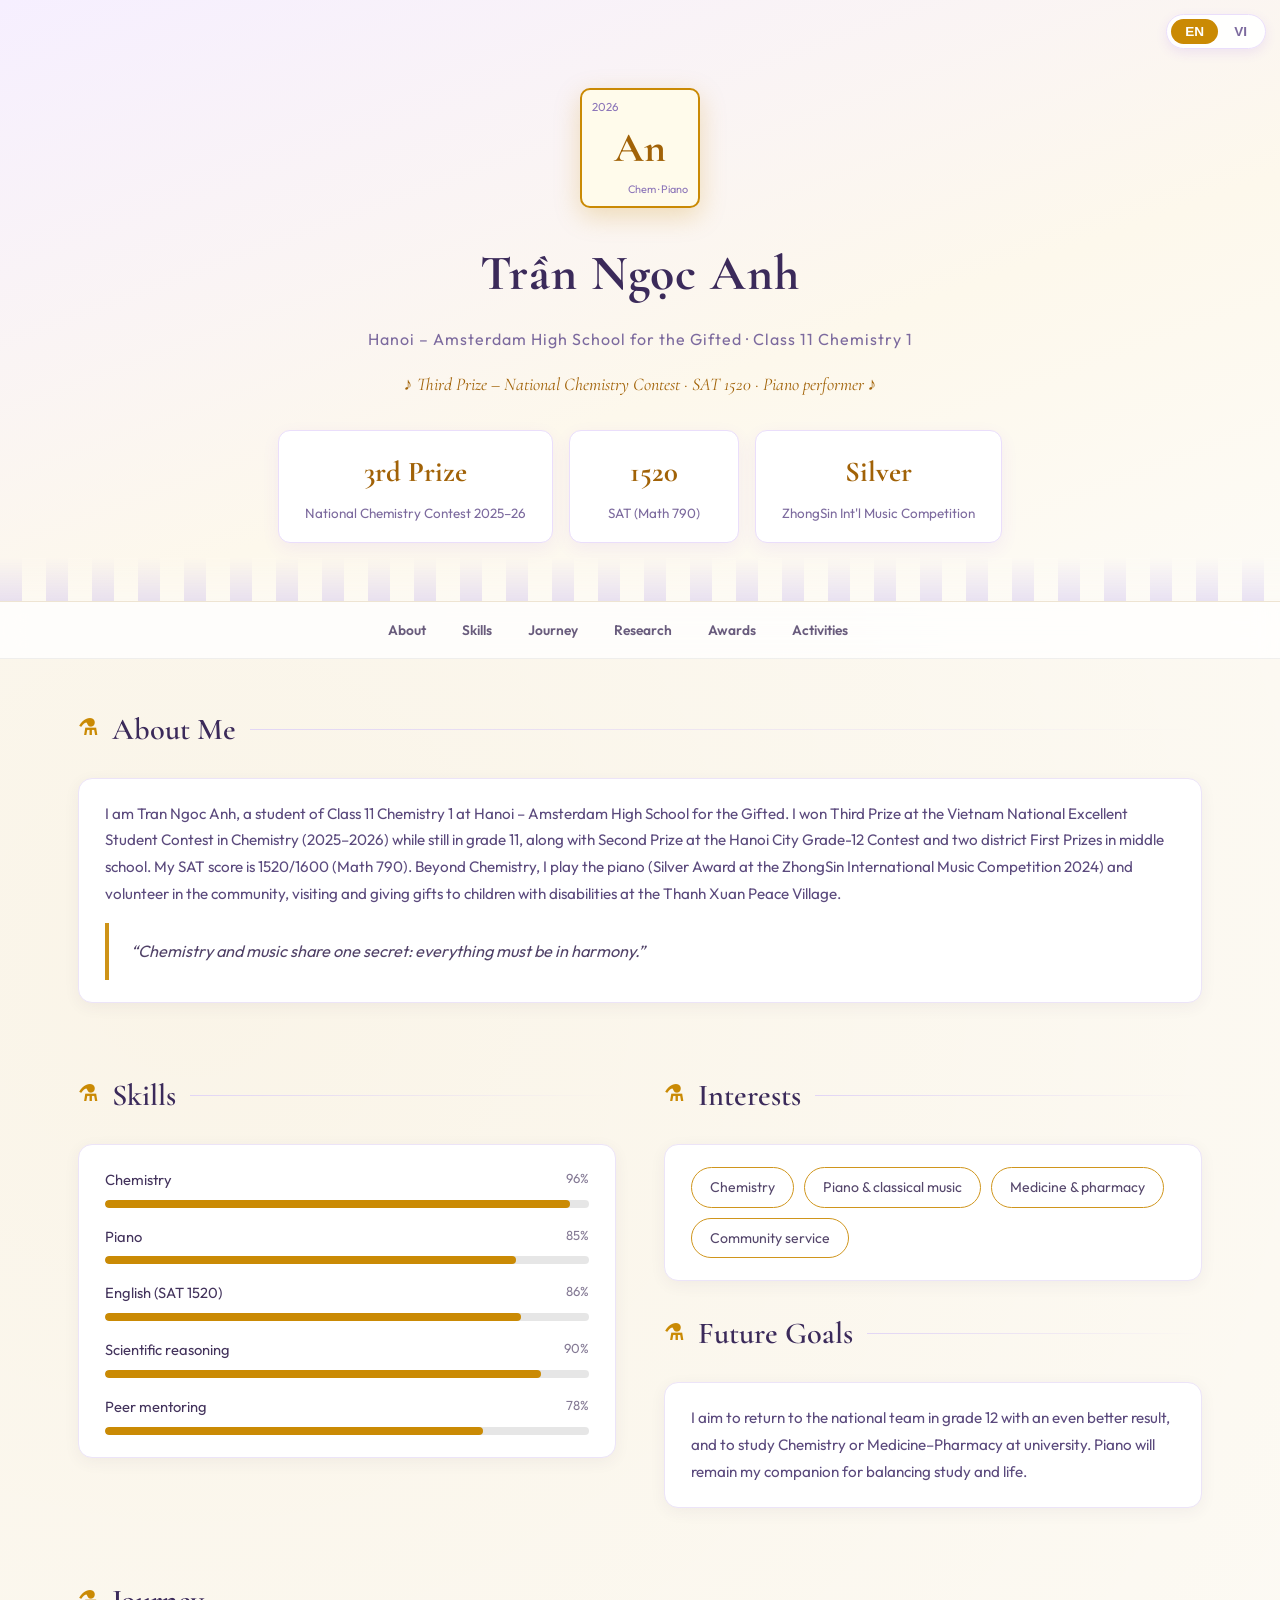
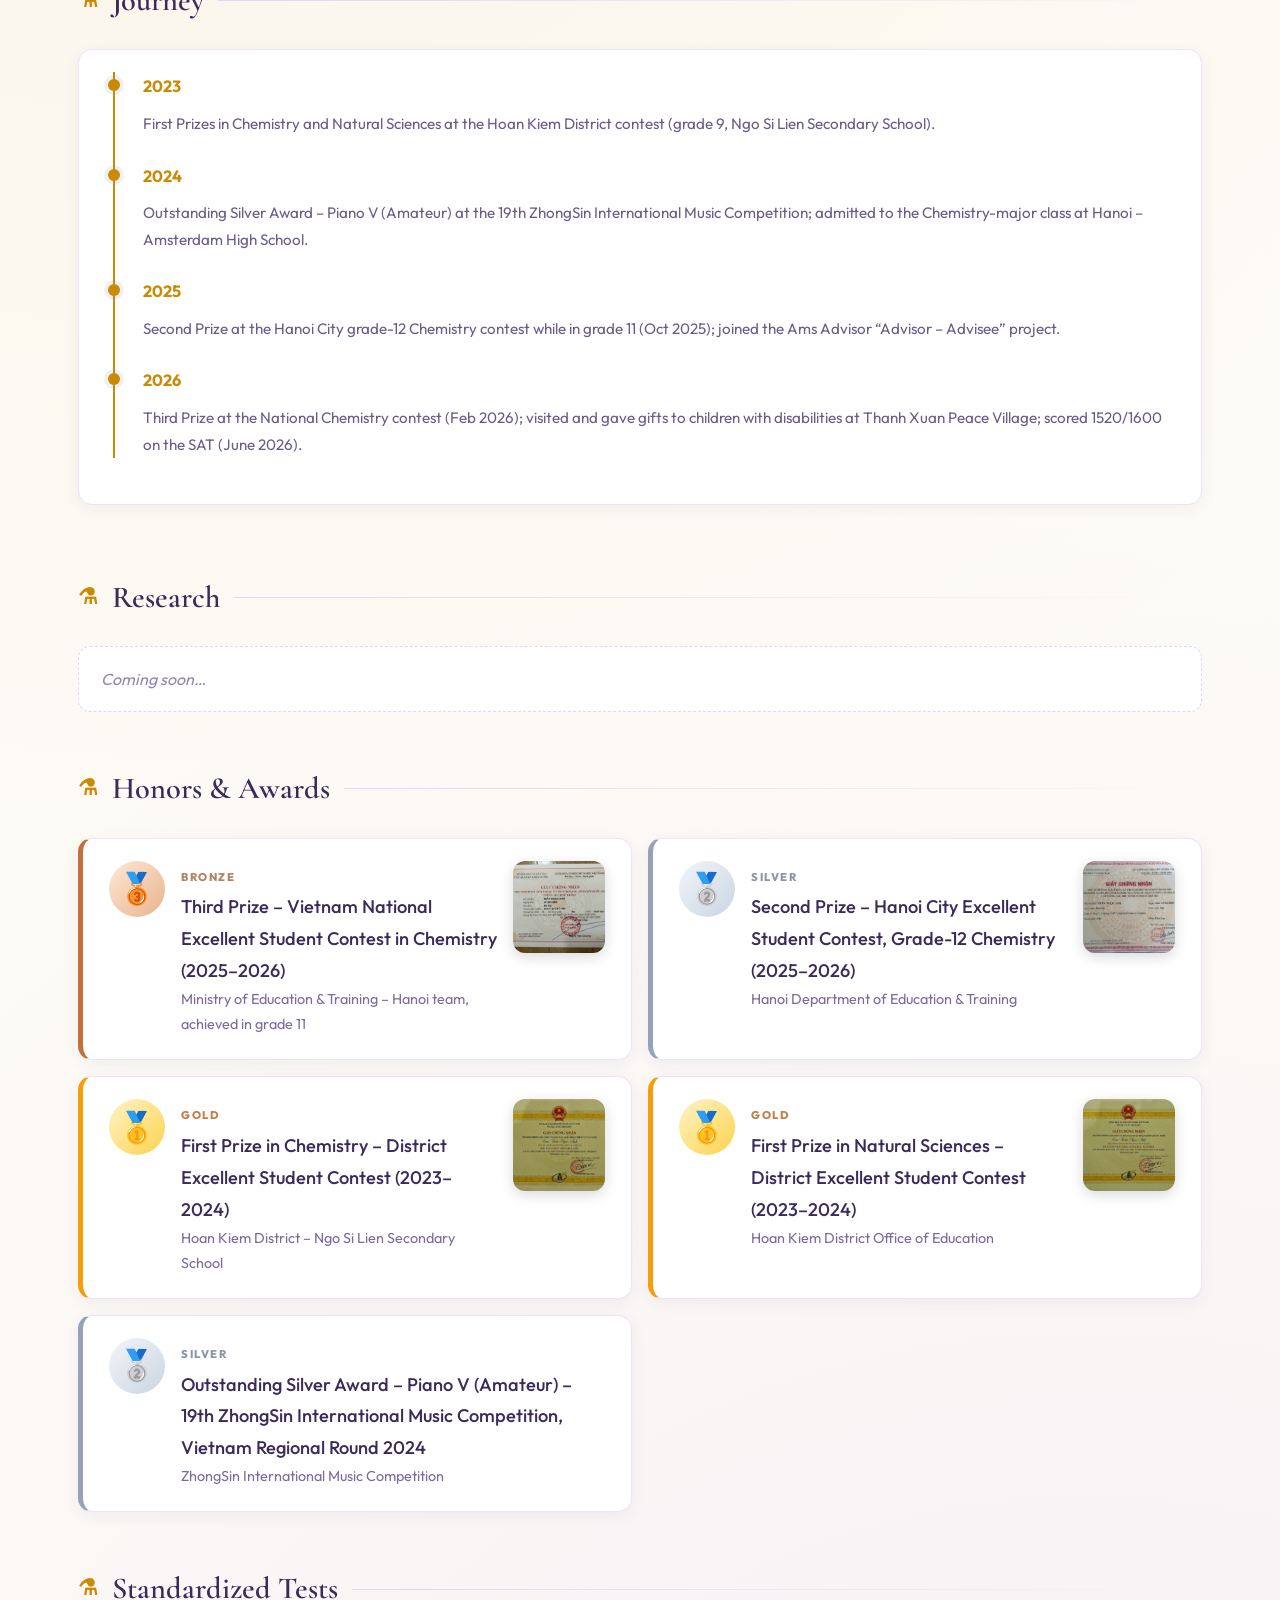
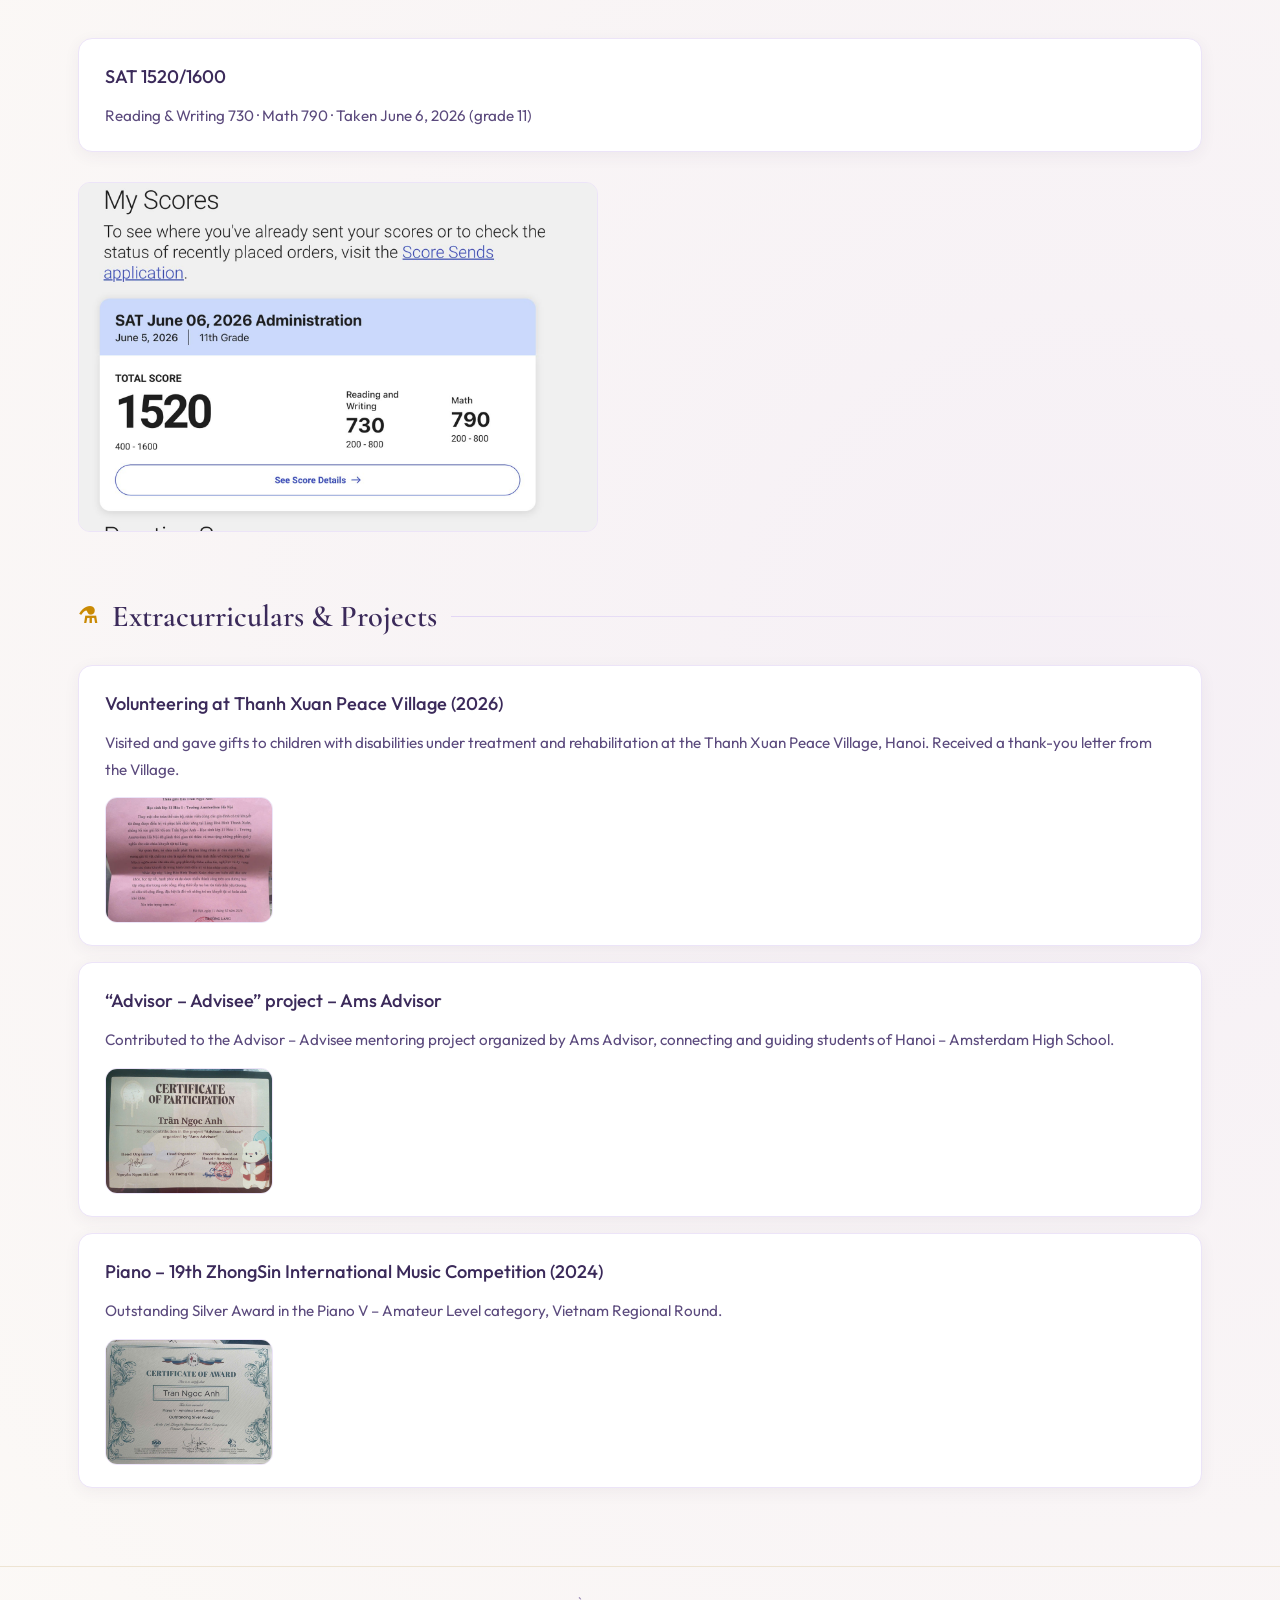
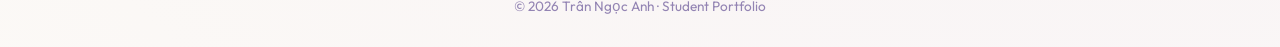
==== index.html @ 9a99e53e "Client feedback round: light themes, prominent award cards with medals & thumbnails, sticky nav, lig" ====
<!DOCTYPE html><html lang='en'><head><meta charset='utf-8'><meta name='viewport' content='width=device-width,initial-scale=1'><title>Trần Ngọc Anh – Portfolio</title><link rel='preconnect' href='https://fonts.googleapis.com'><link rel='preconnect' href='https://fonts.gstatic.com' crossorigin><link href='https://fonts.googleapis.com/css2?family=Cormorant+Garamond:ital,wght@0,500;0,600;0,700;1,500&family=Outfit:wght@300;400;500&display=swap' rel='stylesheet'><style>:root{--acc:#ca8a04}
*{margin:0;padding:0;box-sizing:border-box}
img{max-width:100%}
.container{max-width:1180px;margin:0 auto;padding:0 28px}
.skillgrid{display:grid;grid-template-columns:repeat(auto-fit,minmax(320px,1fr));gap:16px 40px}
.skill span{font-size:.92rem;display:flex;justify-content:space-between}
.skill em{font-style:normal;opacity:.65;font-size:.82rem}
.bar{height:8px;border-radius:99px;background:rgba(128,128,128,.2);margin-top:7px;overflow:hidden}
.bar i{display:block;height:100%;border-radius:99px;background:var(--acc);animation:grow 1.2s ease}
@keyframes grow{from{width:0}}
.chips{display:flex;flex-wrap:wrap;gap:10px}
.chips span{padding:7px 18px;border-radius:999px;border:1px solid var(--acc);font-size:.88rem;opacity:.9}
.tl{position:relative;margin-left:8px;padding-left:28px;border-left:2px solid var(--acc)}
.tl-item{position:relative;margin-bottom:24px}
.tl-item::before{content:"";position:absolute;left:-35px;top:7px;width:12px;height:12px;border-radius:50%;background:var(--acc);box-shadow:0 0 0 4px rgba(128,128,128,.12)}
.tl-year{font-weight:700;color:var(--acc);font-size:1.02rem}
.tl-item p{margin-top:4px;font-size:.95rem;opacity:.9}
.quote{margin-top:16px;padding:14px 22px;border-left:4px solid var(--acc);font-style:italic;opacity:.92;font-size:1.02rem}
.twocol{display:grid;grid-template-columns:1fr 1fr;gap:0 48px}
@media(max-width:860px){.twocol{grid-template-columns:1fr}}
.topnav{position:sticky;top:0;z-index:60;display:flex;gap:6px;justify-content:center;flex-wrap:wrap;
 padding:10px 60px 10px 16px;background:rgba(255,255,255,.78);backdrop-filter:blur(12px);border-bottom:1px solid rgba(0,0,0,.06)}
.topnav a{padding:6px 15px;border-radius:999px;font-size:.86rem;font-weight:600;color:inherit;text-decoration:none;opacity:.8}
.topnav a:hover{background:var(--acc);color:#fff;opacity:1}
.awgrid{display:grid;grid-template-columns:repeat(auto-fit,minmax(430px,1fr));gap:16px}
@media(max-width:520px){.awgrid{grid-template-columns:1fr}}
.award{display:flex;gap:16px;align-items:flex-start;border-left:5px solid var(--acc) !important;margin-bottom:0 !important}
.medal{font-size:1.9rem;width:56px;height:56px;flex:0 0 56px;display:flex;align-items:center;justify-content:center;border-radius:50%;background:rgba(128,128,128,.1)}
.rk-gold{border-left-color:#f59e0b !important}.rk-gold .medal{background:linear-gradient(135deg,#fef3c7,#fcd34d)}
.rk-silver{border-left-color:#94a3b8 !important}.rk-silver .medal{background:linear-gradient(135deg,#f1f5f9,#cbd5e1)}
.rk-bronze{border-left-color:#c2703d !important}.rk-bronze .medal{background:linear-gradient(135deg,#fde8d7,#e8b48c)}
.rk-merit{border-left-color:#818cf8 !important}.rk-merit .medal{background:linear-gradient(135deg,#e0e7ff,#c7d2fe)}
.rklab{display:inline-block;font-size:.7rem;font-weight:800;letter-spacing:1.5px;text-transform:uppercase;opacity:.75;margin-bottom:4px}
.rk-gold .rklab{color:#b45309}.rk-silver .rklab{color:#64748b}.rk-bronze .rklab{color:#9a5b2d}.rk-merit .rklab{color:#6366f1}
.awbody{flex:1}
.awthumb{flex:0 0 92px;width:92px;height:92px;border-radius:12px;overflow:hidden;box-shadow:0 4px 14px rgba(0,0,0,.15);display:block}
.awthumb img{width:100%;height:100%;object-fit:cover;transition:transform .3s}
.awthumb:hover img{transform:scale(1.12)}
.reveal{opacity:0;transform:translateY(26px);transition:opacity .6s ease,transform .6s ease}
.reveal.in{opacity:1;transform:none}
.subtitle{opacity:.65;font-size:.95rem;margin:-14px 0 20px}
.lb{position:fixed;inset:0;background:rgba(8,8,12,.88);display:none;align-items:center;justify-content:center;z-index:300;cursor:zoom-out}
.lb.open{display:flex}
.lb img{max-width:93vw;max-height:92vh;border-radius:8px;box-shadow:0 20px 80px rgba(0,0,0,.6)}
section{padding:44px 0 6px}
.stats{display:flex;gap:16px;justify-content:center;flex-wrap:wrap;margin-top:30px}
.doclinks{margin-top:12px;display:flex;flex-wrap:wrap;gap:8px}
.gallery{display:grid;grid-template-columns:repeat(auto-fill,minmax(160px,1fr));gap:12px;margin-top:14px}
.gallery a{display:block;aspect-ratio:4/3;overflow:hidden}
.gallery img{width:100%;height:100%;object-fit:cover;transition:transform .3s}
.gallery a:hover img{transform:scale(1.07)}
.certgrid{display:grid;grid-template-columns:repeat(auto-fit,minmax(280px,1fr));gap:16px}
.certimg{max-width:520px;width:100%;margin-top:14px}
.avatar{width:132px;height:132px;border-radius:50%;object-fit:cover}
.monogram{width:132px;height:132px;display:inline-flex;align-items:center;justify-content:center;font-size:44px;font-weight:700}
.lang-switch{position:fixed;top:14px;right:14px;z-index:99;display:flex;gap:2px;border-radius:999px;padding:4px}
.lbtn{border:0;background:transparent;padding:5px 14px;border-radius:999px;cursor:pointer;font-size:.85rem;font-weight:700}
.pane-en{display:none}
body.lang-en .pane-en{display:block}
body.lang-en .pane-vi{display:none}
footer{margin-top:56px;padding:28px 0;text-align:center;font-size:.85rem}

body{font-family:'Outfit',sans-serif;background:#fdfbf6;color:#43335c;line-height:1.75;
 background-image:radial-gradient(circle at 15% 20%,rgba(202,138,4,.06),transparent 40%),
   radial-gradient(circle at 85% 80%,rgba(124,58,237,.06),transparent 45%)}
h1,h2,.stat b{font-family:'Cormorant Garamond',serif}
header{padding:88px 0 58px;text-align:center;border-bottom:1px solid #eee4d2;position:relative;overflow:hidden;
 background:linear-gradient(160deg,#f6efff 0%,#fdf8ec 60%,#fdfbf6 100%)}
header::before{content:"";position:absolute;inset:auto 0 0 0;height:44px;opacity:.55;
 background:repeating-linear-gradient(90deg,#d8cdf0 0 22px,#fdfbf6 22px 24px,#fdfbf6 24px 46px);
 -webkit-mask:linear-gradient(transparent,#000)}
.element{width:120px;height:120px;margin:0 auto 22px;border:2px solid #ca8a04;border-radius:10px;position:relative;
 display:flex;align-items:center;justify-content:center;background:#fffbeb;box-shadow:0 8px 26px rgba(202,138,4,.25)}
.element b{font-family:'Cormorant Garamond',serif;font-size:2.6rem;color:#a16207;font-weight:700}
.element i{position:absolute;top:7px;left:10px;font-style:normal;font-size:.72rem;color:#8b74b8}
.element u{position:absolute;bottom:7px;right:10px;text-decoration:none;font-size:.68rem;color:#8b74b8}
.avatar{border:2px solid #ca8a04;box-shadow:0 8px 26px rgba(202,138,4,.3);margin-bottom:22px}
h1{font-size:3.1rem;font-weight:700;color:#3b2a5a;letter-spacing:1px}
.school{color:#7c6a9e;margin-top:8px;font-weight:400;letter-spacing:1px}
.tagline{margin-top:16px;display:inline-block;font-family:'Cormorant Garamond',serif;font-style:italic;font-size:1.12rem;color:#a16207}
.tagline::before{content:"♪ "}.tagline::after{content:" ♪"}
.stat{background:#fff;border:1px solid #eadefb;border-radius:12px;padding:16px 26px;min-width:170px;box-shadow:0 6px 18px rgba(124,58,237,.07)}
.stat b{display:block;font-size:1.8rem;color:#a16207;font-weight:700}
.stat span{color:#7c6a9e;font-size:.84rem}
h2{font-size:1.9rem;margin-bottom:22px;color:#3b2a5a;font-weight:600;display:flex;align-items:center;gap:14px}
h2::before{content:"⚗";font-size:1.35rem;color:#ca8a04}
h2::after{content:"";flex:1;height:1px;background:linear-gradient(90deg,#e2d6f5,transparent)}
.card{background:#fff;border:1px solid #ece4f8;border-radius:14px;padding:22px 26px;margin-bottom:16px;box-shadow:0 4px 16px rgba(67,51,92,.06);transition:border-color .2s,box-shadow .2s}
.card:hover{border-color:#ca8a04;box-shadow:0 8px 26px rgba(202,138,4,.14)}
.card h3{font-size:1.14rem;color:#3b2a5a;font-weight:500}
.card .org{color:#7c6a9e;font-size:.9rem}
.card p{margin-top:10px;color:#5b4a7d;font-size:.95rem}
.badge{display:inline-block;background:#fef9c3;color:#854d0e;border:1px solid #fde68a;padding:2px 14px;border-radius:999px;font-size:.78rem;margin-bottom:8px}
a{color:#a16207;text-decoration:none}
.doclinks a{background:#faf7ff;border:1px solid #e2d6f5;padding:6px 15px;border-radius:999px;font-size:.85rem}
.doclinks a:hover{border-color:#ca8a04}
.gallery a{border-radius:12px;border:1px solid #ece4f8}
.research{border-left:4px solid #7c3aed}
.doi{font-family:Consolas,monospace;font-size:.85rem;color:#7c6a9e}
.empty{color:#9384b3;font-style:italic;background:#fff;border:1px dashed #e2d6f5;border-radius:12px;padding:18px 22px}
footer{border-top:1px solid #eee4d2;color:#9384b3}
.lang-switch{background:rgba(255,255,255,.92);border:1px solid #eadefb;box-shadow:0 4px 12px rgba(124,58,237,.1)}
.lbtn{color:#7c6a9e}.lbtn.active{background:#ca8a04;color:#fff}
.certimg{border-radius:12px;border:1px solid #ece4f8}
</style></head><body><div class='lang-switch'><button class='lbtn' data-l='en'>EN</button><button class='lbtn' data-l='vi'>VI</button></div><div class='pane-vi' lang='vi'><header><div class='container'><div class='element'><i>2026</i><b>An</b><u>Chem · Piano</u></div><h1>Trần Ngọc Anh</h1><div class='school'>THPT chuyên Hà Nội – Amsterdam · Lớp 11 Hóa 1</div><div class='tagline'>Giải Ba HSG Quốc gia Hóa học · SAT 1520 · Piano performer</div><div class='stats'><div class='stat'><b>Giải Ba</b><span>HSG Quốc gia Hóa học 2025–26</span></div><div class='stat'><b>1520</b><span>SAT (Math 790)</span></div><div class='stat'><b>Bạc</b><span>ZhongSin Int&#x27;l Music Competition</span></div></div></div></header><nav class='topnav'><a href='#about-vi'>Giới thiệu</a><a href='#skills-vi'>Kỹ năng</a><a href='#journey-vi'>Hành trình</a><a href='#research-vi'>Nghiên cứu</a><a href='#awards-vi'>Thành tích</a><a href='#activities-vi'>Hoạt động</a></nav><main class='container'><section id='about-vi'><h2>Giới thiệu</h2><div class='card'><p style='margin-top:0'>Mình là Trần Ngọc Anh, học sinh lớp 11 Hóa 1, trường THPT chuyên Hà Nội – Amsterdam. Mình đạt Giải Ba kỳ thi chọn Học sinh giỏi Quốc gia môn Hóa học năm học 2025–2026 khi đang học lớp 11, cùng Giải Nhì HSG Thành phố lớp 12 và hai Giải Nhất cấp quận thời THCS. Mình đạt SAT 1520/1600 (Math 790). Ngoài Hóa học, mình chơi piano (giải Bạc cuộc thi âm nhạc quốc tế ZhongSin 2024) và tích cực tham gia hoạt động cộng đồng như thăm và tặng quà trẻ khuyết tật tại Làng Hòa Bình Thanh Xuân.</p><blockquote class='quote'>“Hóa học và âm nhạc giống nhau ở một điểm: mọi thứ đều phải hài hòa.”</blockquote></div></section><div class='twocol'><section id='skills-vi'><h2>Kỹ năng</h2><div class='card reveal'><div class='skillgrid' style='grid-template-columns:1fr'><div class='skill'><span>Hóa học<em>96%</em></span><div class='bar'><i style='width:96%'></i></div></div><div class='skill'><span>Piano<em>85%</em></span><div class='bar'><i style='width:85%'></i></div></div><div class='skill'><span>Tiếng Anh (SAT 1520)<em>86%</em></span><div class='bar'><i style='width:86%'></i></div></div><div class='skill'><span>Tư duy khoa học tự nhiên<em>90%</em></span><div class='bar'><i style='width:90%'></i></div></div><div class='skill'><span>Cố vấn đồng trang lứa<em>78%</em></span><div class='bar'><i style='width:78%'></i></div></div></div></div></section><section><h2>Sở thích & Quan tâm</h2><div class='card'><div class='chips'><span>Hóa học</span><span>Piano &amp; âm nhạc cổ điển</span><span>Y – dược</span><span>Hoạt động cộng đồng</span></div></div><h2 style='margin-top:26px'>Định hướng tương lai</h2><div class='card'><p style='margin-top:0'>Mình đặt mục tiêu vào đội tuyển thi HSG Quốc gia năm lớp 12 với thành tích cao hơn, và theo đuổi ngành Hóa học hoặc Y – Dược ở bậc đại học. Piano vẫn sẽ là người bạn đồng hành giúp mình cân bằng giữa học tập và cuộc sống.</p></div></section></div><section id='journey-vi'><h2>Hành trình</h2><div class='card reveal'><div class='tl'><div class='tl-item'><span class='tl-year'>2023</span><p>Giải Nhất môn Hóa học và giải Nhất môn Khoa học Tự nhiên kỳ thi HSG Quận Hoàn Kiếm (lớp 9, THCS Ngô Sĩ Liên).</p></div><div class='tl-item'><span class='tl-year'>2024</span><p>Outstanding Silver Award – Piano V (Amateur) tại 19th ZhongSin International Music Competition; trúng tuyển lớp chuyên Hóa, THPT chuyên Hà Nội – Amsterdam.</p></div><div class='tl-item'><span class='tl-year'>2025</span><p>Giải Nhì kỳ thi HSG Thành phố lớp 12 môn Hóa học khi đang học lớp 11 (10/2025); tham gia dự án Advisor – Advisee của Ams Advisor.</p></div><div class='tl-item'><span class='tl-year'>2026</span><p>Giải Ba kỳ thi chọn HSG Quốc gia môn Hóa học (02/2026); thăm và tặng quà trẻ khuyết tật tại Làng Hòa Bình Thanh Xuân; SAT 1520/1600 (06/2026).</p></div></div></div></section><section id='research-vi'><h2>Nghiên cứu khoa học</h2><div class='empty'>Đang cập nhật…</div></section><section id='awards-vi'><h2>Thành tích & Giải thưởng</h2><div class='awgrid'><div class='card award reveal rk-bronze'><div class='medal'>🥉</div><div class='awbody'><span class='rklab'>Đồng · Bronze</span><h3>Giải Ba kỳ thi chọn Học sinh giỏi Quốc gia THPT môn Hóa học (2025–2026)</h3><div class='org'>Bộ GD&amp;ĐT – đội tuyển TP Hà Nội, khi đang học lớp 11</div></div><a class='awthumb' href='assets/img/award-giai-ba-ky-thi-chon-hoc-sinh-gioi-quoc-gia-thpt-mo.jpg'><img src='assets/img/award-giai-ba-ky-thi-chon-hoc-sinh-gioi-quoc-gia-thpt-mo.jpg' alt='Giải Ba kỳ thi chọn Học sinh giỏi Quốc gia THPT môn Hóa học (2025–2026)' loading='lazy'></a></div><div class='card award reveal rk-silver'><div class='medal'>🥈</div><div class='awbody'><span class='rklab'>Bạc · Silver</span><h3>Giải Nhì kỳ thi chọn HSG Thành phố các môn văn hóa lớp 12 – môn Hóa học (2025–2026)</h3><div class='org'>Sở GD&amp;ĐT Hà Nội</div></div><a class='awthumb' href='assets/img/award-giai-nhi-ky-thi-chon-hsg-thanh-pho-cac-mon-van-hoa.jpg'><img src='assets/img/award-giai-nhi-ky-thi-chon-hsg-thanh-pho-cac-mon-van-hoa.jpg' alt='Giải Nhì kỳ thi chọn HSG Thành phố các môn văn hóa lớp 12 – môn Hóa học (2025–2026)' loading='lazy'></a></div><div class='card award reveal rk-gold'><div class='medal'>🥇</div><div class='awbody'><span class='rklab'>Vàng · Gold</span><h3>Giải Nhất môn Hóa học – kỳ thi HSG cấp quận (2023–2024)</h3><div class='org'>Phòng GD&amp;ĐT Quận Hoàn Kiếm – THCS Ngô Sĩ Liên</div></div><a class='awthumb' href='assets/img/award-giai-nhat-mon-hoa-hoc-ky-thi-hsg-cap-quan-2023-202.jpg'><img src='assets/img/award-giai-nhat-mon-hoa-hoc-ky-thi-hsg-cap-quan-2023-202.jpg' alt='Giải Nhất môn Hóa học – kỳ thi HSG cấp quận (2023–2024)' loading='lazy'></a></div><div class='card award reveal rk-gold'><div class='medal'>🥇</div><div class='awbody'><span class='rklab'>Vàng · Gold</span><h3>Giải Nhất môn Khoa học Tự nhiên – kỳ thi HSG cấp quận (2023–2024)</h3><div class='org'>Phòng GD&amp;ĐT Quận Hoàn Kiếm</div></div><a class='awthumb' href='assets/img/award-giai-nhat-mon-khoa-hoc-tu-nhien-ky-thi-hsg-cap-qua.jpg'><img src='assets/img/award-giai-nhat-mon-khoa-hoc-tu-nhien-ky-thi-hsg-cap-qua.jpg' alt='Giải Nhất môn Khoa học Tự nhiên – kỳ thi HSG cấp quận (2023–2024)' loading='lazy'></a></div><div class='card award reveal rk-silver'><div class='medal'>🥈</div><div class='awbody'><span class='rklab'>Bạc · Silver</span><h3>Outstanding Silver Award – Piano V (Amateur) – 19th ZhongSin International Music Competition, Vietnam Regional Round 2024</h3><div class='org'>ZhongSin International Music Competition</div></div></div></div></section><section><h2>Chứng chỉ chuẩn hóa</h2><div class='certgrid'><div class='card'><h3>SAT 1520/1600</h3><p>Reading &amp; Writing 730 · Math 790 · Kỳ thi 06/06/2026 (lớp 11)</p></div></div><img class='certimg' src='assets/img/sat-score.jpg' alt='SAT score'></section><section id='activities-vi'><h2>Hoạt động ngoại khóa & Dự án</h2><div class='card reveal'><h3>Thiện nguyện tại Làng Hòa Bình Thanh Xuân (2026)</h3><p>Thăm hỏi và trao quà cho trẻ khuyết tật đang điều trị, phục hồi chức năng tại Làng Hòa Bình Thanh Xuân, Hà Nội. Được Làng gửi Thư cảm ơn ghi nhận tấm lòng nhân ái.</p><div class='gallery'><a href='assets/img/act0-0.jpg'><img src='assets/img/act0-0.jpg' alt='Thiện nguyện tại Làng Hòa Bình Thanh Xuân (2026)' loading='lazy'></a></div></div><div class='card reveal'><h3>Dự án “Advisor – Advisee” – Ams Advisor</h3><p>Tham gia đóng góp cho dự án Advisor – Advisee do Ams Advisor tổ chức, hỗ trợ kết nối và định hướng cho học sinh trường THPT chuyên Hà Nội – Amsterdam.</p><div class='gallery'><a href='assets/img/act1-0.jpg'><img src='assets/img/act1-0.jpg' alt='Dự án “Advisor – Advisee” – Ams Advisor' loading='lazy'></a></div></div><div class='card reveal'><h3>Piano – 19th ZhongSin International Music Competition (2024)</h3><p>Outstanding Silver Award hạng mục Piano V – Amateur Level, vòng khu vực Việt Nam.</p><div class='gallery'><a href='assets/img/act2-0.jpg'><img src='assets/img/act2-0.jpg' alt='Piano – 19th ZhongSin International Music Competition (2024)' loading='lazy'></a></div></div></section></main><footer>© 2026 Trần Ngọc Anh · Portfolio học sinh</footer></div><div class='pane-en' lang='en'><header><div class='container'><div class='element'><i>2026</i><b>An</b><u>Chem · Piano</u></div><h1>Trần Ngọc Anh</h1><div class='school'>Hanoi – Amsterdam High School for the Gifted · Class 11 Chemistry 1</div><div class='tagline'>Third Prize – National Chemistry Contest · SAT 1520 · Piano performer</div><div class='stats'><div class='stat'><b>3rd Prize</b><span>National Chemistry Contest 2025–26</span></div><div class='stat'><b>1520</b><span>SAT (Math 790)</span></div><div class='stat'><b>Silver</b><span>ZhongSin Int&#x27;l Music Competition</span></div></div></div></header><nav class='topnav'><a href='#about-en'>About</a><a href='#skills-en'>Skills</a><a href='#journey-en'>Journey</a><a href='#research-en'>Research</a><a href='#awards-en'>Awards</a><a href='#activities-en'>Activities</a></nav><main class='container'><section id='about-en'><h2>About Me</h2><div class='card'><p style='margin-top:0'>I am Tran Ngoc Anh, a student of Class 11 Chemistry 1 at Hanoi – Amsterdam High School for the Gifted. I won Third Prize at the Vietnam National Excellent Student Contest in Chemistry (2025–2026) while still in grade 11, along with Second Prize at the Hanoi City Grade-12 Contest and two district First Prizes in middle school. My SAT score is 1520/1600 (Math 790). Beyond Chemistry, I play the piano (Silver Award at the ZhongSin International Music Competition 2024) and volunteer in the community, visiting and giving gifts to children with disabilities at the Thanh Xuan Peace Village.</p><blockquote class='quote'>“Chemistry and music share one secret: everything must be in harmony.”</blockquote></div></section><div class='twocol'><section id='skills-en'><h2>Skills</h2><div class='card reveal'><div class='skillgrid' style='grid-template-columns:1fr'><div class='skill'><span>Chemistry<em>96%</em></span><div class='bar'><i style='width:96%'></i></div></div><div class='skill'><span>Piano<em>85%</em></span><div class='bar'><i style='width:85%'></i></div></div><div class='skill'><span>English (SAT 1520)<em>86%</em></span><div class='bar'><i style='width:86%'></i></div></div><div class='skill'><span>Scientific reasoning<em>90%</em></span><div class='bar'><i style='width:90%'></i></div></div><div class='skill'><span>Peer mentoring<em>78%</em></span><div class='bar'><i style='width:78%'></i></div></div></div></div></section><section><h2>Interests</h2><div class='card'><div class='chips'><span>Chemistry</span><span>Piano &amp; classical music</span><span>Medicine &amp; pharmacy</span><span>Community service</span></div></div><h2 style='margin-top:26px'>Future Goals</h2><div class='card'><p style='margin-top:0'>I aim to return to the national team in grade 12 with an even better result, and to study Chemistry or Medicine–Pharmacy at university. Piano will remain my companion for balancing study and life.</p></div></section></div><section id='journey-en'><h2>Journey</h2><div class='card reveal'><div class='tl'><div class='tl-item'><span class='tl-year'>2023</span><p>First Prizes in Chemistry and Natural Sciences at the Hoan Kiem District contest (grade 9, Ngo Si Lien Secondary School).</p></div><div class='tl-item'><span class='tl-year'>2024</span><p>Outstanding Silver Award – Piano V (Amateur) at the 19th ZhongSin International Music Competition; admitted to the Chemistry-major class at Hanoi – Amsterdam High School.</p></div><div class='tl-item'><span class='tl-year'>2025</span><p>Second Prize at the Hanoi City grade-12 Chemistry contest while in grade 11 (Oct 2025); joined the Ams Advisor “Advisor – Advisee” project.</p></div><div class='tl-item'><span class='tl-year'>2026</span><p>Third Prize at the National Chemistry contest (Feb 2026); visited and gave gifts to children with disabilities at Thanh Xuan Peace Village; scored 1520/1600 on the SAT (June 2026).</p></div></div></div></section><section id='research-en'><h2>Research</h2><div class='empty'>Coming soon…</div></section><section id='awards-en'><h2>Honors & Awards</h2><div class='awgrid'><div class='card award reveal rk-bronze'><div class='medal'>🥉</div><div class='awbody'><span class='rklab'>Bronze</span><h3>Third Prize – Vietnam National Excellent Student Contest in Chemistry (2025–2026)</h3><div class='org'>Ministry of Education &amp; Training – Hanoi team, achieved in grade 11</div></div><a class='awthumb' href='assets/img/award-giai-ba-ky-thi-chon-hoc-sinh-gioi-quoc-gia-thpt-mo.jpg'><img src='assets/img/award-giai-ba-ky-thi-chon-hoc-sinh-gioi-quoc-gia-thpt-mo.jpg' alt='Third Prize – Vietnam National Excellent Student Contest in Chemistry (2025–2026)' loading='lazy'></a></div><div class='card award reveal rk-silver'><div class='medal'>🥈</div><div class='awbody'><span class='rklab'>Silver</span><h3>Second Prize – Hanoi City Excellent Student Contest, Grade-12 Chemistry (2025–2026)</h3><div class='org'>Hanoi Department of Education &amp; Training</div></div><a class='awthumb' href='assets/img/award-giai-nhi-ky-thi-chon-hsg-thanh-pho-cac-mon-van-hoa.jpg'><img src='assets/img/award-giai-nhi-ky-thi-chon-hsg-thanh-pho-cac-mon-van-hoa.jpg' alt='Second Prize – Hanoi City Excellent Student Contest, Grade-12 Chemistry (2025–2026)' loading='lazy'></a></div><div class='card award reveal rk-gold'><div class='medal'>🥇</div><div class='awbody'><span class='rklab'>Gold</span><h3>First Prize in Chemistry – District Excellent Student Contest (2023–2024)</h3><div class='org'>Hoan Kiem District – Ngo Si Lien Secondary School</div></div><a class='awthumb' href='assets/img/award-giai-nhat-mon-hoa-hoc-ky-thi-hsg-cap-quan-2023-202.jpg'><img src='assets/img/award-giai-nhat-mon-hoa-hoc-ky-thi-hsg-cap-quan-2023-202.jpg' alt='First Prize in Chemistry – District Excellent Student Contest (2023–2024)' loading='lazy'></a></div><div class='card award reveal rk-gold'><div class='medal'>🥇</div><div class='awbody'><span class='rklab'>Gold</span><h3>First Prize in Natural Sciences – District Excellent Student Contest (2023–2024)</h3><div class='org'>Hoan Kiem District Office of Education</div></div><a class='awthumb' href='assets/img/award-giai-nhat-mon-khoa-hoc-tu-nhien-ky-thi-hsg-cap-qua.jpg'><img src='assets/img/award-giai-nhat-mon-khoa-hoc-tu-nhien-ky-thi-hsg-cap-qua.jpg' alt='First Prize in Natural Sciences – District Excellent Student Contest (2023–2024)' loading='lazy'></a></div><div class='card award reveal rk-silver'><div class='medal'>🥈</div><div class='awbody'><span class='rklab'>Silver</span><h3>Outstanding Silver Award – Piano V (Amateur) – 19th ZhongSin International Music Competition, Vietnam Regional Round 2024</h3><div class='org'>ZhongSin International Music Competition</div></div></div></div></section><section><h2>Standardized Tests</h2><div class='certgrid'><div class='card'><h3>SAT 1520/1600</h3><p>Reading &amp; Writing 730 · Math 790 · Taken June 6, 2026 (grade 11)</p></div></div><img class='certimg' src='assets/img/sat-score.jpg' alt='SAT score'></section><section id='activities-en'><h2>Extracurriculars & Projects</h2><div class='card reveal'><h3>Volunteering at Thanh Xuan Peace Village (2026)</h3><p>Visited and gave gifts to children with disabilities under treatment and rehabilitation at the Thanh Xuan Peace Village, Hanoi. Received a thank-you letter from the Village.</p><div class='gallery'><a href='assets/img/act0-0.jpg'><img src='assets/img/act0-0.jpg' alt='Volunteering at Thanh Xuan Peace Village (2026)' loading='lazy'></a></div></div><div class='card reveal'><h3>“Advisor – Advisee” project – Ams Advisor</h3><p>Contributed to the Advisor – Advisee mentoring project organized by Ams Advisor, connecting and guiding students of Hanoi – Amsterdam High School.</p><div class='gallery'><a href='assets/img/act1-0.jpg'><img src='assets/img/act1-0.jpg' alt='“Advisor – Advisee” project – Ams Advisor' loading='lazy'></a></div></div><div class='card reveal'><h3>Piano – 19th ZhongSin International Music Competition (2024)</h3><p>Outstanding Silver Award in the Piano V – Amateur Level category, Vietnam Regional Round.</p><div class='gallery'><a href='assets/img/act2-0.jpg'><img src='assets/img/act2-0.jpg' alt='Piano – 19th ZhongSin International Music Competition (2024)' loading='lazy'></a></div></div></section></main><footer>© 2026 Trần Ngọc Anh · Student Portfolio</footer></div><script>function setLang(l,save){document.body.classList.toggle('lang-en',l==='en');document.documentElement.lang=l;if(save){try{localStorage.setItem('plang',l)}catch(e){}}document.querySelectorAll('.lbtn').forEach(function(b){b.classList.toggle('active',b.dataset.l===l)});}document.querySelectorAll('.lbtn').forEach(function(b){b.addEventListener('click',function(){setLang(b.dataset.l,true)})});var saved='en';try{saved=localStorage.getItem('plang')||'en'}catch(e){}setLang(saved,false);var io=new IntersectionObserver(function(es){es.forEach(function(x){if(x.isIntersecting){x.target.classList.add('in');io.unobserve(x.target)}})},{threshold:.08});document.querySelectorAll('.reveal').forEach(function(el){io.observe(el)});var lb=document.createElement('div');lb.className='lb';lb.innerHTML='<img>';document.body.appendChild(lb);lb.addEventListener('click',function(){lb.classList.remove('open')});document.querySelectorAll('.gallery a,.awthumb').forEach(function(a){a.addEventListener('click',function(ev){ev.preventDefault();lb.querySelector('img').src=a.getAttribute('href');lb.classList.add('open')})});</script></body></html>
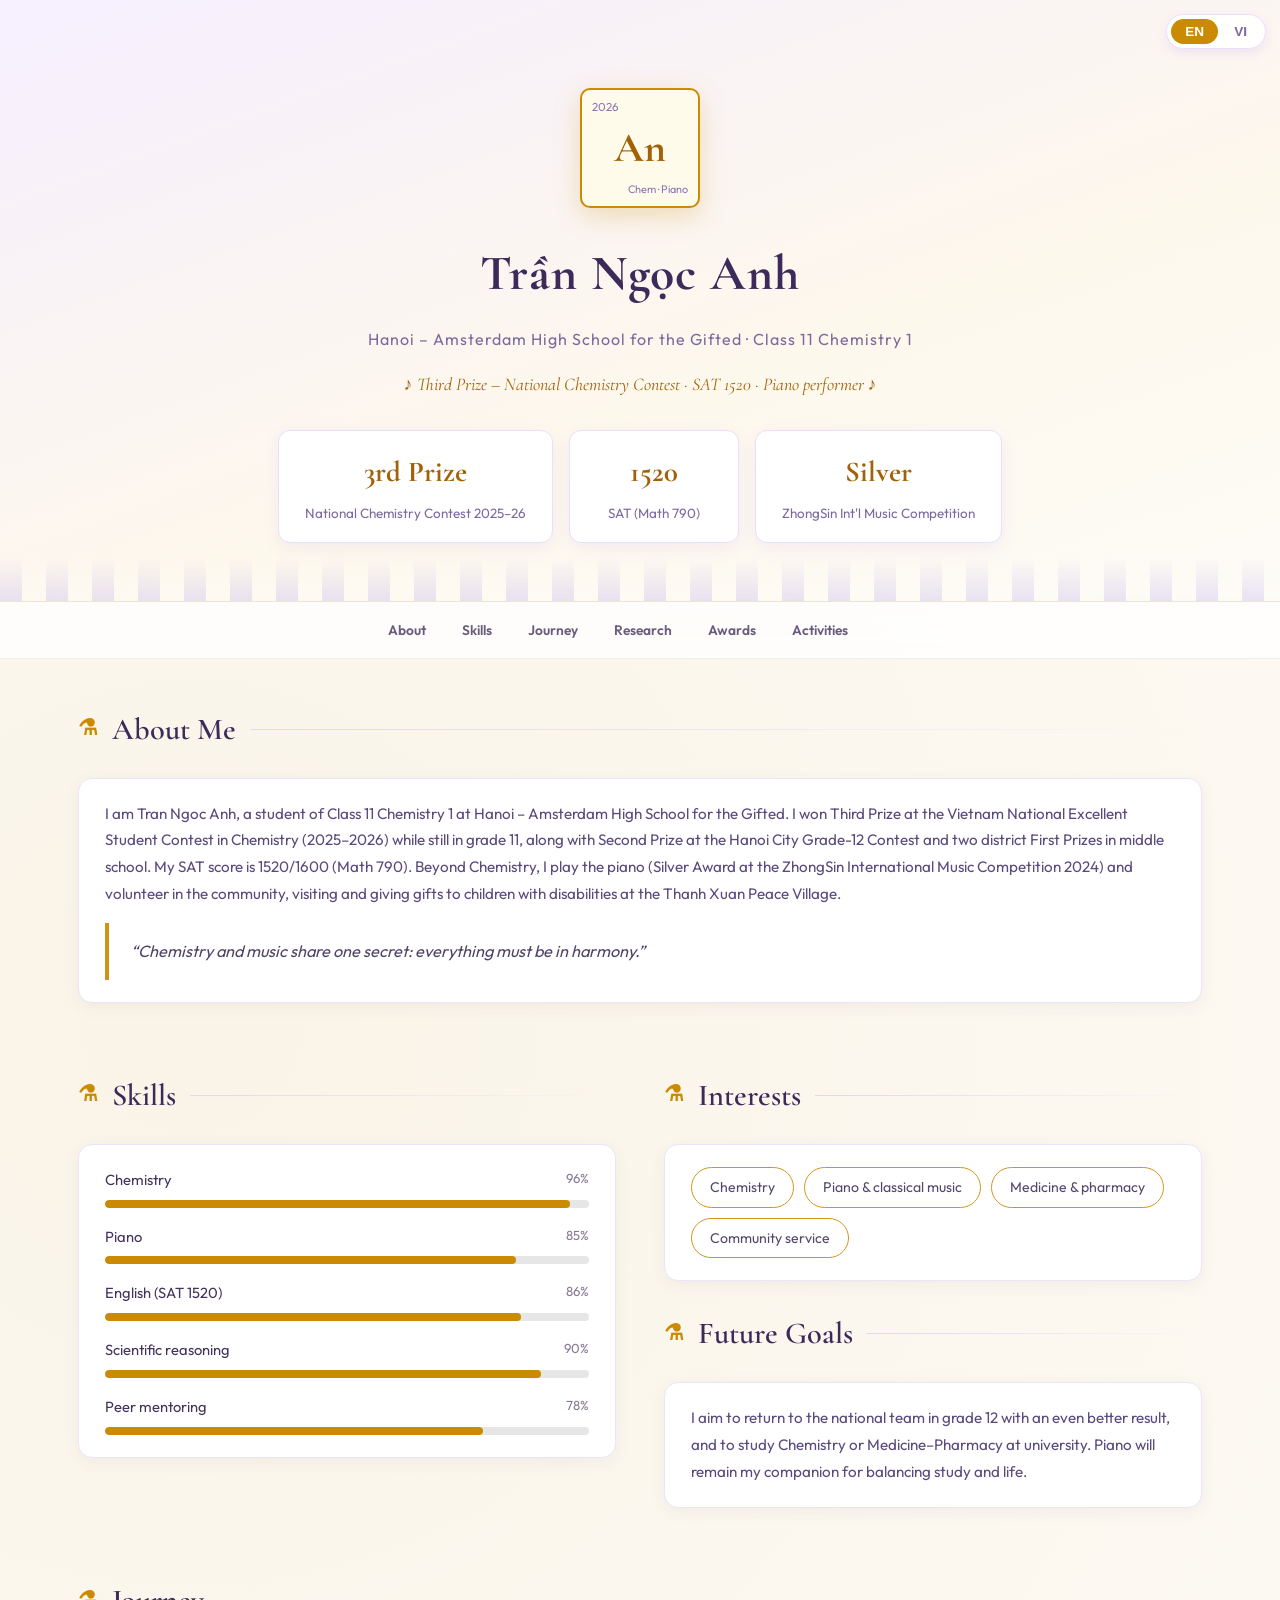
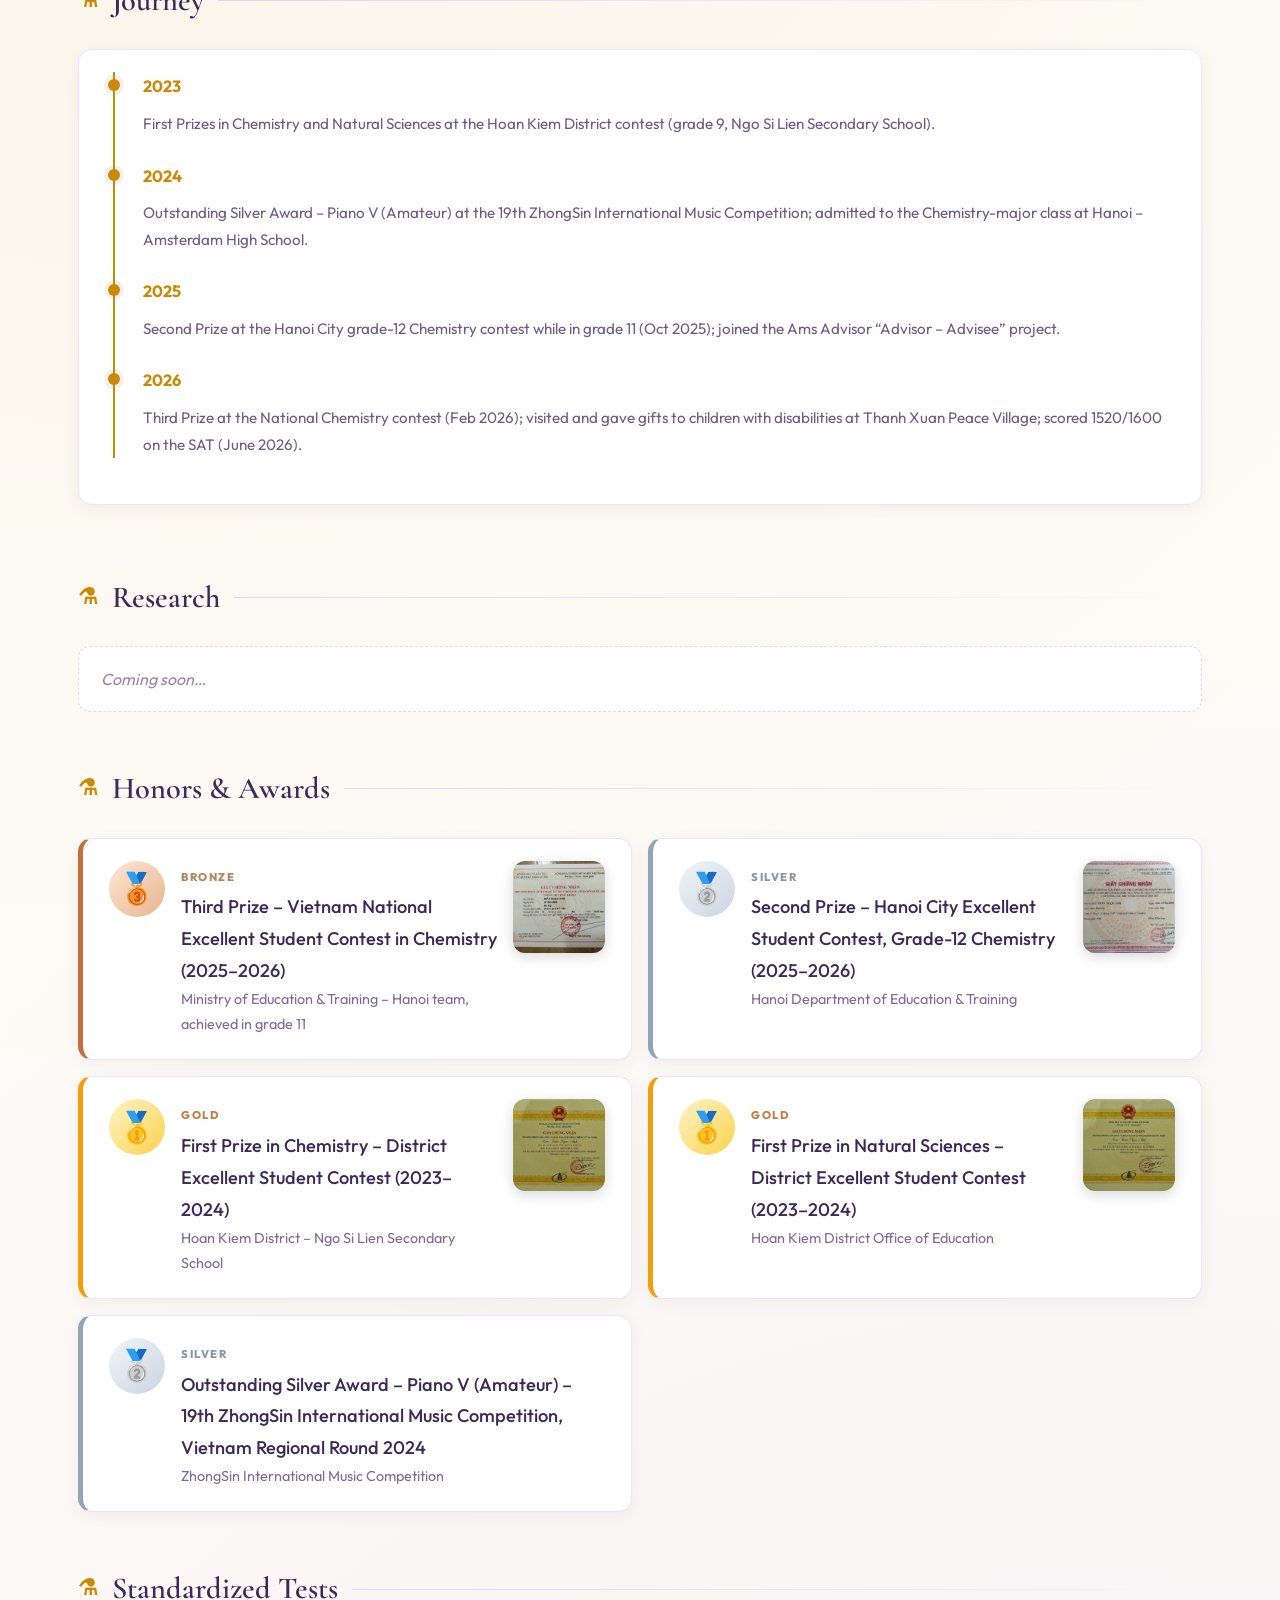
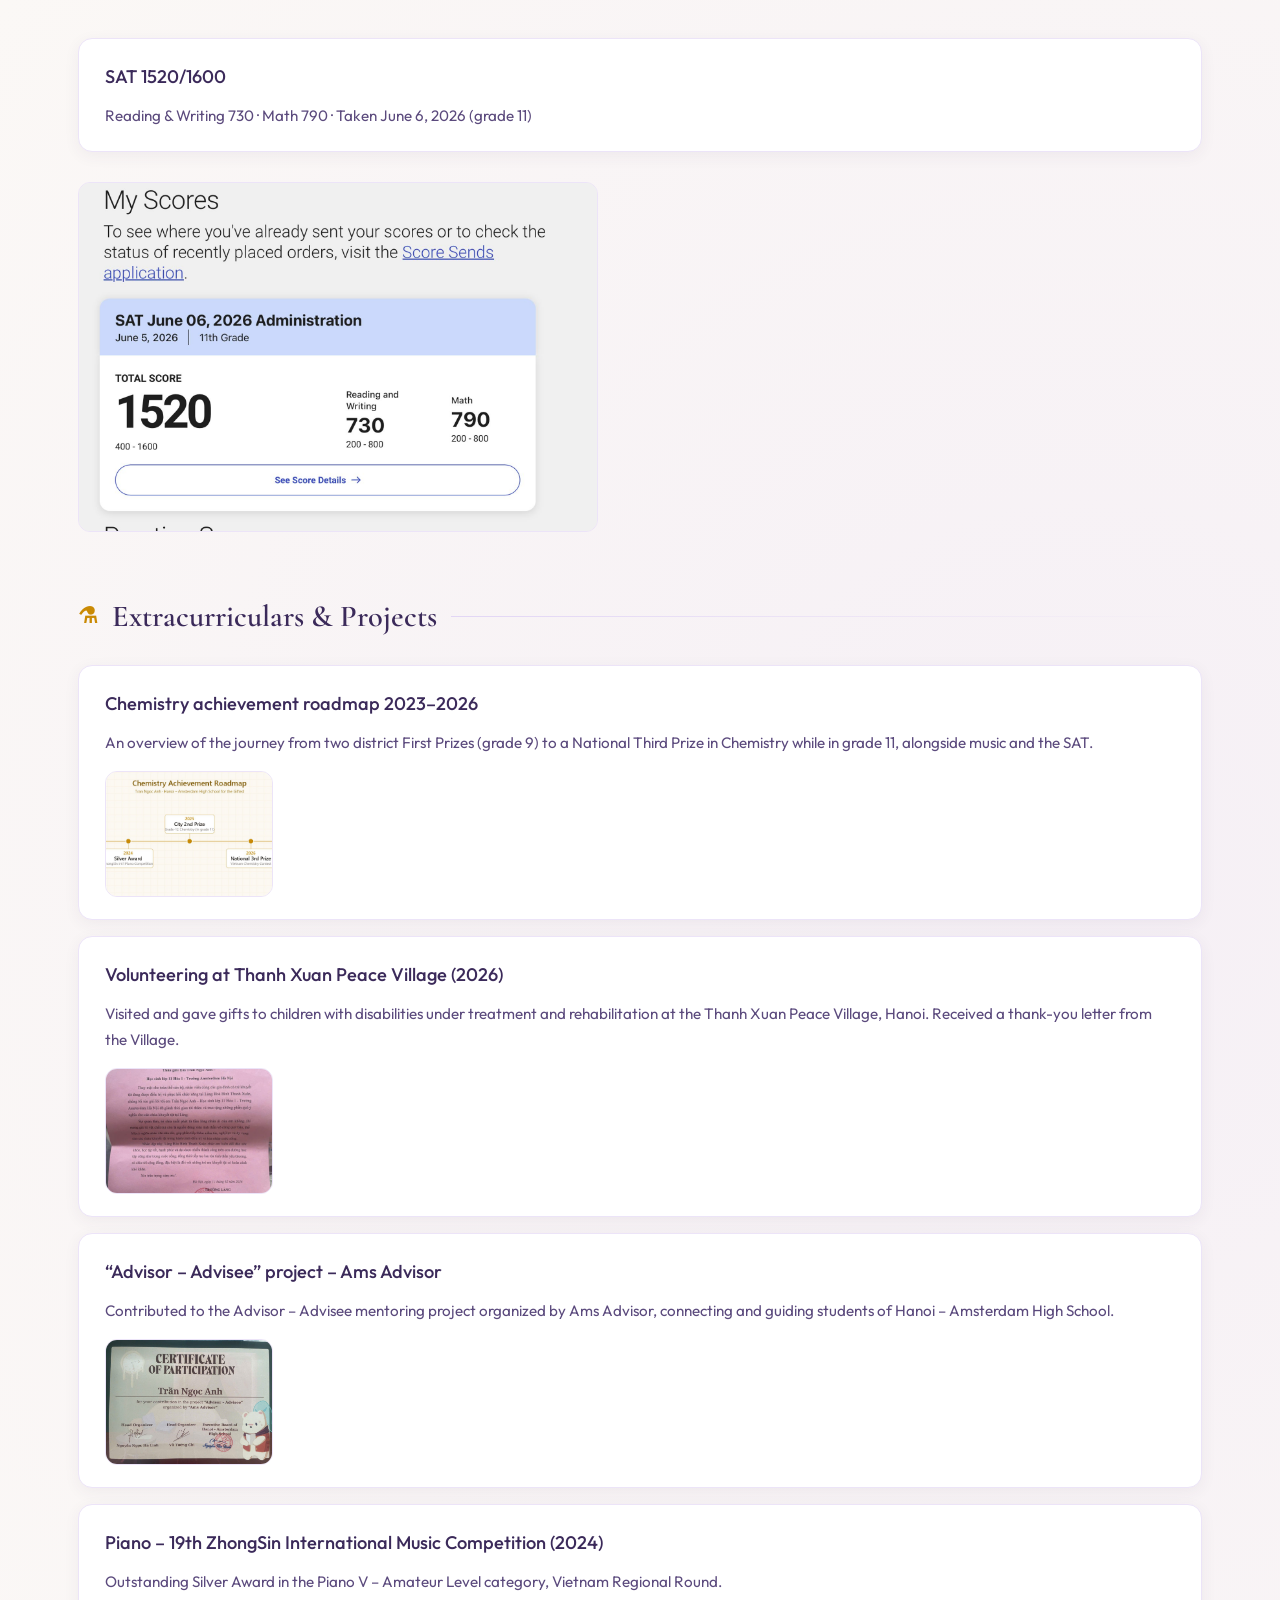
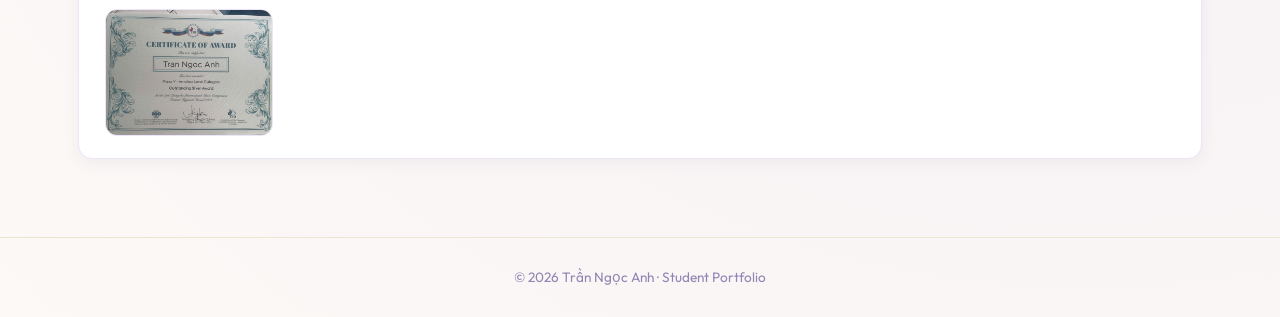
==== commit a6a75736: "Add paper figures and generated infographics Co-Authored-By: Claude Fable 5 <noreply@anthropic.com>" ====
--- a/index.html
+++ b/index.html
@@ -42,6 +42,9 @@
 .lb{position:fixed;inset:0;background:rgba(8,8,12,.88);display:none;align-items:center;justify-content:center;z-index:300;cursor:zoom-out}
 .lb.open{display:flex}
 .lb img{max-width:93vw;max-height:92vh;border-radius:8px;box-shadow:0 20px 80px rgba(0,0,0,.6)}
+.pts{margin:12px 0 2px 20px;font-size:.93rem}
+.pts li{margin-bottom:7px;opacity:.92}
+.pts li::marker{color:var(--acc)}
 section{padding:44px 0 6px}
 .stats{display:flex;gap:16px;justify-content:center;flex-wrap:wrap;margin-top:30px}
 .doclinks{margin-top:12px;display:flex;flex-wrap:wrap;gap:8px}
@@ -102,4 +105,4 @@
 .lang-switch{background:rgba(255,255,255,.92);border:1px solid #eadefb;box-shadow:0 4px 12px rgba(124,58,237,.1)}
 .lbtn{color:#7c6a9e}.lbtn.active{background:#ca8a04;color:#fff}
 .certimg{border-radius:12px;border:1px solid #ece4f8}
-</style></head><body><div class='lang-switch'><button class='lbtn' data-l='en'>EN</button><button class='lbtn' data-l='vi'>VI</button></div><div class='pane-vi' lang='vi'><header><div class='container'><div class='element'><i>2026</i><b>An</b><u>Chem · Piano</u></div><h1>Trần Ngọc Anh</h1><div class='school'>THPT chuyên Hà Nội – Amsterdam · Lớp 11 Hóa 1</div><div class='tagline'>Giải Ba HSG Quốc gia Hóa học · SAT 1520 · Piano performer</div><div class='stats'><div class='stat'><b>Giải Ba</b><span>HSG Quốc gia Hóa học 2025–26</span></div><div class='stat'><b>1520</b><span>SAT (Math 790)</span></div><div class='stat'><b>Bạc</b><span>ZhongSin Int&#x27;l Music Competition</span></div></div></div></header><nav class='topnav'><a href='#about-vi'>Giới thiệu</a><a href='#skills-vi'>Kỹ năng</a><a href='#journey-vi'>Hành trình</a><a href='#research-vi'>Nghiên cứu</a><a href='#awards-vi'>Thành tích</a><a href='#activities-vi'>Hoạt động</a></nav><main class='container'><section id='about-vi'><h2>Giới thiệu</h2><div class='card'><p style='margin-top:0'>Mình là Trần Ngọc Anh, học sinh lớp 11 Hóa 1, trường THPT chuyên Hà Nội – Amsterdam. Mình đạt Giải Ba kỳ thi chọn Học sinh giỏi Quốc gia môn Hóa học năm học 2025–2026 khi đang học lớp 11, cùng Giải Nhì HSG Thành phố lớp 12 và hai Giải Nhất cấp quận thời THCS. Mình đạt SAT 1520/1600 (Math 790). Ngoài Hóa học, mình chơi piano (giải Bạc cuộc thi âm nhạc quốc tế ZhongSin 2024) và tích cực tham gia hoạt động cộng đồng như thăm và tặng quà trẻ khuyết tật tại Làng Hòa Bình Thanh Xuân.</p><blockquote class='quote'>“Hóa học và âm nhạc giống nhau ở một điểm: mọi thứ đều phải hài hòa.”</blockquote></div></section><div class='twocol'><section id='skills-vi'><h2>Kỹ năng</h2><div class='card reveal'><div class='skillgrid' style='grid-template-columns:1fr'><div class='skill'><span>Hóa học<em>96%</em></span><div class='bar'><i style='width:96%'></i></div></div><div class='skill'><span>Piano<em>85%</em></span><div class='bar'><i style='width:85%'></i></div></div><div class='skill'><span>Tiếng Anh (SAT 1520)<em>86%</em></span><div class='bar'><i style='width:86%'></i></div></div><div class='skill'><span>Tư duy khoa học tự nhiên<em>90%</em></span><div class='bar'><i style='width:90%'></i></div></div><div class='skill'><span>Cố vấn đồng trang lứa<em>78%</em></span><div class='bar'><i style='width:78%'></i></div></div></div></div></section><section><h2>Sở thích & Quan tâm</h2><div class='card'><div class='chips'><span>Hóa học</span><span>Piano &amp; âm nhạc cổ điển</span><span>Y – dược</span><span>Hoạt động cộng đồng</span></div></div><h2 style='margin-top:26px'>Định hướng tương lai</h2><div class='card'><p style='margin-top:0'>Mình đặt mục tiêu vào đội tuyển thi HSG Quốc gia năm lớp 12 với thành tích cao hơn, và theo đuổi ngành Hóa học hoặc Y – Dược ở bậc đại học. Piano vẫn sẽ là người bạn đồng hành giúp mình cân bằng giữa học tập và cuộc sống.</p></div></section></div><section id='journey-vi'><h2>Hành trình</h2><div class='card reveal'><div class='tl'><div class='tl-item'><span class='tl-year'>2023</span><p>Giải Nhất môn Hóa học và giải Nhất môn Khoa học Tự nhiên kỳ thi HSG Quận Hoàn Kiếm (lớp 9, THCS Ngô Sĩ Liên).</p></div><div class='tl-item'><span class='tl-year'>2024</span><p>Outstanding Silver Award – Piano V (Amateur) tại 19th ZhongSin International Music Competition; trúng tuyển lớp chuyên Hóa, THPT chuyên Hà Nội – Amsterdam.</p></div><div class='tl-item'><span class='tl-year'>2025</span><p>Giải Nhì kỳ thi HSG Thành phố lớp 12 môn Hóa học khi đang học lớp 11 (10/2025); tham gia dự án Advisor – Advisee của Ams Advisor.</p></div><div class='tl-item'><span class='tl-year'>2026</span><p>Giải Ba kỳ thi chọn HSG Quốc gia môn Hóa học (02/2026); thăm và tặng quà trẻ khuyết tật tại Làng Hòa Bình Thanh Xuân; SAT 1520/1600 (06/2026).</p></div></div></div></section><section id='research-vi'><h2>Nghiên cứu khoa học</h2><div class='empty'>Đang cập nhật…</div></section><section id='awards-vi'><h2>Thành tích & Giải thưởng</h2><div class='awgrid'><div class='card award reveal rk-bronze'><div class='medal'>🥉</div><div class='awbody'><span class='rklab'>Đồng · Bronze</span><h3>Giải Ba kỳ thi chọn Học sinh giỏi Quốc gia THPT môn Hóa học (2025–2026)</h3><div class='org'>Bộ GD&amp;ĐT – đội tuyển TP Hà Nội, khi đang học lớp 11</div></div><a class='awthumb' href='assets/img/award-giai-ba-ky-thi-chon-hoc-sinh-gioi-quoc-gia-thpt-mo.jpg'><img src='assets/img/award-giai-ba-ky-thi-chon-hoc-sinh-gioi-quoc-gia-thpt-mo.jpg' alt='Giải Ba kỳ thi chọn Học sinh giỏi Quốc gia THPT môn Hóa học (2025–2026)' loading='lazy'></a></div><div class='card award reveal rk-silver'><div class='medal'>🥈</div><div class='awbody'><span class='rklab'>Bạc · Silver</span><h3>Giải Nhì kỳ thi chọn HSG Thành phố các môn văn hóa lớp 12 – môn Hóa học (2025–2026)</h3><div class='org'>Sở GD&amp;ĐT Hà Nội</div></div><a class='awthumb' href='assets/img/award-giai-nhi-ky-thi-chon-hsg-thanh-pho-cac-mon-van-hoa.jpg'><img src='assets/img/award-giai-nhi-ky-thi-chon-hsg-thanh-pho-cac-mon-van-hoa.jpg' alt='Giải Nhì kỳ thi chọn HSG Thành phố các môn văn hóa lớp 12 – môn Hóa học (2025–2026)' loading='lazy'></a></div><div class='card award reveal rk-gold'><div class='medal'>🥇</div><div class='awbody'><span class='rklab'>Vàng · Gold</span><h3>Giải Nhất môn Hóa học – kỳ thi HSG cấp quận (2023–2024)</h3><div class='org'>Phòng GD&amp;ĐT Quận Hoàn Kiếm – THCS Ngô Sĩ Liên</div></div><a class='awthumb' href='assets/img/award-giai-nhat-mon-hoa-hoc-ky-thi-hsg-cap-quan-2023-202.jpg'><img src='assets/img/award-giai-nhat-mon-hoa-hoc-ky-thi-hsg-cap-quan-2023-202.jpg' alt='Giải Nhất môn Hóa học – kỳ thi HSG cấp quận (2023–2024)' loading='lazy'></a></div><div class='card award reveal rk-gold'><div class='medal'>🥇</div><div class='awbody'><span class='rklab'>Vàng · Gold</span><h3>Giải Nhất môn Khoa học Tự nhiên – kỳ thi HSG cấp quận (2023–2024)</h3><div class='org'>Phòng GD&amp;ĐT Quận Hoàn Kiếm</div></div><a class='awthumb' href='assets/img/award-giai-nhat-mon-khoa-hoc-tu-nhien-ky-thi-hsg-cap-qua.jpg'><img src='assets/img/award-giai-nhat-mon-khoa-hoc-tu-nhien-ky-thi-hsg-cap-qua.jpg' alt='Giải Nhất môn Khoa học Tự nhiên – kỳ thi HSG cấp quận (2023–2024)' loading='lazy'></a></div><div class='card award reveal rk-silver'><div class='medal'>🥈</div><div class='awbody'><span class='rklab'>Bạc · Silver</span><h3>Outstanding Silver Award – Piano V (Amateur) – 19th ZhongSin International Music Competition, Vietnam Regional Round 2024</h3><div class='org'>ZhongSin International Music Competition</div></div></div></div></section><section><h2>Chứng chỉ chuẩn hóa</h2><div class='certgrid'><div class='card'><h3>SAT 1520/1600</h3><p>Reading &amp; Writing 730 · Math 790 · Kỳ thi 06/06/2026 (lớp 11)</p></div></div><img class='certimg' src='assets/img/sat-score.jpg' alt='SAT score'></section><section id='activities-vi'><h2>Hoạt động ngoại khóa & Dự án</h2><div class='card reveal'><h3>Thiện nguyện tại Làng Hòa Bình Thanh Xuân (2026)</h3><p>Thăm hỏi và trao quà cho trẻ khuyết tật đang điều trị, phục hồi chức năng tại Làng Hòa Bình Thanh Xuân, Hà Nội. Được Làng gửi Thư cảm ơn ghi nhận tấm lòng nhân ái.</p><div class='gallery'><a href='assets/img/act0-0.jpg'><img src='assets/img/act0-0.jpg' alt='Thiện nguyện tại Làng Hòa Bình Thanh Xuân (2026)' loading='lazy'></a></div></div><div class='card reveal'><h3>Dự án “Advisor – Advisee” – Ams Advisor</h3><p>Tham gia đóng góp cho dự án Advisor – Advisee do Ams Advisor tổ chức, hỗ trợ kết nối và định hướng cho học sinh trường THPT chuyên Hà Nội – Amsterdam.</p><div class='gallery'><a href='assets/img/act1-0.jpg'><img src='assets/img/act1-0.jpg' alt='Dự án “Advisor – Advisee” – Ams Advisor' loading='lazy'></a></div></div><div class='card reveal'><h3>Piano – 19th ZhongSin International Music Competition (2024)</h3><p>Outstanding Silver Award hạng mục Piano V – Amateur Level, vòng khu vực Việt Nam.</p><div class='gallery'><a href='assets/img/act2-0.jpg'><img src='assets/img/act2-0.jpg' alt='Piano – 19th ZhongSin International Music Competition (2024)' loading='lazy'></a></div></div></section></main><footer>© 2026 Trần Ngọc Anh · Portfolio học sinh</footer></div><div class='pane-en' lang='en'><header><div class='container'><div class='element'><i>2026</i><b>An</b><u>Chem · Piano</u></div><h1>Trần Ngọc Anh</h1><div class='school'>Hanoi – Amsterdam High School for the Gifted · Class 11 Chemistry 1</div><div class='tagline'>Third Prize – National Chemistry Contest · SAT 1520 · Piano performer</div><div class='stats'><div class='stat'><b>3rd Prize</b><span>National Chemistry Contest 2025–26</span></div><div class='stat'><b>1520</b><span>SAT (Math 790)</span></div><div class='stat'><b>Silver</b><span>ZhongSin Int&#x27;l Music Competition</span></div></div></div></header><nav class='topnav'><a href='#about-en'>About</a><a href='#skills-en'>Skills</a><a href='#journey-en'>Journey</a><a href='#research-en'>Research</a><a href='#awards-en'>Awards</a><a href='#activities-en'>Activities</a></nav><main class='container'><section id='about-en'><h2>About Me</h2><div class='card'><p style='margin-top:0'>I am Tran Ngoc Anh, a student of Class 11 Chemistry 1 at Hanoi – Amsterdam High School for the Gifted. I won Third Prize at the Vietnam National Excellent Student Contest in Chemistry (2025–2026) while still in grade 11, along with Second Prize at the Hanoi City Grade-12 Contest and two district First Prizes in middle school. My SAT score is 1520/1600 (Math 790). Beyond Chemistry, I play the piano (Silver Award at the ZhongSin International Music Competition 2024) and volunteer in the community, visiting and giving gifts to children with disabilities at the Thanh Xuan Peace Village.</p><blockquote class='quote'>“Chemistry and music share one secret: everything must be in harmony.”</blockquote></div></section><div class='twocol'><section id='skills-en'><h2>Skills</h2><div class='card reveal'><div class='skillgrid' style='grid-template-columns:1fr'><div class='skill'><span>Chemistry<em>96%</em></span><div class='bar'><i style='width:96%'></i></div></div><div class='skill'><span>Piano<em>85%</em></span><div class='bar'><i style='width:85%'></i></div></div><div class='skill'><span>English (SAT 1520)<em>86%</em></span><div class='bar'><i style='width:86%'></i></div></div><div class='skill'><span>Scientific reasoning<em>90%</em></span><div class='bar'><i style='width:90%'></i></div></div><div class='skill'><span>Peer mentoring<em>78%</em></span><div class='bar'><i style='width:78%'></i></div></div></div></div></section><section><h2>Interests</h2><div class='card'><div class='chips'><span>Chemistry</span><span>Piano &amp; classical music</span><span>Medicine &amp; pharmacy</span><span>Community service</span></div></div><h2 style='margin-top:26px'>Future Goals</h2><div class='card'><p style='margin-top:0'>I aim to return to the national team in grade 12 with an even better result, and to study Chemistry or Medicine–Pharmacy at university. Piano will remain my companion for balancing study and life.</p></div></section></div><section id='journey-en'><h2>Journey</h2><div class='card reveal'><div class='tl'><div class='tl-item'><span class='tl-year'>2023</span><p>First Prizes in Chemistry and Natural Sciences at the Hoan Kiem District contest (grade 9, Ngo Si Lien Secondary School).</p></div><div class='tl-item'><span class='tl-year'>2024</span><p>Outstanding Silver Award – Piano V (Amateur) at the 19th ZhongSin International Music Competition; admitted to the Chemistry-major class at Hanoi – Amsterdam High School.</p></div><div class='tl-item'><span class='tl-year'>2025</span><p>Second Prize at the Hanoi City grade-12 Chemistry contest while in grade 11 (Oct 2025); joined the Ams Advisor “Advisor – Advisee” project.</p></div><div class='tl-item'><span class='tl-year'>2026</span><p>Third Prize at the National Chemistry contest (Feb 2026); visited and gave gifts to children with disabilities at Thanh Xuan Peace Village; scored 1520/1600 on the SAT (June 2026).</p></div></div></div></section><section id='research-en'><h2>Research</h2><div class='empty'>Coming soon…</div></section><section id='awards-en'><h2>Honors & Awards</h2><div class='awgrid'><div class='card award reveal rk-bronze'><div class='medal'>🥉</div><div class='awbody'><span class='rklab'>Bronze</span><h3>Third Prize – Vietnam National Excellent Student Contest in Chemistry (2025–2026)</h3><div class='org'>Ministry of Education &amp; Training – Hanoi team, achieved in grade 11</div></div><a class='awthumb' href='assets/img/award-giai-ba-ky-thi-chon-hoc-sinh-gioi-quoc-gia-thpt-mo.jpg'><img src='assets/img/award-giai-ba-ky-thi-chon-hoc-sinh-gioi-quoc-gia-thpt-mo.jpg' alt='Third Prize – Vietnam National Excellent Student Contest in Chemistry (2025–2026)' loading='lazy'></a></div><div class='card award reveal rk-silver'><div class='medal'>🥈</div><div class='awbody'><span class='rklab'>Silver</span><h3>Second Prize – Hanoi City Excellent Student Contest, Grade-12 Chemistry (2025–2026)</h3><div class='org'>Hanoi Department of Education &amp; Training</div></div><a class='awthumb' href='assets/img/award-giai-nhi-ky-thi-chon-hsg-thanh-pho-cac-mon-van-hoa.jpg'><img src='assets/img/award-giai-nhi-ky-thi-chon-hsg-thanh-pho-cac-mon-van-hoa.jpg' alt='Second Prize – Hanoi City Excellent Student Contest, Grade-12 Chemistry (2025–2026)' loading='lazy'></a></div><div class='card award reveal rk-gold'><div class='medal'>🥇</div><div class='awbody'><span class='rklab'>Gold</span><h3>First Prize in Chemistry – District Excellent Student Contest (2023–2024)</h3><div class='org'>Hoan Kiem District – Ngo Si Lien Secondary School</div></div><a class='awthumb' href='assets/img/award-giai-nhat-mon-hoa-hoc-ky-thi-hsg-cap-quan-2023-202.jpg'><img src='assets/img/award-giai-nhat-mon-hoa-hoc-ky-thi-hsg-cap-quan-2023-202.jpg' alt='First Prize in Chemistry – District Excellent Student Contest (2023–2024)' loading='lazy'></a></div><div class='card award reveal rk-gold'><div class='medal'>🥇</div><div class='awbody'><span class='rklab'>Gold</span><h3>First Prize in Natural Sciences – District Excellent Student Contest (2023–2024)</h3><div class='org'>Hoan Kiem District Office of Education</div></div><a class='awthumb' href='assets/img/award-giai-nhat-mon-khoa-hoc-tu-nhien-ky-thi-hsg-cap-qua.jpg'><img src='assets/img/award-giai-nhat-mon-khoa-hoc-tu-nhien-ky-thi-hsg-cap-qua.jpg' alt='First Prize in Natural Sciences – District Excellent Student Contest (2023–2024)' loading='lazy'></a></div><div class='card award reveal rk-silver'><div class='medal'>🥈</div><div class='awbody'><span class='rklab'>Silver</span><h3>Outstanding Silver Award – Piano V (Amateur) – 19th ZhongSin International Music Competition, Vietnam Regional Round 2024</h3><div class='org'>ZhongSin International Music Competition</div></div></div></div></section><section><h2>Standardized Tests</h2><div class='certgrid'><div class='card'><h3>SAT 1520/1600</h3><p>Reading &amp; Writing 730 · Math 790 · Taken June 6, 2026 (grade 11)</p></div></div><img class='certimg' src='assets/img/sat-score.jpg' alt='SAT score'></section><section id='activities-en'><h2>Extracurriculars & Projects</h2><div class='card reveal'><h3>Volunteering at Thanh Xuan Peace Village (2026)</h3><p>Visited and gave gifts to children with disabilities under treatment and rehabilitation at the Thanh Xuan Peace Village, Hanoi. Received a thank-you letter from the Village.</p><div class='gallery'><a href='assets/img/act0-0.jpg'><img src='assets/img/act0-0.jpg' alt='Volunteering at Thanh Xuan Peace Village (2026)' loading='lazy'></a></div></div><div class='card reveal'><h3>“Advisor – Advisee” project – Ams Advisor</h3><p>Contributed to the Advisor – Advisee mentoring project organized by Ams Advisor, connecting and guiding students of Hanoi – Amsterdam High School.</p><div class='gallery'><a href='assets/img/act1-0.jpg'><img src='assets/img/act1-0.jpg' alt='“Advisor – Advisee” project – Ams Advisor' loading='lazy'></a></div></div><div class='card reveal'><h3>Piano – 19th ZhongSin International Music Competition (2024)</h3><p>Outstanding Silver Award in the Piano V – Amateur Level category, Vietnam Regional Round.</p><div class='gallery'><a href='assets/img/act2-0.jpg'><img src='assets/img/act2-0.jpg' alt='Piano – 19th ZhongSin International Music Competition (2024)' loading='lazy'></a></div></div></section></main><footer>© 2026 Trần Ngọc Anh · Student Portfolio</footer></div><script>function setLang(l,save){document.body.classList.toggle('lang-en',l==='en');document.documentElement.lang=l;if(save){try{localStorage.setItem('plang',l)}catch(e){}}document.querySelectorAll('.lbtn').forEach(function(b){b.classList.toggle('active',b.dataset.l===l)});}document.querySelectorAll('.lbtn').forEach(function(b){b.addEventListener('click',function(){setLang(b.dataset.l,true)})});var saved='en';try{saved=localStorage.getItem('plang')||'en'}catch(e){}setLang(saved,false);var io=new IntersectionObserver(function(es){es.forEach(function(x){if(x.isIntersecting){x.target.classList.add('in');io.unobserve(x.target)}})},{threshold:.08});document.querySelectorAll('.reveal').forEach(function(el){io.observe(el)});var lb=document.createElement('div');lb.className='lb';lb.innerHTML='<img>';document.body.appendChild(lb);lb.addEventListener('click',function(){lb.classList.remove('open')});document.querySelectorAll('.gallery a,.awthumb').forEach(function(a){a.addEventListener('click',function(ev){ev.preventDefault();lb.querySelector('img').src=a.getAttribute('href');lb.classList.add('open')})});</script></body></html>+</style></head><body><div class='lang-switch'><button class='lbtn' data-l='en'>EN</button><button class='lbtn' data-l='vi'>VI</button></div><div class='pane-vi' lang='vi'><header><div class='container'><div class='element'><i>2026</i><b>An</b><u>Chem · Piano</u></div><h1>Trần Ngọc Anh</h1><div class='school'>THPT chuyên Hà Nội – Amsterdam · Lớp 11 Hóa 1</div><div class='tagline'>Giải Ba HSG Quốc gia Hóa học · SAT 1520 · Piano performer</div><div class='stats'><div class='stat'><b>Giải Ba</b><span>HSG Quốc gia Hóa học 2025–26</span></div><div class='stat'><b>1520</b><span>SAT (Math 790)</span></div><div class='stat'><b>Bạc</b><span>ZhongSin Int&#x27;l Music Competition</span></div></div></div></header><nav class='topnav'><a href='#about-vi'>Giới thiệu</a><a href='#skills-vi'>Kỹ năng</a><a href='#journey-vi'>Hành trình</a><a href='#research-vi'>Nghiên cứu</a><a href='#awards-vi'>Thành tích</a><a href='#activities-vi'>Hoạt động</a></nav><main class='container'><section id='about-vi'><h2>Giới thiệu</h2><div class='card'><p style='margin-top:0'>Mình là Trần Ngọc Anh, học sinh lớp 11 Hóa 1, trường THPT chuyên Hà Nội – Amsterdam. Mình đạt Giải Ba kỳ thi chọn Học sinh giỏi Quốc gia môn Hóa học năm học 2025–2026 khi đang học lớp 11, cùng Giải Nhì HSG Thành phố lớp 12 và hai Giải Nhất cấp quận thời THCS. Mình đạt SAT 1520/1600 (Math 790). Ngoài Hóa học, mình chơi piano (giải Bạc cuộc thi âm nhạc quốc tế ZhongSin 2024) và tích cực tham gia hoạt động cộng đồng như thăm và tặng quà trẻ khuyết tật tại Làng Hòa Bình Thanh Xuân.</p><blockquote class='quote'>“Hóa học và âm nhạc giống nhau ở một điểm: mọi thứ đều phải hài hòa.”</blockquote></div></section><div class='twocol'><section id='skills-vi'><h2>Kỹ năng</h2><div class='card reveal'><div class='skillgrid' style='grid-template-columns:1fr'><div class='skill'><span>Hóa học<em>96%</em></span><div class='bar'><i style='width:96%'></i></div></div><div class='skill'><span>Piano<em>85%</em></span><div class='bar'><i style='width:85%'></i></div></div><div class='skill'><span>Tiếng Anh (SAT 1520)<em>86%</em></span><div class='bar'><i style='width:86%'></i></div></div><div class='skill'><span>Tư duy khoa học tự nhiên<em>90%</em></span><div class='bar'><i style='width:90%'></i></div></div><div class='skill'><span>Cố vấn đồng trang lứa<em>78%</em></span><div class='bar'><i style='width:78%'></i></div></div></div></div></section><section><h2>Sở thích & Quan tâm</h2><div class='card'><div class='chips'><span>Hóa học</span><span>Piano &amp; âm nhạc cổ điển</span><span>Y – dược</span><span>Hoạt động cộng đồng</span></div></div><h2 style='margin-top:26px'>Định hướng tương lai</h2><div class='card'><p style='margin-top:0'>Mình đặt mục tiêu vào đội tuyển thi HSG Quốc gia năm lớp 12 với thành tích cao hơn, và theo đuổi ngành Hóa học hoặc Y – Dược ở bậc đại học. Piano vẫn sẽ là người bạn đồng hành giúp mình cân bằng giữa học tập và cuộc sống.</p></div></section></div><section id='journey-vi'><h2>Hành trình</h2><div class='card reveal'><div class='tl'><div class='tl-item'><span class='tl-year'>2023</span><p>Giải Nhất môn Hóa học và giải Nhất môn Khoa học Tự nhiên kỳ thi HSG Quận Hoàn Kiếm (lớp 9, THCS Ngô Sĩ Liên).</p></div><div class='tl-item'><span class='tl-year'>2024</span><p>Outstanding Silver Award – Piano V (Amateur) tại 19th ZhongSin International Music Competition; trúng tuyển lớp chuyên Hóa, THPT chuyên Hà Nội – Amsterdam.</p></div><div class='tl-item'><span class='tl-year'>2025</span><p>Giải Nhì kỳ thi HSG Thành phố lớp 12 môn Hóa học khi đang học lớp 11 (10/2025); tham gia dự án Advisor – Advisee của Ams Advisor.</p></div><div class='tl-item'><span class='tl-year'>2026</span><p>Giải Ba kỳ thi chọn HSG Quốc gia môn Hóa học (02/2026); thăm và tặng quà trẻ khuyết tật tại Làng Hòa Bình Thanh Xuân; SAT 1520/1600 (06/2026).</p></div></div></div></section><section id='research-vi'><h2>Nghiên cứu khoa học</h2><div class='empty'>Đang cập nhật…</div></section><section id='awards-vi'><h2>Thành tích & Giải thưởng</h2><div class='awgrid'><div class='card award reveal rk-bronze'><div class='medal'>🥉</div><div class='awbody'><span class='rklab'>Đồng · Bronze</span><h3>Giải Ba kỳ thi chọn Học sinh giỏi Quốc gia THPT môn Hóa học (2025–2026)</h3><div class='org'>Bộ GD&amp;ĐT – đội tuyển TP Hà Nội, khi đang học lớp 11</div></div><a class='awthumb' href='assets/img/award-giai-ba-ky-thi-chon-hoc-sinh-gioi-quoc-gia-thpt-mo.jpg'><img src='assets/img/award-giai-ba-ky-thi-chon-hoc-sinh-gioi-quoc-gia-thpt-mo.jpg' alt='Giải Ba kỳ thi chọn Học sinh giỏi Quốc gia THPT môn Hóa học (2025–2026)' loading='lazy'></a></div><div class='card award reveal rk-silver'><div class='medal'>🥈</div><div class='awbody'><span class='rklab'>Bạc · Silver</span><h3>Giải Nhì kỳ thi chọn HSG Thành phố các môn văn hóa lớp 12 – môn Hóa học (2025–2026)</h3><div class='org'>Sở GD&amp;ĐT Hà Nội</div></div><a class='awthumb' href='assets/img/award-giai-nhi-ky-thi-chon-hsg-thanh-pho-cac-mon-van-hoa.jpg'><img src='assets/img/award-giai-nhi-ky-thi-chon-hsg-thanh-pho-cac-mon-van-hoa.jpg' alt='Giải Nhì kỳ thi chọn HSG Thành phố các môn văn hóa lớp 12 – môn Hóa học (2025–2026)' loading='lazy'></a></div><div class='card award reveal rk-gold'><div class='medal'>🥇</div><div class='awbody'><span class='rklab'>Vàng · Gold</span><h3>Giải Nhất môn Hóa học – kỳ thi HSG cấp quận (2023–2024)</h3><div class='org'>Phòng GD&amp;ĐT Quận Hoàn Kiếm – THCS Ngô Sĩ Liên</div></div><a class='awthumb' href='assets/img/award-giai-nhat-mon-hoa-hoc-ky-thi-hsg-cap-quan-2023-202.jpg'><img src='assets/img/award-giai-nhat-mon-hoa-hoc-ky-thi-hsg-cap-quan-2023-202.jpg' alt='Giải Nhất môn Hóa học – kỳ thi HSG cấp quận (2023–2024)' loading='lazy'></a></div><div class='card award reveal rk-gold'><div class='medal'>🥇</div><div class='awbody'><span class='rklab'>Vàng · Gold</span><h3>Giải Nhất môn Khoa học Tự nhiên – kỳ thi HSG cấp quận (2023–2024)</h3><div class='org'>Phòng GD&amp;ĐT Quận Hoàn Kiếm</div></div><a class='awthumb' href='assets/img/award-giai-nhat-mon-khoa-hoc-tu-nhien-ky-thi-hsg-cap-qua.jpg'><img src='assets/img/award-giai-nhat-mon-khoa-hoc-tu-nhien-ky-thi-hsg-cap-qua.jpg' alt='Giải Nhất môn Khoa học Tự nhiên – kỳ thi HSG cấp quận (2023–2024)' loading='lazy'></a></div><div class='card award reveal rk-silver'><div class='medal'>🥈</div><div class='awbody'><span class='rklab'>Bạc · Silver</span><h3>Outstanding Silver Award – Piano V (Amateur) – 19th ZhongSin International Music Competition, Vietnam Regional Round 2024</h3><div class='org'>ZhongSin International Music Competition</div></div></div></div></section><section><h2>Chứng chỉ chuẩn hóa</h2><div class='certgrid'><div class='card'><h3>SAT 1520/1600</h3><p>Reading &amp; Writing 730 · Math 790 · Kỳ thi 06/06/2026 (lớp 11)</p></div></div><img class='certimg' src='assets/img/sat-score.jpg' alt='SAT score'></section><section id='activities-vi'><h2>Hoạt động ngoại khóa & Dự án</h2><div class='card reveal'><h3>Lộ trình thành tích Hóa học 2023–2026</h3><p>Tổng quan chặng đường từ hai giải Nhất cấp quận (lớp 9) tới Giải Ba Học sinh giỏi Quốc gia môn Hóa học khi đang học lớp 11, song song với âm nhạc và SAT.</p><div class='gallery'><a href='assets/img/act0-0.jpg'><img src='assets/img/act0-0.jpg' alt='Lộ trình thành tích Hóa học 2023–2026' loading='lazy'></a></div></div><div class='card reveal'><h3>Thiện nguyện tại Làng Hòa Bình Thanh Xuân (2026)</h3><p>Thăm hỏi và trao quà cho trẻ khuyết tật đang điều trị, phục hồi chức năng tại Làng Hòa Bình Thanh Xuân, Hà Nội. Được Làng gửi Thư cảm ơn ghi nhận tấm lòng nhân ái.</p><div class='gallery'><a href='assets/img/act1-0.jpg'><img src='assets/img/act1-0.jpg' alt='Thiện nguyện tại Làng Hòa Bình Thanh Xuân (2026)' loading='lazy'></a></div></div><div class='card reveal'><h3>Dự án “Advisor – Advisee” – Ams Advisor</h3><p>Tham gia đóng góp cho dự án Advisor – Advisee do Ams Advisor tổ chức, hỗ trợ kết nối và định hướng cho học sinh trường THPT chuyên Hà Nội – Amsterdam.</p><div class='gallery'><a href='assets/img/act2-0.jpg'><img src='assets/img/act2-0.jpg' alt='Dự án “Advisor – Advisee” – Ams Advisor' loading='lazy'></a></div></div><div class='card reveal'><h3>Piano – 19th ZhongSin International Music Competition (2024)</h3><p>Outstanding Silver Award hạng mục Piano V – Amateur Level, vòng khu vực Việt Nam.</p><div class='gallery'><a href='assets/img/act3-0.jpg'><img src='assets/img/act3-0.jpg' alt='Piano – 19th ZhongSin International Music Competition (2024)' loading='lazy'></a></div></div></section></main><footer>© 2026 Trần Ngọc Anh · Portfolio học sinh</footer></div><div class='pane-en' lang='en'><header><div class='container'><div class='element'><i>2026</i><b>An</b><u>Chem · Piano</u></div><h1>Trần Ngọc Anh</h1><div class='school'>Hanoi – Amsterdam High School for the Gifted · Class 11 Chemistry 1</div><div class='tagline'>Third Prize – National Chemistry Contest · SAT 1520 · Piano performer</div><div class='stats'><div class='stat'><b>3rd Prize</b><span>National Chemistry Contest 2025–26</span></div><div class='stat'><b>1520</b><span>SAT (Math 790)</span></div><div class='stat'><b>Silver</b><span>ZhongSin Int&#x27;l Music Competition</span></div></div></div></header><nav class='topnav'><a href='#about-en'>About</a><a href='#skills-en'>Skills</a><a href='#journey-en'>Journey</a><a href='#research-en'>Research</a><a href='#awards-en'>Awards</a><a href='#activities-en'>Activities</a></nav><main class='container'><section id='about-en'><h2>About Me</h2><div class='card'><p style='margin-top:0'>I am Tran Ngoc Anh, a student of Class 11 Chemistry 1 at Hanoi – Amsterdam High School for the Gifted. I won Third Prize at the Vietnam National Excellent Student Contest in Chemistry (2025–2026) while still in grade 11, along with Second Prize at the Hanoi City Grade-12 Contest and two district First Prizes in middle school. My SAT score is 1520/1600 (Math 790). Beyond Chemistry, I play the piano (Silver Award at the ZhongSin International Music Competition 2024) and volunteer in the community, visiting and giving gifts to children with disabilities at the Thanh Xuan Peace Village.</p><blockquote class='quote'>“Chemistry and music share one secret: everything must be in harmony.”</blockquote></div></section><div class='twocol'><section id='skills-en'><h2>Skills</h2><div class='card reveal'><div class='skillgrid' style='grid-template-columns:1fr'><div class='skill'><span>Chemistry<em>96%</em></span><div class='bar'><i style='width:96%'></i></div></div><div class='skill'><span>Piano<em>85%</em></span><div class='bar'><i style='width:85%'></i></div></div><div class='skill'><span>English (SAT 1520)<em>86%</em></span><div class='bar'><i style='width:86%'></i></div></div><div class='skill'><span>Scientific reasoning<em>90%</em></span><div class='bar'><i style='width:90%'></i></div></div><div class='skill'><span>Peer mentoring<em>78%</em></span><div class='bar'><i style='width:78%'></i></div></div></div></div></section><section><h2>Interests</h2><div class='card'><div class='chips'><span>Chemistry</span><span>Piano &amp; classical music</span><span>Medicine &amp; pharmacy</span><span>Community service</span></div></div><h2 style='margin-top:26px'>Future Goals</h2><div class='card'><p style='margin-top:0'>I aim to return to the national team in grade 12 with an even better result, and to study Chemistry or Medicine–Pharmacy at university. Piano will remain my companion for balancing study and life.</p></div></section></div><section id='journey-en'><h2>Journey</h2><div class='card reveal'><div class='tl'><div class='tl-item'><span class='tl-year'>2023</span><p>First Prizes in Chemistry and Natural Sciences at the Hoan Kiem District contest (grade 9, Ngo Si Lien Secondary School).</p></div><div class='tl-item'><span class='tl-year'>2024</span><p>Outstanding Silver Award – Piano V (Amateur) at the 19th ZhongSin International Music Competition; admitted to the Chemistry-major class at Hanoi – Amsterdam High School.</p></div><div class='tl-item'><span class='tl-year'>2025</span><p>Second Prize at the Hanoi City grade-12 Chemistry contest while in grade 11 (Oct 2025); joined the Ams Advisor “Advisor – Advisee” project.</p></div><div class='tl-item'><span class='tl-year'>2026</span><p>Third Prize at the National Chemistry contest (Feb 2026); visited and gave gifts to children with disabilities at Thanh Xuan Peace Village; scored 1520/1600 on the SAT (June 2026).</p></div></div></div></section><section id='research-en'><h2>Research</h2><div class='empty'>Coming soon…</div></section><section id='awards-en'><h2>Honors & Awards</h2><div class='awgrid'><div class='card award reveal rk-bronze'><div class='medal'>🥉</div><div class='awbody'><span class='rklab'>Bronze</span><h3>Third Prize – Vietnam National Excellent Student Contest in Chemistry (2025–2026)</h3><div class='org'>Ministry of Education &amp; Training – Hanoi team, achieved in grade 11</div></div><a class='awthumb' href='assets/img/award-giai-ba-ky-thi-chon-hoc-sinh-gioi-quoc-gia-thpt-mo.jpg'><img src='assets/img/award-giai-ba-ky-thi-chon-hoc-sinh-gioi-quoc-gia-thpt-mo.jpg' alt='Third Prize – Vietnam National Excellent Student Contest in Chemistry (2025–2026)' loading='lazy'></a></div><div class='card award reveal rk-silver'><div class='medal'>🥈</div><div class='awbody'><span class='rklab'>Silver</span><h3>Second Prize – Hanoi City Excellent Student Contest, Grade-12 Chemistry (2025–2026)</h3><div class='org'>Hanoi Department of Education &amp; Training</div></div><a class='awthumb' href='assets/img/award-giai-nhi-ky-thi-chon-hsg-thanh-pho-cac-mon-van-hoa.jpg'><img src='assets/img/award-giai-nhi-ky-thi-chon-hsg-thanh-pho-cac-mon-van-hoa.jpg' alt='Second Prize – Hanoi City Excellent Student Contest, Grade-12 Chemistry (2025–2026)' loading='lazy'></a></div><div class='card award reveal rk-gold'><div class='medal'>🥇</div><div class='awbody'><span class='rklab'>Gold</span><h3>First Prize in Chemistry – District Excellent Student Contest (2023–2024)</h3><div class='org'>Hoan Kiem District – Ngo Si Lien Secondary School</div></div><a class='awthumb' href='assets/img/award-giai-nhat-mon-hoa-hoc-ky-thi-hsg-cap-quan-2023-202.jpg'><img src='assets/img/award-giai-nhat-mon-hoa-hoc-ky-thi-hsg-cap-quan-2023-202.jpg' alt='First Prize in Chemistry – District Excellent Student Contest (2023–2024)' loading='lazy'></a></div><div class='card award reveal rk-gold'><div class='medal'>🥇</div><div class='awbody'><span class='rklab'>Gold</span><h3>First Prize in Natural Sciences – District Excellent Student Contest (2023–2024)</h3><div class='org'>Hoan Kiem District Office of Education</div></div><a class='awthumb' href='assets/img/award-giai-nhat-mon-khoa-hoc-tu-nhien-ky-thi-hsg-cap-qua.jpg'><img src='assets/img/award-giai-nhat-mon-khoa-hoc-tu-nhien-ky-thi-hsg-cap-qua.jpg' alt='First Prize in Natural Sciences – District Excellent Student Contest (2023–2024)' loading='lazy'></a></div><div class='card award reveal rk-silver'><div class='medal'>🥈</div><div class='awbody'><span class='rklab'>Silver</span><h3>Outstanding Silver Award – Piano V (Amateur) – 19th ZhongSin International Music Competition, Vietnam Regional Round 2024</h3><div class='org'>ZhongSin International Music Competition</div></div></div></div></section><section><h2>Standardized Tests</h2><div class='certgrid'><div class='card'><h3>SAT 1520/1600</h3><p>Reading &amp; Writing 730 · Math 790 · Taken June 6, 2026 (grade 11)</p></div></div><img class='certimg' src='assets/img/sat-score.jpg' alt='SAT score'></section><section id='activities-en'><h2>Extracurriculars & Projects</h2><div class='card reveal'><h3>Chemistry achievement roadmap 2023–2026</h3><p>An overview of the journey from two district First Prizes (grade 9) to a National Third Prize in Chemistry while in grade 11, alongside music and the SAT.</p><div class='gallery'><a href='assets/img/act0-0.jpg'><img src='assets/img/act0-0.jpg' alt='Chemistry achievement roadmap 2023–2026' loading='lazy'></a></div></div><div class='card reveal'><h3>Volunteering at Thanh Xuan Peace Village (2026)</h3><p>Visited and gave gifts to children with disabilities under treatment and rehabilitation at the Thanh Xuan Peace Village, Hanoi. Received a thank-you letter from the Village.</p><div class='gallery'><a href='assets/img/act1-0.jpg'><img src='assets/img/act1-0.jpg' alt='Volunteering at Thanh Xuan Peace Village (2026)' loading='lazy'></a></div></div><div class='card reveal'><h3>“Advisor – Advisee” project – Ams Advisor</h3><p>Contributed to the Advisor – Advisee mentoring project organized by Ams Advisor, connecting and guiding students of Hanoi – Amsterdam High School.</p><div class='gallery'><a href='assets/img/act2-0.jpg'><img src='assets/img/act2-0.jpg' alt='“Advisor – Advisee” project – Ams Advisor' loading='lazy'></a></div></div><div class='card reveal'><h3>Piano – 19th ZhongSin International Music Competition (2024)</h3><p>Outstanding Silver Award in the Piano V – Amateur Level category, Vietnam Regional Round.</p><div class='gallery'><a href='assets/img/act3-0.jpg'><img src='assets/img/act3-0.jpg' alt='Piano – 19th ZhongSin International Music Competition (2024)' loading='lazy'></a></div></div></section></main><footer>© 2026 Trần Ngọc Anh · Student Portfolio</footer></div><script>function setLang(l,save){document.body.classList.toggle('lang-en',l==='en');document.documentElement.lang=l;if(save){try{localStorage.setItem('plang',l)}catch(e){}}document.querySelectorAll('.lbtn').forEach(function(b){b.classList.toggle('active',b.dataset.l===l)});}document.querySelectorAll('.lbtn').forEach(function(b){b.addEventListener('click',function(){setLang(b.dataset.l,true)})});var saved='en';try{saved=localStorage.getItem('plang')||'en'}catch(e){}setLang(saved,false);var io=new IntersectionObserver(function(es){es.forEach(function(x){if(x.isIntersecting){x.target.classList.add('in');io.unobserve(x.target)}})},{threshold:.08});document.querySelectorAll('.reveal').forEach(function(el){io.observe(el)});var lb=document.createElement('div');lb.className='lb';lb.innerHTML='<img>';document.body.appendChild(lb);lb.addEventListener('click',function(){lb.classList.remove('open')});document.querySelectorAll('.gallery a,.awthumb').forEach(function(a){a.addEventListener('click',function(ev){ev.preventDefault();lb.querySelector('img').src=a.getAttribute('href');lb.classList.add('open')})});</script></body></html>
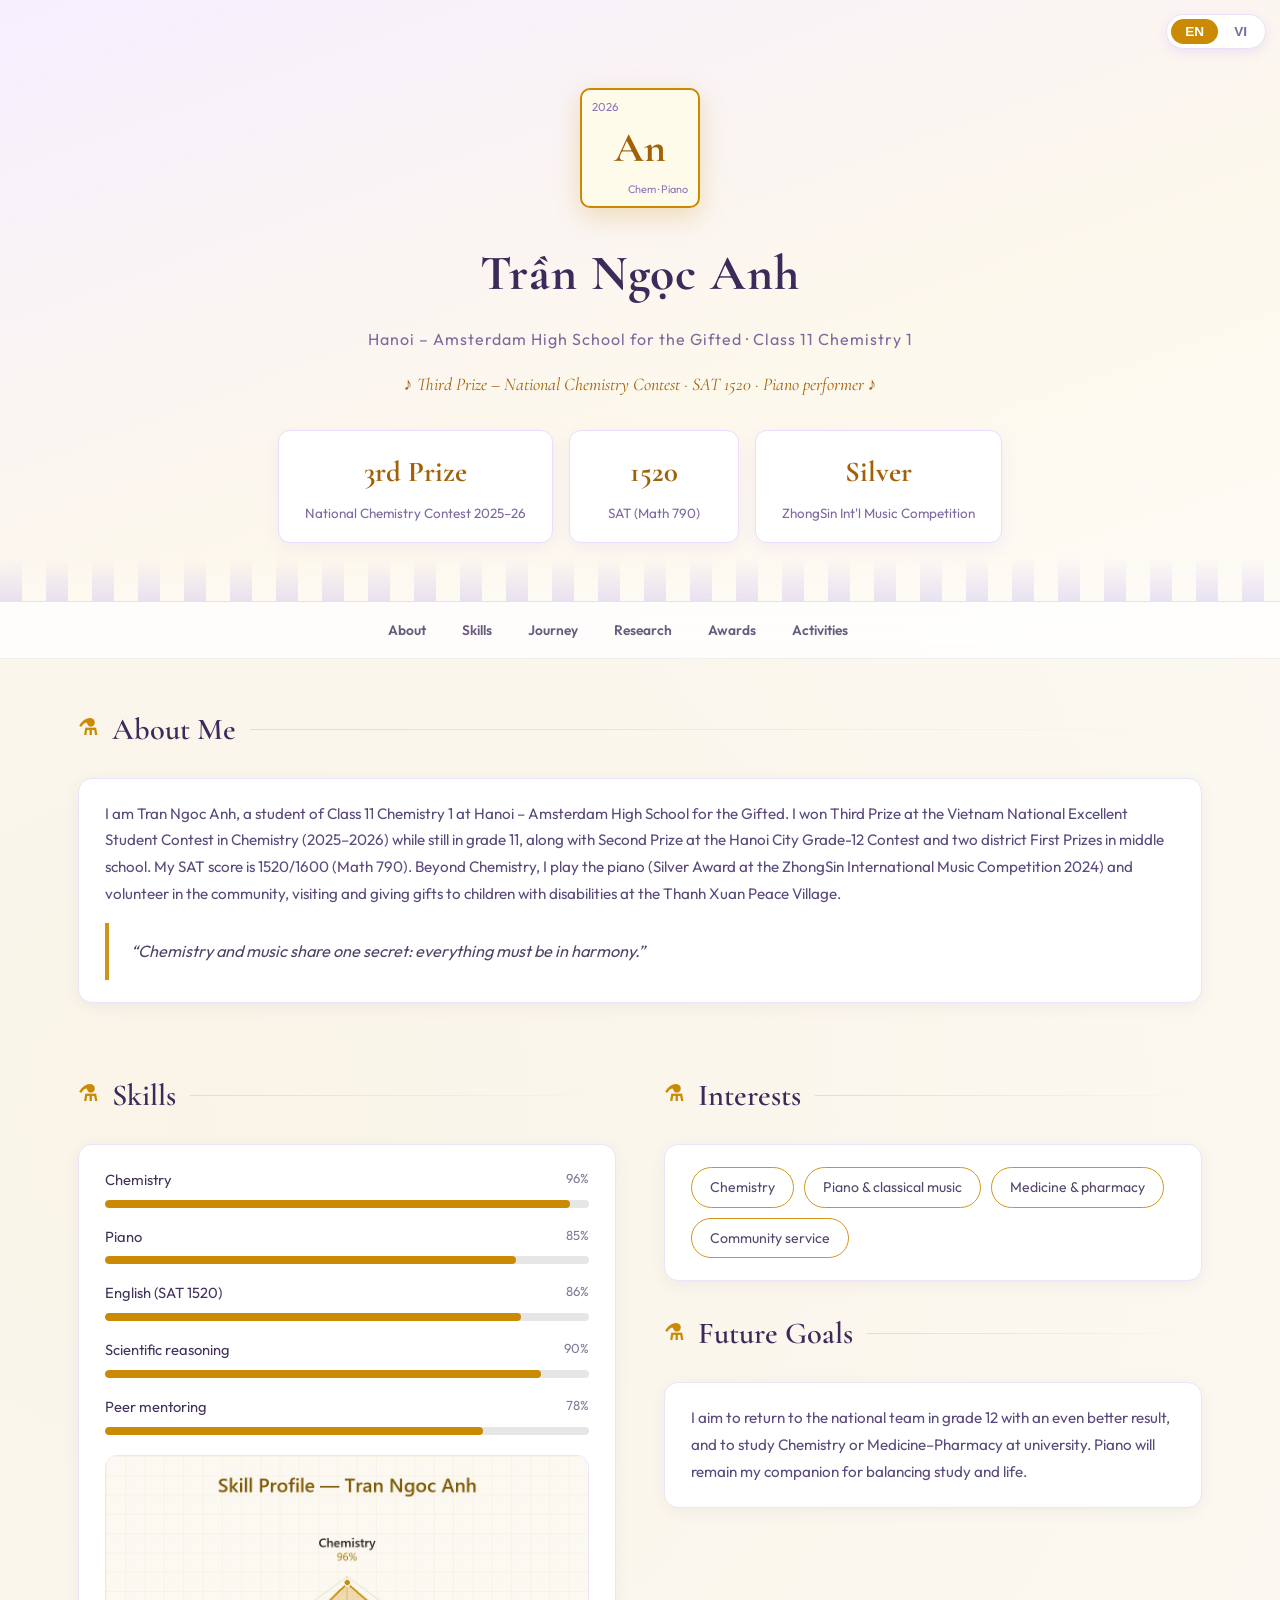
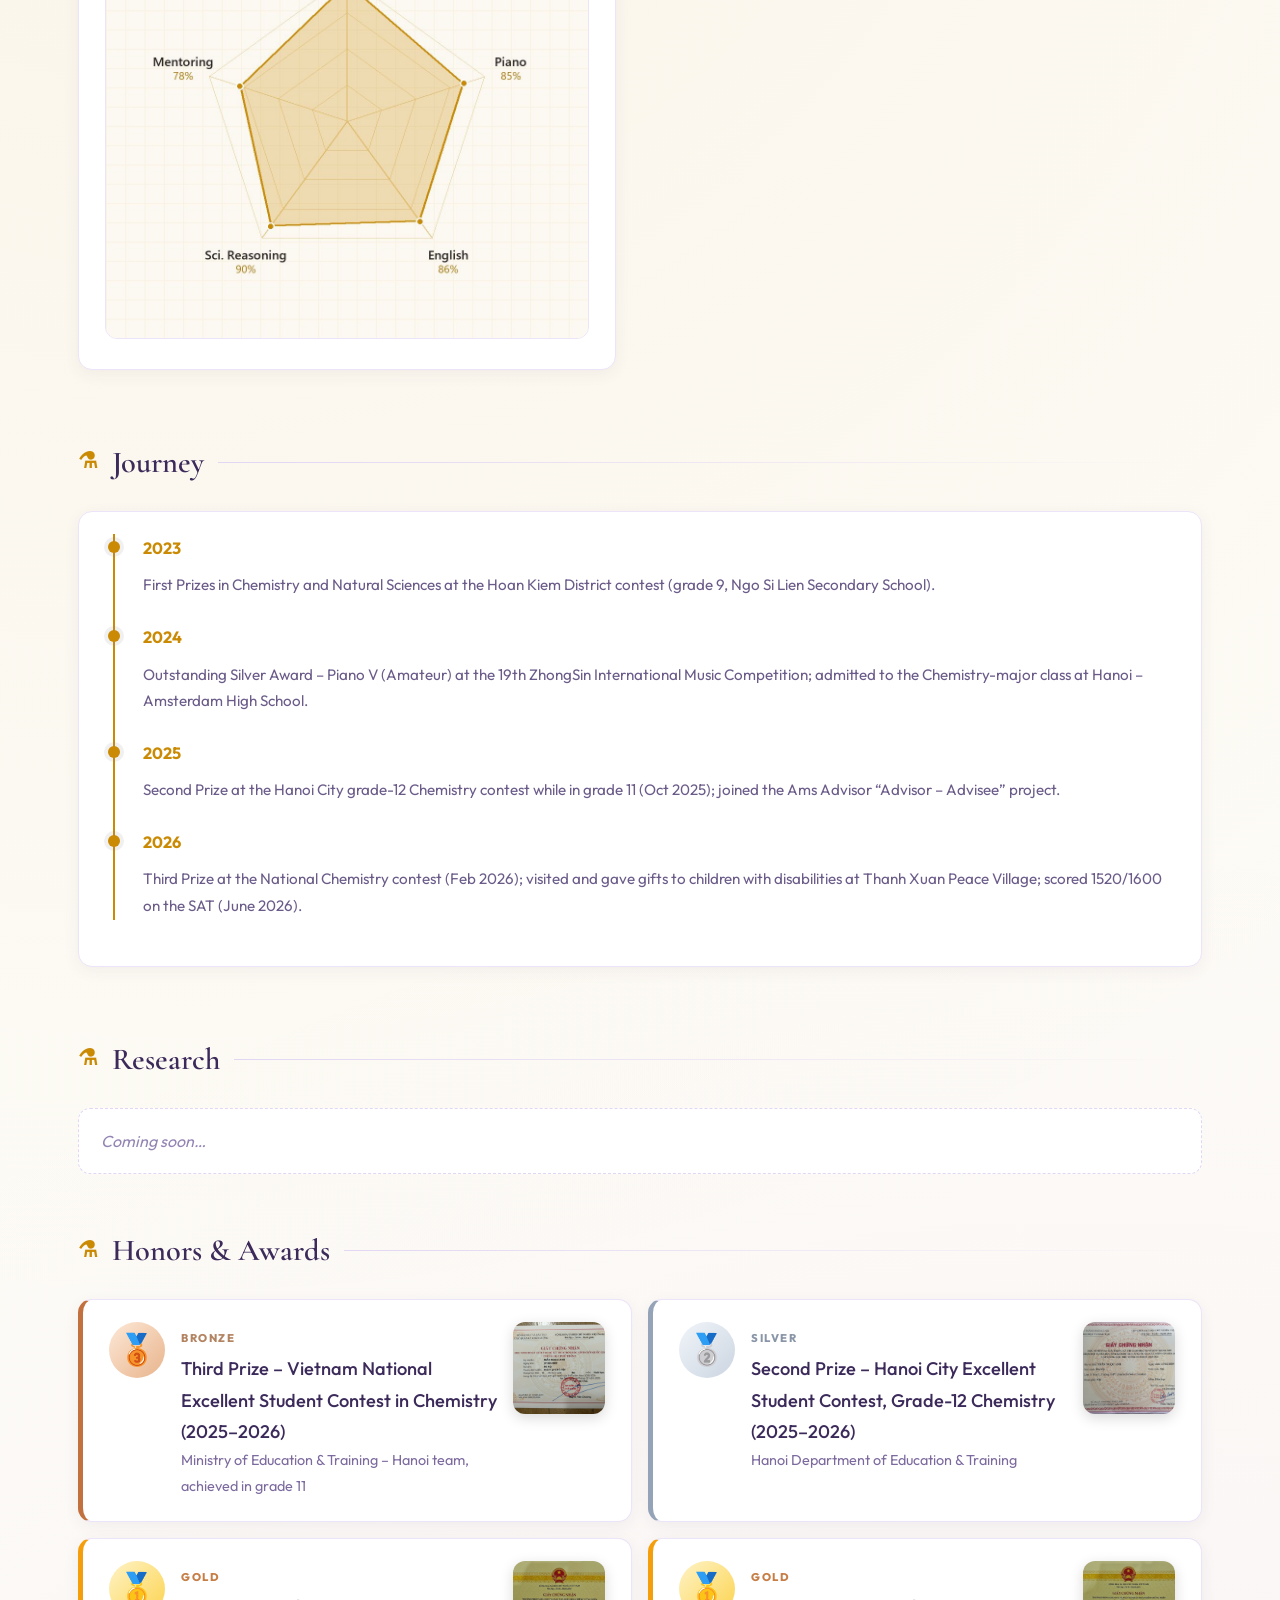
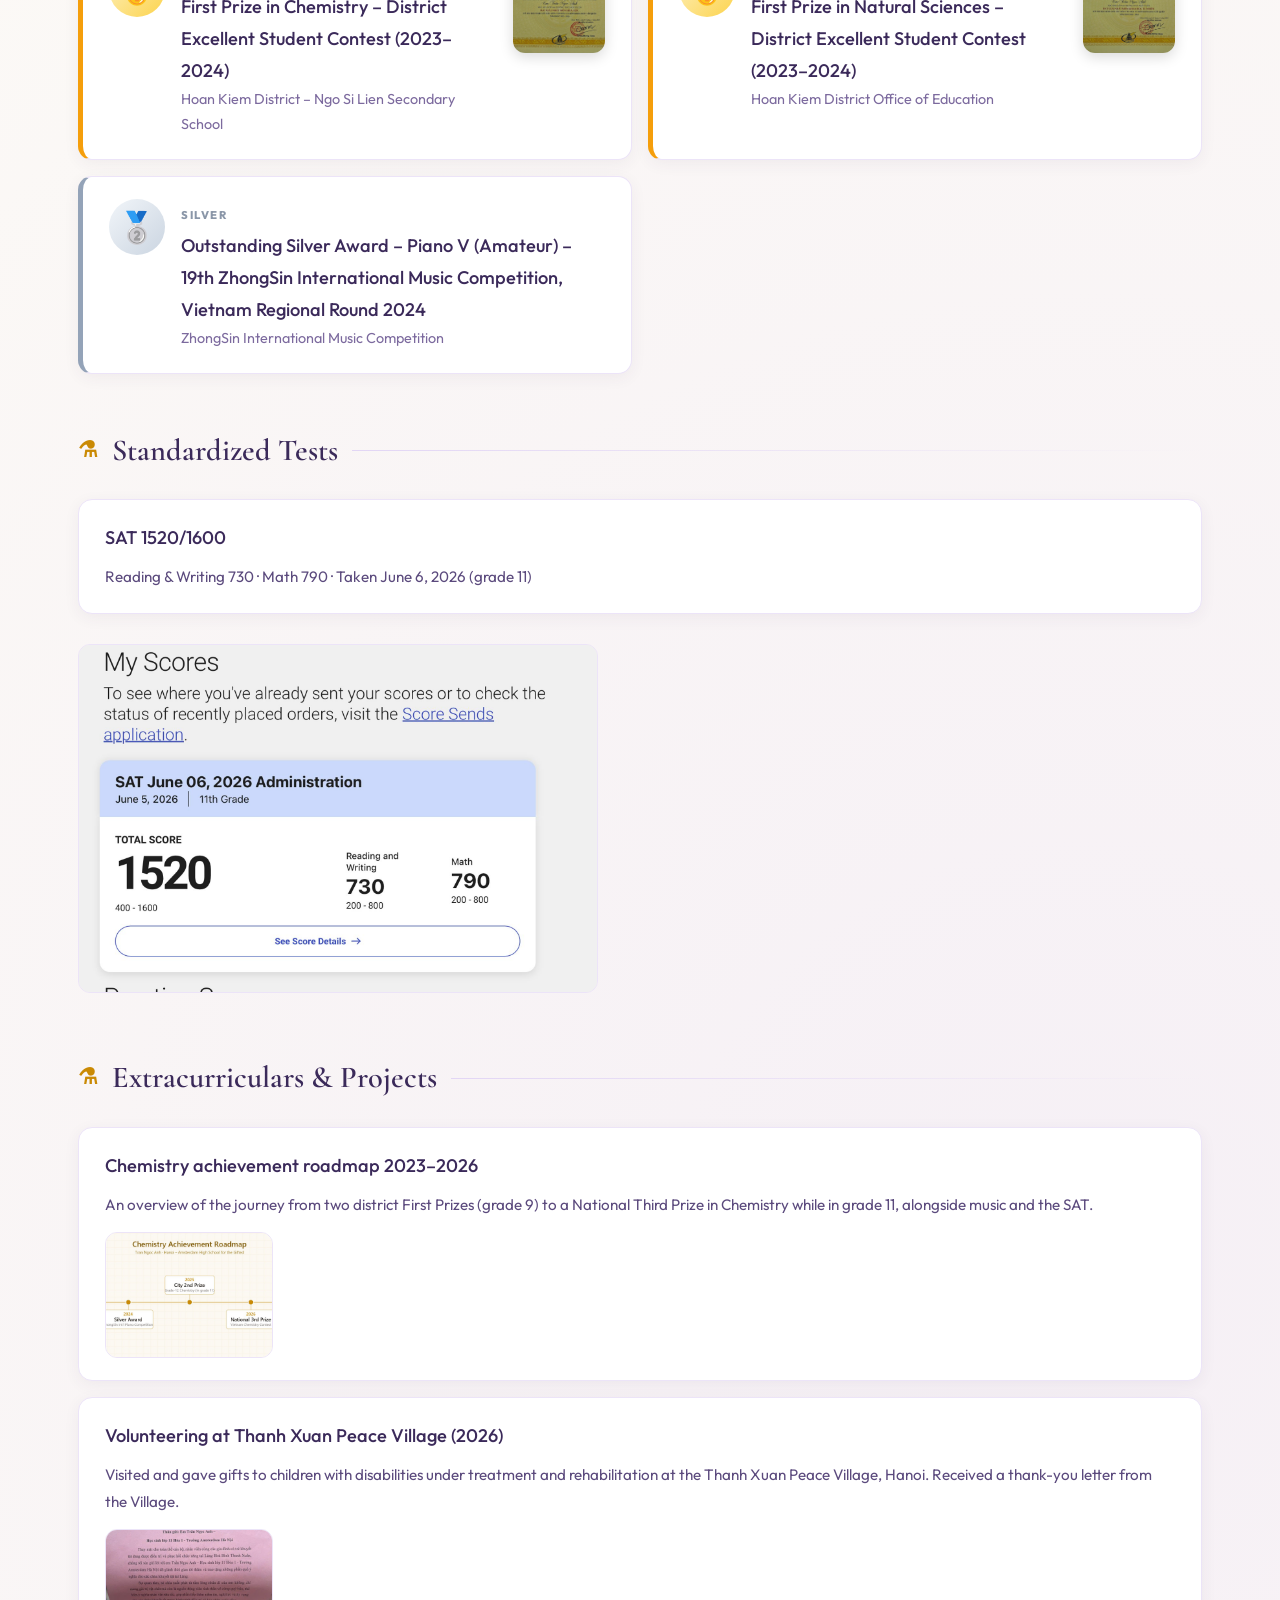
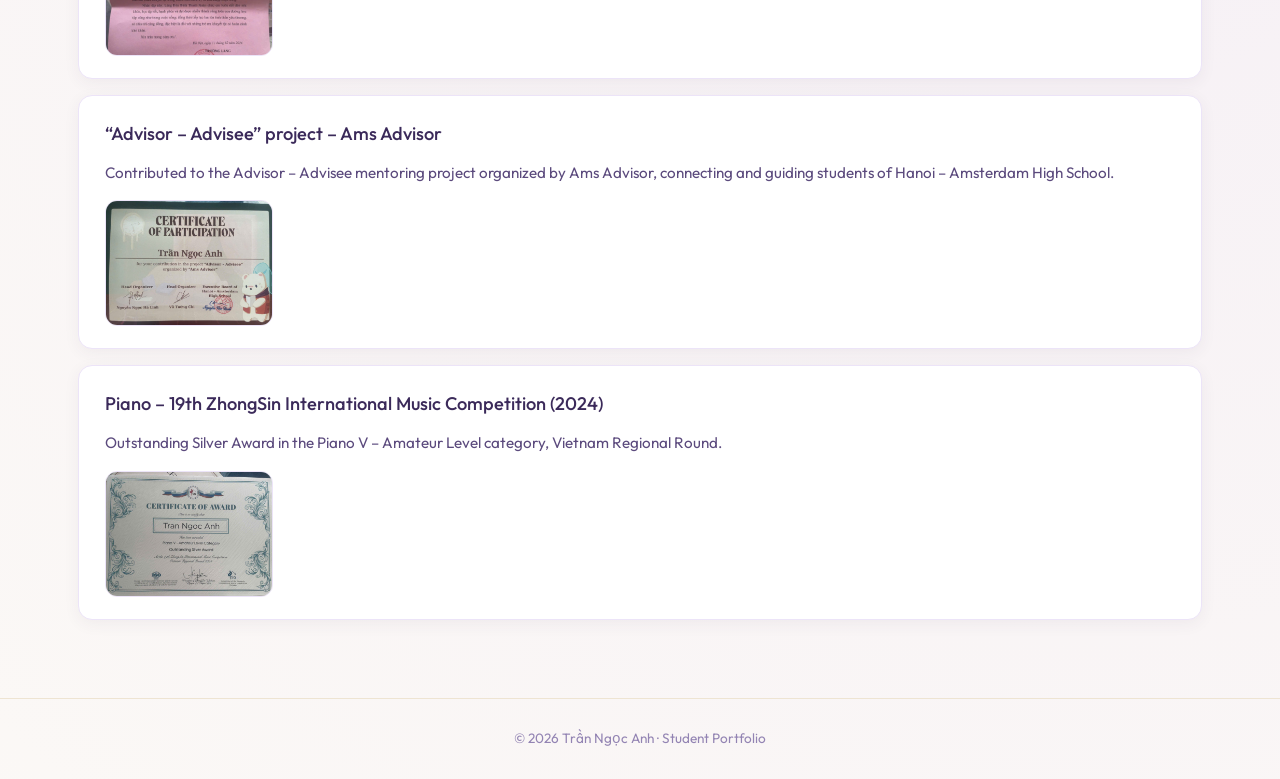
==== commit 4b7aed8b: "Add skill radar charts, journey roadmaps and extra photo galleries Co-Authored-By: Claude Fable 5 <n" ====
--- a/index.html
+++ b/index.html
@@ -105,4 +105,4 @@
 .lang-switch{background:rgba(255,255,255,.92);border:1px solid #eadefb;box-shadow:0 4px 12px rgba(124,58,237,.1)}
 .lbtn{color:#7c6a9e}.lbtn.active{background:#ca8a04;color:#fff}
 .certimg{border-radius:12px;border:1px solid #ece4f8}
-</style></head><body><div class='lang-switch'><button class='lbtn' data-l='en'>EN</button><button class='lbtn' data-l='vi'>VI</button></div><div class='pane-vi' lang='vi'><header><div class='container'><div class='element'><i>2026</i><b>An</b><u>Chem · Piano</u></div><h1>Trần Ngọc Anh</h1><div class='school'>THPT chuyên Hà Nội – Amsterdam · Lớp 11 Hóa 1</div><div class='tagline'>Giải Ba HSG Quốc gia Hóa học · SAT 1520 · Piano performer</div><div class='stats'><div class='stat'><b>Giải Ba</b><span>HSG Quốc gia Hóa học 2025–26</span></div><div class='stat'><b>1520</b><span>SAT (Math 790)</span></div><div class='stat'><b>Bạc</b><span>ZhongSin Int&#x27;l Music Competition</span></div></div></div></header><nav class='topnav'><a href='#about-vi'>Giới thiệu</a><a href='#skills-vi'>Kỹ năng</a><a href='#journey-vi'>Hành trình</a><a href='#research-vi'>Nghiên cứu</a><a href='#awards-vi'>Thành tích</a><a href='#activities-vi'>Hoạt động</a></nav><main class='container'><section id='about-vi'><h2>Giới thiệu</h2><div class='card'><p style='margin-top:0'>Mình là Trần Ngọc Anh, học sinh lớp 11 Hóa 1, trường THPT chuyên Hà Nội – Amsterdam. Mình đạt Giải Ba kỳ thi chọn Học sinh giỏi Quốc gia môn Hóa học năm học 2025–2026 khi đang học lớp 11, cùng Giải Nhì HSG Thành phố lớp 12 và hai Giải Nhất cấp quận thời THCS. Mình đạt SAT 1520/1600 (Math 790). Ngoài Hóa học, mình chơi piano (giải Bạc cuộc thi âm nhạc quốc tế ZhongSin 2024) và tích cực tham gia hoạt động cộng đồng như thăm và tặng quà trẻ khuyết tật tại Làng Hòa Bình Thanh Xuân.</p><blockquote class='quote'>“Hóa học và âm nhạc giống nhau ở một điểm: mọi thứ đều phải hài hòa.”</blockquote></div></section><div class='twocol'><section id='skills-vi'><h2>Kỹ năng</h2><div class='card reveal'><div class='skillgrid' style='grid-template-columns:1fr'><div class='skill'><span>Hóa học<em>96%</em></span><div class='bar'><i style='width:96%'></i></div></div><div class='skill'><span>Piano<em>85%</em></span><div class='bar'><i style='width:85%'></i></div></div><div class='skill'><span>Tiếng Anh (SAT 1520)<em>86%</em></span><div class='bar'><i style='width:86%'></i></div></div><div class='skill'><span>Tư duy khoa học tự nhiên<em>90%</em></span><div class='bar'><i style='width:90%'></i></div></div><div class='skill'><span>Cố vấn đồng trang lứa<em>78%</em></span><div class='bar'><i style='width:78%'></i></div></div></div></div></section><section><h2>Sở thích & Quan tâm</h2><div class='card'><div class='chips'><span>Hóa học</span><span>Piano &amp; âm nhạc cổ điển</span><span>Y – dược</span><span>Hoạt động cộng đồng</span></div></div><h2 style='margin-top:26px'>Định hướng tương lai</h2><div class='card'><p style='margin-top:0'>Mình đặt mục tiêu vào đội tuyển thi HSG Quốc gia năm lớp 12 với thành tích cao hơn, và theo đuổi ngành Hóa học hoặc Y – Dược ở bậc đại học. Piano vẫn sẽ là người bạn đồng hành giúp mình cân bằng giữa học tập và cuộc sống.</p></div></section></div><section id='journey-vi'><h2>Hành trình</h2><div class='card reveal'><div class='tl'><div class='tl-item'><span class='tl-year'>2023</span><p>Giải Nhất môn Hóa học và giải Nhất môn Khoa học Tự nhiên kỳ thi HSG Quận Hoàn Kiếm (lớp 9, THCS Ngô Sĩ Liên).</p></div><div class='tl-item'><span class='tl-year'>2024</span><p>Outstanding Silver Award – Piano V (Amateur) tại 19th ZhongSin International Music Competition; trúng tuyển lớp chuyên Hóa, THPT chuyên Hà Nội – Amsterdam.</p></div><div class='tl-item'><span class='tl-year'>2025</span><p>Giải Nhì kỳ thi HSG Thành phố lớp 12 môn Hóa học khi đang học lớp 11 (10/2025); tham gia dự án Advisor – Advisee của Ams Advisor.</p></div><div class='tl-item'><span class='tl-year'>2026</span><p>Giải Ba kỳ thi chọn HSG Quốc gia môn Hóa học (02/2026); thăm và tặng quà trẻ khuyết tật tại Làng Hòa Bình Thanh Xuân; SAT 1520/1600 (06/2026).</p></div></div></div></section><section id='research-vi'><h2>Nghiên cứu khoa học</h2><div class='empty'>Đang cập nhật…</div></section><section id='awards-vi'><h2>Thành tích & Giải thưởng</h2><div class='awgrid'><div class='card award reveal rk-bronze'><div class='medal'>🥉</div><div class='awbody'><span class='rklab'>Đồng · Bronze</span><h3>Giải Ba kỳ thi chọn Học sinh giỏi Quốc gia THPT môn Hóa học (2025–2026)</h3><div class='org'>Bộ GD&amp;ĐT – đội tuyển TP Hà Nội, khi đang học lớp 11</div></div><a class='awthumb' href='assets/img/award-giai-ba-ky-thi-chon-hoc-sinh-gioi-quoc-gia-thpt-mo.jpg'><img src='assets/img/award-giai-ba-ky-thi-chon-hoc-sinh-gioi-quoc-gia-thpt-mo.jpg' alt='Giải Ba kỳ thi chọn Học sinh giỏi Quốc gia THPT môn Hóa học (2025–2026)' loading='lazy'></a></div><div class='card award reveal rk-silver'><div class='medal'>🥈</div><div class='awbody'><span class='rklab'>Bạc · Silver</span><h3>Giải Nhì kỳ thi chọn HSG Thành phố các môn văn hóa lớp 12 – môn Hóa học (2025–2026)</h3><div class='org'>Sở GD&amp;ĐT Hà Nội</div></div><a class='awthumb' href='assets/img/award-giai-nhi-ky-thi-chon-hsg-thanh-pho-cac-mon-van-hoa.jpg'><img src='assets/img/award-giai-nhi-ky-thi-chon-hsg-thanh-pho-cac-mon-van-hoa.jpg' alt='Giải Nhì kỳ thi chọn HSG Thành phố các môn văn hóa lớp 12 – môn Hóa học (2025–2026)' loading='lazy'></a></div><div class='card award reveal rk-gold'><div class='medal'>🥇</div><div class='awbody'><span class='rklab'>Vàng · Gold</span><h3>Giải Nhất môn Hóa học – kỳ thi HSG cấp quận (2023–2024)</h3><div class='org'>Phòng GD&amp;ĐT Quận Hoàn Kiếm – THCS Ngô Sĩ Liên</div></div><a class='awthumb' href='assets/img/award-giai-nhat-mon-hoa-hoc-ky-thi-hsg-cap-quan-2023-202.jpg'><img src='assets/img/award-giai-nhat-mon-hoa-hoc-ky-thi-hsg-cap-quan-2023-202.jpg' alt='Giải Nhất môn Hóa học – kỳ thi HSG cấp quận (2023–2024)' loading='lazy'></a></div><div class='card award reveal rk-gold'><div class='medal'>🥇</div><div class='awbody'><span class='rklab'>Vàng · Gold</span><h3>Giải Nhất môn Khoa học Tự nhiên – kỳ thi HSG cấp quận (2023–2024)</h3><div class='org'>Phòng GD&amp;ĐT Quận Hoàn Kiếm</div></div><a class='awthumb' href='assets/img/award-giai-nhat-mon-khoa-hoc-tu-nhien-ky-thi-hsg-cap-qua.jpg'><img src='assets/img/award-giai-nhat-mon-khoa-hoc-tu-nhien-ky-thi-hsg-cap-qua.jpg' alt='Giải Nhất môn Khoa học Tự nhiên – kỳ thi HSG cấp quận (2023–2024)' loading='lazy'></a></div><div class='card award reveal rk-silver'><div class='medal'>🥈</div><div class='awbody'><span class='rklab'>Bạc · Silver</span><h3>Outstanding Silver Award – Piano V (Amateur) – 19th ZhongSin International Music Competition, Vietnam Regional Round 2024</h3><div class='org'>ZhongSin International Music Competition</div></div></div></div></section><section><h2>Chứng chỉ chuẩn hóa</h2><div class='certgrid'><div class='card'><h3>SAT 1520/1600</h3><p>Reading &amp; Writing 730 · Math 790 · Kỳ thi 06/06/2026 (lớp 11)</p></div></div><img class='certimg' src='assets/img/sat-score.jpg' alt='SAT score'></section><section id='activities-vi'><h2>Hoạt động ngoại khóa & Dự án</h2><div class='card reveal'><h3>Lộ trình thành tích Hóa học 2023–2026</h3><p>Tổng quan chặng đường từ hai giải Nhất cấp quận (lớp 9) tới Giải Ba Học sinh giỏi Quốc gia môn Hóa học khi đang học lớp 11, song song với âm nhạc và SAT.</p><div class='gallery'><a href='assets/img/act0-0.jpg'><img src='assets/img/act0-0.jpg' alt='Lộ trình thành tích Hóa học 2023–2026' loading='lazy'></a></div></div><div class='card reveal'><h3>Thiện nguyện tại Làng Hòa Bình Thanh Xuân (2026)</h3><p>Thăm hỏi và trao quà cho trẻ khuyết tật đang điều trị, phục hồi chức năng tại Làng Hòa Bình Thanh Xuân, Hà Nội. Được Làng gửi Thư cảm ơn ghi nhận tấm lòng nhân ái.</p><div class='gallery'><a href='assets/img/act1-0.jpg'><img src='assets/img/act1-0.jpg' alt='Thiện nguyện tại Làng Hòa Bình Thanh Xuân (2026)' loading='lazy'></a></div></div><div class='card reveal'><h3>Dự án “Advisor – Advisee” – Ams Advisor</h3><p>Tham gia đóng góp cho dự án Advisor – Advisee do Ams Advisor tổ chức, hỗ trợ kết nối và định hướng cho học sinh trường THPT chuyên Hà Nội – Amsterdam.</p><div class='gallery'><a href='assets/img/act2-0.jpg'><img src='assets/img/act2-0.jpg' alt='Dự án “Advisor – Advisee” – Ams Advisor' loading='lazy'></a></div></div><div class='card reveal'><h3>Piano – 19th ZhongSin International Music Competition (2024)</h3><p>Outstanding Silver Award hạng mục Piano V – Amateur Level, vòng khu vực Việt Nam.</p><div class='gallery'><a href='assets/img/act3-0.jpg'><img src='assets/img/act3-0.jpg' alt='Piano – 19th ZhongSin International Music Competition (2024)' loading='lazy'></a></div></div></section></main><footer>© 2026 Trần Ngọc Anh · Portfolio học sinh</footer></div><div class='pane-en' lang='en'><header><div class='container'><div class='element'><i>2026</i><b>An</b><u>Chem · Piano</u></div><h1>Trần Ngọc Anh</h1><div class='school'>Hanoi – Amsterdam High School for the Gifted · Class 11 Chemistry 1</div><div class='tagline'>Third Prize – National Chemistry Contest · SAT 1520 · Piano performer</div><div class='stats'><div class='stat'><b>3rd Prize</b><span>National Chemistry Contest 2025–26</span></div><div class='stat'><b>1520</b><span>SAT (Math 790)</span></div><div class='stat'><b>Silver</b><span>ZhongSin Int&#x27;l Music Competition</span></div></div></div></header><nav class='topnav'><a href='#about-en'>About</a><a href='#skills-en'>Skills</a><a href='#journey-en'>Journey</a><a href='#research-en'>Research</a><a href='#awards-en'>Awards</a><a href='#activities-en'>Activities</a></nav><main class='container'><section id='about-en'><h2>About Me</h2><div class='card'><p style='margin-top:0'>I am Tran Ngoc Anh, a student of Class 11 Chemistry 1 at Hanoi – Amsterdam High School for the Gifted. I won Third Prize at the Vietnam National Excellent Student Contest in Chemistry (2025–2026) while still in grade 11, along with Second Prize at the Hanoi City Grade-12 Contest and two district First Prizes in middle school. My SAT score is 1520/1600 (Math 790). Beyond Chemistry, I play the piano (Silver Award at the ZhongSin International Music Competition 2024) and volunteer in the community, visiting and giving gifts to children with disabilities at the Thanh Xuan Peace Village.</p><blockquote class='quote'>“Chemistry and music share one secret: everything must be in harmony.”</blockquote></div></section><div class='twocol'><section id='skills-en'><h2>Skills</h2><div class='card reveal'><div class='skillgrid' style='grid-template-columns:1fr'><div class='skill'><span>Chemistry<em>96%</em></span><div class='bar'><i style='width:96%'></i></div></div><div class='skill'><span>Piano<em>85%</em></span><div class='bar'><i style='width:85%'></i></div></div><div class='skill'><span>English (SAT 1520)<em>86%</em></span><div class='bar'><i style='width:86%'></i></div></div><div class='skill'><span>Scientific reasoning<em>90%</em></span><div class='bar'><i style='width:90%'></i></div></div><div class='skill'><span>Peer mentoring<em>78%</em></span><div class='bar'><i style='width:78%'></i></div></div></div></div></section><section><h2>Interests</h2><div class='card'><div class='chips'><span>Chemistry</span><span>Piano &amp; classical music</span><span>Medicine &amp; pharmacy</span><span>Community service</span></div></div><h2 style='margin-top:26px'>Future Goals</h2><div class='card'><p style='margin-top:0'>I aim to return to the national team in grade 12 with an even better result, and to study Chemistry or Medicine–Pharmacy at university. Piano will remain my companion for balancing study and life.</p></div></section></div><section id='journey-en'><h2>Journey</h2><div class='card reveal'><div class='tl'><div class='tl-item'><span class='tl-year'>2023</span><p>First Prizes in Chemistry and Natural Sciences at the Hoan Kiem District contest (grade 9, Ngo Si Lien Secondary School).</p></div><div class='tl-item'><span class='tl-year'>2024</span><p>Outstanding Silver Award – Piano V (Amateur) at the 19th ZhongSin International Music Competition; admitted to the Chemistry-major class at Hanoi – Amsterdam High School.</p></div><div class='tl-item'><span class='tl-year'>2025</span><p>Second Prize at the Hanoi City grade-12 Chemistry contest while in grade 11 (Oct 2025); joined the Ams Advisor “Advisor – Advisee” project.</p></div><div class='tl-item'><span class='tl-year'>2026</span><p>Third Prize at the National Chemistry contest (Feb 2026); visited and gave gifts to children with disabilities at Thanh Xuan Peace Village; scored 1520/1600 on the SAT (June 2026).</p></div></div></div></section><section id='research-en'><h2>Research</h2><div class='empty'>Coming soon…</div></section><section id='awards-en'><h2>Honors & Awards</h2><div class='awgrid'><div class='card award reveal rk-bronze'><div class='medal'>🥉</div><div class='awbody'><span class='rklab'>Bronze</span><h3>Third Prize – Vietnam National Excellent Student Contest in Chemistry (2025–2026)</h3><div class='org'>Ministry of Education &amp; Training – Hanoi team, achieved in grade 11</div></div><a class='awthumb' href='assets/img/award-giai-ba-ky-thi-chon-hoc-sinh-gioi-quoc-gia-thpt-mo.jpg'><img src='assets/img/award-giai-ba-ky-thi-chon-hoc-sinh-gioi-quoc-gia-thpt-mo.jpg' alt='Third Prize – Vietnam National Excellent Student Contest in Chemistry (2025–2026)' loading='lazy'></a></div><div class='card award reveal rk-silver'><div class='medal'>🥈</div><div class='awbody'><span class='rklab'>Silver</span><h3>Second Prize – Hanoi City Excellent Student Contest, Grade-12 Chemistry (2025–2026)</h3><div class='org'>Hanoi Department of Education &amp; Training</div></div><a class='awthumb' href='assets/img/award-giai-nhi-ky-thi-chon-hsg-thanh-pho-cac-mon-van-hoa.jpg'><img src='assets/img/award-giai-nhi-ky-thi-chon-hsg-thanh-pho-cac-mon-van-hoa.jpg' alt='Second Prize – Hanoi City Excellent Student Contest, Grade-12 Chemistry (2025–2026)' loading='lazy'></a></div><div class='card award reveal rk-gold'><div class='medal'>🥇</div><div class='awbody'><span class='rklab'>Gold</span><h3>First Prize in Chemistry – District Excellent Student Contest (2023–2024)</h3><div class='org'>Hoan Kiem District – Ngo Si Lien Secondary School</div></div><a class='awthumb' href='assets/img/award-giai-nhat-mon-hoa-hoc-ky-thi-hsg-cap-quan-2023-202.jpg'><img src='assets/img/award-giai-nhat-mon-hoa-hoc-ky-thi-hsg-cap-quan-2023-202.jpg' alt='First Prize in Chemistry – District Excellent Student Contest (2023–2024)' loading='lazy'></a></div><div class='card award reveal rk-gold'><div class='medal'>🥇</div><div class='awbody'><span class='rklab'>Gold</span><h3>First Prize in Natural Sciences – District Excellent Student Contest (2023–2024)</h3><div class='org'>Hoan Kiem District Office of Education</div></div><a class='awthumb' href='assets/img/award-giai-nhat-mon-khoa-hoc-tu-nhien-ky-thi-hsg-cap-qua.jpg'><img src='assets/img/award-giai-nhat-mon-khoa-hoc-tu-nhien-ky-thi-hsg-cap-qua.jpg' alt='First Prize in Natural Sciences – District Excellent Student Contest (2023–2024)' loading='lazy'></a></div><div class='card award reveal rk-silver'><div class='medal'>🥈</div><div class='awbody'><span class='rklab'>Silver</span><h3>Outstanding Silver Award – Piano V (Amateur) – 19th ZhongSin International Music Competition, Vietnam Regional Round 2024</h3><div class='org'>ZhongSin International Music Competition</div></div></div></div></section><section><h2>Standardized Tests</h2><div class='certgrid'><div class='card'><h3>SAT 1520/1600</h3><p>Reading &amp; Writing 730 · Math 790 · Taken June 6, 2026 (grade 11)</p></div></div><img class='certimg' src='assets/img/sat-score.jpg' alt='SAT score'></section><section id='activities-en'><h2>Extracurriculars & Projects</h2><div class='card reveal'><h3>Chemistry achievement roadmap 2023–2026</h3><p>An overview of the journey from two district First Prizes (grade 9) to a National Third Prize in Chemistry while in grade 11, alongside music and the SAT.</p><div class='gallery'><a href='assets/img/act0-0.jpg'><img src='assets/img/act0-0.jpg' alt='Chemistry achievement roadmap 2023–2026' loading='lazy'></a></div></div><div class='card reveal'><h3>Volunteering at Thanh Xuan Peace Village (2026)</h3><p>Visited and gave gifts to children with disabilities under treatment and rehabilitation at the Thanh Xuan Peace Village, Hanoi. Received a thank-you letter from the Village.</p><div class='gallery'><a href='assets/img/act1-0.jpg'><img src='assets/img/act1-0.jpg' alt='Volunteering at Thanh Xuan Peace Village (2026)' loading='lazy'></a></div></div><div class='card reveal'><h3>“Advisor – Advisee” project – Ams Advisor</h3><p>Contributed to the Advisor – Advisee mentoring project organized by Ams Advisor, connecting and guiding students of Hanoi – Amsterdam High School.</p><div class='gallery'><a href='assets/img/act2-0.jpg'><img src='assets/img/act2-0.jpg' alt='“Advisor – Advisee” project – Ams Advisor' loading='lazy'></a></div></div><div class='card reveal'><h3>Piano – 19th ZhongSin International Music Competition (2024)</h3><p>Outstanding Silver Award in the Piano V – Amateur Level category, Vietnam Regional Round.</p><div class='gallery'><a href='assets/img/act3-0.jpg'><img src='assets/img/act3-0.jpg' alt='Piano – 19th ZhongSin International Music Competition (2024)' loading='lazy'></a></div></div></section></main><footer>© 2026 Trần Ngọc Anh · Student Portfolio</footer></div><script>function setLang(l,save){document.body.classList.toggle('lang-en',l==='en');document.documentElement.lang=l;if(save){try{localStorage.setItem('plang',l)}catch(e){}}document.querySelectorAll('.lbtn').forEach(function(b){b.classList.toggle('active',b.dataset.l===l)});}document.querySelectorAll('.lbtn').forEach(function(b){b.addEventListener('click',function(){setLang(b.dataset.l,true)})});var saved='en';try{saved=localStorage.getItem('plang')||'en'}catch(e){}setLang(saved,false);var io=new IntersectionObserver(function(es){es.forEach(function(x){if(x.isIntersecting){x.target.classList.add('in');io.unobserve(x.target)}})},{threshold:.08});document.querySelectorAll('.reveal').forEach(function(el){io.observe(el)});var lb=document.createElement('div');lb.className='lb';lb.innerHTML='<img>';document.body.appendChild(lb);lb.addEventListener('click',function(){lb.classList.remove('open')});document.querySelectorAll('.gallery a,.awthumb').forEach(function(a){a.addEventListener('click',function(ev){ev.preventDefault();lb.querySelector('img').src=a.getAttribute('href');lb.classList.add('open')})});</script></body></html>+</style></head><body><div class='lang-switch'><button class='lbtn' data-l='en'>EN</button><button class='lbtn' data-l='vi'>VI</button></div><div class='pane-vi' lang='vi'><header><div class='container'><div class='element'><i>2026</i><b>An</b><u>Chem · Piano</u></div><h1>Trần Ngọc Anh</h1><div class='school'>THPT chuyên Hà Nội – Amsterdam · Lớp 11 Hóa 1</div><div class='tagline'>Giải Ba HSG Quốc gia Hóa học · SAT 1520 · Piano performer</div><div class='stats'><div class='stat'><b>Giải Ba</b><span>HSG Quốc gia Hóa học 2025–26</span></div><div class='stat'><b>1520</b><span>SAT (Math 790)</span></div><div class='stat'><b>Bạc</b><span>ZhongSin Int&#x27;l Music Competition</span></div></div></div></header><nav class='topnav'><a href='#about-vi'>Giới thiệu</a><a href='#skills-vi'>Kỹ năng</a><a href='#journey-vi'>Hành trình</a><a href='#research-vi'>Nghiên cứu</a><a href='#awards-vi'>Thành tích</a><a href='#activities-vi'>Hoạt động</a></nav><main class='container'><section id='about-vi'><h2>Giới thiệu</h2><div class='card'><p style='margin-top:0'>Mình là Trần Ngọc Anh, học sinh lớp 11 Hóa 1, trường THPT chuyên Hà Nội – Amsterdam. Mình đạt Giải Ba kỳ thi chọn Học sinh giỏi Quốc gia môn Hóa học năm học 2025–2026 khi đang học lớp 11, cùng Giải Nhì HSG Thành phố lớp 12 và hai Giải Nhất cấp quận thời THCS. Mình đạt SAT 1520/1600 (Math 790). Ngoài Hóa học, mình chơi piano (giải Bạc cuộc thi âm nhạc quốc tế ZhongSin 2024) và tích cực tham gia hoạt động cộng đồng như thăm và tặng quà trẻ khuyết tật tại Làng Hòa Bình Thanh Xuân.</p><blockquote class='quote'>“Hóa học và âm nhạc giống nhau ở một điểm: mọi thứ đều phải hài hòa.”</blockquote></div></section><div class='twocol'><section id='skills-vi'><h2>Kỹ năng</h2><div class='card reveal'><div class='skillgrid' style='grid-template-columns:1fr'><div class='skill'><span>Hóa học<em>96%</em></span><div class='bar'><i style='width:96%'></i></div></div><div class='skill'><span>Piano<em>85%</em></span><div class='bar'><i style='width:85%'></i></div></div><div class='skill'><span>Tiếng Anh (SAT 1520)<em>86%</em></span><div class='bar'><i style='width:86%'></i></div></div><div class='skill'><span>Tư duy khoa học tự nhiên<em>90%</em></span><div class='bar'><i style='width:90%'></i></div></div><div class='skill'><span>Cố vấn đồng trang lứa<em>78%</em></span><div class='bar'><i style='width:78%'></i></div></div></div><a href='assets/img/skill-radar.jpg'><img class='certimg' style='max-width:100%;margin-top:20px' src='assets/img/skill-radar.jpg' alt='skill radar' loading='lazy'></a></div></section><section><h2>Sở thích & Quan tâm</h2><div class='card'><div class='chips'><span>Hóa học</span><span>Piano &amp; âm nhạc cổ điển</span><span>Y – dược</span><span>Hoạt động cộng đồng</span></div></div><h2 style='margin-top:26px'>Định hướng tương lai</h2><div class='card'><p style='margin-top:0'>Mình đặt mục tiêu vào đội tuyển thi HSG Quốc gia năm lớp 12 với thành tích cao hơn, và theo đuổi ngành Hóa học hoặc Y – Dược ở bậc đại học. Piano vẫn sẽ là người bạn đồng hành giúp mình cân bằng giữa học tập và cuộc sống.</p></div></section></div><section id='journey-vi'><h2>Hành trình</h2><div class='card reveal'><div class='tl'><div class='tl-item'><span class='tl-year'>2023</span><p>Giải Nhất môn Hóa học và giải Nhất môn Khoa học Tự nhiên kỳ thi HSG Quận Hoàn Kiếm (lớp 9, THCS Ngô Sĩ Liên).</p></div><div class='tl-item'><span class='tl-year'>2024</span><p>Outstanding Silver Award – Piano V (Amateur) tại 19th ZhongSin International Music Competition; trúng tuyển lớp chuyên Hóa, THPT chuyên Hà Nội – Amsterdam.</p></div><div class='tl-item'><span class='tl-year'>2025</span><p>Giải Nhì kỳ thi HSG Thành phố lớp 12 môn Hóa học khi đang học lớp 11 (10/2025); tham gia dự án Advisor – Advisee của Ams Advisor.</p></div><div class='tl-item'><span class='tl-year'>2026</span><p>Giải Ba kỳ thi chọn HSG Quốc gia môn Hóa học (02/2026); thăm và tặng quà trẻ khuyết tật tại Làng Hòa Bình Thanh Xuân; SAT 1520/1600 (06/2026).</p></div></div></div></section><section id='research-vi'><h2>Nghiên cứu khoa học</h2><div class='empty'>Đang cập nhật…</div></section><section id='awards-vi'><h2>Thành tích & Giải thưởng</h2><div class='awgrid'><div class='card award reveal rk-bronze'><div class='medal'>🥉</div><div class='awbody'><span class='rklab'>Đồng · Bronze</span><h3>Giải Ba kỳ thi chọn Học sinh giỏi Quốc gia THPT môn Hóa học (2025–2026)</h3><div class='org'>Bộ GD&amp;ĐT – đội tuyển TP Hà Nội, khi đang học lớp 11</div></div><a class='awthumb' href='assets/img/award-giai-ba-ky-thi-chon-hoc-sinh-gioi-quoc-gia-thpt-mo.jpg'><img src='assets/img/award-giai-ba-ky-thi-chon-hoc-sinh-gioi-quoc-gia-thpt-mo.jpg' alt='Giải Ba kỳ thi chọn Học sinh giỏi Quốc gia THPT môn Hóa học (2025–2026)' loading='lazy'></a></div><div class='card award reveal rk-silver'><div class='medal'>🥈</div><div class='awbody'><span class='rklab'>Bạc · Silver</span><h3>Giải Nhì kỳ thi chọn HSG Thành phố các môn văn hóa lớp 12 – môn Hóa học (2025–2026)</h3><div class='org'>Sở GD&amp;ĐT Hà Nội</div></div><a class='awthumb' href='assets/img/award-giai-nhi-ky-thi-chon-hsg-thanh-pho-cac-mon-van-hoa.jpg'><img src='assets/img/award-giai-nhi-ky-thi-chon-hsg-thanh-pho-cac-mon-van-hoa.jpg' alt='Giải Nhì kỳ thi chọn HSG Thành phố các môn văn hóa lớp 12 – môn Hóa học (2025–2026)' loading='lazy'></a></div><div class='card award reveal rk-gold'><div class='medal'>🥇</div><div class='awbody'><span class='rklab'>Vàng · Gold</span><h3>Giải Nhất môn Hóa học – kỳ thi HSG cấp quận (2023–2024)</h3><div class='org'>Phòng GD&amp;ĐT Quận Hoàn Kiếm – THCS Ngô Sĩ Liên</div></div><a class='awthumb' href='assets/img/award-giai-nhat-mon-hoa-hoc-ky-thi-hsg-cap-quan-2023-202.jpg'><img src='assets/img/award-giai-nhat-mon-hoa-hoc-ky-thi-hsg-cap-quan-2023-202.jpg' alt='Giải Nhất môn Hóa học – kỳ thi HSG cấp quận (2023–2024)' loading='lazy'></a></div><div class='card award reveal rk-gold'><div class='medal'>🥇</div><div class='awbody'><span class='rklab'>Vàng · Gold</span><h3>Giải Nhất môn Khoa học Tự nhiên – kỳ thi HSG cấp quận (2023–2024)</h3><div class='org'>Phòng GD&amp;ĐT Quận Hoàn Kiếm</div></div><a class='awthumb' href='assets/img/award-giai-nhat-mon-khoa-hoc-tu-nhien-ky-thi-hsg-cap-qua.jpg'><img src='assets/img/award-giai-nhat-mon-khoa-hoc-tu-nhien-ky-thi-hsg-cap-qua.jpg' alt='Giải Nhất môn Khoa học Tự nhiên – kỳ thi HSG cấp quận (2023–2024)' loading='lazy'></a></div><div class='card award reveal rk-silver'><div class='medal'>🥈</div><div class='awbody'><span class='rklab'>Bạc · Silver</span><h3>Outstanding Silver Award – Piano V (Amateur) – 19th ZhongSin International Music Competition, Vietnam Regional Round 2024</h3><div class='org'>ZhongSin International Music Competition</div></div></div></div></section><section><h2>Chứng chỉ chuẩn hóa</h2><div class='certgrid'><div class='card'><h3>SAT 1520/1600</h3><p>Reading &amp; Writing 730 · Math 790 · Kỳ thi 06/06/2026 (lớp 11)</p></div></div><img class='certimg' src='assets/img/sat-score.jpg' alt='SAT score'></section><section id='activities-vi'><h2>Hoạt động ngoại khóa & Dự án</h2><div class='card reveal'><h3>Lộ trình thành tích Hóa học 2023–2026</h3><p>Tổng quan chặng đường từ hai giải Nhất cấp quận (lớp 9) tới Giải Ba Học sinh giỏi Quốc gia môn Hóa học khi đang học lớp 11, song song với âm nhạc và SAT.</p><div class='gallery'><a href='assets/img/act0-0.jpg'><img src='assets/img/act0-0.jpg' alt='Lộ trình thành tích Hóa học 2023–2026' loading='lazy'></a></div></div><div class='card reveal'><h3>Thiện nguyện tại Làng Hòa Bình Thanh Xuân (2026)</h3><p>Thăm hỏi và trao quà cho trẻ khuyết tật đang điều trị, phục hồi chức năng tại Làng Hòa Bình Thanh Xuân, Hà Nội. Được Làng gửi Thư cảm ơn ghi nhận tấm lòng nhân ái.</p><div class='gallery'><a href='assets/img/act1-0.jpg'><img src='assets/img/act1-0.jpg' alt='Thiện nguyện tại Làng Hòa Bình Thanh Xuân (2026)' loading='lazy'></a></div></div><div class='card reveal'><h3>Dự án “Advisor – Advisee” – Ams Advisor</h3><p>Tham gia đóng góp cho dự án Advisor – Advisee do Ams Advisor tổ chức, hỗ trợ kết nối và định hướng cho học sinh trường THPT chuyên Hà Nội – Amsterdam.</p><div class='gallery'><a href='assets/img/act2-0.jpg'><img src='assets/img/act2-0.jpg' alt='Dự án “Advisor – Advisee” – Ams Advisor' loading='lazy'></a></div></div><div class='card reveal'><h3>Piano – 19th ZhongSin International Music Competition (2024)</h3><p>Outstanding Silver Award hạng mục Piano V – Amateur Level, vòng khu vực Việt Nam.</p><div class='gallery'><a href='assets/img/act3-0.jpg'><img src='assets/img/act3-0.jpg' alt='Piano – 19th ZhongSin International Music Competition (2024)' loading='lazy'></a></div></div></section></main><footer>© 2026 Trần Ngọc Anh · Portfolio học sinh</footer></div><div class='pane-en' lang='en'><header><div class='container'><div class='element'><i>2026</i><b>An</b><u>Chem · Piano</u></div><h1>Trần Ngọc Anh</h1><div class='school'>Hanoi – Amsterdam High School for the Gifted · Class 11 Chemistry 1</div><div class='tagline'>Third Prize – National Chemistry Contest · SAT 1520 · Piano performer</div><div class='stats'><div class='stat'><b>3rd Prize</b><span>National Chemistry Contest 2025–26</span></div><div class='stat'><b>1520</b><span>SAT (Math 790)</span></div><div class='stat'><b>Silver</b><span>ZhongSin Int&#x27;l Music Competition</span></div></div></div></header><nav class='topnav'><a href='#about-en'>About</a><a href='#skills-en'>Skills</a><a href='#journey-en'>Journey</a><a href='#research-en'>Research</a><a href='#awards-en'>Awards</a><a href='#activities-en'>Activities</a></nav><main class='container'><section id='about-en'><h2>About Me</h2><div class='card'><p style='margin-top:0'>I am Tran Ngoc Anh, a student of Class 11 Chemistry 1 at Hanoi – Amsterdam High School for the Gifted. I won Third Prize at the Vietnam National Excellent Student Contest in Chemistry (2025–2026) while still in grade 11, along with Second Prize at the Hanoi City Grade-12 Contest and two district First Prizes in middle school. My SAT score is 1520/1600 (Math 790). Beyond Chemistry, I play the piano (Silver Award at the ZhongSin International Music Competition 2024) and volunteer in the community, visiting and giving gifts to children with disabilities at the Thanh Xuan Peace Village.</p><blockquote class='quote'>“Chemistry and music share one secret: everything must be in harmony.”</blockquote></div></section><div class='twocol'><section id='skills-en'><h2>Skills</h2><div class='card reveal'><div class='skillgrid' style='grid-template-columns:1fr'><div class='skill'><span>Chemistry<em>96%</em></span><div class='bar'><i style='width:96%'></i></div></div><div class='skill'><span>Piano<em>85%</em></span><div class='bar'><i style='width:85%'></i></div></div><div class='skill'><span>English (SAT 1520)<em>86%</em></span><div class='bar'><i style='width:86%'></i></div></div><div class='skill'><span>Scientific reasoning<em>90%</em></span><div class='bar'><i style='width:90%'></i></div></div><div class='skill'><span>Peer mentoring<em>78%</em></span><div class='bar'><i style='width:78%'></i></div></div></div><a href='assets/img/skill-radar.jpg'><img class='certimg' style='max-width:100%;margin-top:20px' src='assets/img/skill-radar.jpg' alt='skill radar' loading='lazy'></a></div></section><section><h2>Interests</h2><div class='card'><div class='chips'><span>Chemistry</span><span>Piano &amp; classical music</span><span>Medicine &amp; pharmacy</span><span>Community service</span></div></div><h2 style='margin-top:26px'>Future Goals</h2><div class='card'><p style='margin-top:0'>I aim to return to the national team in grade 12 with an even better result, and to study Chemistry or Medicine–Pharmacy at university. Piano will remain my companion for balancing study and life.</p></div></section></div><section id='journey-en'><h2>Journey</h2><div class='card reveal'><div class='tl'><div class='tl-item'><span class='tl-year'>2023</span><p>First Prizes in Chemistry and Natural Sciences at the Hoan Kiem District contest (grade 9, Ngo Si Lien Secondary School).</p></div><div class='tl-item'><span class='tl-year'>2024</span><p>Outstanding Silver Award – Piano V (Amateur) at the 19th ZhongSin International Music Competition; admitted to the Chemistry-major class at Hanoi – Amsterdam High School.</p></div><div class='tl-item'><span class='tl-year'>2025</span><p>Second Prize at the Hanoi City grade-12 Chemistry contest while in grade 11 (Oct 2025); joined the Ams Advisor “Advisor – Advisee” project.</p></div><div class='tl-item'><span class='tl-year'>2026</span><p>Third Prize at the National Chemistry contest (Feb 2026); visited and gave gifts to children with disabilities at Thanh Xuan Peace Village; scored 1520/1600 on the SAT (June 2026).</p></div></div></div></section><section id='research-en'><h2>Research</h2><div class='empty'>Coming soon…</div></section><section id='awards-en'><h2>Honors & Awards</h2><div class='awgrid'><div class='card award reveal rk-bronze'><div class='medal'>🥉</div><div class='awbody'><span class='rklab'>Bronze</span><h3>Third Prize – Vietnam National Excellent Student Contest in Chemistry (2025–2026)</h3><div class='org'>Ministry of Education &amp; Training – Hanoi team, achieved in grade 11</div></div><a class='awthumb' href='assets/img/award-giai-ba-ky-thi-chon-hoc-sinh-gioi-quoc-gia-thpt-mo.jpg'><img src='assets/img/award-giai-ba-ky-thi-chon-hoc-sinh-gioi-quoc-gia-thpt-mo.jpg' alt='Third Prize – Vietnam National Excellent Student Contest in Chemistry (2025–2026)' loading='lazy'></a></div><div class='card award reveal rk-silver'><div class='medal'>🥈</div><div class='awbody'><span class='rklab'>Silver</span><h3>Second Prize – Hanoi City Excellent Student Contest, Grade-12 Chemistry (2025–2026)</h3><div class='org'>Hanoi Department of Education &amp; Training</div></div><a class='awthumb' href='assets/img/award-giai-nhi-ky-thi-chon-hsg-thanh-pho-cac-mon-van-hoa.jpg'><img src='assets/img/award-giai-nhi-ky-thi-chon-hsg-thanh-pho-cac-mon-van-hoa.jpg' alt='Second Prize – Hanoi City Excellent Student Contest, Grade-12 Chemistry (2025–2026)' loading='lazy'></a></div><div class='card award reveal rk-gold'><div class='medal'>🥇</div><div class='awbody'><span class='rklab'>Gold</span><h3>First Prize in Chemistry – District Excellent Student Contest (2023–2024)</h3><div class='org'>Hoan Kiem District – Ngo Si Lien Secondary School</div></div><a class='awthumb' href='assets/img/award-giai-nhat-mon-hoa-hoc-ky-thi-hsg-cap-quan-2023-202.jpg'><img src='assets/img/award-giai-nhat-mon-hoa-hoc-ky-thi-hsg-cap-quan-2023-202.jpg' alt='First Prize in Chemistry – District Excellent Student Contest (2023–2024)' loading='lazy'></a></div><div class='card award reveal rk-gold'><div class='medal'>🥇</div><div class='awbody'><span class='rklab'>Gold</span><h3>First Prize in Natural Sciences – District Excellent Student Contest (2023–2024)</h3><div class='org'>Hoan Kiem District Office of Education</div></div><a class='awthumb' href='assets/img/award-giai-nhat-mon-khoa-hoc-tu-nhien-ky-thi-hsg-cap-qua.jpg'><img src='assets/img/award-giai-nhat-mon-khoa-hoc-tu-nhien-ky-thi-hsg-cap-qua.jpg' alt='First Prize in Natural Sciences – District Excellent Student Contest (2023–2024)' loading='lazy'></a></div><div class='card award reveal rk-silver'><div class='medal'>🥈</div><div class='awbody'><span class='rklab'>Silver</span><h3>Outstanding Silver Award – Piano V (Amateur) – 19th ZhongSin International Music Competition, Vietnam Regional Round 2024</h3><div class='org'>ZhongSin International Music Competition</div></div></div></div></section><section><h2>Standardized Tests</h2><div class='certgrid'><div class='card'><h3>SAT 1520/1600</h3><p>Reading &amp; Writing 730 · Math 790 · Taken June 6, 2026 (grade 11)</p></div></div><img class='certimg' src='assets/img/sat-score.jpg' alt='SAT score'></section><section id='activities-en'><h2>Extracurriculars & Projects</h2><div class='card reveal'><h3>Chemistry achievement roadmap 2023–2026</h3><p>An overview of the journey from two district First Prizes (grade 9) to a National Third Prize in Chemistry while in grade 11, alongside music and the SAT.</p><div class='gallery'><a href='assets/img/act0-0.jpg'><img src='assets/img/act0-0.jpg' alt='Chemistry achievement roadmap 2023–2026' loading='lazy'></a></div></div><div class='card reveal'><h3>Volunteering at Thanh Xuan Peace Village (2026)</h3><p>Visited and gave gifts to children with disabilities under treatment and rehabilitation at the Thanh Xuan Peace Village, Hanoi. Received a thank-you letter from the Village.</p><div class='gallery'><a href='assets/img/act1-0.jpg'><img src='assets/img/act1-0.jpg' alt='Volunteering at Thanh Xuan Peace Village (2026)' loading='lazy'></a></div></div><div class='card reveal'><h3>“Advisor – Advisee” project – Ams Advisor</h3><p>Contributed to the Advisor – Advisee mentoring project organized by Ams Advisor, connecting and guiding students of Hanoi – Amsterdam High School.</p><div class='gallery'><a href='assets/img/act2-0.jpg'><img src='assets/img/act2-0.jpg' alt='“Advisor – Advisee” project – Ams Advisor' loading='lazy'></a></div></div><div class='card reveal'><h3>Piano – 19th ZhongSin International Music Competition (2024)</h3><p>Outstanding Silver Award in the Piano V – Amateur Level category, Vietnam Regional Round.</p><div class='gallery'><a href='assets/img/act3-0.jpg'><img src='assets/img/act3-0.jpg' alt='Piano – 19th ZhongSin International Music Competition (2024)' loading='lazy'></a></div></div></section></main><footer>© 2026 Trần Ngọc Anh · Student Portfolio</footer></div><script>function setLang(l,save){document.body.classList.toggle('lang-en',l==='en');document.documentElement.lang=l;if(save){try{localStorage.setItem('plang',l)}catch(e){}}document.querySelectorAll('.lbtn').forEach(function(b){b.classList.toggle('active',b.dataset.l===l)});}document.querySelectorAll('.lbtn').forEach(function(b){b.addEventListener('click',function(){setLang(b.dataset.l,true)})});var saved='en';try{saved=localStorage.getItem('plang')||'en'}catch(e){}setLang(saved,false);var io=new IntersectionObserver(function(es){es.forEach(function(x){if(x.isIntersecting){x.target.classList.add('in');io.unobserve(x.target)}})},{threshold:.08});document.querySelectorAll('.reveal').forEach(function(el){io.observe(el)});var lb=document.createElement('div');lb.className='lb';lb.innerHTML='<img>';document.body.appendChild(lb);lb.addEventListener('click',function(){lb.classList.remove('open')});document.querySelectorAll('.gallery a,.awthumb').forEach(function(a){a.addEventListener('click',function(ev){ev.preventDefault();lb.querySelector('img').src=a.getAttribute('href');lb.classList.add('open')})});</script></body></html>
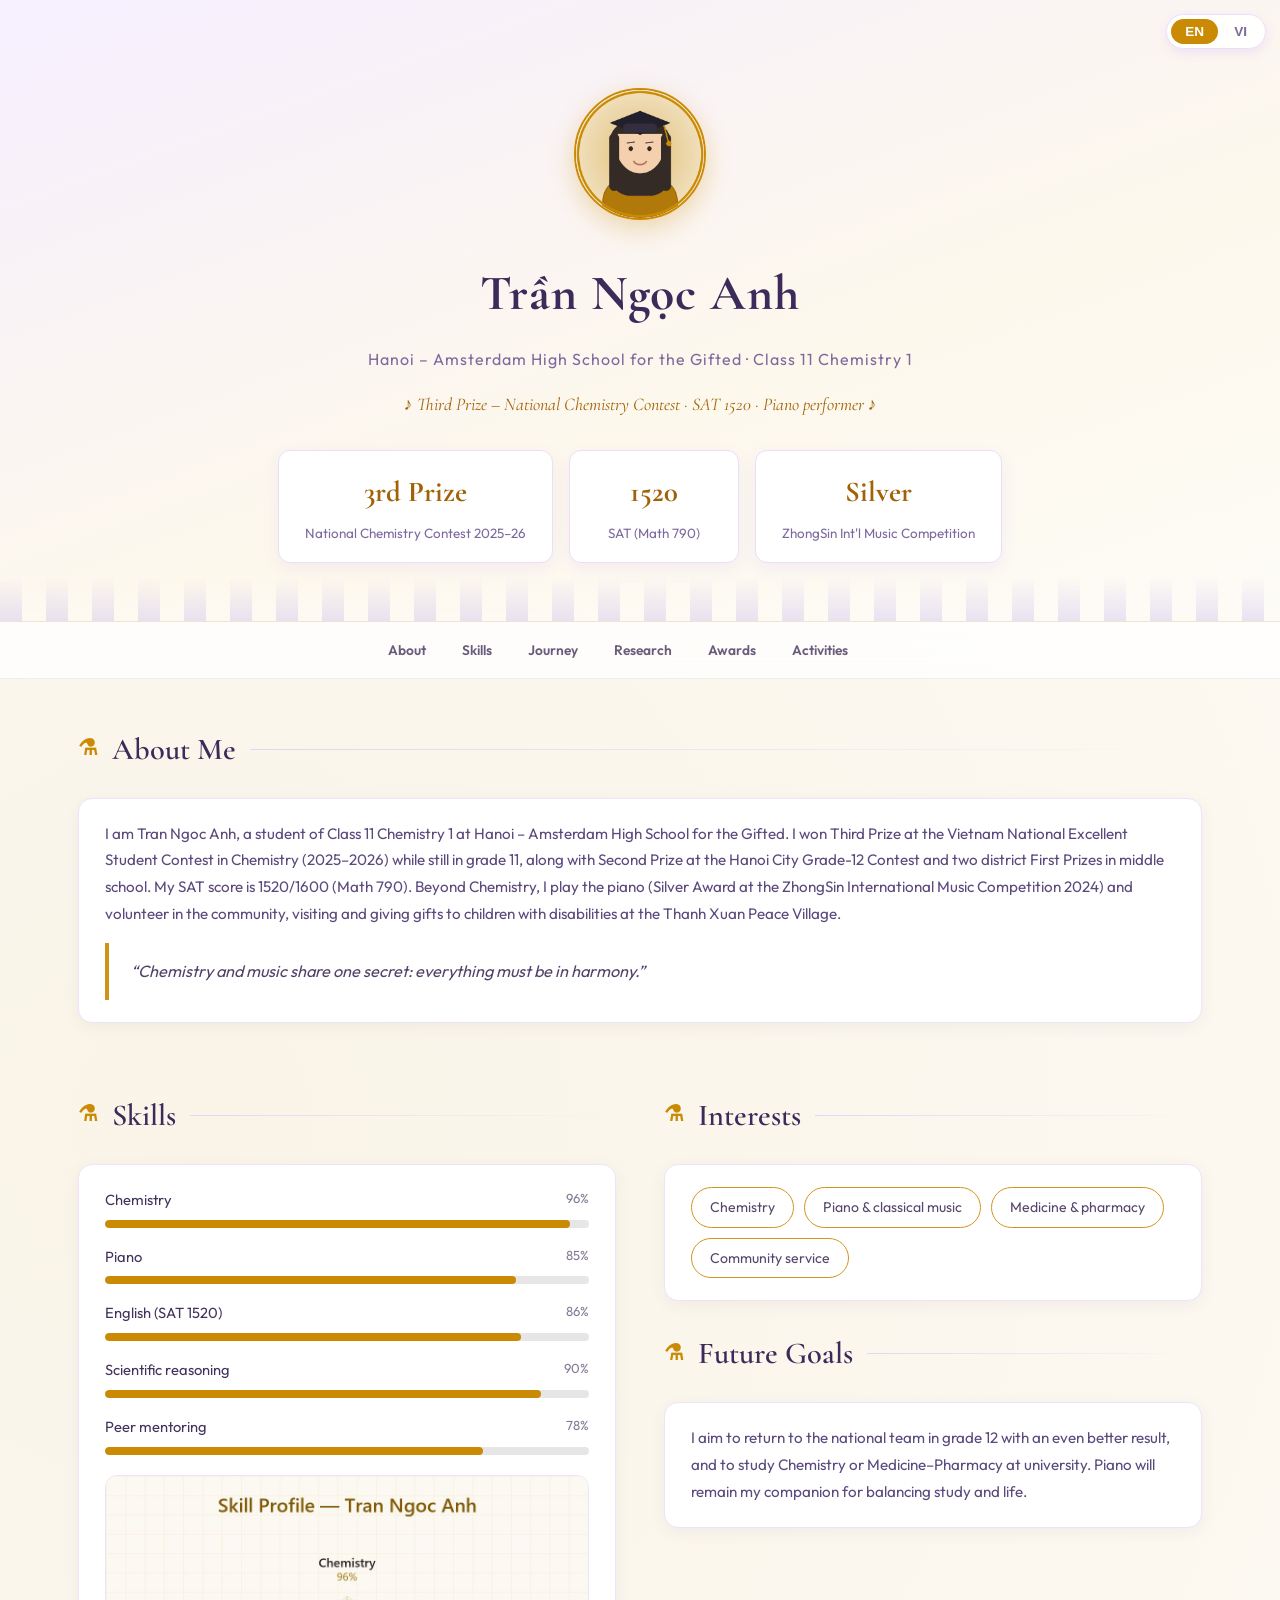
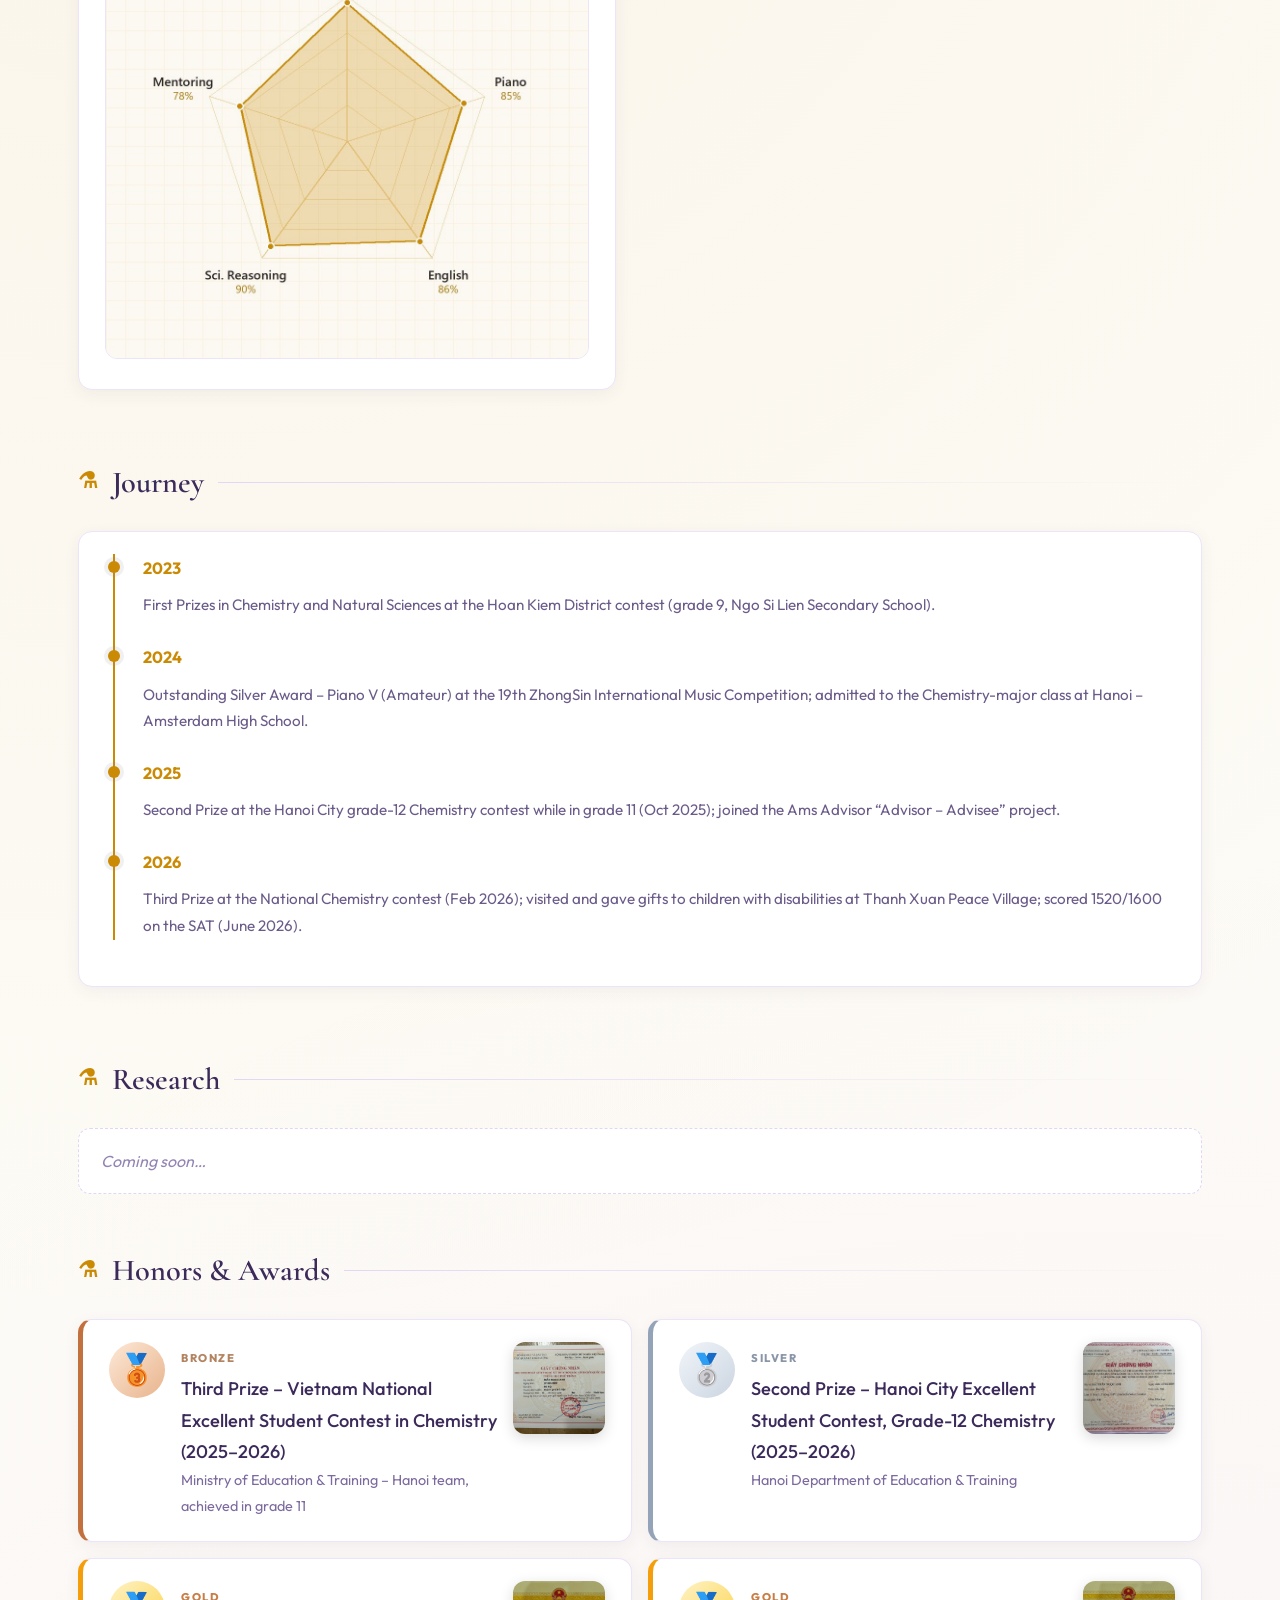
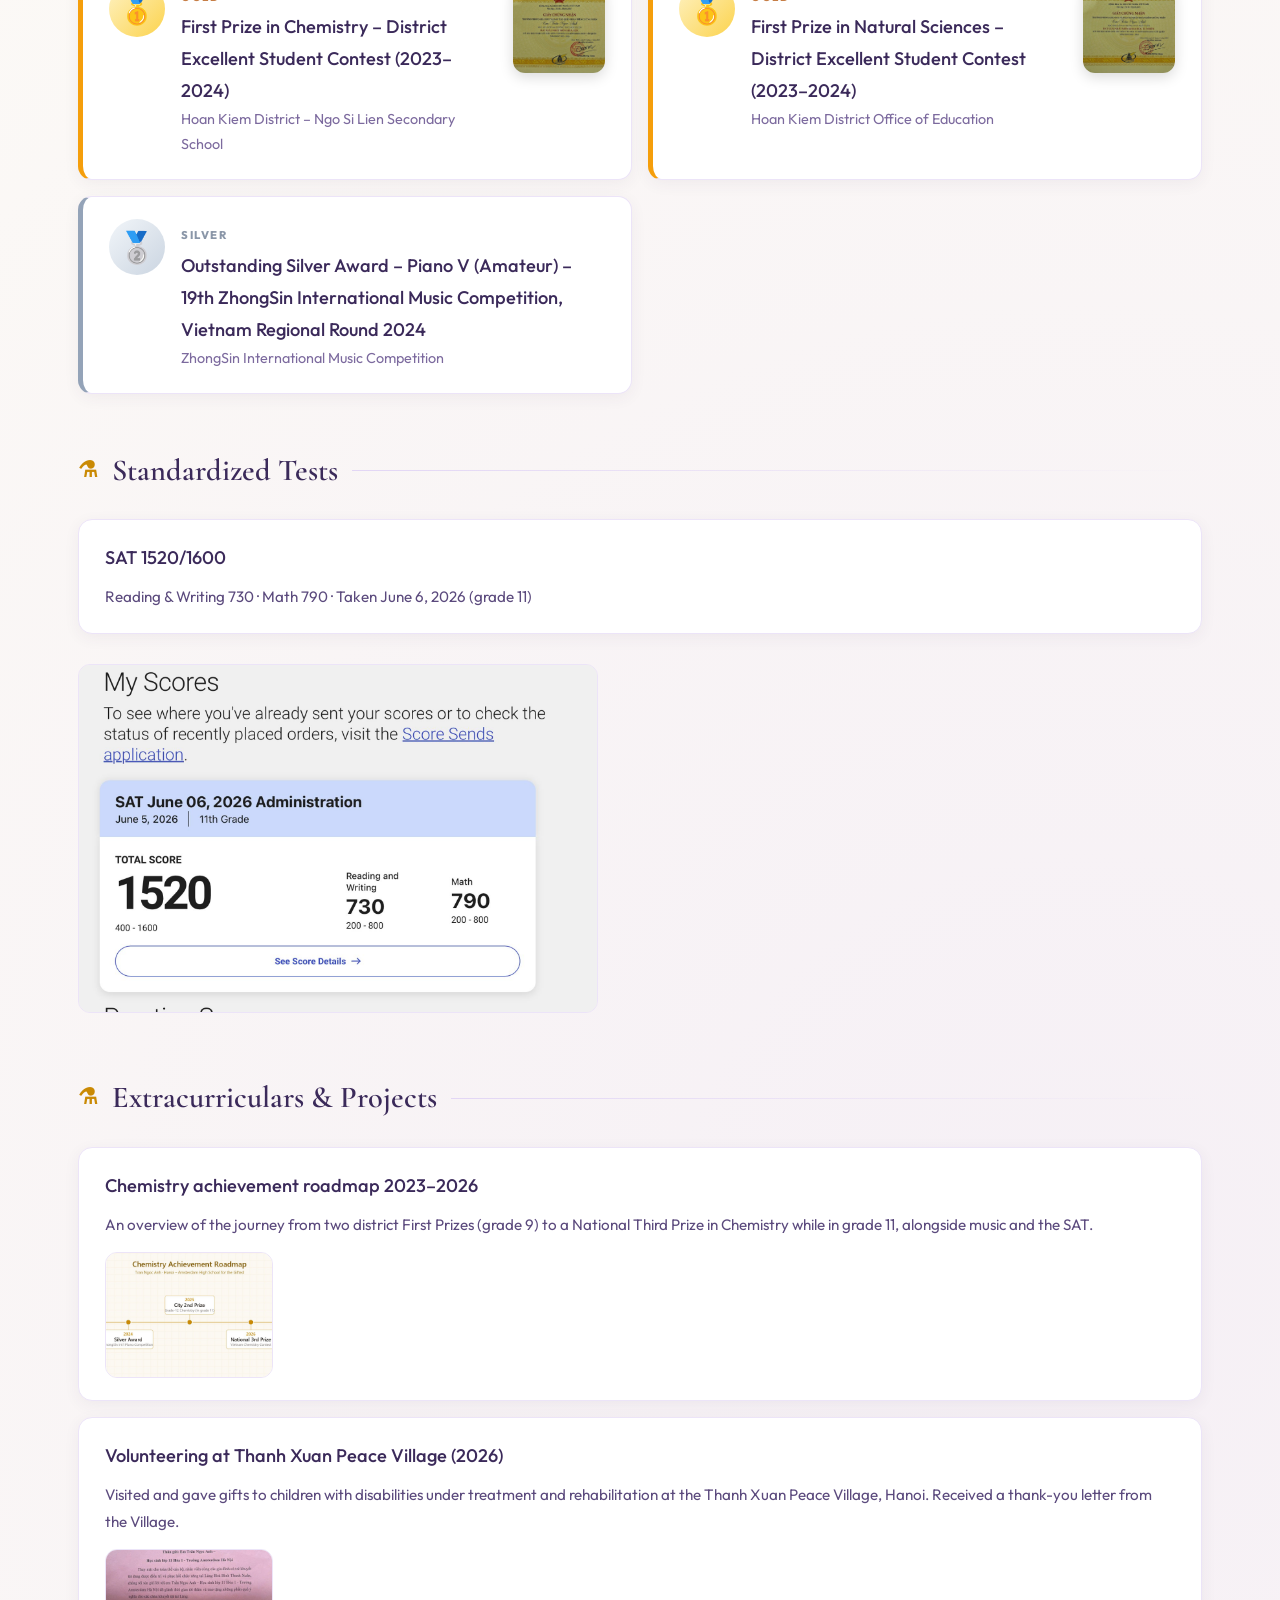
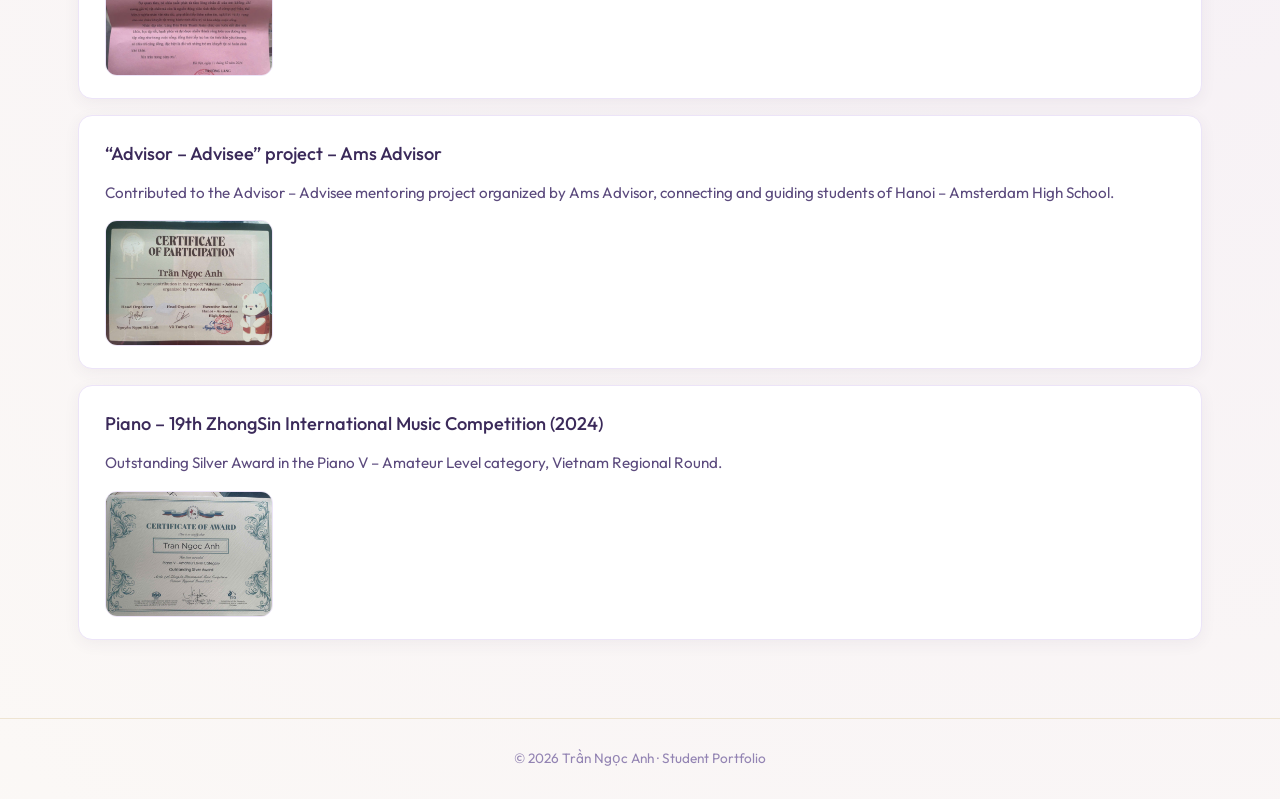
==== commit c51aafdb: "Use illustrated student avatars; move thank-you letters into activity galleries Co-Authored-By: Clau" ====
--- a/index.html
+++ b/index.html
@@ -105,4 +105,4 @@
 .lang-switch{background:rgba(255,255,255,.92);border:1px solid #eadefb;box-shadow:0 4px 12px rgba(124,58,237,.1)}
 .lbtn{color:#7c6a9e}.lbtn.active{background:#ca8a04;color:#fff}
 .certimg{border-radius:12px;border:1px solid #ece4f8}
-</style></head><body><div class='lang-switch'><button class='lbtn' data-l='en'>EN</button><button class='lbtn' data-l='vi'>VI</button></div><div class='pane-vi' lang='vi'><header><div class='container'><div class='element'><i>2026</i><b>An</b><u>Chem · Piano</u></div><h1>Trần Ngọc Anh</h1><div class='school'>THPT chuyên Hà Nội – Amsterdam · Lớp 11 Hóa 1</div><div class='tagline'>Giải Ba HSG Quốc gia Hóa học · SAT 1520 · Piano performer</div><div class='stats'><div class='stat'><b>Giải Ba</b><span>HSG Quốc gia Hóa học 2025–26</span></div><div class='stat'><b>1520</b><span>SAT (Math 790)</span></div><div class='stat'><b>Bạc</b><span>ZhongSin Int&#x27;l Music Competition</span></div></div></div></header><nav class='topnav'><a href='#about-vi'>Giới thiệu</a><a href='#skills-vi'>Kỹ năng</a><a href='#journey-vi'>Hành trình</a><a href='#research-vi'>Nghiên cứu</a><a href='#awards-vi'>Thành tích</a><a href='#activities-vi'>Hoạt động</a></nav><main class='container'><section id='about-vi'><h2>Giới thiệu</h2><div class='card'><p style='margin-top:0'>Mình là Trần Ngọc Anh, học sinh lớp 11 Hóa 1, trường THPT chuyên Hà Nội – Amsterdam. Mình đạt Giải Ba kỳ thi chọn Học sinh giỏi Quốc gia môn Hóa học năm học 2025–2026 khi đang học lớp 11, cùng Giải Nhì HSG Thành phố lớp 12 và hai Giải Nhất cấp quận thời THCS. Mình đạt SAT 1520/1600 (Math 790). Ngoài Hóa học, mình chơi piano (giải Bạc cuộc thi âm nhạc quốc tế ZhongSin 2024) và tích cực tham gia hoạt động cộng đồng như thăm và tặng quà trẻ khuyết tật tại Làng Hòa Bình Thanh Xuân.</p><blockquote class='quote'>“Hóa học và âm nhạc giống nhau ở một điểm: mọi thứ đều phải hài hòa.”</blockquote></div></section><div class='twocol'><section id='skills-vi'><h2>Kỹ năng</h2><div class='card reveal'><div class='skillgrid' style='grid-template-columns:1fr'><div class='skill'><span>Hóa học<em>96%</em></span><div class='bar'><i style='width:96%'></i></div></div><div class='skill'><span>Piano<em>85%</em></span><div class='bar'><i style='width:85%'></i></div></div><div class='skill'><span>Tiếng Anh (SAT 1520)<em>86%</em></span><div class='bar'><i style='width:86%'></i></div></div><div class='skill'><span>Tư duy khoa học tự nhiên<em>90%</em></span><div class='bar'><i style='width:90%'></i></div></div><div class='skill'><span>Cố vấn đồng trang lứa<em>78%</em></span><div class='bar'><i style='width:78%'></i></div></div></div><a href='assets/img/skill-radar.jpg'><img class='certimg' style='max-width:100%;margin-top:20px' src='assets/img/skill-radar.jpg' alt='skill radar' loading='lazy'></a></div></section><section><h2>Sở thích & Quan tâm</h2><div class='card'><div class='chips'><span>Hóa học</span><span>Piano &amp; âm nhạc cổ điển</span><span>Y – dược</span><span>Hoạt động cộng đồng</span></div></div><h2 style='margin-top:26px'>Định hướng tương lai</h2><div class='card'><p style='margin-top:0'>Mình đặt mục tiêu vào đội tuyển thi HSG Quốc gia năm lớp 12 với thành tích cao hơn, và theo đuổi ngành Hóa học hoặc Y – Dược ở bậc đại học. Piano vẫn sẽ là người bạn đồng hành giúp mình cân bằng giữa học tập và cuộc sống.</p></div></section></div><section id='journey-vi'><h2>Hành trình</h2><div class='card reveal'><div class='tl'><div class='tl-item'><span class='tl-year'>2023</span><p>Giải Nhất môn Hóa học và giải Nhất môn Khoa học Tự nhiên kỳ thi HSG Quận Hoàn Kiếm (lớp 9, THCS Ngô Sĩ Liên).</p></div><div class='tl-item'><span class='tl-year'>2024</span><p>Outstanding Silver Award – Piano V (Amateur) tại 19th ZhongSin International Music Competition; trúng tuyển lớp chuyên Hóa, THPT chuyên Hà Nội – Amsterdam.</p></div><div class='tl-item'><span class='tl-year'>2025</span><p>Giải Nhì kỳ thi HSG Thành phố lớp 12 môn Hóa học khi đang học lớp 11 (10/2025); tham gia dự án Advisor – Advisee của Ams Advisor.</p></div><div class='tl-item'><span class='tl-year'>2026</span><p>Giải Ba kỳ thi chọn HSG Quốc gia môn Hóa học (02/2026); thăm và tặng quà trẻ khuyết tật tại Làng Hòa Bình Thanh Xuân; SAT 1520/1600 (06/2026).</p></div></div></div></section><section id='research-vi'><h2>Nghiên cứu khoa học</h2><div class='empty'>Đang cập nhật…</div></section><section id='awards-vi'><h2>Thành tích & Giải thưởng</h2><div class='awgrid'><div class='card award reveal rk-bronze'><div class='medal'>🥉</div><div class='awbody'><span class='rklab'>Đồng · Bronze</span><h3>Giải Ba kỳ thi chọn Học sinh giỏi Quốc gia THPT môn Hóa học (2025–2026)</h3><div class='org'>Bộ GD&amp;ĐT – đội tuyển TP Hà Nội, khi đang học lớp 11</div></div><a class='awthumb' href='assets/img/award-giai-ba-ky-thi-chon-hoc-sinh-gioi-quoc-gia-thpt-mo.jpg'><img src='assets/img/award-giai-ba-ky-thi-chon-hoc-sinh-gioi-quoc-gia-thpt-mo.jpg' alt='Giải Ba kỳ thi chọn Học sinh giỏi Quốc gia THPT môn Hóa học (2025–2026)' loading='lazy'></a></div><div class='card award reveal rk-silver'><div class='medal'>🥈</div><div class='awbody'><span class='rklab'>Bạc · Silver</span><h3>Giải Nhì kỳ thi chọn HSG Thành phố các môn văn hóa lớp 12 – môn Hóa học (2025–2026)</h3><div class='org'>Sở GD&amp;ĐT Hà Nội</div></div><a class='awthumb' href='assets/img/award-giai-nhi-ky-thi-chon-hsg-thanh-pho-cac-mon-van-hoa.jpg'><img src='assets/img/award-giai-nhi-ky-thi-chon-hsg-thanh-pho-cac-mon-van-hoa.jpg' alt='Giải Nhì kỳ thi chọn HSG Thành phố các môn văn hóa lớp 12 – môn Hóa học (2025–2026)' loading='lazy'></a></div><div class='card award reveal rk-gold'><div class='medal'>🥇</div><div class='awbody'><span class='rklab'>Vàng · Gold</span><h3>Giải Nhất môn Hóa học – kỳ thi HSG cấp quận (2023–2024)</h3><div class='org'>Phòng GD&amp;ĐT Quận Hoàn Kiếm – THCS Ngô Sĩ Liên</div></div><a class='awthumb' href='assets/img/award-giai-nhat-mon-hoa-hoc-ky-thi-hsg-cap-quan-2023-202.jpg'><img src='assets/img/award-giai-nhat-mon-hoa-hoc-ky-thi-hsg-cap-quan-2023-202.jpg' alt='Giải Nhất môn Hóa học – kỳ thi HSG cấp quận (2023–2024)' loading='lazy'></a></div><div class='card award reveal rk-gold'><div class='medal'>🥇</div><div class='awbody'><span class='rklab'>Vàng · Gold</span><h3>Giải Nhất môn Khoa học Tự nhiên – kỳ thi HSG cấp quận (2023–2024)</h3><div class='org'>Phòng GD&amp;ĐT Quận Hoàn Kiếm</div></div><a class='awthumb' href='assets/img/award-giai-nhat-mon-khoa-hoc-tu-nhien-ky-thi-hsg-cap-qua.jpg'><img src='assets/img/award-giai-nhat-mon-khoa-hoc-tu-nhien-ky-thi-hsg-cap-qua.jpg' alt='Giải Nhất môn Khoa học Tự nhiên – kỳ thi HSG cấp quận (2023–2024)' loading='lazy'></a></div><div class='card award reveal rk-silver'><div class='medal'>🥈</div><div class='awbody'><span class='rklab'>Bạc · Silver</span><h3>Outstanding Silver Award – Piano V (Amateur) – 19th ZhongSin International Music Competition, Vietnam Regional Round 2024</h3><div class='org'>ZhongSin International Music Competition</div></div></div></div></section><section><h2>Chứng chỉ chuẩn hóa</h2><div class='certgrid'><div class='card'><h3>SAT 1520/1600</h3><p>Reading &amp; Writing 730 · Math 790 · Kỳ thi 06/06/2026 (lớp 11)</p></div></div><img class='certimg' src='assets/img/sat-score.jpg' alt='SAT score'></section><section id='activities-vi'><h2>Hoạt động ngoại khóa & Dự án</h2><div class='card reveal'><h3>Lộ trình thành tích Hóa học 2023–2026</h3><p>Tổng quan chặng đường từ hai giải Nhất cấp quận (lớp 9) tới Giải Ba Học sinh giỏi Quốc gia môn Hóa học khi đang học lớp 11, song song với âm nhạc và SAT.</p><div class='gallery'><a href='assets/img/act0-0.jpg'><img src='assets/img/act0-0.jpg' alt='Lộ trình thành tích Hóa học 2023–2026' loading='lazy'></a></div></div><div class='card reveal'><h3>Thiện nguyện tại Làng Hòa Bình Thanh Xuân (2026)</h3><p>Thăm hỏi và trao quà cho trẻ khuyết tật đang điều trị, phục hồi chức năng tại Làng Hòa Bình Thanh Xuân, Hà Nội. Được Làng gửi Thư cảm ơn ghi nhận tấm lòng nhân ái.</p><div class='gallery'><a href='assets/img/act1-0.jpg'><img src='assets/img/act1-0.jpg' alt='Thiện nguyện tại Làng Hòa Bình Thanh Xuân (2026)' loading='lazy'></a></div></div><div class='card reveal'><h3>Dự án “Advisor – Advisee” – Ams Advisor</h3><p>Tham gia đóng góp cho dự án Advisor – Advisee do Ams Advisor tổ chức, hỗ trợ kết nối và định hướng cho học sinh trường THPT chuyên Hà Nội – Amsterdam.</p><div class='gallery'><a href='assets/img/act2-0.jpg'><img src='assets/img/act2-0.jpg' alt='Dự án “Advisor – Advisee” – Ams Advisor' loading='lazy'></a></div></div><div class='card reveal'><h3>Piano – 19th ZhongSin International Music Competition (2024)</h3><p>Outstanding Silver Award hạng mục Piano V – Amateur Level, vòng khu vực Việt Nam.</p><div class='gallery'><a href='assets/img/act3-0.jpg'><img src='assets/img/act3-0.jpg' alt='Piano – 19th ZhongSin International Music Competition (2024)' loading='lazy'></a></div></div></section></main><footer>© 2026 Trần Ngọc Anh · Portfolio học sinh</footer></div><div class='pane-en' lang='en'><header><div class='container'><div class='element'><i>2026</i><b>An</b><u>Chem · Piano</u></div><h1>Trần Ngọc Anh</h1><div class='school'>Hanoi – Amsterdam High School for the Gifted · Class 11 Chemistry 1</div><div class='tagline'>Third Prize – National Chemistry Contest · SAT 1520 · Piano performer</div><div class='stats'><div class='stat'><b>3rd Prize</b><span>National Chemistry Contest 2025–26</span></div><div class='stat'><b>1520</b><span>SAT (Math 790)</span></div><div class='stat'><b>Silver</b><span>ZhongSin Int&#x27;l Music Competition</span></div></div></div></header><nav class='topnav'><a href='#about-en'>About</a><a href='#skills-en'>Skills</a><a href='#journey-en'>Journey</a><a href='#research-en'>Research</a><a href='#awards-en'>Awards</a><a href='#activities-en'>Activities</a></nav><main class='container'><section id='about-en'><h2>About Me</h2><div class='card'><p style='margin-top:0'>I am Tran Ngoc Anh, a student of Class 11 Chemistry 1 at Hanoi – Amsterdam High School for the Gifted. I won Third Prize at the Vietnam National Excellent Student Contest in Chemistry (2025–2026) while still in grade 11, along with Second Prize at the Hanoi City Grade-12 Contest and two district First Prizes in middle school. My SAT score is 1520/1600 (Math 790). Beyond Chemistry, I play the piano (Silver Award at the ZhongSin International Music Competition 2024) and volunteer in the community, visiting and giving gifts to children with disabilities at the Thanh Xuan Peace Village.</p><blockquote class='quote'>“Chemistry and music share one secret: everything must be in harmony.”</blockquote></div></section><div class='twocol'><section id='skills-en'><h2>Skills</h2><div class='card reveal'><div class='skillgrid' style='grid-template-columns:1fr'><div class='skill'><span>Chemistry<em>96%</em></span><div class='bar'><i style='width:96%'></i></div></div><div class='skill'><span>Piano<em>85%</em></span><div class='bar'><i style='width:85%'></i></div></div><div class='skill'><span>English (SAT 1520)<em>86%</em></span><div class='bar'><i style='width:86%'></i></div></div><div class='skill'><span>Scientific reasoning<em>90%</em></span><div class='bar'><i style='width:90%'></i></div></div><div class='skill'><span>Peer mentoring<em>78%</em></span><div class='bar'><i style='width:78%'></i></div></div></div><a href='assets/img/skill-radar.jpg'><img class='certimg' style='max-width:100%;margin-top:20px' src='assets/img/skill-radar.jpg' alt='skill radar' loading='lazy'></a></div></section><section><h2>Interests</h2><div class='card'><div class='chips'><span>Chemistry</span><span>Piano &amp; classical music</span><span>Medicine &amp; pharmacy</span><span>Community service</span></div></div><h2 style='margin-top:26px'>Future Goals</h2><div class='card'><p style='margin-top:0'>I aim to return to the national team in grade 12 with an even better result, and to study Chemistry or Medicine–Pharmacy at university. Piano will remain my companion for balancing study and life.</p></div></section></div><section id='journey-en'><h2>Journey</h2><div class='card reveal'><div class='tl'><div class='tl-item'><span class='tl-year'>2023</span><p>First Prizes in Chemistry and Natural Sciences at the Hoan Kiem District contest (grade 9, Ngo Si Lien Secondary School).</p></div><div class='tl-item'><span class='tl-year'>2024</span><p>Outstanding Silver Award – Piano V (Amateur) at the 19th ZhongSin International Music Competition; admitted to the Chemistry-major class at Hanoi – Amsterdam High School.</p></div><div class='tl-item'><span class='tl-year'>2025</span><p>Second Prize at the Hanoi City grade-12 Chemistry contest while in grade 11 (Oct 2025); joined the Ams Advisor “Advisor – Advisee” project.</p></div><div class='tl-item'><span class='tl-year'>2026</span><p>Third Prize at the National Chemistry contest (Feb 2026); visited and gave gifts to children with disabilities at Thanh Xuan Peace Village; scored 1520/1600 on the SAT (June 2026).</p></div></div></div></section><section id='research-en'><h2>Research</h2><div class='empty'>Coming soon…</div></section><section id='awards-en'><h2>Honors & Awards</h2><div class='awgrid'><div class='card award reveal rk-bronze'><div class='medal'>🥉</div><div class='awbody'><span class='rklab'>Bronze</span><h3>Third Prize – Vietnam National Excellent Student Contest in Chemistry (2025–2026)</h3><div class='org'>Ministry of Education &amp; Training – Hanoi team, achieved in grade 11</div></div><a class='awthumb' href='assets/img/award-giai-ba-ky-thi-chon-hoc-sinh-gioi-quoc-gia-thpt-mo.jpg'><img src='assets/img/award-giai-ba-ky-thi-chon-hoc-sinh-gioi-quoc-gia-thpt-mo.jpg' alt='Third Prize – Vietnam National Excellent Student Contest in Chemistry (2025–2026)' loading='lazy'></a></div><div class='card award reveal rk-silver'><div class='medal'>🥈</div><div class='awbody'><span class='rklab'>Silver</span><h3>Second Prize – Hanoi City Excellent Student Contest, Grade-12 Chemistry (2025–2026)</h3><div class='org'>Hanoi Department of Education &amp; Training</div></div><a class='awthumb' href='assets/img/award-giai-nhi-ky-thi-chon-hsg-thanh-pho-cac-mon-van-hoa.jpg'><img src='assets/img/award-giai-nhi-ky-thi-chon-hsg-thanh-pho-cac-mon-van-hoa.jpg' alt='Second Prize – Hanoi City Excellent Student Contest, Grade-12 Chemistry (2025–2026)' loading='lazy'></a></div><div class='card award reveal rk-gold'><div class='medal'>🥇</div><div class='awbody'><span class='rklab'>Gold</span><h3>First Prize in Chemistry – District Excellent Student Contest (2023–2024)</h3><div class='org'>Hoan Kiem District – Ngo Si Lien Secondary School</div></div><a class='awthumb' href='assets/img/award-giai-nhat-mon-hoa-hoc-ky-thi-hsg-cap-quan-2023-202.jpg'><img src='assets/img/award-giai-nhat-mon-hoa-hoc-ky-thi-hsg-cap-quan-2023-202.jpg' alt='First Prize in Chemistry – District Excellent Student Contest (2023–2024)' loading='lazy'></a></div><div class='card award reveal rk-gold'><div class='medal'>🥇</div><div class='awbody'><span class='rklab'>Gold</span><h3>First Prize in Natural Sciences – District Excellent Student Contest (2023–2024)</h3><div class='org'>Hoan Kiem District Office of Education</div></div><a class='awthumb' href='assets/img/award-giai-nhat-mon-khoa-hoc-tu-nhien-ky-thi-hsg-cap-qua.jpg'><img src='assets/img/award-giai-nhat-mon-khoa-hoc-tu-nhien-ky-thi-hsg-cap-qua.jpg' alt='First Prize in Natural Sciences – District Excellent Student Contest (2023–2024)' loading='lazy'></a></div><div class='card award reveal rk-silver'><div class='medal'>🥈</div><div class='awbody'><span class='rklab'>Silver</span><h3>Outstanding Silver Award – Piano V (Amateur) – 19th ZhongSin International Music Competition, Vietnam Regional Round 2024</h3><div class='org'>ZhongSin International Music Competition</div></div></div></div></section><section><h2>Standardized Tests</h2><div class='certgrid'><div class='card'><h3>SAT 1520/1600</h3><p>Reading &amp; Writing 730 · Math 790 · Taken June 6, 2026 (grade 11)</p></div></div><img class='certimg' src='assets/img/sat-score.jpg' alt='SAT score'></section><section id='activities-en'><h2>Extracurriculars & Projects</h2><div class='card reveal'><h3>Chemistry achievement roadmap 2023–2026</h3><p>An overview of the journey from two district First Prizes (grade 9) to a National Third Prize in Chemistry while in grade 11, alongside music and the SAT.</p><div class='gallery'><a href='assets/img/act0-0.jpg'><img src='assets/img/act0-0.jpg' alt='Chemistry achievement roadmap 2023–2026' loading='lazy'></a></div></div><div class='card reveal'><h3>Volunteering at Thanh Xuan Peace Village (2026)</h3><p>Visited and gave gifts to children with disabilities under treatment and rehabilitation at the Thanh Xuan Peace Village, Hanoi. Received a thank-you letter from the Village.</p><div class='gallery'><a href='assets/img/act1-0.jpg'><img src='assets/img/act1-0.jpg' alt='Volunteering at Thanh Xuan Peace Village (2026)' loading='lazy'></a></div></div><div class='card reveal'><h3>“Advisor – Advisee” project – Ams Advisor</h3><p>Contributed to the Advisor – Advisee mentoring project organized by Ams Advisor, connecting and guiding students of Hanoi – Amsterdam High School.</p><div class='gallery'><a href='assets/img/act2-0.jpg'><img src='assets/img/act2-0.jpg' alt='“Advisor – Advisee” project – Ams Advisor' loading='lazy'></a></div></div><div class='card reveal'><h3>Piano – 19th ZhongSin International Music Competition (2024)</h3><p>Outstanding Silver Award in the Piano V – Amateur Level category, Vietnam Regional Round.</p><div class='gallery'><a href='assets/img/act3-0.jpg'><img src='assets/img/act3-0.jpg' alt='Piano – 19th ZhongSin International Music Competition (2024)' loading='lazy'></a></div></div></section></main><footer>© 2026 Trần Ngọc Anh · Student Portfolio</footer></div><script>function setLang(l,save){document.body.classList.toggle('lang-en',l==='en');document.documentElement.lang=l;if(save){try{localStorage.setItem('plang',l)}catch(e){}}document.querySelectorAll('.lbtn').forEach(function(b){b.classList.toggle('active',b.dataset.l===l)});}document.querySelectorAll('.lbtn').forEach(function(b){b.addEventListener('click',function(){setLang(b.dataset.l,true)})});var saved='en';try{saved=localStorage.getItem('plang')||'en'}catch(e){}setLang(saved,false);var io=new IntersectionObserver(function(es){es.forEach(function(x){if(x.isIntersecting){x.target.classList.add('in');io.unobserve(x.target)}})},{threshold:.08});document.querySelectorAll('.reveal').forEach(function(el){io.observe(el)});var lb=document.createElement('div');lb.className='lb';lb.innerHTML='<img>';document.body.appendChild(lb);lb.addEventListener('click',function(){lb.classList.remove('open')});document.querySelectorAll('.gallery a,.awthumb').forEach(function(a){a.addEventListener('click',function(ev){ev.preventDefault();lb.querySelector('img').src=a.getAttribute('href');lb.classList.add('open')})});</script></body></html>+</style></head><body><div class='lang-switch'><button class='lbtn' data-l='en'>EN</button><button class='lbtn' data-l='vi'>VI</button></div><div class='pane-vi' lang='vi'><header><div class='container'><img class='avatar' src='assets/img/avatar.jpg' alt='Trần Ngọc Anh'><h1>Trần Ngọc Anh</h1><div class='school'>THPT chuyên Hà Nội – Amsterdam · Lớp 11 Hóa 1</div><div class='tagline'>Giải Ba HSG Quốc gia Hóa học · SAT 1520 · Piano performer</div><div class='stats'><div class='stat'><b>Giải Ba</b><span>HSG Quốc gia Hóa học 2025–26</span></div><div class='stat'><b>1520</b><span>SAT (Math 790)</span></div><div class='stat'><b>Bạc</b><span>ZhongSin Int&#x27;l Music Competition</span></div></div></div></header><nav class='topnav'><a href='#about-vi'>Giới thiệu</a><a href='#skills-vi'>Kỹ năng</a><a href='#journey-vi'>Hành trình</a><a href='#research-vi'>Nghiên cứu</a><a href='#awards-vi'>Thành tích</a><a href='#activities-vi'>Hoạt động</a></nav><main class='container'><section id='about-vi'><h2>Giới thiệu</h2><div class='card'><p style='margin-top:0'>Mình là Trần Ngọc Anh, học sinh lớp 11 Hóa 1, trường THPT chuyên Hà Nội – Amsterdam. Mình đạt Giải Ba kỳ thi chọn Học sinh giỏi Quốc gia môn Hóa học năm học 2025–2026 khi đang học lớp 11, cùng Giải Nhì HSG Thành phố lớp 12 và hai Giải Nhất cấp quận thời THCS. Mình đạt SAT 1520/1600 (Math 790). Ngoài Hóa học, mình chơi piano (giải Bạc cuộc thi âm nhạc quốc tế ZhongSin 2024) và tích cực tham gia hoạt động cộng đồng như thăm và tặng quà trẻ khuyết tật tại Làng Hòa Bình Thanh Xuân.</p><blockquote class='quote'>“Hóa học và âm nhạc giống nhau ở một điểm: mọi thứ đều phải hài hòa.”</blockquote></div></section><div class='twocol'><section id='skills-vi'><h2>Kỹ năng</h2><div class='card reveal'><div class='skillgrid' style='grid-template-columns:1fr'><div class='skill'><span>Hóa học<em>96%</em></span><div class='bar'><i style='width:96%'></i></div></div><div class='skill'><span>Piano<em>85%</em></span><div class='bar'><i style='width:85%'></i></div></div><div class='skill'><span>Tiếng Anh (SAT 1520)<em>86%</em></span><div class='bar'><i style='width:86%'></i></div></div><div class='skill'><span>Tư duy khoa học tự nhiên<em>90%</em></span><div class='bar'><i style='width:90%'></i></div></div><div class='skill'><span>Cố vấn đồng trang lứa<em>78%</em></span><div class='bar'><i style='width:78%'></i></div></div></div><a href='assets/img/skill-radar.jpg'><img class='certimg' style='max-width:100%;margin-top:20px' src='assets/img/skill-radar.jpg' alt='skill radar' loading='lazy'></a></div></section><section><h2>Sở thích & Quan tâm</h2><div class='card'><div class='chips'><span>Hóa học</span><span>Piano &amp; âm nhạc cổ điển</span><span>Y – dược</span><span>Hoạt động cộng đồng</span></div></div><h2 style='margin-top:26px'>Định hướng tương lai</h2><div class='card'><p style='margin-top:0'>Mình đặt mục tiêu vào đội tuyển thi HSG Quốc gia năm lớp 12 với thành tích cao hơn, và theo đuổi ngành Hóa học hoặc Y – Dược ở bậc đại học. Piano vẫn sẽ là người bạn đồng hành giúp mình cân bằng giữa học tập và cuộc sống.</p></div></section></div><section id='journey-vi'><h2>Hành trình</h2><div class='card reveal'><div class='tl'><div class='tl-item'><span class='tl-year'>2023</span><p>Giải Nhất môn Hóa học và giải Nhất môn Khoa học Tự nhiên kỳ thi HSG Quận Hoàn Kiếm (lớp 9, THCS Ngô Sĩ Liên).</p></div><div class='tl-item'><span class='tl-year'>2024</span><p>Outstanding Silver Award – Piano V (Amateur) tại 19th ZhongSin International Music Competition; trúng tuyển lớp chuyên Hóa, THPT chuyên Hà Nội – Amsterdam.</p></div><div class='tl-item'><span class='tl-year'>2025</span><p>Giải Nhì kỳ thi HSG Thành phố lớp 12 môn Hóa học khi đang học lớp 11 (10/2025); tham gia dự án Advisor – Advisee của Ams Advisor.</p></div><div class='tl-item'><span class='tl-year'>2026</span><p>Giải Ba kỳ thi chọn HSG Quốc gia môn Hóa học (02/2026); thăm và tặng quà trẻ khuyết tật tại Làng Hòa Bình Thanh Xuân; SAT 1520/1600 (06/2026).</p></div></div></div></section><section id='research-vi'><h2>Nghiên cứu khoa học</h2><div class='empty'>Đang cập nhật…</div></section><section id='awards-vi'><h2>Thành tích & Giải thưởng</h2><div class='awgrid'><div class='card award reveal rk-bronze'><div class='medal'>🥉</div><div class='awbody'><span class='rklab'>Đồng · Bronze</span><h3>Giải Ba kỳ thi chọn Học sinh giỏi Quốc gia THPT môn Hóa học (2025–2026)</h3><div class='org'>Bộ GD&amp;ĐT – đội tuyển TP Hà Nội, khi đang học lớp 11</div></div><a class='awthumb' href='assets/img/award-giai-ba-ky-thi-chon-hoc-sinh-gioi-quoc-gia-thpt-mo.jpg'><img src='assets/img/award-giai-ba-ky-thi-chon-hoc-sinh-gioi-quoc-gia-thpt-mo.jpg' alt='Giải Ba kỳ thi chọn Học sinh giỏi Quốc gia THPT môn Hóa học (2025–2026)' loading='lazy'></a></div><div class='card award reveal rk-silver'><div class='medal'>🥈</div><div class='awbody'><span class='rklab'>Bạc · Silver</span><h3>Giải Nhì kỳ thi chọn HSG Thành phố các môn văn hóa lớp 12 – môn Hóa học (2025–2026)</h3><div class='org'>Sở GD&amp;ĐT Hà Nội</div></div><a class='awthumb' href='assets/img/award-giai-nhi-ky-thi-chon-hsg-thanh-pho-cac-mon-van-hoa.jpg'><img src='assets/img/award-giai-nhi-ky-thi-chon-hsg-thanh-pho-cac-mon-van-hoa.jpg' alt='Giải Nhì kỳ thi chọn HSG Thành phố các môn văn hóa lớp 12 – môn Hóa học (2025–2026)' loading='lazy'></a></div><div class='card award reveal rk-gold'><div class='medal'>🥇</div><div class='awbody'><span class='rklab'>Vàng · Gold</span><h3>Giải Nhất môn Hóa học – kỳ thi HSG cấp quận (2023–2024)</h3><div class='org'>Phòng GD&amp;ĐT Quận Hoàn Kiếm – THCS Ngô Sĩ Liên</div></div><a class='awthumb' href='assets/img/award-giai-nhat-mon-hoa-hoc-ky-thi-hsg-cap-quan-2023-202.jpg'><img src='assets/img/award-giai-nhat-mon-hoa-hoc-ky-thi-hsg-cap-quan-2023-202.jpg' alt='Giải Nhất môn Hóa học – kỳ thi HSG cấp quận (2023–2024)' loading='lazy'></a></div><div class='card award reveal rk-gold'><div class='medal'>🥇</div><div class='awbody'><span class='rklab'>Vàng · Gold</span><h3>Giải Nhất môn Khoa học Tự nhiên – kỳ thi HSG cấp quận (2023–2024)</h3><div class='org'>Phòng GD&amp;ĐT Quận Hoàn Kiếm</div></div><a class='awthumb' href='assets/img/award-giai-nhat-mon-khoa-hoc-tu-nhien-ky-thi-hsg-cap-qua.jpg'><img src='assets/img/award-giai-nhat-mon-khoa-hoc-tu-nhien-ky-thi-hsg-cap-qua.jpg' alt='Giải Nhất môn Khoa học Tự nhiên – kỳ thi HSG cấp quận (2023–2024)' loading='lazy'></a></div><div class='card award reveal rk-silver'><div class='medal'>🥈</div><div class='awbody'><span class='rklab'>Bạc · Silver</span><h3>Outstanding Silver Award – Piano V (Amateur) – 19th ZhongSin International Music Competition, Vietnam Regional Round 2024</h3><div class='org'>ZhongSin International Music Competition</div></div></div></div></section><section><h2>Chứng chỉ chuẩn hóa</h2><div class='certgrid'><div class='card'><h3>SAT 1520/1600</h3><p>Reading &amp; Writing 730 · Math 790 · Kỳ thi 06/06/2026 (lớp 11)</p></div></div><img class='certimg' src='assets/img/sat-score.jpg' alt='SAT score'></section><section id='activities-vi'><h2>Hoạt động ngoại khóa & Dự án</h2><div class='card reveal'><h3>Lộ trình thành tích Hóa học 2023–2026</h3><p>Tổng quan chặng đường từ hai giải Nhất cấp quận (lớp 9) tới Giải Ba Học sinh giỏi Quốc gia môn Hóa học khi đang học lớp 11, song song với âm nhạc và SAT.</p><div class='gallery'><a href='assets/img/act0-0.jpg'><img src='assets/img/act0-0.jpg' alt='Lộ trình thành tích Hóa học 2023–2026' loading='lazy'></a></div></div><div class='card reveal'><h3>Thiện nguyện tại Làng Hòa Bình Thanh Xuân (2026)</h3><p>Thăm hỏi và trao quà cho trẻ khuyết tật đang điều trị, phục hồi chức năng tại Làng Hòa Bình Thanh Xuân, Hà Nội. Được Làng gửi Thư cảm ơn ghi nhận tấm lòng nhân ái.</p><div class='gallery'><a href='assets/img/act1-0.jpg'><img src='assets/img/act1-0.jpg' alt='Thiện nguyện tại Làng Hòa Bình Thanh Xuân (2026)' loading='lazy'></a></div></div><div class='card reveal'><h3>Dự án “Advisor – Advisee” – Ams Advisor</h3><p>Tham gia đóng góp cho dự án Advisor – Advisee do Ams Advisor tổ chức, hỗ trợ kết nối và định hướng cho học sinh trường THPT chuyên Hà Nội – Amsterdam.</p><div class='gallery'><a href='assets/img/act2-0.jpg'><img src='assets/img/act2-0.jpg' alt='Dự án “Advisor – Advisee” – Ams Advisor' loading='lazy'></a></div></div><div class='card reveal'><h3>Piano – 19th ZhongSin International Music Competition (2024)</h3><p>Outstanding Silver Award hạng mục Piano V – Amateur Level, vòng khu vực Việt Nam.</p><div class='gallery'><a href='assets/img/act3-0.jpg'><img src='assets/img/act3-0.jpg' alt='Piano – 19th ZhongSin International Music Competition (2024)' loading='lazy'></a></div></div></section></main><footer>© 2026 Trần Ngọc Anh · Portfolio học sinh</footer></div><div class='pane-en' lang='en'><header><div class='container'><img class='avatar' src='assets/img/avatar.jpg' alt='Trần Ngọc Anh'><h1>Trần Ngọc Anh</h1><div class='school'>Hanoi – Amsterdam High School for the Gifted · Class 11 Chemistry 1</div><div class='tagline'>Third Prize – National Chemistry Contest · SAT 1520 · Piano performer</div><div class='stats'><div class='stat'><b>3rd Prize</b><span>National Chemistry Contest 2025–26</span></div><div class='stat'><b>1520</b><span>SAT (Math 790)</span></div><div class='stat'><b>Silver</b><span>ZhongSin Int&#x27;l Music Competition</span></div></div></div></header><nav class='topnav'><a href='#about-en'>About</a><a href='#skills-en'>Skills</a><a href='#journey-en'>Journey</a><a href='#research-en'>Research</a><a href='#awards-en'>Awards</a><a href='#activities-en'>Activities</a></nav><main class='container'><section id='about-en'><h2>About Me</h2><div class='card'><p style='margin-top:0'>I am Tran Ngoc Anh, a student of Class 11 Chemistry 1 at Hanoi – Amsterdam High School for the Gifted. I won Third Prize at the Vietnam National Excellent Student Contest in Chemistry (2025–2026) while still in grade 11, along with Second Prize at the Hanoi City Grade-12 Contest and two district First Prizes in middle school. My SAT score is 1520/1600 (Math 790). Beyond Chemistry, I play the piano (Silver Award at the ZhongSin International Music Competition 2024) and volunteer in the community, visiting and giving gifts to children with disabilities at the Thanh Xuan Peace Village.</p><blockquote class='quote'>“Chemistry and music share one secret: everything must be in harmony.”</blockquote></div></section><div class='twocol'><section id='skills-en'><h2>Skills</h2><div class='card reveal'><div class='skillgrid' style='grid-template-columns:1fr'><div class='skill'><span>Chemistry<em>96%</em></span><div class='bar'><i style='width:96%'></i></div></div><div class='skill'><span>Piano<em>85%</em></span><div class='bar'><i style='width:85%'></i></div></div><div class='skill'><span>English (SAT 1520)<em>86%</em></span><div class='bar'><i style='width:86%'></i></div></div><div class='skill'><span>Scientific reasoning<em>90%</em></span><div class='bar'><i style='width:90%'></i></div></div><div class='skill'><span>Peer mentoring<em>78%</em></span><div class='bar'><i style='width:78%'></i></div></div></div><a href='assets/img/skill-radar.jpg'><img class='certimg' style='max-width:100%;margin-top:20px' src='assets/img/skill-radar.jpg' alt='skill radar' loading='lazy'></a></div></section><section><h2>Interests</h2><div class='card'><div class='chips'><span>Chemistry</span><span>Piano &amp; classical music</span><span>Medicine &amp; pharmacy</span><span>Community service</span></div></div><h2 style='margin-top:26px'>Future Goals</h2><div class='card'><p style='margin-top:0'>I aim to return to the national team in grade 12 with an even better result, and to study Chemistry or Medicine–Pharmacy at university. Piano will remain my companion for balancing study and life.</p></div></section></div><section id='journey-en'><h2>Journey</h2><div class='card reveal'><div class='tl'><div class='tl-item'><span class='tl-year'>2023</span><p>First Prizes in Chemistry and Natural Sciences at the Hoan Kiem District contest (grade 9, Ngo Si Lien Secondary School).</p></div><div class='tl-item'><span class='tl-year'>2024</span><p>Outstanding Silver Award – Piano V (Amateur) at the 19th ZhongSin International Music Competition; admitted to the Chemistry-major class at Hanoi – Amsterdam High School.</p></div><div class='tl-item'><span class='tl-year'>2025</span><p>Second Prize at the Hanoi City grade-12 Chemistry contest while in grade 11 (Oct 2025); joined the Ams Advisor “Advisor – Advisee” project.</p></div><div class='tl-item'><span class='tl-year'>2026</span><p>Third Prize at the National Chemistry contest (Feb 2026); visited and gave gifts to children with disabilities at Thanh Xuan Peace Village; scored 1520/1600 on the SAT (June 2026).</p></div></div></div></section><section id='research-en'><h2>Research</h2><div class='empty'>Coming soon…</div></section><section id='awards-en'><h2>Honors & Awards</h2><div class='awgrid'><div class='card award reveal rk-bronze'><div class='medal'>🥉</div><div class='awbody'><span class='rklab'>Bronze</span><h3>Third Prize – Vietnam National Excellent Student Contest in Chemistry (2025–2026)</h3><div class='org'>Ministry of Education &amp; Training – Hanoi team, achieved in grade 11</div></div><a class='awthumb' href='assets/img/award-giai-ba-ky-thi-chon-hoc-sinh-gioi-quoc-gia-thpt-mo.jpg'><img src='assets/img/award-giai-ba-ky-thi-chon-hoc-sinh-gioi-quoc-gia-thpt-mo.jpg' alt='Third Prize – Vietnam National Excellent Student Contest in Chemistry (2025–2026)' loading='lazy'></a></div><div class='card award reveal rk-silver'><div class='medal'>🥈</div><div class='awbody'><span class='rklab'>Silver</span><h3>Second Prize – Hanoi City Excellent Student Contest, Grade-12 Chemistry (2025–2026)</h3><div class='org'>Hanoi Department of Education &amp; Training</div></div><a class='awthumb' href='assets/img/award-giai-nhi-ky-thi-chon-hsg-thanh-pho-cac-mon-van-hoa.jpg'><img src='assets/img/award-giai-nhi-ky-thi-chon-hsg-thanh-pho-cac-mon-van-hoa.jpg' alt='Second Prize – Hanoi City Excellent Student Contest, Grade-12 Chemistry (2025–2026)' loading='lazy'></a></div><div class='card award reveal rk-gold'><div class='medal'>🥇</div><div class='awbody'><span class='rklab'>Gold</span><h3>First Prize in Chemistry – District Excellent Student Contest (2023–2024)</h3><div class='org'>Hoan Kiem District – Ngo Si Lien Secondary School</div></div><a class='awthumb' href='assets/img/award-giai-nhat-mon-hoa-hoc-ky-thi-hsg-cap-quan-2023-202.jpg'><img src='assets/img/award-giai-nhat-mon-hoa-hoc-ky-thi-hsg-cap-quan-2023-202.jpg' alt='First Prize in Chemistry – District Excellent Student Contest (2023–2024)' loading='lazy'></a></div><div class='card award reveal rk-gold'><div class='medal'>🥇</div><div class='awbody'><span class='rklab'>Gold</span><h3>First Prize in Natural Sciences – District Excellent Student Contest (2023–2024)</h3><div class='org'>Hoan Kiem District Office of Education</div></div><a class='awthumb' href='assets/img/award-giai-nhat-mon-khoa-hoc-tu-nhien-ky-thi-hsg-cap-qua.jpg'><img src='assets/img/award-giai-nhat-mon-khoa-hoc-tu-nhien-ky-thi-hsg-cap-qua.jpg' alt='First Prize in Natural Sciences – District Excellent Student Contest (2023–2024)' loading='lazy'></a></div><div class='card award reveal rk-silver'><div class='medal'>🥈</div><div class='awbody'><span class='rklab'>Silver</span><h3>Outstanding Silver Award – Piano V (Amateur) – 19th ZhongSin International Music Competition, Vietnam Regional Round 2024</h3><div class='org'>ZhongSin International Music Competition</div></div></div></div></section><section><h2>Standardized Tests</h2><div class='certgrid'><div class='card'><h3>SAT 1520/1600</h3><p>Reading &amp; Writing 730 · Math 790 · Taken June 6, 2026 (grade 11)</p></div></div><img class='certimg' src='assets/img/sat-score.jpg' alt='SAT score'></section><section id='activities-en'><h2>Extracurriculars & Projects</h2><div class='card reveal'><h3>Chemistry achievement roadmap 2023–2026</h3><p>An overview of the journey from two district First Prizes (grade 9) to a National Third Prize in Chemistry while in grade 11, alongside music and the SAT.</p><div class='gallery'><a href='assets/img/act0-0.jpg'><img src='assets/img/act0-0.jpg' alt='Chemistry achievement roadmap 2023–2026' loading='lazy'></a></div></div><div class='card reveal'><h3>Volunteering at Thanh Xuan Peace Village (2026)</h3><p>Visited and gave gifts to children with disabilities under treatment and rehabilitation at the Thanh Xuan Peace Village, Hanoi. Received a thank-you letter from the Village.</p><div class='gallery'><a href='assets/img/act1-0.jpg'><img src='assets/img/act1-0.jpg' alt='Volunteering at Thanh Xuan Peace Village (2026)' loading='lazy'></a></div></div><div class='card reveal'><h3>“Advisor – Advisee” project – Ams Advisor</h3><p>Contributed to the Advisor – Advisee mentoring project organized by Ams Advisor, connecting and guiding students of Hanoi – Amsterdam High School.</p><div class='gallery'><a href='assets/img/act2-0.jpg'><img src='assets/img/act2-0.jpg' alt='“Advisor – Advisee” project – Ams Advisor' loading='lazy'></a></div></div><div class='card reveal'><h3>Piano – 19th ZhongSin International Music Competition (2024)</h3><p>Outstanding Silver Award in the Piano V – Amateur Level category, Vietnam Regional Round.</p><div class='gallery'><a href='assets/img/act3-0.jpg'><img src='assets/img/act3-0.jpg' alt='Piano – 19th ZhongSin International Music Competition (2024)' loading='lazy'></a></div></div></section></main><footer>© 2026 Trần Ngọc Anh · Student Portfolio</footer></div><script>function setLang(l,save){document.body.classList.toggle('lang-en',l==='en');document.documentElement.lang=l;if(save){try{localStorage.setItem('plang',l)}catch(e){}}document.querySelectorAll('.lbtn').forEach(function(b){b.classList.toggle('active',b.dataset.l===l)});}document.querySelectorAll('.lbtn').forEach(function(b){b.addEventListener('click',function(){setLang(b.dataset.l,true)})});var saved='en';try{saved=localStorage.getItem('plang')||'en'}catch(e){}setLang(saved,false);var io=new IntersectionObserver(function(es){es.forEach(function(x){if(x.isIntersecting){x.target.classList.add('in');io.unobserve(x.target)}})},{threshold:.08});document.querySelectorAll('.reveal').forEach(function(el){io.observe(el)});var lb=document.createElement('div');lb.className='lb';lb.innerHTML='<img>';document.body.appendChild(lb);lb.addEventListener('click',function(){lb.classList.remove('open')});document.querySelectorAll('.gallery a,.awthumb').forEach(function(a){a.addEventListener('click',function(ev){ev.preventDefault();lb.querySelector('img').src=a.getAttribute('href');lb.classList.add('open')})});</script></body></html>
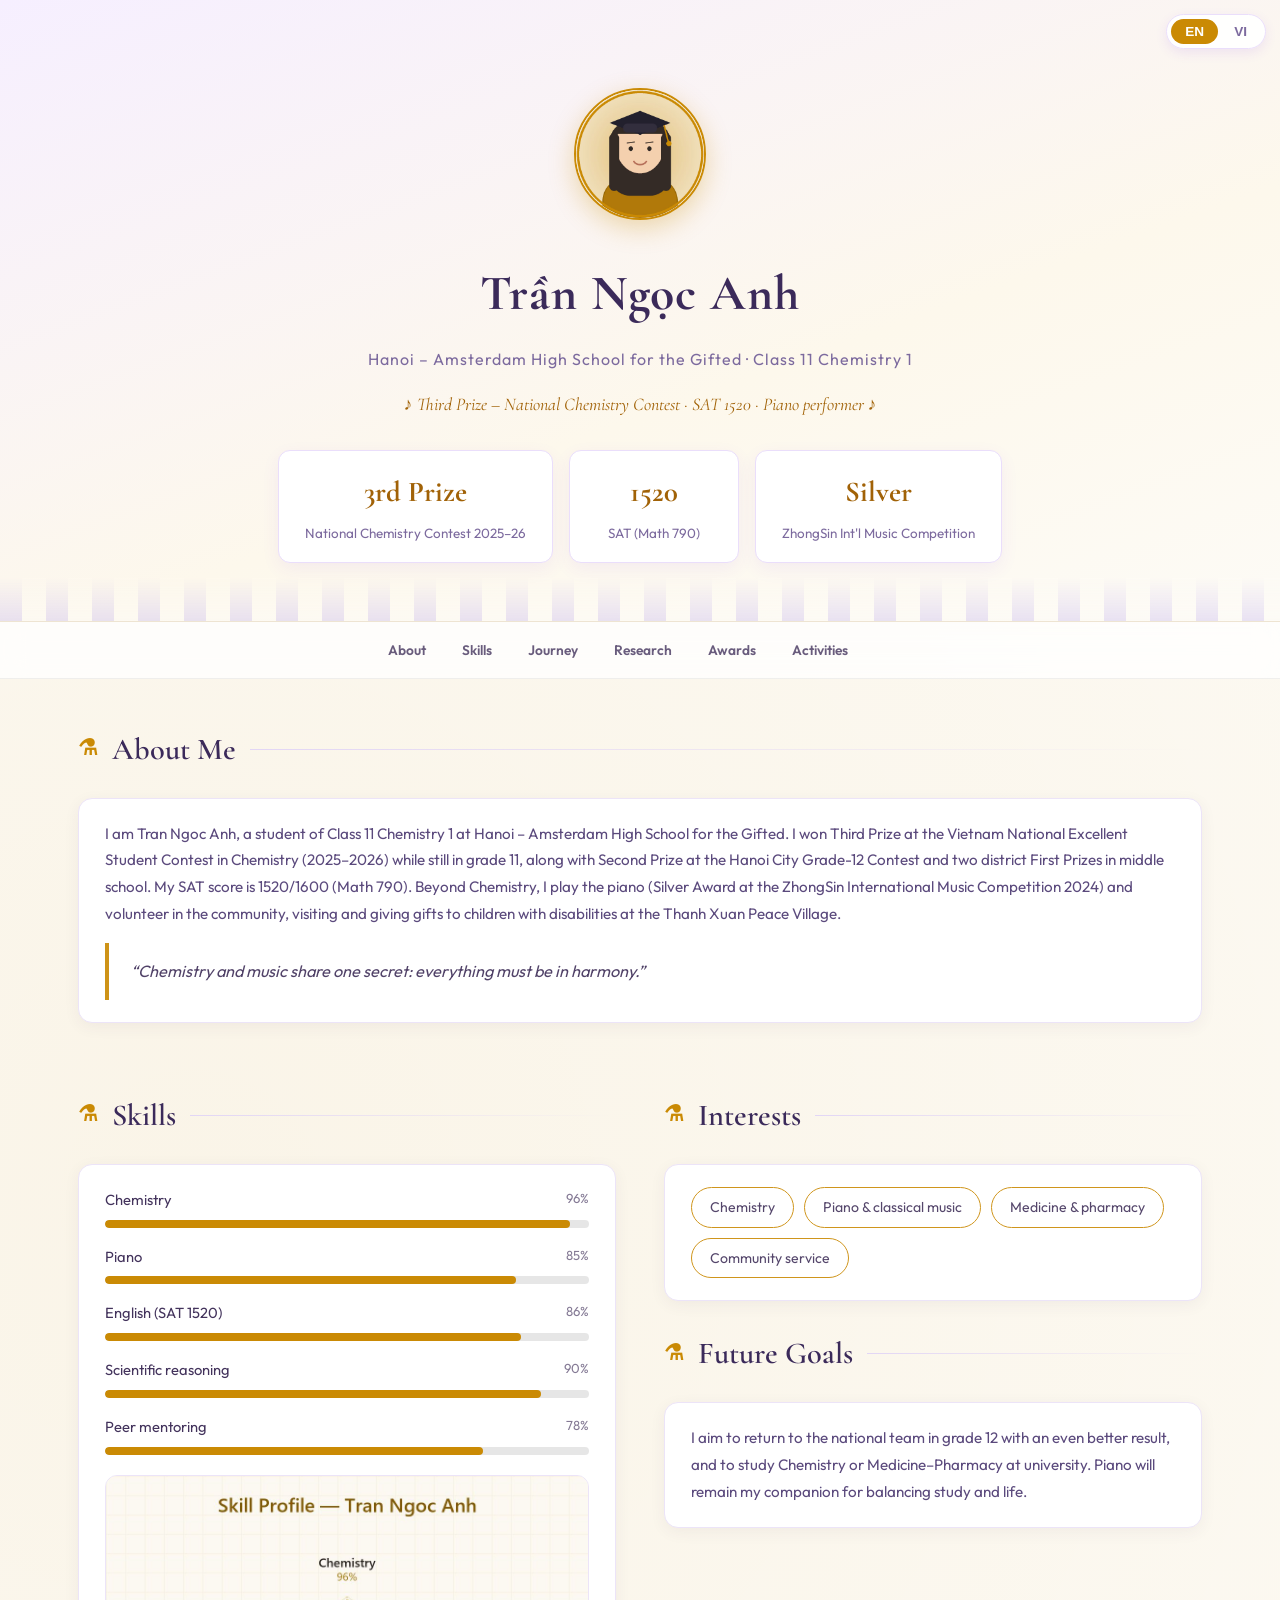
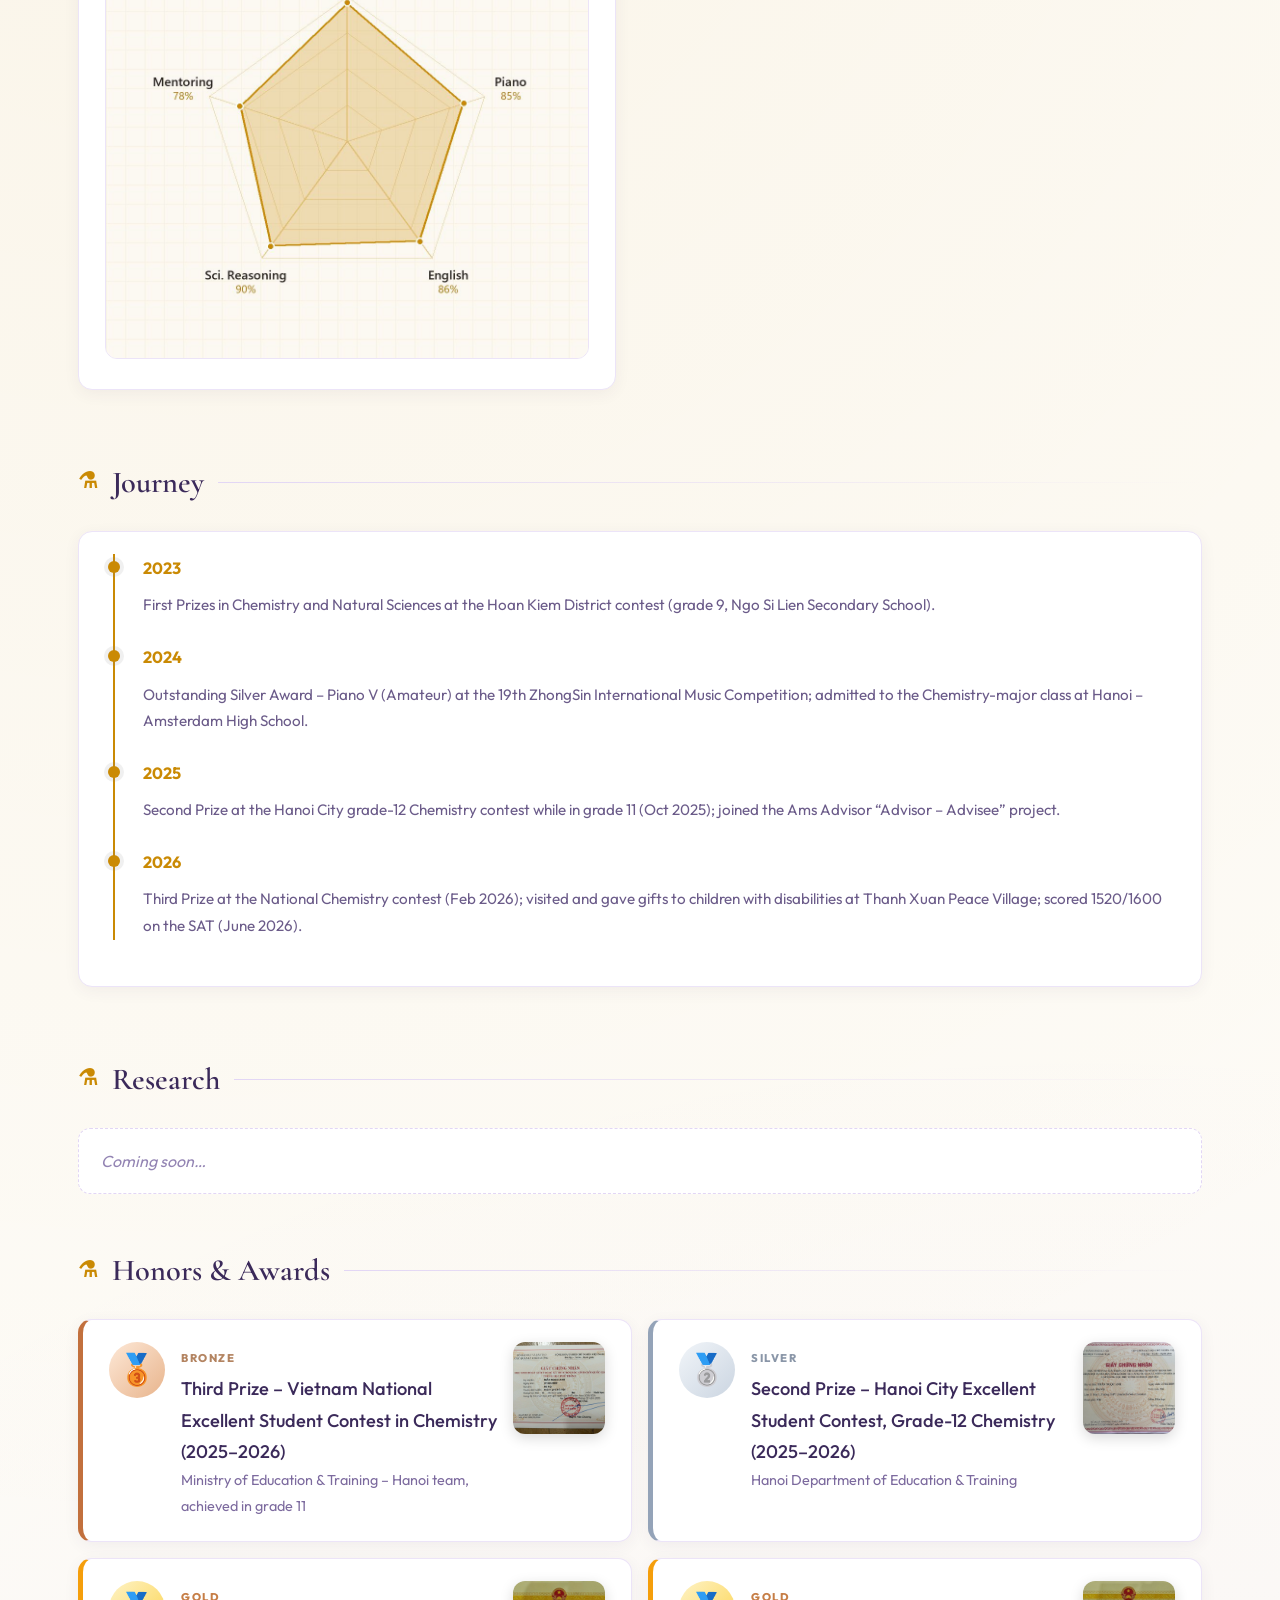
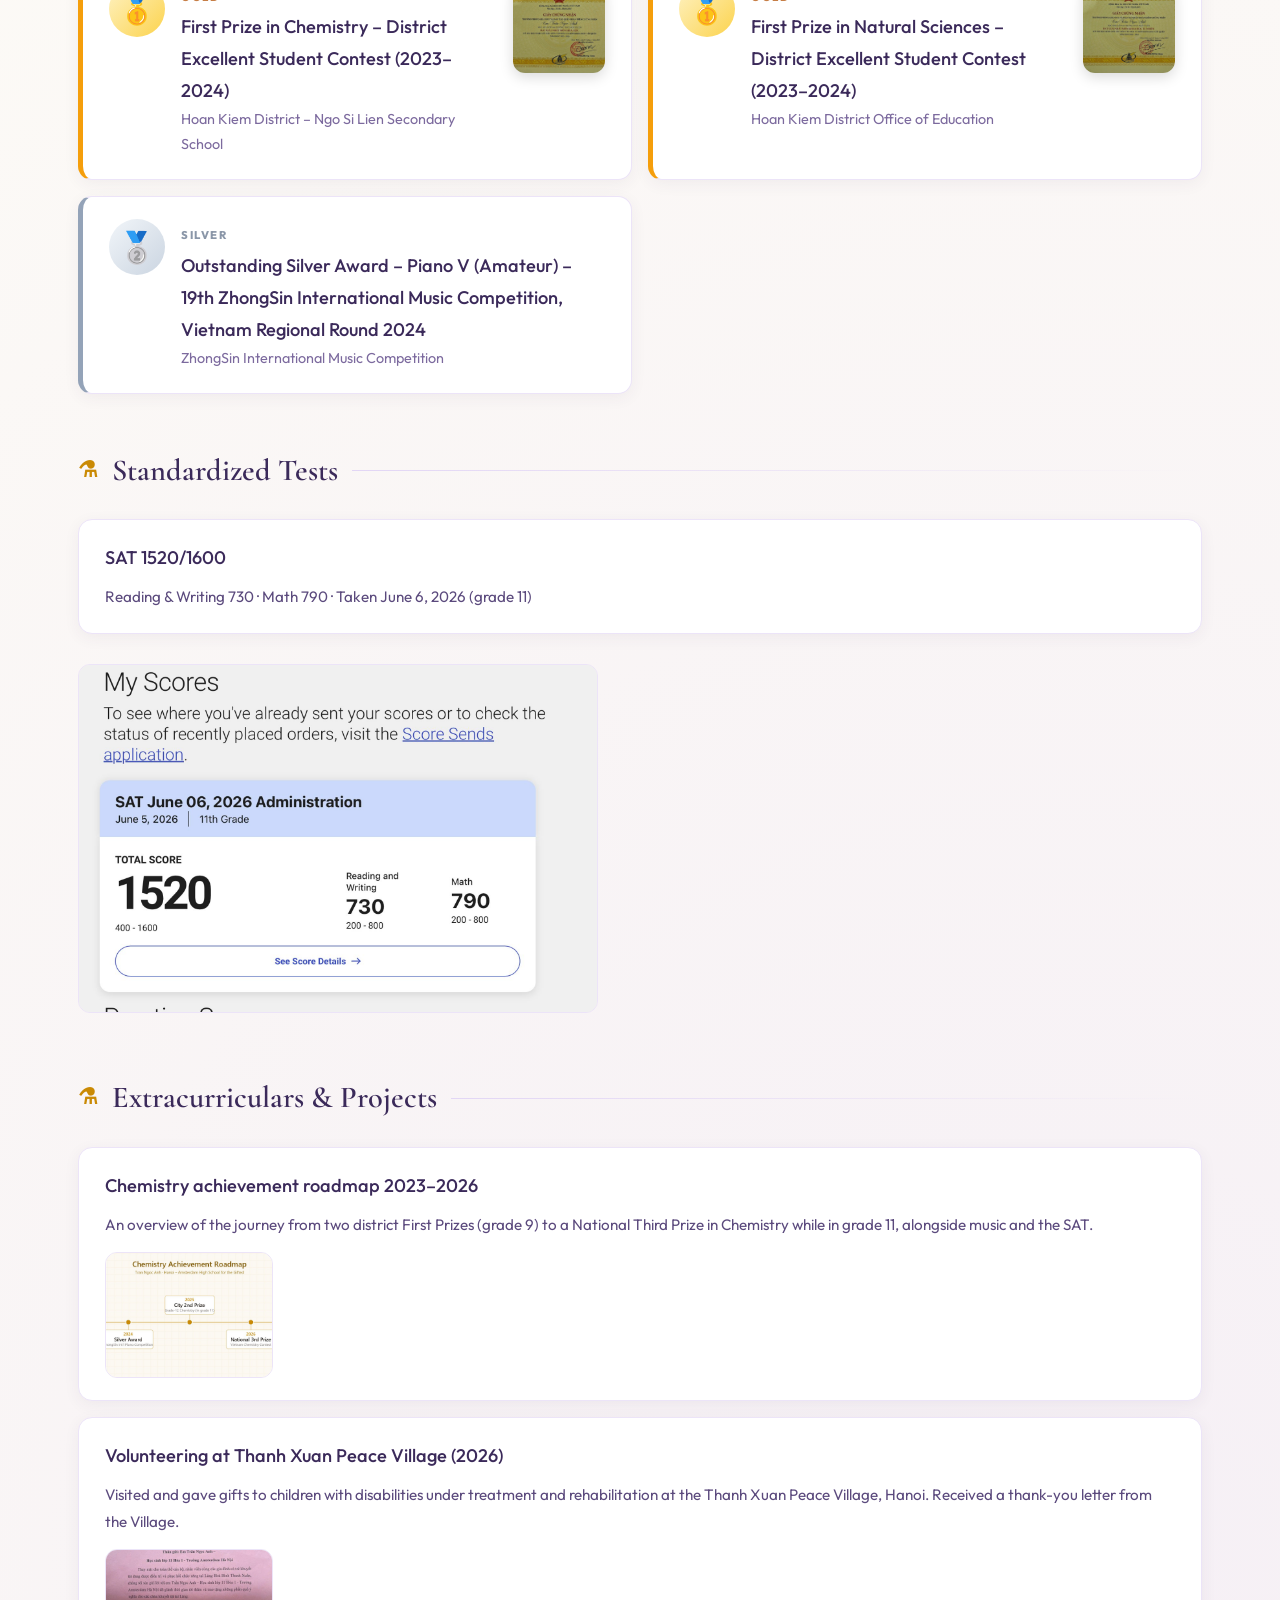
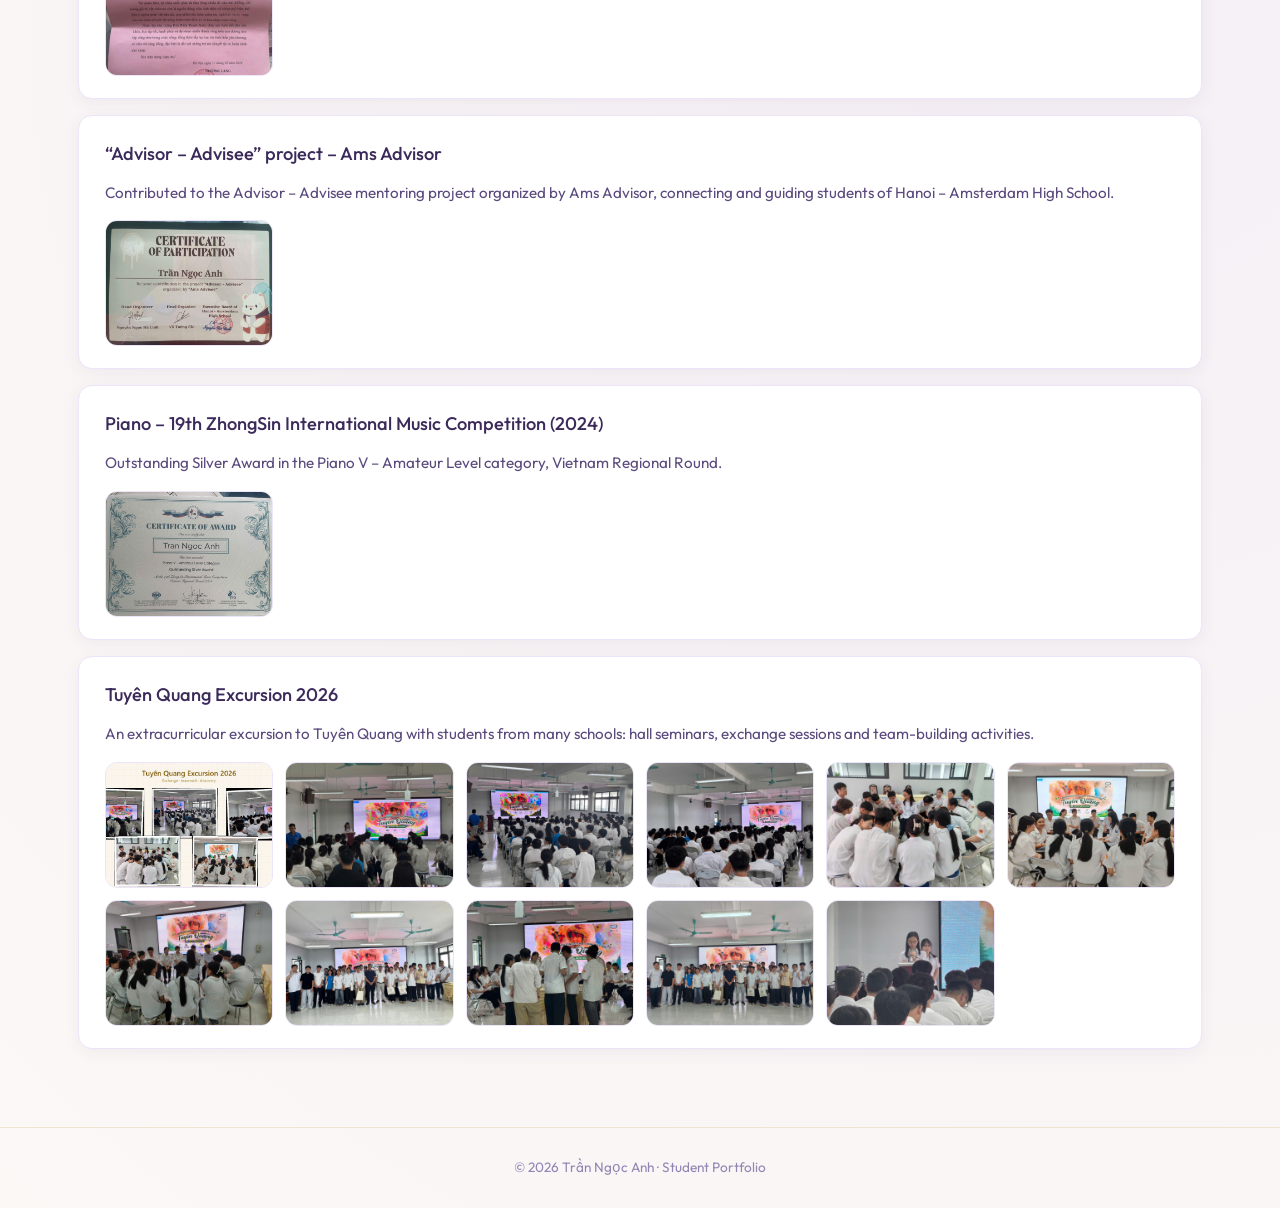
==== commit 7af5872b: "Add Tuyen Quang 2026 excursion gallery (10 photos + themed collage); update class info" ====
--- a/index.html
+++ b/index.html
@@ -105,4 +105,4 @@
 .lang-switch{background:rgba(255,255,255,.92);border:1px solid #eadefb;box-shadow:0 4px 12px rgba(124,58,237,.1)}
 .lbtn{color:#7c6a9e}.lbtn.active{background:#ca8a04;color:#fff}
 .certimg{border-radius:12px;border:1px solid #ece4f8}
-</style></head><body><div class='lang-switch'><button class='lbtn' data-l='en'>EN</button><button class='lbtn' data-l='vi'>VI</button></div><div class='pane-vi' lang='vi'><header><div class='container'><img class='avatar' src='assets/img/avatar.jpg' alt='Trần Ngọc Anh'><h1>Trần Ngọc Anh</h1><div class='school'>THPT chuyên Hà Nội – Amsterdam · Lớp 11 Hóa 1</div><div class='tagline'>Giải Ba HSG Quốc gia Hóa học · SAT 1520 · Piano performer</div><div class='stats'><div class='stat'><b>Giải Ba</b><span>HSG Quốc gia Hóa học 2025–26</span></div><div class='stat'><b>1520</b><span>SAT (Math 790)</span></div><div class='stat'><b>Bạc</b><span>ZhongSin Int&#x27;l Music Competition</span></div></div></div></header><nav class='topnav'><a href='#about-vi'>Giới thiệu</a><a href='#skills-vi'>Kỹ năng</a><a href='#journey-vi'>Hành trình</a><a href='#research-vi'>Nghiên cứu</a><a href='#awards-vi'>Thành tích</a><a href='#activities-vi'>Hoạt động</a></nav><main class='container'><section id='about-vi'><h2>Giới thiệu</h2><div class='card'><p style='margin-top:0'>Mình là Trần Ngọc Anh, học sinh lớp 11 Hóa 1, trường THPT chuyên Hà Nội – Amsterdam. Mình đạt Giải Ba kỳ thi chọn Học sinh giỏi Quốc gia môn Hóa học năm học 2025–2026 khi đang học lớp 11, cùng Giải Nhì HSG Thành phố lớp 12 và hai Giải Nhất cấp quận thời THCS. Mình đạt SAT 1520/1600 (Math 790). Ngoài Hóa học, mình chơi piano (giải Bạc cuộc thi âm nhạc quốc tế ZhongSin 2024) và tích cực tham gia hoạt động cộng đồng như thăm và tặng quà trẻ khuyết tật tại Làng Hòa Bình Thanh Xuân.</p><blockquote class='quote'>“Hóa học và âm nhạc giống nhau ở một điểm: mọi thứ đều phải hài hòa.”</blockquote></div></section><div class='twocol'><section id='skills-vi'><h2>Kỹ năng</h2><div class='card reveal'><div class='skillgrid' style='grid-template-columns:1fr'><div class='skill'><span>Hóa học<em>96%</em></span><div class='bar'><i style='width:96%'></i></div></div><div class='skill'><span>Piano<em>85%</em></span><div class='bar'><i style='width:85%'></i></div></div><div class='skill'><span>Tiếng Anh (SAT 1520)<em>86%</em></span><div class='bar'><i style='width:86%'></i></div></div><div class='skill'><span>Tư duy khoa học tự nhiên<em>90%</em></span><div class='bar'><i style='width:90%'></i></div></div><div class='skill'><span>Cố vấn đồng trang lứa<em>78%</em></span><div class='bar'><i style='width:78%'></i></div></div></div><a href='assets/img/skill-radar.jpg'><img class='certimg' style='max-width:100%;margin-top:20px' src='assets/img/skill-radar.jpg' alt='skill radar' loading='lazy'></a></div></section><section><h2>Sở thích & Quan tâm</h2><div class='card'><div class='chips'><span>Hóa học</span><span>Piano &amp; âm nhạc cổ điển</span><span>Y – dược</span><span>Hoạt động cộng đồng</span></div></div><h2 style='margin-top:26px'>Định hướng tương lai</h2><div class='card'><p style='margin-top:0'>Mình đặt mục tiêu vào đội tuyển thi HSG Quốc gia năm lớp 12 với thành tích cao hơn, và theo đuổi ngành Hóa học hoặc Y – Dược ở bậc đại học. Piano vẫn sẽ là người bạn đồng hành giúp mình cân bằng giữa học tập và cuộc sống.</p></div></section></div><section id='journey-vi'><h2>Hành trình</h2><div class='card reveal'><div class='tl'><div class='tl-item'><span class='tl-year'>2023</span><p>Giải Nhất môn Hóa học và giải Nhất môn Khoa học Tự nhiên kỳ thi HSG Quận Hoàn Kiếm (lớp 9, THCS Ngô Sĩ Liên).</p></div><div class='tl-item'><span class='tl-year'>2024</span><p>Outstanding Silver Award – Piano V (Amateur) tại 19th ZhongSin International Music Competition; trúng tuyển lớp chuyên Hóa, THPT chuyên Hà Nội – Amsterdam.</p></div><div class='tl-item'><span class='tl-year'>2025</span><p>Giải Nhì kỳ thi HSG Thành phố lớp 12 môn Hóa học khi đang học lớp 11 (10/2025); tham gia dự án Advisor – Advisee của Ams Advisor.</p></div><div class='tl-item'><span class='tl-year'>2026</span><p>Giải Ba kỳ thi chọn HSG Quốc gia môn Hóa học (02/2026); thăm và tặng quà trẻ khuyết tật tại Làng Hòa Bình Thanh Xuân; SAT 1520/1600 (06/2026).</p></div></div></div></section><section id='research-vi'><h2>Nghiên cứu khoa học</h2><div class='empty'>Đang cập nhật…</div></section><section id='awards-vi'><h2>Thành tích & Giải thưởng</h2><div class='awgrid'><div class='card award reveal rk-bronze'><div class='medal'>🥉</div><div class='awbody'><span class='rklab'>Đồng · Bronze</span><h3>Giải Ba kỳ thi chọn Học sinh giỏi Quốc gia THPT môn Hóa học (2025–2026)</h3><div class='org'>Bộ GD&amp;ĐT – đội tuyển TP Hà Nội, khi đang học lớp 11</div></div><a class='awthumb' href='assets/img/award-giai-ba-ky-thi-chon-hoc-sinh-gioi-quoc-gia-thpt-mo.jpg'><img src='assets/img/award-giai-ba-ky-thi-chon-hoc-sinh-gioi-quoc-gia-thpt-mo.jpg' alt='Giải Ba kỳ thi chọn Học sinh giỏi Quốc gia THPT môn Hóa học (2025–2026)' loading='lazy'></a></div><div class='card award reveal rk-silver'><div class='medal'>🥈</div><div class='awbody'><span class='rklab'>Bạc · Silver</span><h3>Giải Nhì kỳ thi chọn HSG Thành phố các môn văn hóa lớp 12 – môn Hóa học (2025–2026)</h3><div class='org'>Sở GD&amp;ĐT Hà Nội</div></div><a class='awthumb' href='assets/img/award-giai-nhi-ky-thi-chon-hsg-thanh-pho-cac-mon-van-hoa.jpg'><img src='assets/img/award-giai-nhi-ky-thi-chon-hsg-thanh-pho-cac-mon-van-hoa.jpg' alt='Giải Nhì kỳ thi chọn HSG Thành phố các môn văn hóa lớp 12 – môn Hóa học (2025–2026)' loading='lazy'></a></div><div class='card award reveal rk-gold'><div class='medal'>🥇</div><div class='awbody'><span class='rklab'>Vàng · Gold</span><h3>Giải Nhất môn Hóa học – kỳ thi HSG cấp quận (2023–2024)</h3><div class='org'>Phòng GD&amp;ĐT Quận Hoàn Kiếm – THCS Ngô Sĩ Liên</div></div><a class='awthumb' href='assets/img/award-giai-nhat-mon-hoa-hoc-ky-thi-hsg-cap-quan-2023-202.jpg'><img src='assets/img/award-giai-nhat-mon-hoa-hoc-ky-thi-hsg-cap-quan-2023-202.jpg' alt='Giải Nhất môn Hóa học – kỳ thi HSG cấp quận (2023–2024)' loading='lazy'></a></div><div class='card award reveal rk-gold'><div class='medal'>🥇</div><div class='awbody'><span class='rklab'>Vàng · Gold</span><h3>Giải Nhất môn Khoa học Tự nhiên – kỳ thi HSG cấp quận (2023–2024)</h3><div class='org'>Phòng GD&amp;ĐT Quận Hoàn Kiếm</div></div><a class='awthumb' href='assets/img/award-giai-nhat-mon-khoa-hoc-tu-nhien-ky-thi-hsg-cap-qua.jpg'><img src='assets/img/award-giai-nhat-mon-khoa-hoc-tu-nhien-ky-thi-hsg-cap-qua.jpg' alt='Giải Nhất môn Khoa học Tự nhiên – kỳ thi HSG cấp quận (2023–2024)' loading='lazy'></a></div><div class='card award reveal rk-silver'><div class='medal'>🥈</div><div class='awbody'><span class='rklab'>Bạc · Silver</span><h3>Outstanding Silver Award – Piano V (Amateur) – 19th ZhongSin International Music Competition, Vietnam Regional Round 2024</h3><div class='org'>ZhongSin International Music Competition</div></div></div></div></section><section><h2>Chứng chỉ chuẩn hóa</h2><div class='certgrid'><div class='card'><h3>SAT 1520/1600</h3><p>Reading &amp; Writing 730 · Math 790 · Kỳ thi 06/06/2026 (lớp 11)</p></div></div><img class='certimg' src='assets/img/sat-score.jpg' alt='SAT score'></section><section id='activities-vi'><h2>Hoạt động ngoại khóa & Dự án</h2><div class='card reveal'><h3>Lộ trình thành tích Hóa học 2023–2026</h3><p>Tổng quan chặng đường từ hai giải Nhất cấp quận (lớp 9) tới Giải Ba Học sinh giỏi Quốc gia môn Hóa học khi đang học lớp 11, song song với âm nhạc và SAT.</p><div class='gallery'><a href='assets/img/act0-0.jpg'><img src='assets/img/act0-0.jpg' alt='Lộ trình thành tích Hóa học 2023–2026' loading='lazy'></a></div></div><div class='card reveal'><h3>Thiện nguyện tại Làng Hòa Bình Thanh Xuân (2026)</h3><p>Thăm hỏi và trao quà cho trẻ khuyết tật đang điều trị, phục hồi chức năng tại Làng Hòa Bình Thanh Xuân, Hà Nội. Được Làng gửi Thư cảm ơn ghi nhận tấm lòng nhân ái.</p><div class='gallery'><a href='assets/img/act1-0.jpg'><img src='assets/img/act1-0.jpg' alt='Thiện nguyện tại Làng Hòa Bình Thanh Xuân (2026)' loading='lazy'></a></div></div><div class='card reveal'><h3>Dự án “Advisor – Advisee” – Ams Advisor</h3><p>Tham gia đóng góp cho dự án Advisor – Advisee do Ams Advisor tổ chức, hỗ trợ kết nối và định hướng cho học sinh trường THPT chuyên Hà Nội – Amsterdam.</p><div class='gallery'><a href='assets/img/act2-0.jpg'><img src='assets/img/act2-0.jpg' alt='Dự án “Advisor – Advisee” – Ams Advisor' loading='lazy'></a></div></div><div class='card reveal'><h3>Piano – 19th ZhongSin International Music Competition (2024)</h3><p>Outstanding Silver Award hạng mục Piano V – Amateur Level, vòng khu vực Việt Nam.</p><div class='gallery'><a href='assets/img/act3-0.jpg'><img src='assets/img/act3-0.jpg' alt='Piano – 19th ZhongSin International Music Competition (2024)' loading='lazy'></a></div></div></section></main><footer>© 2026 Trần Ngọc Anh · Portfolio học sinh</footer></div><div class='pane-en' lang='en'><header><div class='container'><img class='avatar' src='assets/img/avatar.jpg' alt='Trần Ngọc Anh'><h1>Trần Ngọc Anh</h1><div class='school'>Hanoi – Amsterdam High School for the Gifted · Class 11 Chemistry 1</div><div class='tagline'>Third Prize – National Chemistry Contest · SAT 1520 · Piano performer</div><div class='stats'><div class='stat'><b>3rd Prize</b><span>National Chemistry Contest 2025–26</span></div><div class='stat'><b>1520</b><span>SAT (Math 790)</span></div><div class='stat'><b>Silver</b><span>ZhongSin Int&#x27;l Music Competition</span></div></div></div></header><nav class='topnav'><a href='#about-en'>About</a><a href='#skills-en'>Skills</a><a href='#journey-en'>Journey</a><a href='#research-en'>Research</a><a href='#awards-en'>Awards</a><a href='#activities-en'>Activities</a></nav><main class='container'><section id='about-en'><h2>About Me</h2><div class='card'><p style='margin-top:0'>I am Tran Ngoc Anh, a student of Class 11 Chemistry 1 at Hanoi – Amsterdam High School for the Gifted. I won Third Prize at the Vietnam National Excellent Student Contest in Chemistry (2025–2026) while still in grade 11, along with Second Prize at the Hanoi City Grade-12 Contest and two district First Prizes in middle school. My SAT score is 1520/1600 (Math 790). Beyond Chemistry, I play the piano (Silver Award at the ZhongSin International Music Competition 2024) and volunteer in the community, visiting and giving gifts to children with disabilities at the Thanh Xuan Peace Village.</p><blockquote class='quote'>“Chemistry and music share one secret: everything must be in harmony.”</blockquote></div></section><div class='twocol'><section id='skills-en'><h2>Skills</h2><div class='card reveal'><div class='skillgrid' style='grid-template-columns:1fr'><div class='skill'><span>Chemistry<em>96%</em></span><div class='bar'><i style='width:96%'></i></div></div><div class='skill'><span>Piano<em>85%</em></span><div class='bar'><i style='width:85%'></i></div></div><div class='skill'><span>English (SAT 1520)<em>86%</em></span><div class='bar'><i style='width:86%'></i></div></div><div class='skill'><span>Scientific reasoning<em>90%</em></span><div class='bar'><i style='width:90%'></i></div></div><div class='skill'><span>Peer mentoring<em>78%</em></span><div class='bar'><i style='width:78%'></i></div></div></div><a href='assets/img/skill-radar.jpg'><img class='certimg' style='max-width:100%;margin-top:20px' src='assets/img/skill-radar.jpg' alt='skill radar' loading='lazy'></a></div></section><section><h2>Interests</h2><div class='card'><div class='chips'><span>Chemistry</span><span>Piano &amp; classical music</span><span>Medicine &amp; pharmacy</span><span>Community service</span></div></div><h2 style='margin-top:26px'>Future Goals</h2><div class='card'><p style='margin-top:0'>I aim to return to the national team in grade 12 with an even better result, and to study Chemistry or Medicine–Pharmacy at university. Piano will remain my companion for balancing study and life.</p></div></section></div><section id='journey-en'><h2>Journey</h2><div class='card reveal'><div class='tl'><div class='tl-item'><span class='tl-year'>2023</span><p>First Prizes in Chemistry and Natural Sciences at the Hoan Kiem District contest (grade 9, Ngo Si Lien Secondary School).</p></div><div class='tl-item'><span class='tl-year'>2024</span><p>Outstanding Silver Award – Piano V (Amateur) at the 19th ZhongSin International Music Competition; admitted to the Chemistry-major class at Hanoi – Amsterdam High School.</p></div><div class='tl-item'><span class='tl-year'>2025</span><p>Second Prize at the Hanoi City grade-12 Chemistry contest while in grade 11 (Oct 2025); joined the Ams Advisor “Advisor – Advisee” project.</p></div><div class='tl-item'><span class='tl-year'>2026</span><p>Third Prize at the National Chemistry contest (Feb 2026); visited and gave gifts to children with disabilities at Thanh Xuan Peace Village; scored 1520/1600 on the SAT (June 2026).</p></div></div></div></section><section id='research-en'><h2>Research</h2><div class='empty'>Coming soon…</div></section><section id='awards-en'><h2>Honors & Awards</h2><div class='awgrid'><div class='card award reveal rk-bronze'><div class='medal'>🥉</div><div class='awbody'><span class='rklab'>Bronze</span><h3>Third Prize – Vietnam National Excellent Student Contest in Chemistry (2025–2026)</h3><div class='org'>Ministry of Education &amp; Training – Hanoi team, achieved in grade 11</div></div><a class='awthumb' href='assets/img/award-giai-ba-ky-thi-chon-hoc-sinh-gioi-quoc-gia-thpt-mo.jpg'><img src='assets/img/award-giai-ba-ky-thi-chon-hoc-sinh-gioi-quoc-gia-thpt-mo.jpg' alt='Third Prize – Vietnam National Excellent Student Contest in Chemistry (2025–2026)' loading='lazy'></a></div><div class='card award reveal rk-silver'><div class='medal'>🥈</div><div class='awbody'><span class='rklab'>Silver</span><h3>Second Prize – Hanoi City Excellent Student Contest, Grade-12 Chemistry (2025–2026)</h3><div class='org'>Hanoi Department of Education &amp; Training</div></div><a class='awthumb' href='assets/img/award-giai-nhi-ky-thi-chon-hsg-thanh-pho-cac-mon-van-hoa.jpg'><img src='assets/img/award-giai-nhi-ky-thi-chon-hsg-thanh-pho-cac-mon-van-hoa.jpg' alt='Second Prize – Hanoi City Excellent Student Contest, Grade-12 Chemistry (2025–2026)' loading='lazy'></a></div><div class='card award reveal rk-gold'><div class='medal'>🥇</div><div class='awbody'><span class='rklab'>Gold</span><h3>First Prize in Chemistry – District Excellent Student Contest (2023–2024)</h3><div class='org'>Hoan Kiem District – Ngo Si Lien Secondary School</div></div><a class='awthumb' href='assets/img/award-giai-nhat-mon-hoa-hoc-ky-thi-hsg-cap-quan-2023-202.jpg'><img src='assets/img/award-giai-nhat-mon-hoa-hoc-ky-thi-hsg-cap-quan-2023-202.jpg' alt='First Prize in Chemistry – District Excellent Student Contest (2023–2024)' loading='lazy'></a></div><div class='card award reveal rk-gold'><div class='medal'>🥇</div><div class='awbody'><span class='rklab'>Gold</span><h3>First Prize in Natural Sciences – District Excellent Student Contest (2023–2024)</h3><div class='org'>Hoan Kiem District Office of Education</div></div><a class='awthumb' href='assets/img/award-giai-nhat-mon-khoa-hoc-tu-nhien-ky-thi-hsg-cap-qua.jpg'><img src='assets/img/award-giai-nhat-mon-khoa-hoc-tu-nhien-ky-thi-hsg-cap-qua.jpg' alt='First Prize in Natural Sciences – District Excellent Student Contest (2023–2024)' loading='lazy'></a></div><div class='card award reveal rk-silver'><div class='medal'>🥈</div><div class='awbody'><span class='rklab'>Silver</span><h3>Outstanding Silver Award – Piano V (Amateur) – 19th ZhongSin International Music Competition, Vietnam Regional Round 2024</h3><div class='org'>ZhongSin International Music Competition</div></div></div></div></section><section><h2>Standardized Tests</h2><div class='certgrid'><div class='card'><h3>SAT 1520/1600</h3><p>Reading &amp; Writing 730 · Math 790 · Taken June 6, 2026 (grade 11)</p></div></div><img class='certimg' src='assets/img/sat-score.jpg' alt='SAT score'></section><section id='activities-en'><h2>Extracurriculars & Projects</h2><div class='card reveal'><h3>Chemistry achievement roadmap 2023–2026</h3><p>An overview of the journey from two district First Prizes (grade 9) to a National Third Prize in Chemistry while in grade 11, alongside music and the SAT.</p><div class='gallery'><a href='assets/img/act0-0.jpg'><img src='assets/img/act0-0.jpg' alt='Chemistry achievement roadmap 2023–2026' loading='lazy'></a></div></div><div class='card reveal'><h3>Volunteering at Thanh Xuan Peace Village (2026)</h3><p>Visited and gave gifts to children with disabilities under treatment and rehabilitation at the Thanh Xuan Peace Village, Hanoi. Received a thank-you letter from the Village.</p><div class='gallery'><a href='assets/img/act1-0.jpg'><img src='assets/img/act1-0.jpg' alt='Volunteering at Thanh Xuan Peace Village (2026)' loading='lazy'></a></div></div><div class='card reveal'><h3>“Advisor – Advisee” project – Ams Advisor</h3><p>Contributed to the Advisor – Advisee mentoring project organized by Ams Advisor, connecting and guiding students of Hanoi – Amsterdam High School.</p><div class='gallery'><a href='assets/img/act2-0.jpg'><img src='assets/img/act2-0.jpg' alt='“Advisor – Advisee” project – Ams Advisor' loading='lazy'></a></div></div><div class='card reveal'><h3>Piano – 19th ZhongSin International Music Competition (2024)</h3><p>Outstanding Silver Award in the Piano V – Amateur Level category, Vietnam Regional Round.</p><div class='gallery'><a href='assets/img/act3-0.jpg'><img src='assets/img/act3-0.jpg' alt='Piano – 19th ZhongSin International Music Competition (2024)' loading='lazy'></a></div></div></section></main><footer>© 2026 Trần Ngọc Anh · Student Portfolio</footer></div><script>function setLang(l,save){document.body.classList.toggle('lang-en',l==='en');document.documentElement.lang=l;if(save){try{localStorage.setItem('plang',l)}catch(e){}}document.querySelectorAll('.lbtn').forEach(function(b){b.classList.toggle('active',b.dataset.l===l)});}document.querySelectorAll('.lbtn').forEach(function(b){b.addEventListener('click',function(){setLang(b.dataset.l,true)})});var saved='en';try{saved=localStorage.getItem('plang')||'en'}catch(e){}setLang(saved,false);var io=new IntersectionObserver(function(es){es.forEach(function(x){if(x.isIntersecting){x.target.classList.add('in');io.unobserve(x.target)}})},{threshold:.08});document.querySelectorAll('.reveal').forEach(function(el){io.observe(el)});var lb=document.createElement('div');lb.className='lb';lb.innerHTML='<img>';document.body.appendChild(lb);lb.addEventListener('click',function(){lb.classList.remove('open')});document.querySelectorAll('.gallery a,.awthumb').forEach(function(a){a.addEventListener('click',function(ev){ev.preventDefault();lb.querySelector('img').src=a.getAttribute('href');lb.classList.add('open')})});</script></body></html>+</style></head><body><div class='lang-switch'><button class='lbtn' data-l='en'>EN</button><button class='lbtn' data-l='vi'>VI</button></div><div class='pane-vi' lang='vi'><header><div class='container'><img class='avatar' src='assets/img/avatar.jpg' alt='Trần Ngọc Anh'><h1>Trần Ngọc Anh</h1><div class='school'>THPT chuyên Hà Nội – Amsterdam · Lớp 11 Hóa 1</div><div class='tagline'>Giải Ba HSG Quốc gia Hóa học · SAT 1520 · Piano performer</div><div class='stats'><div class='stat'><b>Giải Ba</b><span>HSG Quốc gia Hóa học 2025–26</span></div><div class='stat'><b>1520</b><span>SAT (Math 790)</span></div><div class='stat'><b>Bạc</b><span>ZhongSin Int&#x27;l Music Competition</span></div></div></div></header><nav class='topnav'><a href='#about-vi'>Giới thiệu</a><a href='#skills-vi'>Kỹ năng</a><a href='#journey-vi'>Hành trình</a><a href='#research-vi'>Nghiên cứu</a><a href='#awards-vi'>Thành tích</a><a href='#activities-vi'>Hoạt động</a></nav><main class='container'><section id='about-vi'><h2>Giới thiệu</h2><div class='card'><p style='margin-top:0'>Mình là Trần Ngọc Anh, học sinh lớp 11 Hóa 1, trường THPT chuyên Hà Nội – Amsterdam. Mình đạt Giải Ba kỳ thi chọn Học sinh giỏi Quốc gia môn Hóa học năm học 2025–2026 khi đang học lớp 11, cùng Giải Nhì HSG Thành phố lớp 12 và hai Giải Nhất cấp quận thời THCS. Mình đạt SAT 1520/1600 (Math 790). Ngoài Hóa học, mình chơi piano (giải Bạc cuộc thi âm nhạc quốc tế ZhongSin 2024) và tích cực tham gia hoạt động cộng đồng như thăm và tặng quà trẻ khuyết tật tại Làng Hòa Bình Thanh Xuân.</p><blockquote class='quote'>“Hóa học và âm nhạc giống nhau ở một điểm: mọi thứ đều phải hài hòa.”</blockquote></div></section><div class='twocol'><section id='skills-vi'><h2>Kỹ năng</h2><div class='card reveal'><div class='skillgrid' style='grid-template-columns:1fr'><div class='skill'><span>Hóa học<em>96%</em></span><div class='bar'><i style='width:96%'></i></div></div><div class='skill'><span>Piano<em>85%</em></span><div class='bar'><i style='width:85%'></i></div></div><div class='skill'><span>Tiếng Anh (SAT 1520)<em>86%</em></span><div class='bar'><i style='width:86%'></i></div></div><div class='skill'><span>Tư duy khoa học tự nhiên<em>90%</em></span><div class='bar'><i style='width:90%'></i></div></div><div class='skill'><span>Cố vấn đồng trang lứa<em>78%</em></span><div class='bar'><i style='width:78%'></i></div></div></div><a href='assets/img/skill-radar.jpg'><img class='certimg' style='max-width:100%;margin-top:20px' src='assets/img/skill-radar.jpg' alt='skill radar' loading='lazy'></a></div></section><section><h2>Sở thích & Quan tâm</h2><div class='card'><div class='chips'><span>Hóa học</span><span>Piano &amp; âm nhạc cổ điển</span><span>Y – dược</span><span>Hoạt động cộng đồng</span></div></div><h2 style='margin-top:26px'>Định hướng tương lai</h2><div class='card'><p style='margin-top:0'>Mình đặt mục tiêu vào đội tuyển thi HSG Quốc gia năm lớp 12 với thành tích cao hơn, và theo đuổi ngành Hóa học hoặc Y – Dược ở bậc đại học. Piano vẫn sẽ là người bạn đồng hành giúp mình cân bằng giữa học tập và cuộc sống.</p></div></section></div><section id='journey-vi'><h2>Hành trình</h2><div class='card reveal'><div class='tl'><div class='tl-item'><span class='tl-year'>2023</span><p>Giải Nhất môn Hóa học và giải Nhất môn Khoa học Tự nhiên kỳ thi HSG Quận Hoàn Kiếm (lớp 9, THCS Ngô Sĩ Liên).</p></div><div class='tl-item'><span class='tl-year'>2024</span><p>Outstanding Silver Award – Piano V (Amateur) tại 19th ZhongSin International Music Competition; trúng tuyển lớp chuyên Hóa, THPT chuyên Hà Nội – Amsterdam.</p></div><div class='tl-item'><span class='tl-year'>2025</span><p>Giải Nhì kỳ thi HSG Thành phố lớp 12 môn Hóa học khi đang học lớp 11 (10/2025); tham gia dự án Advisor – Advisee của Ams Advisor.</p></div><div class='tl-item'><span class='tl-year'>2026</span><p>Giải Ba kỳ thi chọn HSG Quốc gia môn Hóa học (02/2026); thăm và tặng quà trẻ khuyết tật tại Làng Hòa Bình Thanh Xuân; SAT 1520/1600 (06/2026).</p></div></div></div></section><section id='research-vi'><h2>Nghiên cứu khoa học</h2><div class='empty'>Đang cập nhật…</div></section><section id='awards-vi'><h2>Thành tích & Giải thưởng</h2><div class='awgrid'><div class='card award reveal rk-bronze'><div class='medal'>🥉</div><div class='awbody'><span class='rklab'>Đồng · Bronze</span><h3>Giải Ba kỳ thi chọn Học sinh giỏi Quốc gia THPT môn Hóa học (2025–2026)</h3><div class='org'>Bộ GD&amp;ĐT – đội tuyển TP Hà Nội, khi đang học lớp 11</div></div><a class='awthumb' href='assets/img/award-giai-ba-ky-thi-chon-hoc-sinh-gioi-quoc-gia-thpt-mo.jpg'><img src='assets/img/award-giai-ba-ky-thi-chon-hoc-sinh-gioi-quoc-gia-thpt-mo.jpg' alt='Giải Ba kỳ thi chọn Học sinh giỏi Quốc gia THPT môn Hóa học (2025–2026)' loading='lazy'></a></div><div class='card award reveal rk-silver'><div class='medal'>🥈</div><div class='awbody'><span class='rklab'>Bạc · Silver</span><h3>Giải Nhì kỳ thi chọn HSG Thành phố các môn văn hóa lớp 12 – môn Hóa học (2025–2026)</h3><div class='org'>Sở GD&amp;ĐT Hà Nội</div></div><a class='awthumb' href='assets/img/award-giai-nhi-ky-thi-chon-hsg-thanh-pho-cac-mon-van-hoa.jpg'><img src='assets/img/award-giai-nhi-ky-thi-chon-hsg-thanh-pho-cac-mon-van-hoa.jpg' alt='Giải Nhì kỳ thi chọn HSG Thành phố các môn văn hóa lớp 12 – môn Hóa học (2025–2026)' loading='lazy'></a></div><div class='card award reveal rk-gold'><div class='medal'>🥇</div><div class='awbody'><span class='rklab'>Vàng · Gold</span><h3>Giải Nhất môn Hóa học – kỳ thi HSG cấp quận (2023–2024)</h3><div class='org'>Phòng GD&amp;ĐT Quận Hoàn Kiếm – THCS Ngô Sĩ Liên</div></div><a class='awthumb' href='assets/img/award-giai-nhat-mon-hoa-hoc-ky-thi-hsg-cap-quan-2023-202.jpg'><img src='assets/img/award-giai-nhat-mon-hoa-hoc-ky-thi-hsg-cap-quan-2023-202.jpg' alt='Giải Nhất môn Hóa học – kỳ thi HSG cấp quận (2023–2024)' loading='lazy'></a></div><div class='card award reveal rk-gold'><div class='medal'>🥇</div><div class='awbody'><span class='rklab'>Vàng · Gold</span><h3>Giải Nhất môn Khoa học Tự nhiên – kỳ thi HSG cấp quận (2023–2024)</h3><div class='org'>Phòng GD&amp;ĐT Quận Hoàn Kiếm</div></div><a class='awthumb' href='assets/img/award-giai-nhat-mon-khoa-hoc-tu-nhien-ky-thi-hsg-cap-qua.jpg'><img src='assets/img/award-giai-nhat-mon-khoa-hoc-tu-nhien-ky-thi-hsg-cap-qua.jpg' alt='Giải Nhất môn Khoa học Tự nhiên – kỳ thi HSG cấp quận (2023–2024)' loading='lazy'></a></div><div class='card award reveal rk-silver'><div class='medal'>🥈</div><div class='awbody'><span class='rklab'>Bạc · Silver</span><h3>Outstanding Silver Award – Piano V (Amateur) – 19th ZhongSin International Music Competition, Vietnam Regional Round 2024</h3><div class='org'>ZhongSin International Music Competition</div></div></div></div></section><section><h2>Chứng chỉ chuẩn hóa</h2><div class='certgrid'><div class='card'><h3>SAT 1520/1600</h3><p>Reading &amp; Writing 730 · Math 790 · Kỳ thi 06/06/2026 (lớp 11)</p></div></div><img class='certimg' src='assets/img/sat-score.jpg' alt='SAT score'></section><section id='activities-vi'><h2>Hoạt động ngoại khóa & Dự án</h2><div class='card reveal'><h3>Lộ trình thành tích Hóa học 2023–2026</h3><p>Tổng quan chặng đường từ hai giải Nhất cấp quận (lớp 9) tới Giải Ba Học sinh giỏi Quốc gia môn Hóa học khi đang học lớp 11, song song với âm nhạc và SAT.</p><div class='gallery'><a href='assets/img/act0-0.jpg'><img src='assets/img/act0-0.jpg' alt='Lộ trình thành tích Hóa học 2023–2026' loading='lazy'></a></div></div><div class='card reveal'><h3>Thiện nguyện tại Làng Hòa Bình Thanh Xuân (2026)</h3><p>Thăm hỏi và trao quà cho trẻ khuyết tật đang điều trị, phục hồi chức năng tại Làng Hòa Bình Thanh Xuân, Hà Nội. Được Làng gửi Thư cảm ơn ghi nhận tấm lòng nhân ái.</p><div class='gallery'><a href='assets/img/act1-0.jpg'><img src='assets/img/act1-0.jpg' alt='Thiện nguyện tại Làng Hòa Bình Thanh Xuân (2026)' loading='lazy'></a></div></div><div class='card reveal'><h3>Dự án “Advisor – Advisee” – Ams Advisor</h3><p>Tham gia đóng góp cho dự án Advisor – Advisee do Ams Advisor tổ chức, hỗ trợ kết nối và định hướng cho học sinh trường THPT chuyên Hà Nội – Amsterdam.</p><div class='gallery'><a href='assets/img/act2-0.jpg'><img src='assets/img/act2-0.jpg' alt='Dự án “Advisor – Advisee” – Ams Advisor' loading='lazy'></a></div></div><div class='card reveal'><h3>Piano – 19th ZhongSin International Music Competition (2024)</h3><p>Outstanding Silver Award hạng mục Piano V – Amateur Level, vòng khu vực Việt Nam.</p><div class='gallery'><a href='assets/img/act3-0.jpg'><img src='assets/img/act3-0.jpg' alt='Piano – 19th ZhongSin International Music Competition (2024)' loading='lazy'></a></div></div><div class='card reveal'><h3>Trải nghiệm ngoại khóa Tuyên Quang 2026</h3><p>Chuyến trải nghiệm ngoại khóa tại Tuyên Quang cùng học sinh nhiều trường: sinh hoạt chuyên đề tại hội trường, giao lưu và các hoạt động làm việc nhóm.</p><div class='gallery'><a href='assets/img/act4-0.jpg'><img src='assets/img/act4-0.jpg' alt='Trải nghiệm ngoại khóa Tuyên Quang 2026' loading='lazy'></a><a href='assets/img/act4-1.jpg'><img src='assets/img/act4-1.jpg' alt='Trải nghiệm ngoại khóa Tuyên Quang 2026' loading='lazy'></a><a href='assets/img/act4-2.jpg'><img src='assets/img/act4-2.jpg' alt='Trải nghiệm ngoại khóa Tuyên Quang 2026' loading='lazy'></a><a href='assets/img/act4-3.jpg'><img src='assets/img/act4-3.jpg' alt='Trải nghiệm ngoại khóa Tuyên Quang 2026' loading='lazy'></a><a href='assets/img/act4-4.jpg'><img src='assets/img/act4-4.jpg' alt='Trải nghiệm ngoại khóa Tuyên Quang 2026' loading='lazy'></a><a href='assets/img/act4-5.jpg'><img src='assets/img/act4-5.jpg' alt='Trải nghiệm ngoại khóa Tuyên Quang 2026' loading='lazy'></a><a href='assets/img/act4-6.jpg'><img src='assets/img/act4-6.jpg' alt='Trải nghiệm ngoại khóa Tuyên Quang 2026' loading='lazy'></a><a href='assets/img/act4-7.jpg'><img src='assets/img/act4-7.jpg' alt='Trải nghiệm ngoại khóa Tuyên Quang 2026' loading='lazy'></a><a href='assets/img/act4-8.jpg'><img src='assets/img/act4-8.jpg' alt='Trải nghiệm ngoại khóa Tuyên Quang 2026' loading='lazy'></a><a href='assets/img/act4-9.jpg'><img src='assets/img/act4-9.jpg' alt='Trải nghiệm ngoại khóa Tuyên Quang 2026' loading='lazy'></a><a href='assets/img/act4-10.jpg'><img src='assets/img/act4-10.jpg' alt='Trải nghiệm ngoại khóa Tuyên Quang 2026' loading='lazy'></a></div></div></section></main><footer>© 2026 Trần Ngọc Anh · Portfolio học sinh</footer></div><div class='pane-en' lang='en'><header><div class='container'><img class='avatar' src='assets/img/avatar.jpg' alt='Trần Ngọc Anh'><h1>Trần Ngọc Anh</h1><div class='school'>Hanoi – Amsterdam High School for the Gifted · Class 11 Chemistry 1</div><div class='tagline'>Third Prize – National Chemistry Contest · SAT 1520 · Piano performer</div><div class='stats'><div class='stat'><b>3rd Prize</b><span>National Chemistry Contest 2025–26</span></div><div class='stat'><b>1520</b><span>SAT (Math 790)</span></div><div class='stat'><b>Silver</b><span>ZhongSin Int&#x27;l Music Competition</span></div></div></div></header><nav class='topnav'><a href='#about-en'>About</a><a href='#skills-en'>Skills</a><a href='#journey-en'>Journey</a><a href='#research-en'>Research</a><a href='#awards-en'>Awards</a><a href='#activities-en'>Activities</a></nav><main class='container'><section id='about-en'><h2>About Me</h2><div class='card'><p style='margin-top:0'>I am Tran Ngoc Anh, a student of Class 11 Chemistry 1 at Hanoi – Amsterdam High School for the Gifted. I won Third Prize at the Vietnam National Excellent Student Contest in Chemistry (2025–2026) while still in grade 11, along with Second Prize at the Hanoi City Grade-12 Contest and two district First Prizes in middle school. My SAT score is 1520/1600 (Math 790). Beyond Chemistry, I play the piano (Silver Award at the ZhongSin International Music Competition 2024) and volunteer in the community, visiting and giving gifts to children with disabilities at the Thanh Xuan Peace Village.</p><blockquote class='quote'>“Chemistry and music share one secret: everything must be in harmony.”</blockquote></div></section><div class='twocol'><section id='skills-en'><h2>Skills</h2><div class='card reveal'><div class='skillgrid' style='grid-template-columns:1fr'><div class='skill'><span>Chemistry<em>96%</em></span><div class='bar'><i style='width:96%'></i></div></div><div class='skill'><span>Piano<em>85%</em></span><div class='bar'><i style='width:85%'></i></div></div><div class='skill'><span>English (SAT 1520)<em>86%</em></span><div class='bar'><i style='width:86%'></i></div></div><div class='skill'><span>Scientific reasoning<em>90%</em></span><div class='bar'><i style='width:90%'></i></div></div><div class='skill'><span>Peer mentoring<em>78%</em></span><div class='bar'><i style='width:78%'></i></div></div></div><a href='assets/img/skill-radar.jpg'><img class='certimg' style='max-width:100%;margin-top:20px' src='assets/img/skill-radar.jpg' alt='skill radar' loading='lazy'></a></div></section><section><h2>Interests</h2><div class='card'><div class='chips'><span>Chemistry</span><span>Piano &amp; classical music</span><span>Medicine &amp; pharmacy</span><span>Community service</span></div></div><h2 style='margin-top:26px'>Future Goals</h2><div class='card'><p style='margin-top:0'>I aim to return to the national team in grade 12 with an even better result, and to study Chemistry or Medicine–Pharmacy at university. Piano will remain my companion for balancing study and life.</p></div></section></div><section id='journey-en'><h2>Journey</h2><div class='card reveal'><div class='tl'><div class='tl-item'><span class='tl-year'>2023</span><p>First Prizes in Chemistry and Natural Sciences at the Hoan Kiem District contest (grade 9, Ngo Si Lien Secondary School).</p></div><div class='tl-item'><span class='tl-year'>2024</span><p>Outstanding Silver Award – Piano V (Amateur) at the 19th ZhongSin International Music Competition; admitted to the Chemistry-major class at Hanoi – Amsterdam High School.</p></div><div class='tl-item'><span class='tl-year'>2025</span><p>Second Prize at the Hanoi City grade-12 Chemistry contest while in grade 11 (Oct 2025); joined the Ams Advisor “Advisor – Advisee” project.</p></div><div class='tl-item'><span class='tl-year'>2026</span><p>Third Prize at the National Chemistry contest (Feb 2026); visited and gave gifts to children with disabilities at Thanh Xuan Peace Village; scored 1520/1600 on the SAT (June 2026).</p></div></div></div></section><section id='research-en'><h2>Research</h2><div class='empty'>Coming soon…</div></section><section id='awards-en'><h2>Honors & Awards</h2><div class='awgrid'><div class='card award reveal rk-bronze'><div class='medal'>🥉</div><div class='awbody'><span class='rklab'>Bronze</span><h3>Third Prize – Vietnam National Excellent Student Contest in Chemistry (2025–2026)</h3><div class='org'>Ministry of Education &amp; Training – Hanoi team, achieved in grade 11</div></div><a class='awthumb' href='assets/img/award-giai-ba-ky-thi-chon-hoc-sinh-gioi-quoc-gia-thpt-mo.jpg'><img src='assets/img/award-giai-ba-ky-thi-chon-hoc-sinh-gioi-quoc-gia-thpt-mo.jpg' alt='Third Prize – Vietnam National Excellent Student Contest in Chemistry (2025–2026)' loading='lazy'></a></div><div class='card award reveal rk-silver'><div class='medal'>🥈</div><div class='awbody'><span class='rklab'>Silver</span><h3>Second Prize – Hanoi City Excellent Student Contest, Grade-12 Chemistry (2025–2026)</h3><div class='org'>Hanoi Department of Education &amp; Training</div></div><a class='awthumb' href='assets/img/award-giai-nhi-ky-thi-chon-hsg-thanh-pho-cac-mon-van-hoa.jpg'><img src='assets/img/award-giai-nhi-ky-thi-chon-hsg-thanh-pho-cac-mon-van-hoa.jpg' alt='Second Prize – Hanoi City Excellent Student Contest, Grade-12 Chemistry (2025–2026)' loading='lazy'></a></div><div class='card award reveal rk-gold'><div class='medal'>🥇</div><div class='awbody'><span class='rklab'>Gold</span><h3>First Prize in Chemistry – District Excellent Student Contest (2023–2024)</h3><div class='org'>Hoan Kiem District – Ngo Si Lien Secondary School</div></div><a class='awthumb' href='assets/img/award-giai-nhat-mon-hoa-hoc-ky-thi-hsg-cap-quan-2023-202.jpg'><img src='assets/img/award-giai-nhat-mon-hoa-hoc-ky-thi-hsg-cap-quan-2023-202.jpg' alt='First Prize in Chemistry – District Excellent Student Contest (2023–2024)' loading='lazy'></a></div><div class='card award reveal rk-gold'><div class='medal'>🥇</div><div class='awbody'><span class='rklab'>Gold</span><h3>First Prize in Natural Sciences – District Excellent Student Contest (2023–2024)</h3><div class='org'>Hoan Kiem District Office of Education</div></div><a class='awthumb' href='assets/img/award-giai-nhat-mon-khoa-hoc-tu-nhien-ky-thi-hsg-cap-qua.jpg'><img src='assets/img/award-giai-nhat-mon-khoa-hoc-tu-nhien-ky-thi-hsg-cap-qua.jpg' alt='First Prize in Natural Sciences – District Excellent Student Contest (2023–2024)' loading='lazy'></a></div><div class='card award reveal rk-silver'><div class='medal'>🥈</div><div class='awbody'><span class='rklab'>Silver</span><h3>Outstanding Silver Award – Piano V (Amateur) – 19th ZhongSin International Music Competition, Vietnam Regional Round 2024</h3><div class='org'>ZhongSin International Music Competition</div></div></div></div></section><section><h2>Standardized Tests</h2><div class='certgrid'><div class='card'><h3>SAT 1520/1600</h3><p>Reading &amp; Writing 730 · Math 790 · Taken June 6, 2026 (grade 11)</p></div></div><img class='certimg' src='assets/img/sat-score.jpg' alt='SAT score'></section><section id='activities-en'><h2>Extracurriculars & Projects</h2><div class='card reveal'><h3>Chemistry achievement roadmap 2023–2026</h3><p>An overview of the journey from two district First Prizes (grade 9) to a National Third Prize in Chemistry while in grade 11, alongside music and the SAT.</p><div class='gallery'><a href='assets/img/act0-0.jpg'><img src='assets/img/act0-0.jpg' alt='Chemistry achievement roadmap 2023–2026' loading='lazy'></a></div></div><div class='card reveal'><h3>Volunteering at Thanh Xuan Peace Village (2026)</h3><p>Visited and gave gifts to children with disabilities under treatment and rehabilitation at the Thanh Xuan Peace Village, Hanoi. Received a thank-you letter from the Village.</p><div class='gallery'><a href='assets/img/act1-0.jpg'><img src='assets/img/act1-0.jpg' alt='Volunteering at Thanh Xuan Peace Village (2026)' loading='lazy'></a></div></div><div class='card reveal'><h3>“Advisor – Advisee” project – Ams Advisor</h3><p>Contributed to the Advisor – Advisee mentoring project organized by Ams Advisor, connecting and guiding students of Hanoi – Amsterdam High School.</p><div class='gallery'><a href='assets/img/act2-0.jpg'><img src='assets/img/act2-0.jpg' alt='“Advisor – Advisee” project – Ams Advisor' loading='lazy'></a></div></div><div class='card reveal'><h3>Piano – 19th ZhongSin International Music Competition (2024)</h3><p>Outstanding Silver Award in the Piano V – Amateur Level category, Vietnam Regional Round.</p><div class='gallery'><a href='assets/img/act3-0.jpg'><img src='assets/img/act3-0.jpg' alt='Piano – 19th ZhongSin International Music Competition (2024)' loading='lazy'></a></div></div><div class='card reveal'><h3>Tuyên Quang Excursion 2026</h3><p>An extracurricular excursion to Tuyên Quang with students from many schools: hall seminars, exchange sessions and team-building activities.</p><div class='gallery'><a href='assets/img/act4-0.jpg'><img src='assets/img/act4-0.jpg' alt='Tuyên Quang Excursion 2026' loading='lazy'></a><a href='assets/img/act4-1.jpg'><img src='assets/img/act4-1.jpg' alt='Tuyên Quang Excursion 2026' loading='lazy'></a><a href='assets/img/act4-2.jpg'><img src='assets/img/act4-2.jpg' alt='Tuyên Quang Excursion 2026' loading='lazy'></a><a href='assets/img/act4-3.jpg'><img src='assets/img/act4-3.jpg' alt='Tuyên Quang Excursion 2026' loading='lazy'></a><a href='assets/img/act4-4.jpg'><img src='assets/img/act4-4.jpg' alt='Tuyên Quang Excursion 2026' loading='lazy'></a><a href='assets/img/act4-5.jpg'><img src='assets/img/act4-5.jpg' alt='Tuyên Quang Excursion 2026' loading='lazy'></a><a href='assets/img/act4-6.jpg'><img src='assets/img/act4-6.jpg' alt='Tuyên Quang Excursion 2026' loading='lazy'></a><a href='assets/img/act4-7.jpg'><img src='assets/img/act4-7.jpg' alt='Tuyên Quang Excursion 2026' loading='lazy'></a><a href='assets/img/act4-8.jpg'><img src='assets/img/act4-8.jpg' alt='Tuyên Quang Excursion 2026' loading='lazy'></a><a href='assets/img/act4-9.jpg'><img src='assets/img/act4-9.jpg' alt='Tuyên Quang Excursion 2026' loading='lazy'></a><a href='assets/img/act4-10.jpg'><img src='assets/img/act4-10.jpg' alt='Tuyên Quang Excursion 2026' loading='lazy'></a></div></div></section></main><footer>© 2026 Trần Ngọc Anh · Student Portfolio</footer></div><script>function setLang(l,save){document.body.classList.toggle('lang-en',l==='en');document.documentElement.lang=l;if(save){try{localStorage.setItem('plang',l)}catch(e){}}document.querySelectorAll('.lbtn').forEach(function(b){b.classList.toggle('active',b.dataset.l===l)});}document.querySelectorAll('.lbtn').forEach(function(b){b.addEventListener('click',function(){setLang(b.dataset.l,true)})});var saved='en';try{saved=localStorage.getItem('plang')||'en'}catch(e){}setLang(saved,false);var io=new IntersectionObserver(function(es){es.forEach(function(x){if(x.isIntersecting){x.target.classList.add('in');io.unobserve(x.target)}})},{threshold:.08});document.querySelectorAll('.reveal').forEach(function(el){io.observe(el)});var lb=document.createElement('div');lb.className='lb';lb.innerHTML='<img>';document.body.appendChild(lb);lb.addEventListener('click',function(){lb.classList.remove('open')});document.querySelectorAll('.gallery a,.awthumb').forEach(function(a){a.addEventListener('click',function(ev){ev.preventDefault();lb.querySelector('img').src=a.getAttribute('href');lb.classList.add('open')})});</script></body></html>
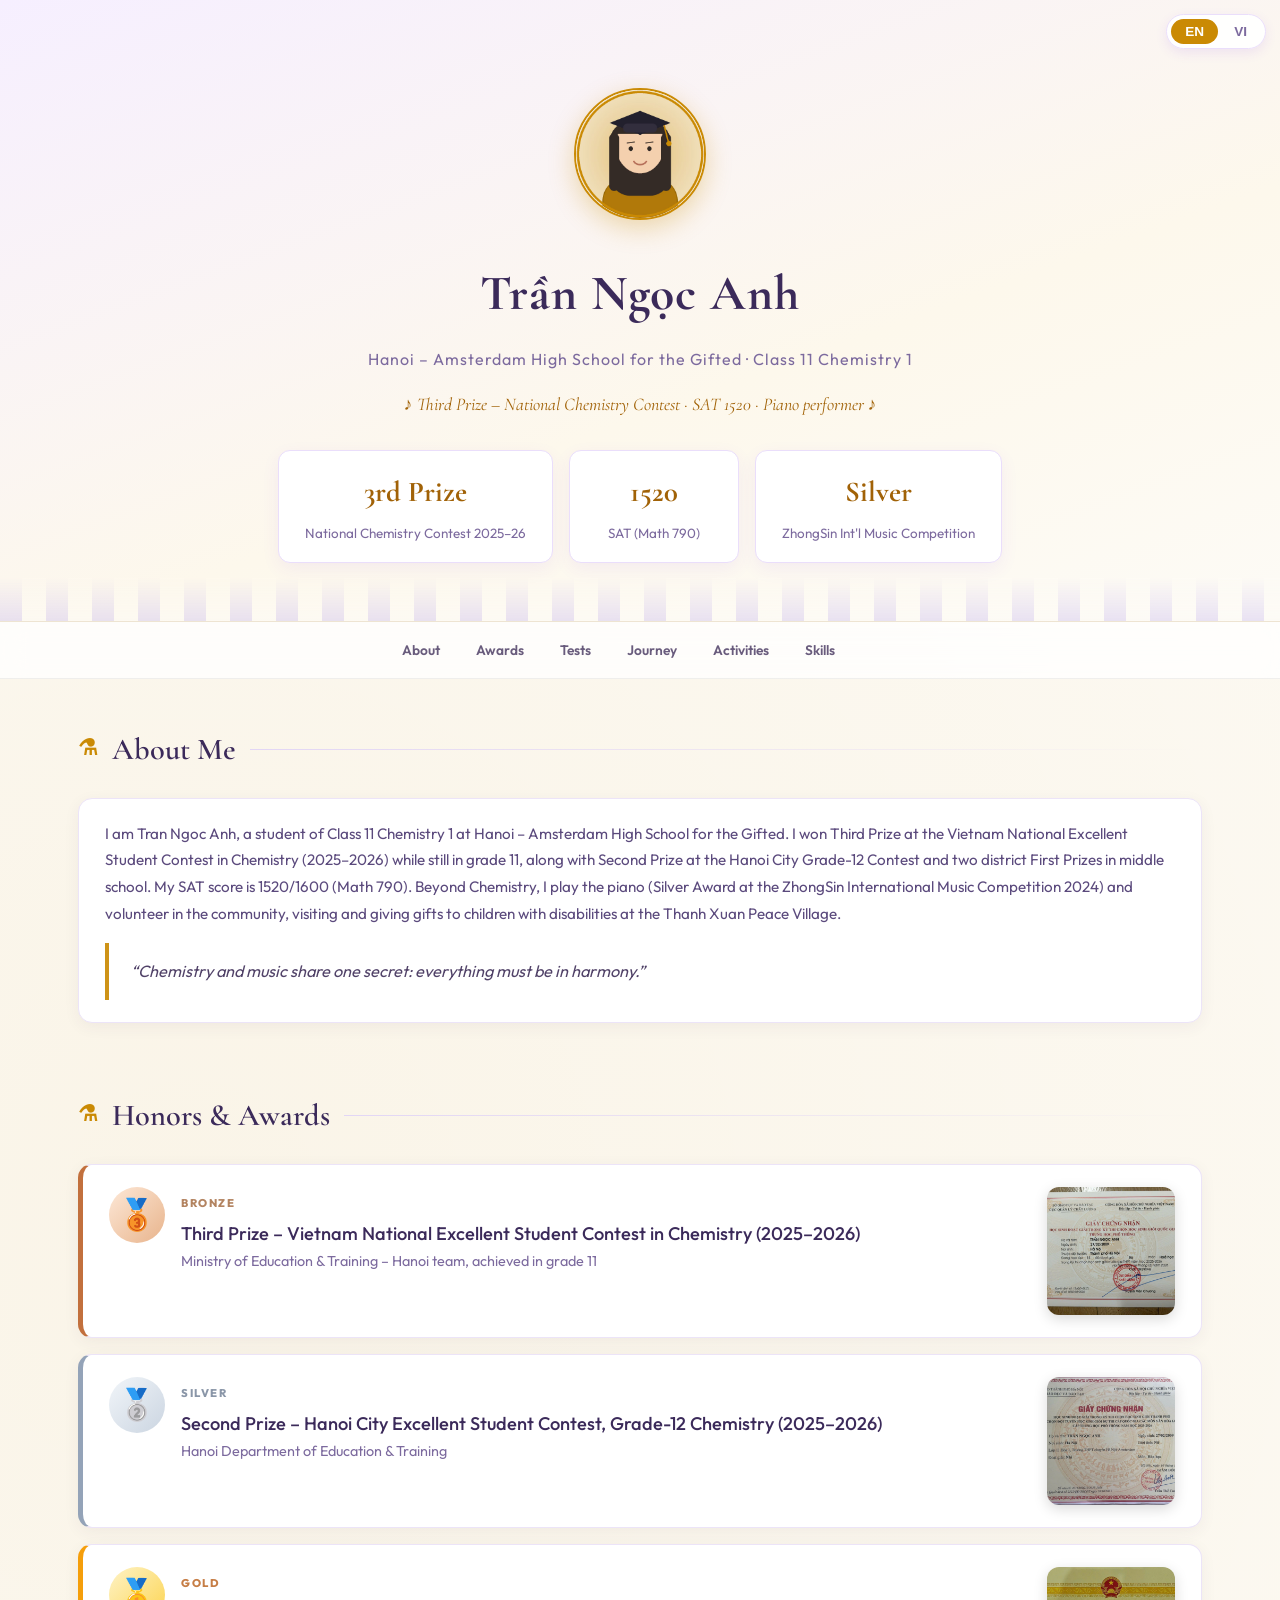
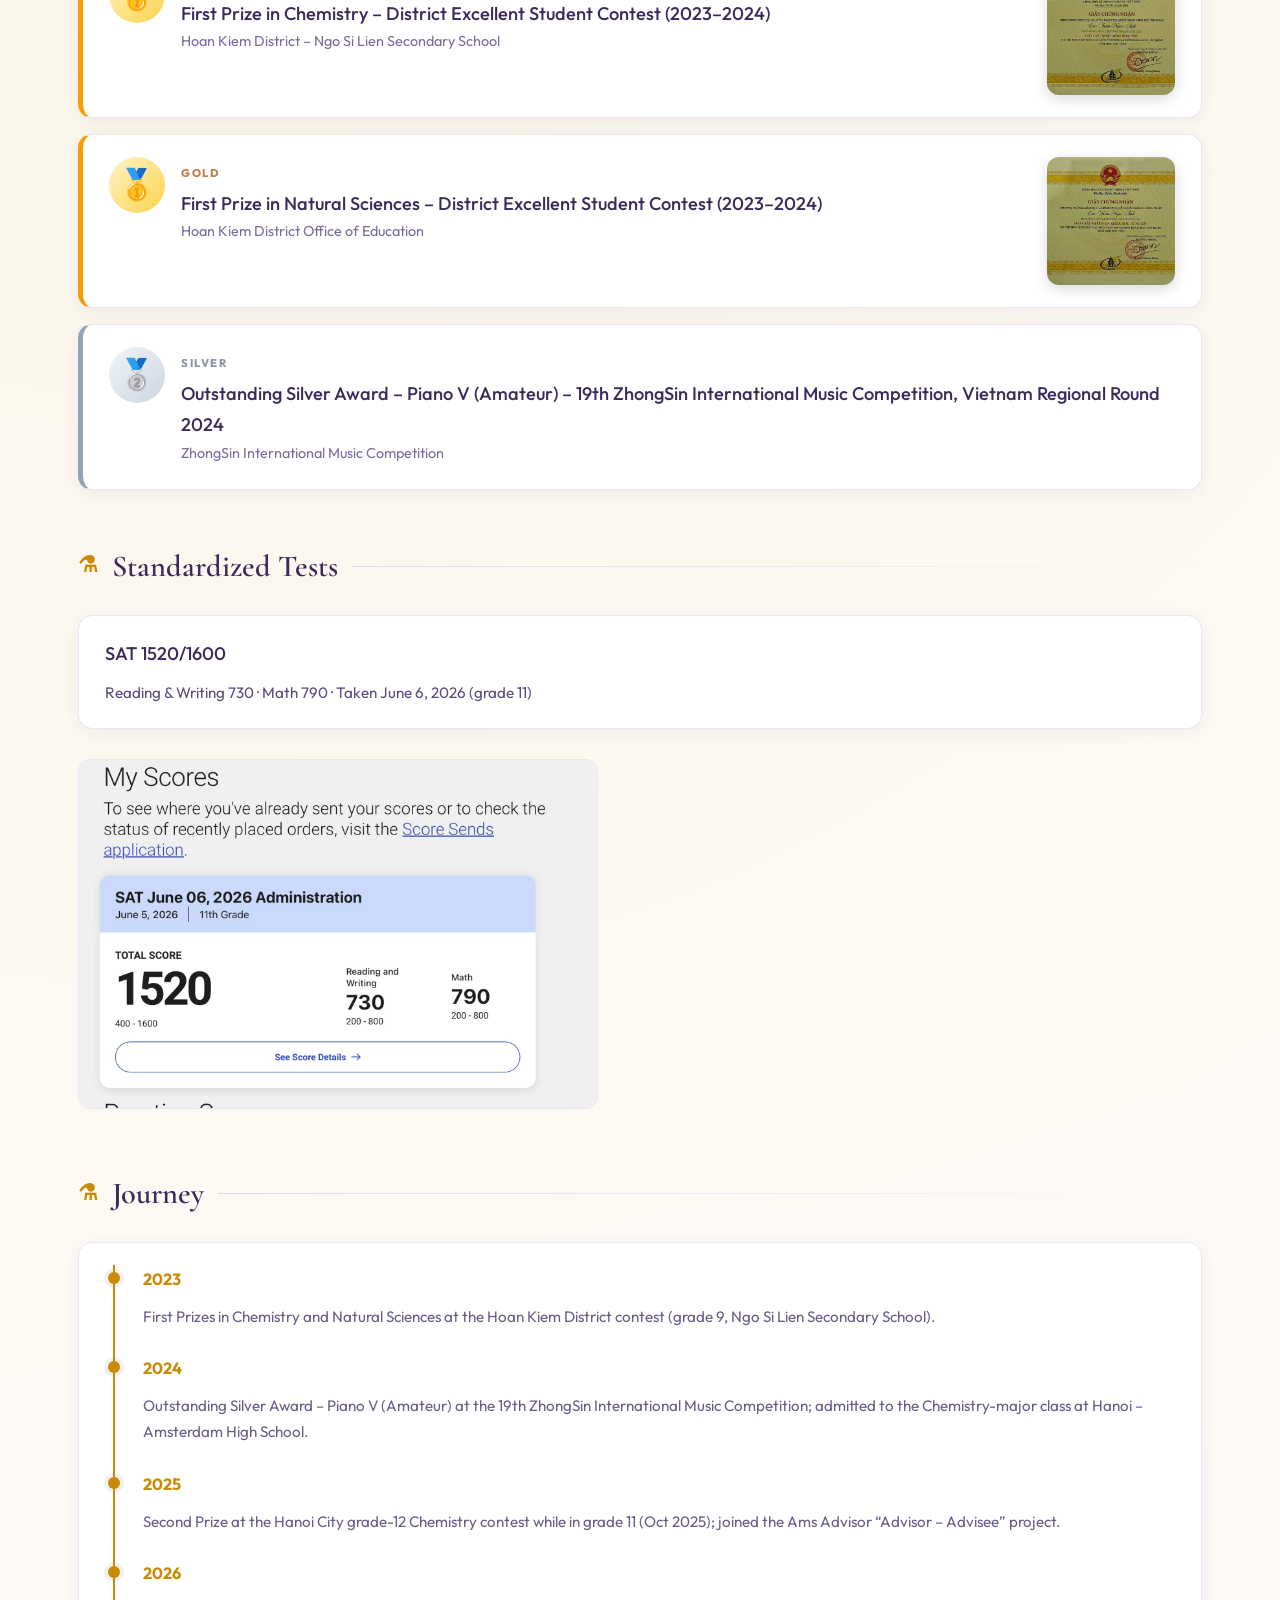
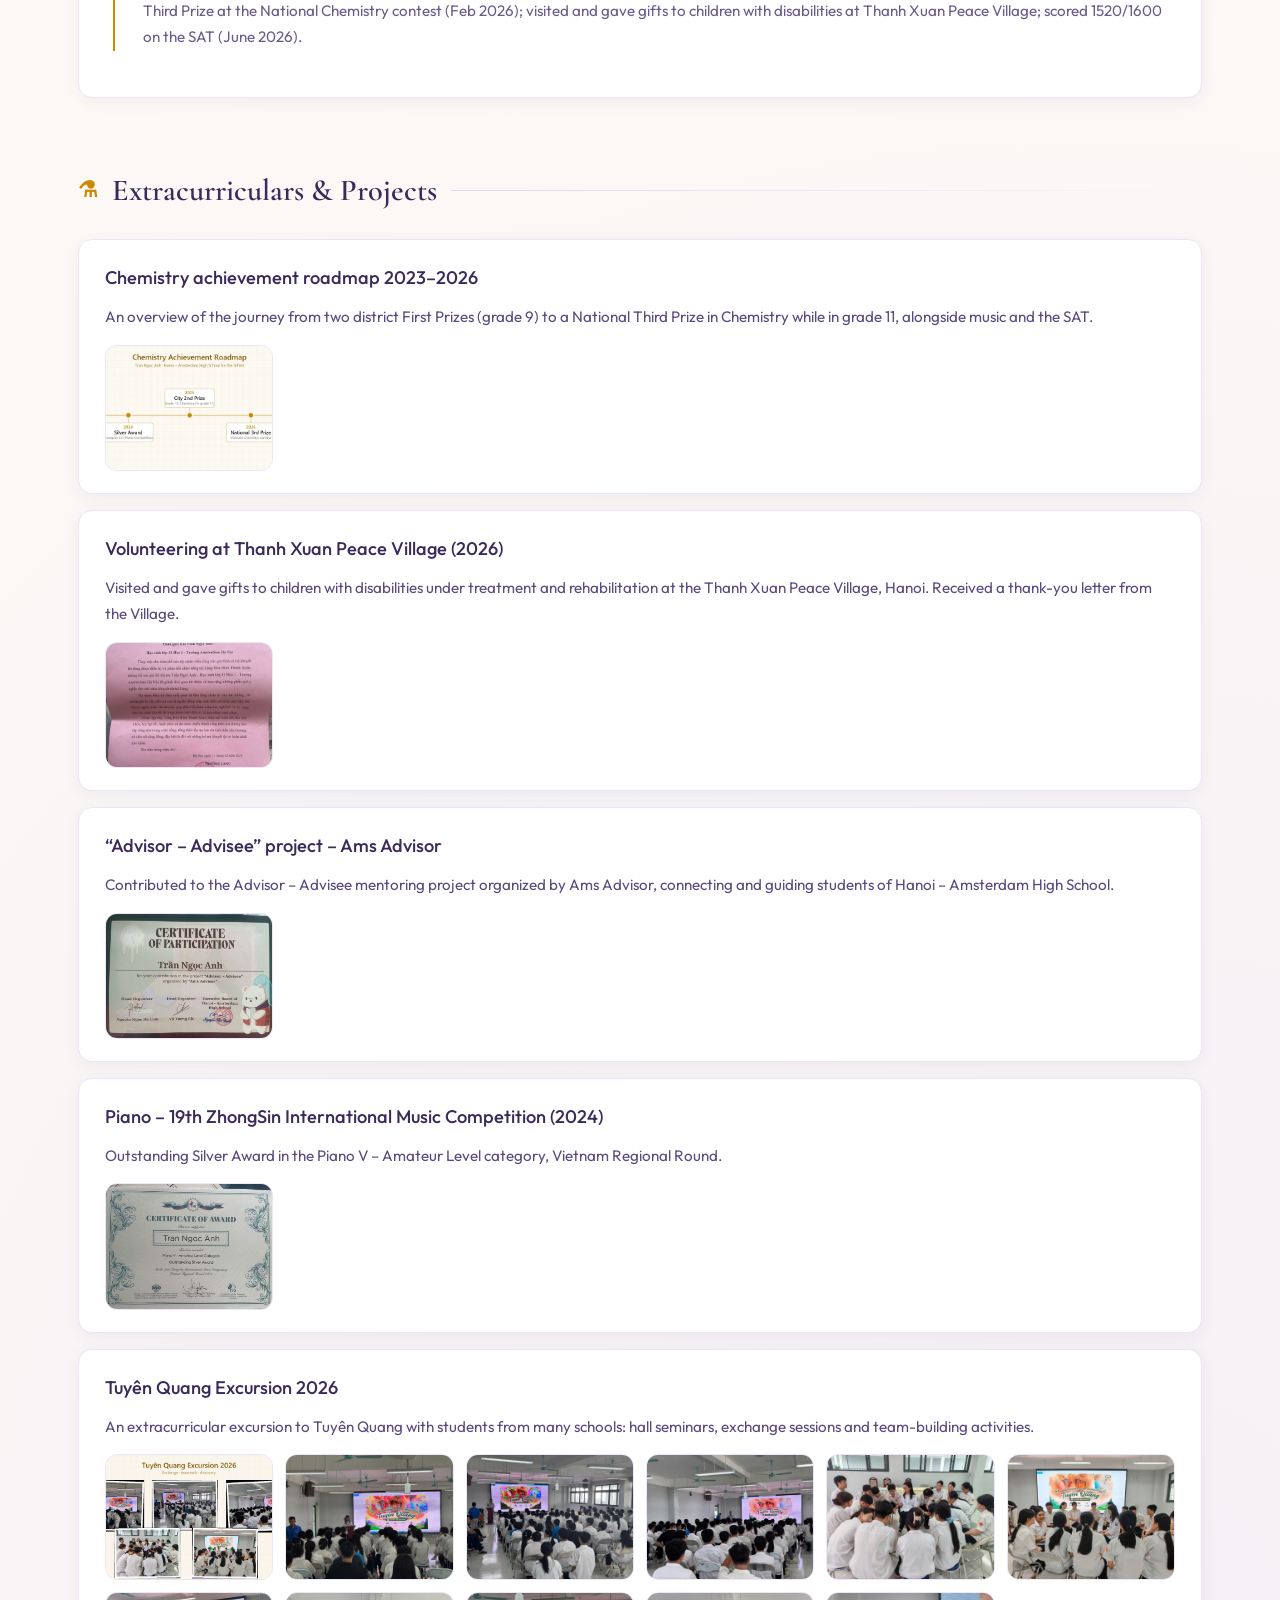
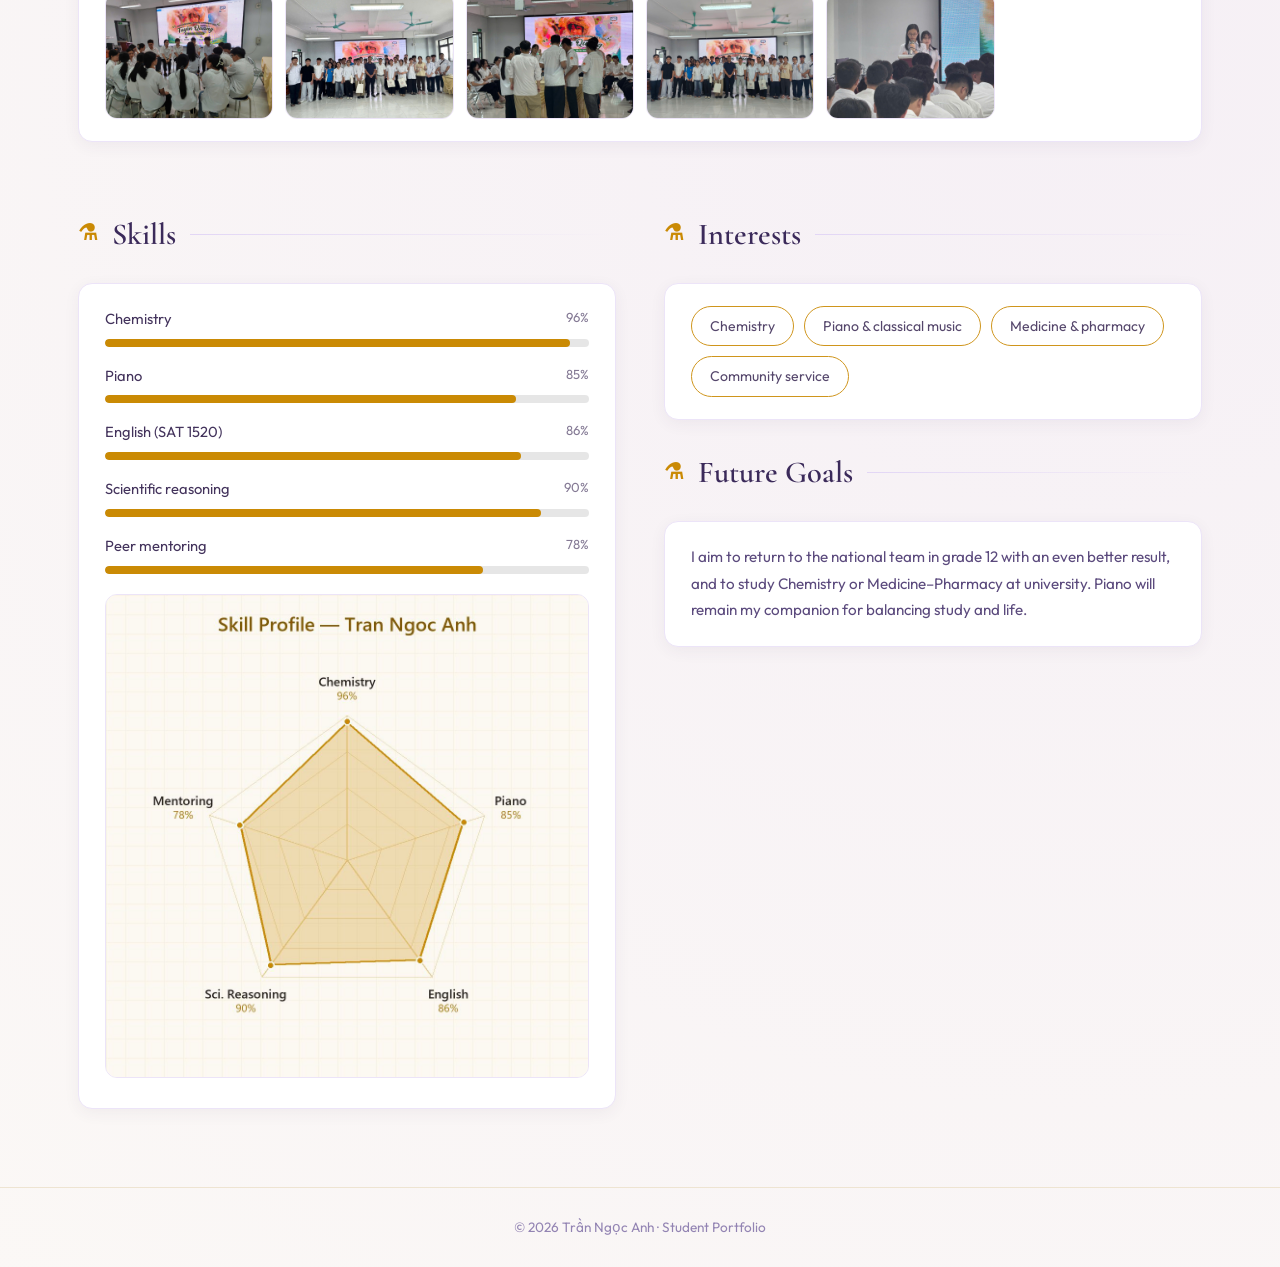
==== commit a0540d29: "Unique layout per student: custom section order, hero alignment, award/activity presentation" ====
--- a/index.html
+++ b/index.html
@@ -45,6 +45,15 @@
 .pts{margin:12px 0 2px 20px;font-size:.93rem}
 .pts li{margin-bottom:7px;opacity:.92}
 .pts li::marker{color:var(--acc)}
+body.lay-split header .container{display:grid;grid-template-columns:auto 1fr;column-gap:48px;row-gap:2px;text-align:left;align-items:center;justify-items:start}
+body.lay-split header .avatar,body.lay-split header .monogram{grid-row:1/5;margin-bottom:0}
+body.lay-split header .stats{justify-content:flex-start;margin-top:22px}
+@media(max-width:760px){body.lay-split header .container{display:block;text-align:center}}
+body.aw-list .awgrid{grid-template-columns:1fr}
+body.aw-list .awthumb{flex:0 0 128px;width:128px;height:128px}
+body.act-zig .actwrap .card{width:94%}
+body.act-zig .actwrap .card:nth-child(even){margin-left:6%;border-left-width:6px;border-left-style:solid;border-left-color:var(--acc)}
+body.act-zig .actwrap .card:nth-child(odd){border-right:6px solid var(--acc)}
 section{padding:44px 0 6px}
 .stats{display:flex;gap:16px;justify-content:center;flex-wrap:wrap;margin-top:30px}
 .doclinks{margin-top:12px;display:flex;flex-wrap:wrap;gap:8px}
@@ -105,4 +114,4 @@
 .lang-switch{background:rgba(255,255,255,.92);border:1px solid #eadefb;box-shadow:0 4px 12px rgba(124,58,237,.1)}
 .lbtn{color:#7c6a9e}.lbtn.active{background:#ca8a04;color:#fff}
 .certimg{border-radius:12px;border:1px solid #ece4f8}
-</style></head><body><div class='lang-switch'><button class='lbtn' data-l='en'>EN</button><button class='lbtn' data-l='vi'>VI</button></div><div class='pane-vi' lang='vi'><header><div class='container'><img class='avatar' src='assets/img/avatar.jpg' alt='Trần Ngọc Anh'><h1>Trần Ngọc Anh</h1><div class='school'>THPT chuyên Hà Nội – Amsterdam · Lớp 11 Hóa 1</div><div class='tagline'>Giải Ba HSG Quốc gia Hóa học · SAT 1520 · Piano performer</div><div class='stats'><div class='stat'><b>Giải Ba</b><span>HSG Quốc gia Hóa học 2025–26</span></div><div class='stat'><b>1520</b><span>SAT (Math 790)</span></div><div class='stat'><b>Bạc</b><span>ZhongSin Int&#x27;l Music Competition</span></div></div></div></header><nav class='topnav'><a href='#about-vi'>Giới thiệu</a><a href='#skills-vi'>Kỹ năng</a><a href='#journey-vi'>Hành trình</a><a href='#research-vi'>Nghiên cứu</a><a href='#awards-vi'>Thành tích</a><a href='#activities-vi'>Hoạt động</a></nav><main class='container'><section id='about-vi'><h2>Giới thiệu</h2><div class='card'><p style='margin-top:0'>Mình là Trần Ngọc Anh, học sinh lớp 11 Hóa 1, trường THPT chuyên Hà Nội – Amsterdam. Mình đạt Giải Ba kỳ thi chọn Học sinh giỏi Quốc gia môn Hóa học năm học 2025–2026 khi đang học lớp 11, cùng Giải Nhì HSG Thành phố lớp 12 và hai Giải Nhất cấp quận thời THCS. Mình đạt SAT 1520/1600 (Math 790). Ngoài Hóa học, mình chơi piano (giải Bạc cuộc thi âm nhạc quốc tế ZhongSin 2024) và tích cực tham gia hoạt động cộng đồng như thăm và tặng quà trẻ khuyết tật tại Làng Hòa Bình Thanh Xuân.</p><blockquote class='quote'>“Hóa học và âm nhạc giống nhau ở một điểm: mọi thứ đều phải hài hòa.”</blockquote></div></section><div class='twocol'><section id='skills-vi'><h2>Kỹ năng</h2><div class='card reveal'><div class='skillgrid' style='grid-template-columns:1fr'><div class='skill'><span>Hóa học<em>96%</em></span><div class='bar'><i style='width:96%'></i></div></div><div class='skill'><span>Piano<em>85%</em></span><div class='bar'><i style='width:85%'></i></div></div><div class='skill'><span>Tiếng Anh (SAT 1520)<em>86%</em></span><div class='bar'><i style='width:86%'></i></div></div><div class='skill'><span>Tư duy khoa học tự nhiên<em>90%</em></span><div class='bar'><i style='width:90%'></i></div></div><div class='skill'><span>Cố vấn đồng trang lứa<em>78%</em></span><div class='bar'><i style='width:78%'></i></div></div></div><a href='assets/img/skill-radar.jpg'><img class='certimg' style='max-width:100%;margin-top:20px' src='assets/img/skill-radar.jpg' alt='skill radar' loading='lazy'></a></div></section><section><h2>Sở thích & Quan tâm</h2><div class='card'><div class='chips'><span>Hóa học</span><span>Piano &amp; âm nhạc cổ điển</span><span>Y – dược</span><span>Hoạt động cộng đồng</span></div></div><h2 style='margin-top:26px'>Định hướng tương lai</h2><div class='card'><p style='margin-top:0'>Mình đặt mục tiêu vào đội tuyển thi HSG Quốc gia năm lớp 12 với thành tích cao hơn, và theo đuổi ngành Hóa học hoặc Y – Dược ở bậc đại học. Piano vẫn sẽ là người bạn đồng hành giúp mình cân bằng giữa học tập và cuộc sống.</p></div></section></div><section id='journey-vi'><h2>Hành trình</h2><div class='card reveal'><div class='tl'><div class='tl-item'><span class='tl-year'>2023</span><p>Giải Nhất môn Hóa học và giải Nhất môn Khoa học Tự nhiên kỳ thi HSG Quận Hoàn Kiếm (lớp 9, THCS Ngô Sĩ Liên).</p></div><div class='tl-item'><span class='tl-year'>2024</span><p>Outstanding Silver Award – Piano V (Amateur) tại 19th ZhongSin International Music Competition; trúng tuyển lớp chuyên Hóa, THPT chuyên Hà Nội – Amsterdam.</p></div><div class='tl-item'><span class='tl-year'>2025</span><p>Giải Nhì kỳ thi HSG Thành phố lớp 12 môn Hóa học khi đang học lớp 11 (10/2025); tham gia dự án Advisor – Advisee của Ams Advisor.</p></div><div class='tl-item'><span class='tl-year'>2026</span><p>Giải Ba kỳ thi chọn HSG Quốc gia môn Hóa học (02/2026); thăm và tặng quà trẻ khuyết tật tại Làng Hòa Bình Thanh Xuân; SAT 1520/1600 (06/2026).</p></div></div></div></section><section id='research-vi'><h2>Nghiên cứu khoa học</h2><div class='empty'>Đang cập nhật…</div></section><section id='awards-vi'><h2>Thành tích & Giải thưởng</h2><div class='awgrid'><div class='card award reveal rk-bronze'><div class='medal'>🥉</div><div class='awbody'><span class='rklab'>Đồng · Bronze</span><h3>Giải Ba kỳ thi chọn Học sinh giỏi Quốc gia THPT môn Hóa học (2025–2026)</h3><div class='org'>Bộ GD&amp;ĐT – đội tuyển TP Hà Nội, khi đang học lớp 11</div></div><a class='awthumb' href='assets/img/award-giai-ba-ky-thi-chon-hoc-sinh-gioi-quoc-gia-thpt-mo.jpg'><img src='assets/img/award-giai-ba-ky-thi-chon-hoc-sinh-gioi-quoc-gia-thpt-mo.jpg' alt='Giải Ba kỳ thi chọn Học sinh giỏi Quốc gia THPT môn Hóa học (2025–2026)' loading='lazy'></a></div><div class='card award reveal rk-silver'><div class='medal'>🥈</div><div class='awbody'><span class='rklab'>Bạc · Silver</span><h3>Giải Nhì kỳ thi chọn HSG Thành phố các môn văn hóa lớp 12 – môn Hóa học (2025–2026)</h3><div class='org'>Sở GD&amp;ĐT Hà Nội</div></div><a class='awthumb' href='assets/img/award-giai-nhi-ky-thi-chon-hsg-thanh-pho-cac-mon-van-hoa.jpg'><img src='assets/img/award-giai-nhi-ky-thi-chon-hsg-thanh-pho-cac-mon-van-hoa.jpg' alt='Giải Nhì kỳ thi chọn HSG Thành phố các môn văn hóa lớp 12 – môn Hóa học (2025–2026)' loading='lazy'></a></div><div class='card award reveal rk-gold'><div class='medal'>🥇</div><div class='awbody'><span class='rklab'>Vàng · Gold</span><h3>Giải Nhất môn Hóa học – kỳ thi HSG cấp quận (2023–2024)</h3><div class='org'>Phòng GD&amp;ĐT Quận Hoàn Kiếm – THCS Ngô Sĩ Liên</div></div><a class='awthumb' href='assets/img/award-giai-nhat-mon-hoa-hoc-ky-thi-hsg-cap-quan-2023-202.jpg'><img src='assets/img/award-giai-nhat-mon-hoa-hoc-ky-thi-hsg-cap-quan-2023-202.jpg' alt='Giải Nhất môn Hóa học – kỳ thi HSG cấp quận (2023–2024)' loading='lazy'></a></div><div class='card award reveal rk-gold'><div class='medal'>🥇</div><div class='awbody'><span class='rklab'>Vàng · Gold</span><h3>Giải Nhất môn Khoa học Tự nhiên – kỳ thi HSG cấp quận (2023–2024)</h3><div class='org'>Phòng GD&amp;ĐT Quận Hoàn Kiếm</div></div><a class='awthumb' href='assets/img/award-giai-nhat-mon-khoa-hoc-tu-nhien-ky-thi-hsg-cap-qua.jpg'><img src='assets/img/award-giai-nhat-mon-khoa-hoc-tu-nhien-ky-thi-hsg-cap-qua.jpg' alt='Giải Nhất môn Khoa học Tự nhiên – kỳ thi HSG cấp quận (2023–2024)' loading='lazy'></a></div><div class='card award reveal rk-silver'><div class='medal'>🥈</div><div class='awbody'><span class='rklab'>Bạc · Silver</span><h3>Outstanding Silver Award – Piano V (Amateur) – 19th ZhongSin International Music Competition, Vietnam Regional Round 2024</h3><div class='org'>ZhongSin International Music Competition</div></div></div></div></section><section><h2>Chứng chỉ chuẩn hóa</h2><div class='certgrid'><div class='card'><h3>SAT 1520/1600</h3><p>Reading &amp; Writing 730 · Math 790 · Kỳ thi 06/06/2026 (lớp 11)</p></div></div><img class='certimg' src='assets/img/sat-score.jpg' alt='SAT score'></section><section id='activities-vi'><h2>Hoạt động ngoại khóa & Dự án</h2><div class='card reveal'><h3>Lộ trình thành tích Hóa học 2023–2026</h3><p>Tổng quan chặng đường từ hai giải Nhất cấp quận (lớp 9) tới Giải Ba Học sinh giỏi Quốc gia môn Hóa học khi đang học lớp 11, song song với âm nhạc và SAT.</p><div class='gallery'><a href='assets/img/act0-0.jpg'><img src='assets/img/act0-0.jpg' alt='Lộ trình thành tích Hóa học 2023–2026' loading='lazy'></a></div></div><div class='card reveal'><h3>Thiện nguyện tại Làng Hòa Bình Thanh Xuân (2026)</h3><p>Thăm hỏi và trao quà cho trẻ khuyết tật đang điều trị, phục hồi chức năng tại Làng Hòa Bình Thanh Xuân, Hà Nội. Được Làng gửi Thư cảm ơn ghi nhận tấm lòng nhân ái.</p><div class='gallery'><a href='assets/img/act1-0.jpg'><img src='assets/img/act1-0.jpg' alt='Thiện nguyện tại Làng Hòa Bình Thanh Xuân (2026)' loading='lazy'></a></div></div><div class='card reveal'><h3>Dự án “Advisor – Advisee” – Ams Advisor</h3><p>Tham gia đóng góp cho dự án Advisor – Advisee do Ams Advisor tổ chức, hỗ trợ kết nối và định hướng cho học sinh trường THPT chuyên Hà Nội – Amsterdam.</p><div class='gallery'><a href='assets/img/act2-0.jpg'><img src='assets/img/act2-0.jpg' alt='Dự án “Advisor – Advisee” – Ams Advisor' loading='lazy'></a></div></div><div class='card reveal'><h3>Piano – 19th ZhongSin International Music Competition (2024)</h3><p>Outstanding Silver Award hạng mục Piano V – Amateur Level, vòng khu vực Việt Nam.</p><div class='gallery'><a href='assets/img/act3-0.jpg'><img src='assets/img/act3-0.jpg' alt='Piano – 19th ZhongSin International Music Competition (2024)' loading='lazy'></a></div></div><div class='card reveal'><h3>Trải nghiệm ngoại khóa Tuyên Quang 2026</h3><p>Chuyến trải nghiệm ngoại khóa tại Tuyên Quang cùng học sinh nhiều trường: sinh hoạt chuyên đề tại hội trường, giao lưu và các hoạt động làm việc nhóm.</p><div class='gallery'><a href='assets/img/act4-0.jpg'><img src='assets/img/act4-0.jpg' alt='Trải nghiệm ngoại khóa Tuyên Quang 2026' loading='lazy'></a><a href='assets/img/act4-1.jpg'><img src='assets/img/act4-1.jpg' alt='Trải nghiệm ngoại khóa Tuyên Quang 2026' loading='lazy'></a><a href='assets/img/act4-2.jpg'><img src='assets/img/act4-2.jpg' alt='Trải nghiệm ngoại khóa Tuyên Quang 2026' loading='lazy'></a><a href='assets/img/act4-3.jpg'><img src='assets/img/act4-3.jpg' alt='Trải nghiệm ngoại khóa Tuyên Quang 2026' loading='lazy'></a><a href='assets/img/act4-4.jpg'><img src='assets/img/act4-4.jpg' alt='Trải nghiệm ngoại khóa Tuyên Quang 2026' loading='lazy'></a><a href='assets/img/act4-5.jpg'><img src='assets/img/act4-5.jpg' alt='Trải nghiệm ngoại khóa Tuyên Quang 2026' loading='lazy'></a><a href='assets/img/act4-6.jpg'><img src='assets/img/act4-6.jpg' alt='Trải nghiệm ngoại khóa Tuyên Quang 2026' loading='lazy'></a><a href='assets/img/act4-7.jpg'><img src='assets/img/act4-7.jpg' alt='Trải nghiệm ngoại khóa Tuyên Quang 2026' loading='lazy'></a><a href='assets/img/act4-8.jpg'><img src='assets/img/act4-8.jpg' alt='Trải nghiệm ngoại khóa Tuyên Quang 2026' loading='lazy'></a><a href='assets/img/act4-9.jpg'><img src='assets/img/act4-9.jpg' alt='Trải nghiệm ngoại khóa Tuyên Quang 2026' loading='lazy'></a><a href='assets/img/act4-10.jpg'><img src='assets/img/act4-10.jpg' alt='Trải nghiệm ngoại khóa Tuyên Quang 2026' loading='lazy'></a></div></div></section></main><footer>© 2026 Trần Ngọc Anh · Portfolio học sinh</footer></div><div class='pane-en' lang='en'><header><div class='container'><img class='avatar' src='assets/img/avatar.jpg' alt='Trần Ngọc Anh'><h1>Trần Ngọc Anh</h1><div class='school'>Hanoi – Amsterdam High School for the Gifted · Class 11 Chemistry 1</div><div class='tagline'>Third Prize – National Chemistry Contest · SAT 1520 · Piano performer</div><div class='stats'><div class='stat'><b>3rd Prize</b><span>National Chemistry Contest 2025–26</span></div><div class='stat'><b>1520</b><span>SAT (Math 790)</span></div><div class='stat'><b>Silver</b><span>ZhongSin Int&#x27;l Music Competition</span></div></div></div></header><nav class='topnav'><a href='#about-en'>About</a><a href='#skills-en'>Skills</a><a href='#journey-en'>Journey</a><a href='#research-en'>Research</a><a href='#awards-en'>Awards</a><a href='#activities-en'>Activities</a></nav><main class='container'><section id='about-en'><h2>About Me</h2><div class='card'><p style='margin-top:0'>I am Tran Ngoc Anh, a student of Class 11 Chemistry 1 at Hanoi – Amsterdam High School for the Gifted. I won Third Prize at the Vietnam National Excellent Student Contest in Chemistry (2025–2026) while still in grade 11, along with Second Prize at the Hanoi City Grade-12 Contest and two district First Prizes in middle school. My SAT score is 1520/1600 (Math 790). Beyond Chemistry, I play the piano (Silver Award at the ZhongSin International Music Competition 2024) and volunteer in the community, visiting and giving gifts to children with disabilities at the Thanh Xuan Peace Village.</p><blockquote class='quote'>“Chemistry and music share one secret: everything must be in harmony.”</blockquote></div></section><div class='twocol'><section id='skills-en'><h2>Skills</h2><div class='card reveal'><div class='skillgrid' style='grid-template-columns:1fr'><div class='skill'><span>Chemistry<em>96%</em></span><div class='bar'><i style='width:96%'></i></div></div><div class='skill'><span>Piano<em>85%</em></span><div class='bar'><i style='width:85%'></i></div></div><div class='skill'><span>English (SAT 1520)<em>86%</em></span><div class='bar'><i style='width:86%'></i></div></div><div class='skill'><span>Scientific reasoning<em>90%</em></span><div class='bar'><i style='width:90%'></i></div></div><div class='skill'><span>Peer mentoring<em>78%</em></span><div class='bar'><i style='width:78%'></i></div></div></div><a href='assets/img/skill-radar.jpg'><img class='certimg' style='max-width:100%;margin-top:20px' src='assets/img/skill-radar.jpg' alt='skill radar' loading='lazy'></a></div></section><section><h2>Interests</h2><div class='card'><div class='chips'><span>Chemistry</span><span>Piano &amp; classical music</span><span>Medicine &amp; pharmacy</span><span>Community service</span></div></div><h2 style='margin-top:26px'>Future Goals</h2><div class='card'><p style='margin-top:0'>I aim to return to the national team in grade 12 with an even better result, and to study Chemistry or Medicine–Pharmacy at university. Piano will remain my companion for balancing study and life.</p></div></section></div><section id='journey-en'><h2>Journey</h2><div class='card reveal'><div class='tl'><div class='tl-item'><span class='tl-year'>2023</span><p>First Prizes in Chemistry and Natural Sciences at the Hoan Kiem District contest (grade 9, Ngo Si Lien Secondary School).</p></div><div class='tl-item'><span class='tl-year'>2024</span><p>Outstanding Silver Award – Piano V (Amateur) at the 19th ZhongSin International Music Competition; admitted to the Chemistry-major class at Hanoi – Amsterdam High School.</p></div><div class='tl-item'><span class='tl-year'>2025</span><p>Second Prize at the Hanoi City grade-12 Chemistry contest while in grade 11 (Oct 2025); joined the Ams Advisor “Advisor – Advisee” project.</p></div><div class='tl-item'><span class='tl-year'>2026</span><p>Third Prize at the National Chemistry contest (Feb 2026); visited and gave gifts to children with disabilities at Thanh Xuan Peace Village; scored 1520/1600 on the SAT (June 2026).</p></div></div></div></section><section id='research-en'><h2>Research</h2><div class='empty'>Coming soon…</div></section><section id='awards-en'><h2>Honors & Awards</h2><div class='awgrid'><div class='card award reveal rk-bronze'><div class='medal'>🥉</div><div class='awbody'><span class='rklab'>Bronze</span><h3>Third Prize – Vietnam National Excellent Student Contest in Chemistry (2025–2026)</h3><div class='org'>Ministry of Education &amp; Training – Hanoi team, achieved in grade 11</div></div><a class='awthumb' href='assets/img/award-giai-ba-ky-thi-chon-hoc-sinh-gioi-quoc-gia-thpt-mo.jpg'><img src='assets/img/award-giai-ba-ky-thi-chon-hoc-sinh-gioi-quoc-gia-thpt-mo.jpg' alt='Third Prize – Vietnam National Excellent Student Contest in Chemistry (2025–2026)' loading='lazy'></a></div><div class='card award reveal rk-silver'><div class='medal'>🥈</div><div class='awbody'><span class='rklab'>Silver</span><h3>Second Prize – Hanoi City Excellent Student Contest, Grade-12 Chemistry (2025–2026)</h3><div class='org'>Hanoi Department of Education &amp; Training</div></div><a class='awthumb' href='assets/img/award-giai-nhi-ky-thi-chon-hsg-thanh-pho-cac-mon-van-hoa.jpg'><img src='assets/img/award-giai-nhi-ky-thi-chon-hsg-thanh-pho-cac-mon-van-hoa.jpg' alt='Second Prize – Hanoi City Excellent Student Contest, Grade-12 Chemistry (2025–2026)' loading='lazy'></a></div><div class='card award reveal rk-gold'><div class='medal'>🥇</div><div class='awbody'><span class='rklab'>Gold</span><h3>First Prize in Chemistry – District Excellent Student Contest (2023–2024)</h3><div class='org'>Hoan Kiem District – Ngo Si Lien Secondary School</div></div><a class='awthumb' href='assets/img/award-giai-nhat-mon-hoa-hoc-ky-thi-hsg-cap-quan-2023-202.jpg'><img src='assets/img/award-giai-nhat-mon-hoa-hoc-ky-thi-hsg-cap-quan-2023-202.jpg' alt='First Prize in Chemistry – District Excellent Student Contest (2023–2024)' loading='lazy'></a></div><div class='card award reveal rk-gold'><div class='medal'>🥇</div><div class='awbody'><span class='rklab'>Gold</span><h3>First Prize in Natural Sciences – District Excellent Student Contest (2023–2024)</h3><div class='org'>Hoan Kiem District Office of Education</div></div><a class='awthumb' href='assets/img/award-giai-nhat-mon-khoa-hoc-tu-nhien-ky-thi-hsg-cap-qua.jpg'><img src='assets/img/award-giai-nhat-mon-khoa-hoc-tu-nhien-ky-thi-hsg-cap-qua.jpg' alt='First Prize in Natural Sciences – District Excellent Student Contest (2023–2024)' loading='lazy'></a></div><div class='card award reveal rk-silver'><div class='medal'>🥈</div><div class='awbody'><span class='rklab'>Silver</span><h3>Outstanding Silver Award – Piano V (Amateur) – 19th ZhongSin International Music Competition, Vietnam Regional Round 2024</h3><div class='org'>ZhongSin International Music Competition</div></div></div></div></section><section><h2>Standardized Tests</h2><div class='certgrid'><div class='card'><h3>SAT 1520/1600</h3><p>Reading &amp; Writing 730 · Math 790 · Taken June 6, 2026 (grade 11)</p></div></div><img class='certimg' src='assets/img/sat-score.jpg' alt='SAT score'></section><section id='activities-en'><h2>Extracurriculars & Projects</h2><div class='card reveal'><h3>Chemistry achievement roadmap 2023–2026</h3><p>An overview of the journey from two district First Prizes (grade 9) to a National Third Prize in Chemistry while in grade 11, alongside music and the SAT.</p><div class='gallery'><a href='assets/img/act0-0.jpg'><img src='assets/img/act0-0.jpg' alt='Chemistry achievement roadmap 2023–2026' loading='lazy'></a></div></div><div class='card reveal'><h3>Volunteering at Thanh Xuan Peace Village (2026)</h3><p>Visited and gave gifts to children with disabilities under treatment and rehabilitation at the Thanh Xuan Peace Village, Hanoi. Received a thank-you letter from the Village.</p><div class='gallery'><a href='assets/img/act1-0.jpg'><img src='assets/img/act1-0.jpg' alt='Volunteering at Thanh Xuan Peace Village (2026)' loading='lazy'></a></div></div><div class='card reveal'><h3>“Advisor – Advisee” project – Ams Advisor</h3><p>Contributed to the Advisor – Advisee mentoring project organized by Ams Advisor, connecting and guiding students of Hanoi – Amsterdam High School.</p><div class='gallery'><a href='assets/img/act2-0.jpg'><img src='assets/img/act2-0.jpg' alt='“Advisor – Advisee” project – Ams Advisor' loading='lazy'></a></div></div><div class='card reveal'><h3>Piano – 19th ZhongSin International Music Competition (2024)</h3><p>Outstanding Silver Award in the Piano V – Amateur Level category, Vietnam Regional Round.</p><div class='gallery'><a href='assets/img/act3-0.jpg'><img src='assets/img/act3-0.jpg' alt='Piano – 19th ZhongSin International Music Competition (2024)' loading='lazy'></a></div></div><div class='card reveal'><h3>Tuyên Quang Excursion 2026</h3><p>An extracurricular excursion to Tuyên Quang with students from many schools: hall seminars, exchange sessions and team-building activities.</p><div class='gallery'><a href='assets/img/act4-0.jpg'><img src='assets/img/act4-0.jpg' alt='Tuyên Quang Excursion 2026' loading='lazy'></a><a href='assets/img/act4-1.jpg'><img src='assets/img/act4-1.jpg' alt='Tuyên Quang Excursion 2026' loading='lazy'></a><a href='assets/img/act4-2.jpg'><img src='assets/img/act4-2.jpg' alt='Tuyên Quang Excursion 2026' loading='lazy'></a><a href='assets/img/act4-3.jpg'><img src='assets/img/act4-3.jpg' alt='Tuyên Quang Excursion 2026' loading='lazy'></a><a href='assets/img/act4-4.jpg'><img src='assets/img/act4-4.jpg' alt='Tuyên Quang Excursion 2026' loading='lazy'></a><a href='assets/img/act4-5.jpg'><img src='assets/img/act4-5.jpg' alt='Tuyên Quang Excursion 2026' loading='lazy'></a><a href='assets/img/act4-6.jpg'><img src='assets/img/act4-6.jpg' alt='Tuyên Quang Excursion 2026' loading='lazy'></a><a href='assets/img/act4-7.jpg'><img src='assets/img/act4-7.jpg' alt='Tuyên Quang Excursion 2026' loading='lazy'></a><a href='assets/img/act4-8.jpg'><img src='assets/img/act4-8.jpg' alt='Tuyên Quang Excursion 2026' loading='lazy'></a><a href='assets/img/act4-9.jpg'><img src='assets/img/act4-9.jpg' alt='Tuyên Quang Excursion 2026' loading='lazy'></a><a href='assets/img/act4-10.jpg'><img src='assets/img/act4-10.jpg' alt='Tuyên Quang Excursion 2026' loading='lazy'></a></div></div></section></main><footer>© 2026 Trần Ngọc Anh · Student Portfolio</footer></div><script>function setLang(l,save){document.body.classList.toggle('lang-en',l==='en');document.documentElement.lang=l;if(save){try{localStorage.setItem('plang',l)}catch(e){}}document.querySelectorAll('.lbtn').forEach(function(b){b.classList.toggle('active',b.dataset.l===l)});}document.querySelectorAll('.lbtn').forEach(function(b){b.addEventListener('click',function(){setLang(b.dataset.l,true)})});var saved='en';try{saved=localStorage.getItem('plang')||'en'}catch(e){}setLang(saved,false);var io=new IntersectionObserver(function(es){es.forEach(function(x){if(x.isIntersecting){x.target.classList.add('in');io.unobserve(x.target)}})},{threshold:.08});document.querySelectorAll('.reveal').forEach(function(el){io.observe(el)});var lb=document.createElement('div');lb.className='lb';lb.innerHTML='<img>';document.body.appendChild(lb);lb.addEventListener('click',function(){lb.classList.remove('open')});document.querySelectorAll('.gallery a,.awthumb').forEach(function(a){a.addEventListener('click',function(ev){ev.preventDefault();lb.querySelector('img').src=a.getAttribute('href');lb.classList.add('open')})});</script></body></html>+</style></head><body class='lay-center aw-list act-cards'><div class='lang-switch'><button class='lbtn' data-l='en'>EN</button><button class='lbtn' data-l='vi'>VI</button></div><div class='pane-vi' lang='vi'><header><div class='container'><img class='avatar' src='assets/img/avatar.jpg' alt='Trần Ngọc Anh'><h1>Trần Ngọc Anh</h1><div class='school'>THPT chuyên Hà Nội – Amsterdam · Lớp 11 Hóa 1</div><div class='tagline'>Giải Ba HSG Quốc gia Hóa học · SAT 1520 · Piano performer</div><div class='stats'><div class='stat'><b>Giải Ba</b><span>HSG Quốc gia Hóa học 2025–26</span></div><div class='stat'><b>1520</b><span>SAT (Math 790)</span></div><div class='stat'><b>Bạc</b><span>ZhongSin Int&#x27;l Music Competition</span></div></div></div></header><nav class='topnav'><a href='#about-vi'>Giới thiệu</a><a href='#awards-vi'>Thành tích</a><a href='#certs-vi'>Chứng chỉ</a><a href='#journey-vi'>Hành trình</a><a href='#activities-vi'>Hoạt động</a><a href='#skills-vi'>Kỹ năng</a></nav><main class='container'><section id='about-vi'><h2>Giới thiệu</h2><div class='card'><p style='margin-top:0'>Mình là Trần Ngọc Anh, học sinh lớp 11 Hóa 1, trường THPT chuyên Hà Nội – Amsterdam. Mình đạt Giải Ba kỳ thi chọn Học sinh giỏi Quốc gia môn Hóa học năm học 2025–2026 khi đang học lớp 11, cùng Giải Nhì HSG Thành phố lớp 12 và hai Giải Nhất cấp quận thời THCS. Mình đạt SAT 1520/1600 (Math 790). Ngoài Hóa học, mình chơi piano (giải Bạc cuộc thi âm nhạc quốc tế ZhongSin 2024) và tích cực tham gia hoạt động cộng đồng như thăm và tặng quà trẻ khuyết tật tại Làng Hòa Bình Thanh Xuân.</p><blockquote class='quote'>“Hóa học và âm nhạc giống nhau ở một điểm: mọi thứ đều phải hài hòa.”</blockquote></div></section><section id='awards-vi'><h2>Thành tích & Giải thưởng</h2><div class='awgrid'><div class='card award reveal rk-bronze'><div class='medal'>🥉</div><div class='awbody'><span class='rklab'>Đồng · Bronze</span><h3>Giải Ba kỳ thi chọn Học sinh giỏi Quốc gia THPT môn Hóa học (2025–2026)</h3><div class='org'>Bộ GD&amp;ĐT – đội tuyển TP Hà Nội, khi đang học lớp 11</div></div><a class='awthumb' href='assets/img/award-giai-ba-ky-thi-chon-hoc-sinh-gioi-quoc-gia-thpt-mo.jpg'><img src='assets/img/award-giai-ba-ky-thi-chon-hoc-sinh-gioi-quoc-gia-thpt-mo.jpg' alt='Giải Ba kỳ thi chọn Học sinh giỏi Quốc gia THPT môn Hóa học (2025–2026)' loading='lazy'></a></div><div class='card award reveal rk-silver'><div class='medal'>🥈</div><div class='awbody'><span class='rklab'>Bạc · Silver</span><h3>Giải Nhì kỳ thi chọn HSG Thành phố các môn văn hóa lớp 12 – môn Hóa học (2025–2026)</h3><div class='org'>Sở GD&amp;ĐT Hà Nội</div></div><a class='awthumb' href='assets/img/award-giai-nhi-ky-thi-chon-hsg-thanh-pho-cac-mon-van-hoa.jpg'><img src='assets/img/award-giai-nhi-ky-thi-chon-hsg-thanh-pho-cac-mon-van-hoa.jpg' alt='Giải Nhì kỳ thi chọn HSG Thành phố các môn văn hóa lớp 12 – môn Hóa học (2025–2026)' loading='lazy'></a></div><div class='card award reveal rk-gold'><div class='medal'>🥇</div><div class='awbody'><span class='rklab'>Vàng · Gold</span><h3>Giải Nhất môn Hóa học – kỳ thi HSG cấp quận (2023–2024)</h3><div class='org'>Phòng GD&amp;ĐT Quận Hoàn Kiếm – THCS Ngô Sĩ Liên</div></div><a class='awthumb' href='assets/img/award-giai-nhat-mon-hoa-hoc-ky-thi-hsg-cap-quan-2023-202.jpg'><img src='assets/img/award-giai-nhat-mon-hoa-hoc-ky-thi-hsg-cap-quan-2023-202.jpg' alt='Giải Nhất môn Hóa học – kỳ thi HSG cấp quận (2023–2024)' loading='lazy'></a></div><div class='card award reveal rk-gold'><div class='medal'>🥇</div><div class='awbody'><span class='rklab'>Vàng · Gold</span><h3>Giải Nhất môn Khoa học Tự nhiên – kỳ thi HSG cấp quận (2023–2024)</h3><div class='org'>Phòng GD&amp;ĐT Quận Hoàn Kiếm</div></div><a class='awthumb' href='assets/img/award-giai-nhat-mon-khoa-hoc-tu-nhien-ky-thi-hsg-cap-qua.jpg'><img src='assets/img/award-giai-nhat-mon-khoa-hoc-tu-nhien-ky-thi-hsg-cap-qua.jpg' alt='Giải Nhất môn Khoa học Tự nhiên – kỳ thi HSG cấp quận (2023–2024)' loading='lazy'></a></div><div class='card award reveal rk-silver'><div class='medal'>🥈</div><div class='awbody'><span class='rklab'>Bạc · Silver</span><h3>Outstanding Silver Award – Piano V (Amateur) – 19th ZhongSin International Music Competition, Vietnam Regional Round 2024</h3><div class='org'>ZhongSin International Music Competition</div></div></div></div></section><section id='certs-vi'><h2>Chứng chỉ chuẩn hóa</h2><div class='certgrid'><div class='card'><h3>SAT 1520/1600</h3><p>Reading &amp; Writing 730 · Math 790 · Kỳ thi 06/06/2026 (lớp 11)</p></div></div><img class='certimg' src='assets/img/sat-score.jpg' alt='SAT score'></section><section id='journey-vi'><h2>Hành trình</h2><div class='card reveal'><div class='tl'><div class='tl-item'><span class='tl-year'>2023</span><p>Giải Nhất môn Hóa học và giải Nhất môn Khoa học Tự nhiên kỳ thi HSG Quận Hoàn Kiếm (lớp 9, THCS Ngô Sĩ Liên).</p></div><div class='tl-item'><span class='tl-year'>2024</span><p>Outstanding Silver Award – Piano V (Amateur) tại 19th ZhongSin International Music Competition; trúng tuyển lớp chuyên Hóa, THPT chuyên Hà Nội – Amsterdam.</p></div><div class='tl-item'><span class='tl-year'>2025</span><p>Giải Nhì kỳ thi HSG Thành phố lớp 12 môn Hóa học khi đang học lớp 11 (10/2025); tham gia dự án Advisor – Advisee của Ams Advisor.</p></div><div class='tl-item'><span class='tl-year'>2026</span><p>Giải Ba kỳ thi chọn HSG Quốc gia môn Hóa học (02/2026); thăm và tặng quà trẻ khuyết tật tại Làng Hòa Bình Thanh Xuân; SAT 1520/1600 (06/2026).</p></div></div></div></section><section id='activities-vi'><h2>Hoạt động ngoại khóa & Dự án</h2><div class='actwrap'><div class='card reveal'><h3>Lộ trình thành tích Hóa học 2023–2026</h3><p>Tổng quan chặng đường từ hai giải Nhất cấp quận (lớp 9) tới Giải Ba Học sinh giỏi Quốc gia môn Hóa học khi đang học lớp 11, song song với âm nhạc và SAT.</p><div class='gallery'><a href='assets/img/act0-0.jpg'><img src='assets/img/act0-0.jpg' alt='Lộ trình thành tích Hóa học 2023–2026' loading='lazy'></a></div></div><div class='card reveal'><h3>Thiện nguyện tại Làng Hòa Bình Thanh Xuân (2026)</h3><p>Thăm hỏi và trao quà cho trẻ khuyết tật đang điều trị, phục hồi chức năng tại Làng Hòa Bình Thanh Xuân, Hà Nội. Được Làng gửi Thư cảm ơn ghi nhận tấm lòng nhân ái.</p><div class='gallery'><a href='assets/img/act1-0.jpg'><img src='assets/img/act1-0.jpg' alt='Thiện nguyện tại Làng Hòa Bình Thanh Xuân (2026)' loading='lazy'></a></div></div><div class='card reveal'><h3>Dự án “Advisor – Advisee” – Ams Advisor</h3><p>Tham gia đóng góp cho dự án Advisor – Advisee do Ams Advisor tổ chức, hỗ trợ kết nối và định hướng cho học sinh trường THPT chuyên Hà Nội – Amsterdam.</p><div class='gallery'><a href='assets/img/act2-0.jpg'><img src='assets/img/act2-0.jpg' alt='Dự án “Advisor – Advisee” – Ams Advisor' loading='lazy'></a></div></div><div class='card reveal'><h3>Piano – 19th ZhongSin International Music Competition (2024)</h3><p>Outstanding Silver Award hạng mục Piano V – Amateur Level, vòng khu vực Việt Nam.</p><div class='gallery'><a href='assets/img/act3-0.jpg'><img src='assets/img/act3-0.jpg' alt='Piano – 19th ZhongSin International Music Competition (2024)' loading='lazy'></a></div></div><div class='card reveal'><h3>Trải nghiệm ngoại khóa Tuyên Quang 2026</h3><p>Chuyến trải nghiệm ngoại khóa tại Tuyên Quang cùng học sinh nhiều trường: sinh hoạt chuyên đề tại hội trường, giao lưu và các hoạt động làm việc nhóm.</p><div class='gallery'><a href='assets/img/act4-0.jpg'><img src='assets/img/act4-0.jpg' alt='Trải nghiệm ngoại khóa Tuyên Quang 2026' loading='lazy'></a><a href='assets/img/act4-1.jpg'><img src='assets/img/act4-1.jpg' alt='Trải nghiệm ngoại khóa Tuyên Quang 2026' loading='lazy'></a><a href='assets/img/act4-2.jpg'><img src='assets/img/act4-2.jpg' alt='Trải nghiệm ngoại khóa Tuyên Quang 2026' loading='lazy'></a><a href='assets/img/act4-3.jpg'><img src='assets/img/act4-3.jpg' alt='Trải nghiệm ngoại khóa Tuyên Quang 2026' loading='lazy'></a><a href='assets/img/act4-4.jpg'><img src='assets/img/act4-4.jpg' alt='Trải nghiệm ngoại khóa Tuyên Quang 2026' loading='lazy'></a><a href='assets/img/act4-5.jpg'><img src='assets/img/act4-5.jpg' alt='Trải nghiệm ngoại khóa Tuyên Quang 2026' loading='lazy'></a><a href='assets/img/act4-6.jpg'><img src='assets/img/act4-6.jpg' alt='Trải nghiệm ngoại khóa Tuyên Quang 2026' loading='lazy'></a><a href='assets/img/act4-7.jpg'><img src='assets/img/act4-7.jpg' alt='Trải nghiệm ngoại khóa Tuyên Quang 2026' loading='lazy'></a><a href='assets/img/act4-8.jpg'><img src='assets/img/act4-8.jpg' alt='Trải nghiệm ngoại khóa Tuyên Quang 2026' loading='lazy'></a><a href='assets/img/act4-9.jpg'><img src='assets/img/act4-9.jpg' alt='Trải nghiệm ngoại khóa Tuyên Quang 2026' loading='lazy'></a><a href='assets/img/act4-10.jpg'><img src='assets/img/act4-10.jpg' alt='Trải nghiệm ngoại khóa Tuyên Quang 2026' loading='lazy'></a></div></div></div></section><div class='twocol'><section id='skills-vi'><h2>Kỹ năng</h2><div class='card reveal'><div class='skillgrid' style='grid-template-columns:1fr'><div class='skill'><span>Hóa học<em>96%</em></span><div class='bar'><i style='width:96%'></i></div></div><div class='skill'><span>Piano<em>85%</em></span><div class='bar'><i style='width:85%'></i></div></div><div class='skill'><span>Tiếng Anh (SAT 1520)<em>86%</em></span><div class='bar'><i style='width:86%'></i></div></div><div class='skill'><span>Tư duy khoa học tự nhiên<em>90%</em></span><div class='bar'><i style='width:90%'></i></div></div><div class='skill'><span>Cố vấn đồng trang lứa<em>78%</em></span><div class='bar'><i style='width:78%'></i></div></div></div><a href='assets/img/skill-radar.jpg'><img class='certimg' style='max-width:100%;margin-top:20px' src='assets/img/skill-radar.jpg' alt='skill radar' loading='lazy'></a></div></section><section><h2>Sở thích & Quan tâm</h2><div class='card'><div class='chips'><span>Hóa học</span><span>Piano &amp; âm nhạc cổ điển</span><span>Y – dược</span><span>Hoạt động cộng đồng</span></div></div><h2 style='margin-top:26px'>Định hướng tương lai</h2><div class='card'><p style='margin-top:0'>Mình đặt mục tiêu vào đội tuyển thi HSG Quốc gia năm lớp 12 với thành tích cao hơn, và theo đuổi ngành Hóa học hoặc Y – Dược ở bậc đại học. Piano vẫn sẽ là người bạn đồng hành giúp mình cân bằng giữa học tập và cuộc sống.</p></div></section></div></main><footer>© 2026 Trần Ngọc Anh · Portfolio học sinh</footer></div><div class='pane-en' lang='en'><header><div class='container'><img class='avatar' src='assets/img/avatar.jpg' alt='Trần Ngọc Anh'><h1>Trần Ngọc Anh</h1><div class='school'>Hanoi – Amsterdam High School for the Gifted · Class 11 Chemistry 1</div><div class='tagline'>Third Prize – National Chemistry Contest · SAT 1520 · Piano performer</div><div class='stats'><div class='stat'><b>3rd Prize</b><span>National Chemistry Contest 2025–26</span></div><div class='stat'><b>1520</b><span>SAT (Math 790)</span></div><div class='stat'><b>Silver</b><span>ZhongSin Int&#x27;l Music Competition</span></div></div></div></header><nav class='topnav'><a href='#about-en'>About</a><a href='#awards-en'>Awards</a><a href='#certs-en'>Tests</a><a href='#journey-en'>Journey</a><a href='#activities-en'>Activities</a><a href='#skills-en'>Skills</a></nav><main class='container'><section id='about-en'><h2>About Me</h2><div class='card'><p style='margin-top:0'>I am Tran Ngoc Anh, a student of Class 11 Chemistry 1 at Hanoi – Amsterdam High School for the Gifted. I won Third Prize at the Vietnam National Excellent Student Contest in Chemistry (2025–2026) while still in grade 11, along with Second Prize at the Hanoi City Grade-12 Contest and two district First Prizes in middle school. My SAT score is 1520/1600 (Math 790). Beyond Chemistry, I play the piano (Silver Award at the ZhongSin International Music Competition 2024) and volunteer in the community, visiting and giving gifts to children with disabilities at the Thanh Xuan Peace Village.</p><blockquote class='quote'>“Chemistry and music share one secret: everything must be in harmony.”</blockquote></div></section><section id='awards-en'><h2>Honors & Awards</h2><div class='awgrid'><div class='card award reveal rk-bronze'><div class='medal'>🥉</div><div class='awbody'><span class='rklab'>Bronze</span><h3>Third Prize – Vietnam National Excellent Student Contest in Chemistry (2025–2026)</h3><div class='org'>Ministry of Education &amp; Training – Hanoi team, achieved in grade 11</div></div><a class='awthumb' href='assets/img/award-giai-ba-ky-thi-chon-hoc-sinh-gioi-quoc-gia-thpt-mo.jpg'><img src='assets/img/award-giai-ba-ky-thi-chon-hoc-sinh-gioi-quoc-gia-thpt-mo.jpg' alt='Third Prize – Vietnam National Excellent Student Contest in Chemistry (2025–2026)' loading='lazy'></a></div><div class='card award reveal rk-silver'><div class='medal'>🥈</div><div class='awbody'><span class='rklab'>Silver</span><h3>Second Prize – Hanoi City Excellent Student Contest, Grade-12 Chemistry (2025–2026)</h3><div class='org'>Hanoi Department of Education &amp; Training</div></div><a class='awthumb' href='assets/img/award-giai-nhi-ky-thi-chon-hsg-thanh-pho-cac-mon-van-hoa.jpg'><img src='assets/img/award-giai-nhi-ky-thi-chon-hsg-thanh-pho-cac-mon-van-hoa.jpg' alt='Second Prize – Hanoi City Excellent Student Contest, Grade-12 Chemistry (2025–2026)' loading='lazy'></a></div><div class='card award reveal rk-gold'><div class='medal'>🥇</div><div class='awbody'><span class='rklab'>Gold</span><h3>First Prize in Chemistry – District Excellent Student Contest (2023–2024)</h3><div class='org'>Hoan Kiem District – Ngo Si Lien Secondary School</div></div><a class='awthumb' href='assets/img/award-giai-nhat-mon-hoa-hoc-ky-thi-hsg-cap-quan-2023-202.jpg'><img src='assets/img/award-giai-nhat-mon-hoa-hoc-ky-thi-hsg-cap-quan-2023-202.jpg' alt='First Prize in Chemistry – District Excellent Student Contest (2023–2024)' loading='lazy'></a></div><div class='card award reveal rk-gold'><div class='medal'>🥇</div><div class='awbody'><span class='rklab'>Gold</span><h3>First Prize in Natural Sciences – District Excellent Student Contest (2023–2024)</h3><div class='org'>Hoan Kiem District Office of Education</div></div><a class='awthumb' href='assets/img/award-giai-nhat-mon-khoa-hoc-tu-nhien-ky-thi-hsg-cap-qua.jpg'><img src='assets/img/award-giai-nhat-mon-khoa-hoc-tu-nhien-ky-thi-hsg-cap-qua.jpg' alt='First Prize in Natural Sciences – District Excellent Student Contest (2023–2024)' loading='lazy'></a></div><div class='card award reveal rk-silver'><div class='medal'>🥈</div><div class='awbody'><span class='rklab'>Silver</span><h3>Outstanding Silver Award – Piano V (Amateur) – 19th ZhongSin International Music Competition, Vietnam Regional Round 2024</h3><div class='org'>ZhongSin International Music Competition</div></div></div></div></section><section id='certs-en'><h2>Standardized Tests</h2><div class='certgrid'><div class='card'><h3>SAT 1520/1600</h3><p>Reading &amp; Writing 730 · Math 790 · Taken June 6, 2026 (grade 11)</p></div></div><img class='certimg' src='assets/img/sat-score.jpg' alt='SAT score'></section><section id='journey-en'><h2>Journey</h2><div class='card reveal'><div class='tl'><div class='tl-item'><span class='tl-year'>2023</span><p>First Prizes in Chemistry and Natural Sciences at the Hoan Kiem District contest (grade 9, Ngo Si Lien Secondary School).</p></div><div class='tl-item'><span class='tl-year'>2024</span><p>Outstanding Silver Award – Piano V (Amateur) at the 19th ZhongSin International Music Competition; admitted to the Chemistry-major class at Hanoi – Amsterdam High School.</p></div><div class='tl-item'><span class='tl-year'>2025</span><p>Second Prize at the Hanoi City grade-12 Chemistry contest while in grade 11 (Oct 2025); joined the Ams Advisor “Advisor – Advisee” project.</p></div><div class='tl-item'><span class='tl-year'>2026</span><p>Third Prize at the National Chemistry contest (Feb 2026); visited and gave gifts to children with disabilities at Thanh Xuan Peace Village; scored 1520/1600 on the SAT (June 2026).</p></div></div></div></section><section id='activities-en'><h2>Extracurriculars & Projects</h2><div class='actwrap'><div class='card reveal'><h3>Chemistry achievement roadmap 2023–2026</h3><p>An overview of the journey from two district First Prizes (grade 9) to a National Third Prize in Chemistry while in grade 11, alongside music and the SAT.</p><div class='gallery'><a href='assets/img/act0-0.jpg'><img src='assets/img/act0-0.jpg' alt='Chemistry achievement roadmap 2023–2026' loading='lazy'></a></div></div><div class='card reveal'><h3>Volunteering at Thanh Xuan Peace Village (2026)</h3><p>Visited and gave gifts to children with disabilities under treatment and rehabilitation at the Thanh Xuan Peace Village, Hanoi. Received a thank-you letter from the Village.</p><div class='gallery'><a href='assets/img/act1-0.jpg'><img src='assets/img/act1-0.jpg' alt='Volunteering at Thanh Xuan Peace Village (2026)' loading='lazy'></a></div></div><div class='card reveal'><h3>“Advisor – Advisee” project – Ams Advisor</h3><p>Contributed to the Advisor – Advisee mentoring project organized by Ams Advisor, connecting and guiding students of Hanoi – Amsterdam High School.</p><div class='gallery'><a href='assets/img/act2-0.jpg'><img src='assets/img/act2-0.jpg' alt='“Advisor – Advisee” project – Ams Advisor' loading='lazy'></a></div></div><div class='card reveal'><h3>Piano – 19th ZhongSin International Music Competition (2024)</h3><p>Outstanding Silver Award in the Piano V – Amateur Level category, Vietnam Regional Round.</p><div class='gallery'><a href='assets/img/act3-0.jpg'><img src='assets/img/act3-0.jpg' alt='Piano – 19th ZhongSin International Music Competition (2024)' loading='lazy'></a></div></div><div class='card reveal'><h3>Tuyên Quang Excursion 2026</h3><p>An extracurricular excursion to Tuyên Quang with students from many schools: hall seminars, exchange sessions and team-building activities.</p><div class='gallery'><a href='assets/img/act4-0.jpg'><img src='assets/img/act4-0.jpg' alt='Tuyên Quang Excursion 2026' loading='lazy'></a><a href='assets/img/act4-1.jpg'><img src='assets/img/act4-1.jpg' alt='Tuyên Quang Excursion 2026' loading='lazy'></a><a href='assets/img/act4-2.jpg'><img src='assets/img/act4-2.jpg' alt='Tuyên Quang Excursion 2026' loading='lazy'></a><a href='assets/img/act4-3.jpg'><img src='assets/img/act4-3.jpg' alt='Tuyên Quang Excursion 2026' loading='lazy'></a><a href='assets/img/act4-4.jpg'><img src='assets/img/act4-4.jpg' alt='Tuyên Quang Excursion 2026' loading='lazy'></a><a href='assets/img/act4-5.jpg'><img src='assets/img/act4-5.jpg' alt='Tuyên Quang Excursion 2026' loading='lazy'></a><a href='assets/img/act4-6.jpg'><img src='assets/img/act4-6.jpg' alt='Tuyên Quang Excursion 2026' loading='lazy'></a><a href='assets/img/act4-7.jpg'><img src='assets/img/act4-7.jpg' alt='Tuyên Quang Excursion 2026' loading='lazy'></a><a href='assets/img/act4-8.jpg'><img src='assets/img/act4-8.jpg' alt='Tuyên Quang Excursion 2026' loading='lazy'></a><a href='assets/img/act4-9.jpg'><img src='assets/img/act4-9.jpg' alt='Tuyên Quang Excursion 2026' loading='lazy'></a><a href='assets/img/act4-10.jpg'><img src='assets/img/act4-10.jpg' alt='Tuyên Quang Excursion 2026' loading='lazy'></a></div></div></div></section><div class='twocol'><section id='skills-en'><h2>Skills</h2><div class='card reveal'><div class='skillgrid' style='grid-template-columns:1fr'><div class='skill'><span>Chemistry<em>96%</em></span><div class='bar'><i style='width:96%'></i></div></div><div class='skill'><span>Piano<em>85%</em></span><div class='bar'><i style='width:85%'></i></div></div><div class='skill'><span>English (SAT 1520)<em>86%</em></span><div class='bar'><i style='width:86%'></i></div></div><div class='skill'><span>Scientific reasoning<em>90%</em></span><div class='bar'><i style='width:90%'></i></div></div><div class='skill'><span>Peer mentoring<em>78%</em></span><div class='bar'><i style='width:78%'></i></div></div></div><a href='assets/img/skill-radar.jpg'><img class='certimg' style='max-width:100%;margin-top:20px' src='assets/img/skill-radar.jpg' alt='skill radar' loading='lazy'></a></div></section><section><h2>Interests</h2><div class='card'><div class='chips'><span>Chemistry</span><span>Piano &amp; classical music</span><span>Medicine &amp; pharmacy</span><span>Community service</span></div></div><h2 style='margin-top:26px'>Future Goals</h2><div class='card'><p style='margin-top:0'>I aim to return to the national team in grade 12 with an even better result, and to study Chemistry or Medicine–Pharmacy at university. Piano will remain my companion for balancing study and life.</p></div></section></div></main><footer>© 2026 Trần Ngọc Anh · Student Portfolio</footer></div><script>function setLang(l,save){document.body.classList.toggle('lang-en',l==='en');document.documentElement.lang=l;if(save){try{localStorage.setItem('plang',l)}catch(e){}}document.querySelectorAll('.lbtn').forEach(function(b){b.classList.toggle('active',b.dataset.l===l)});}document.querySelectorAll('.lbtn').forEach(function(b){b.addEventListener('click',function(){setLang(b.dataset.l,true)})});var saved='en';try{saved=localStorage.getItem('plang')||'en'}catch(e){}setLang(saved,false);var io=new IntersectionObserver(function(es){es.forEach(function(x){if(x.isIntersecting){x.target.classList.add('in');io.unobserve(x.target)}})},{threshold:.08});document.querySelectorAll('.reveal').forEach(function(el){io.observe(el)});var lb=document.createElement('div');lb.className='lb';lb.innerHTML='<img>';document.body.appendChild(lb);lb.addEventListener('click',function(){lb.classList.remove('open')});document.querySelectorAll('.gallery a,.awthumb').forEach(function(a){a.addEventListener('click',function(ev){ev.preventDefault();lb.querySelector('img').src=a.getAttribute('href');lb.classList.add('open')})});</script></body></html>
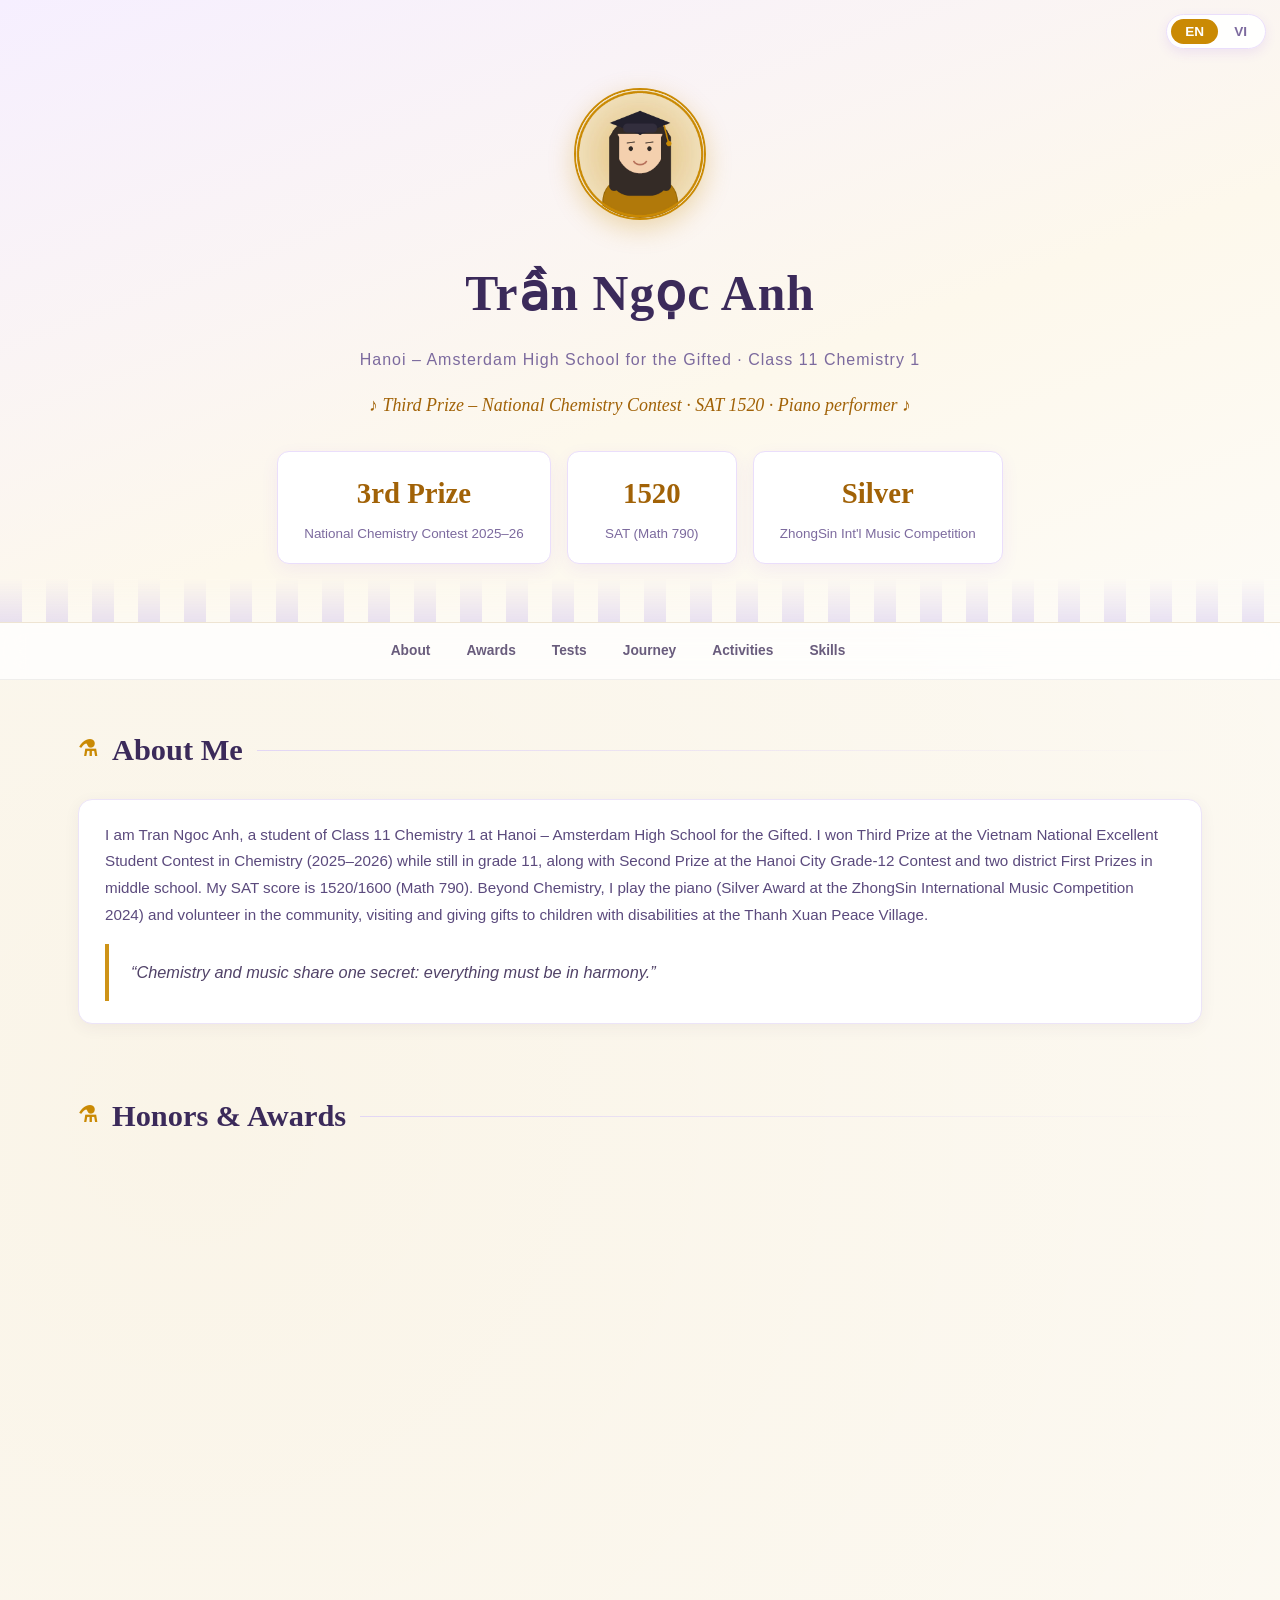
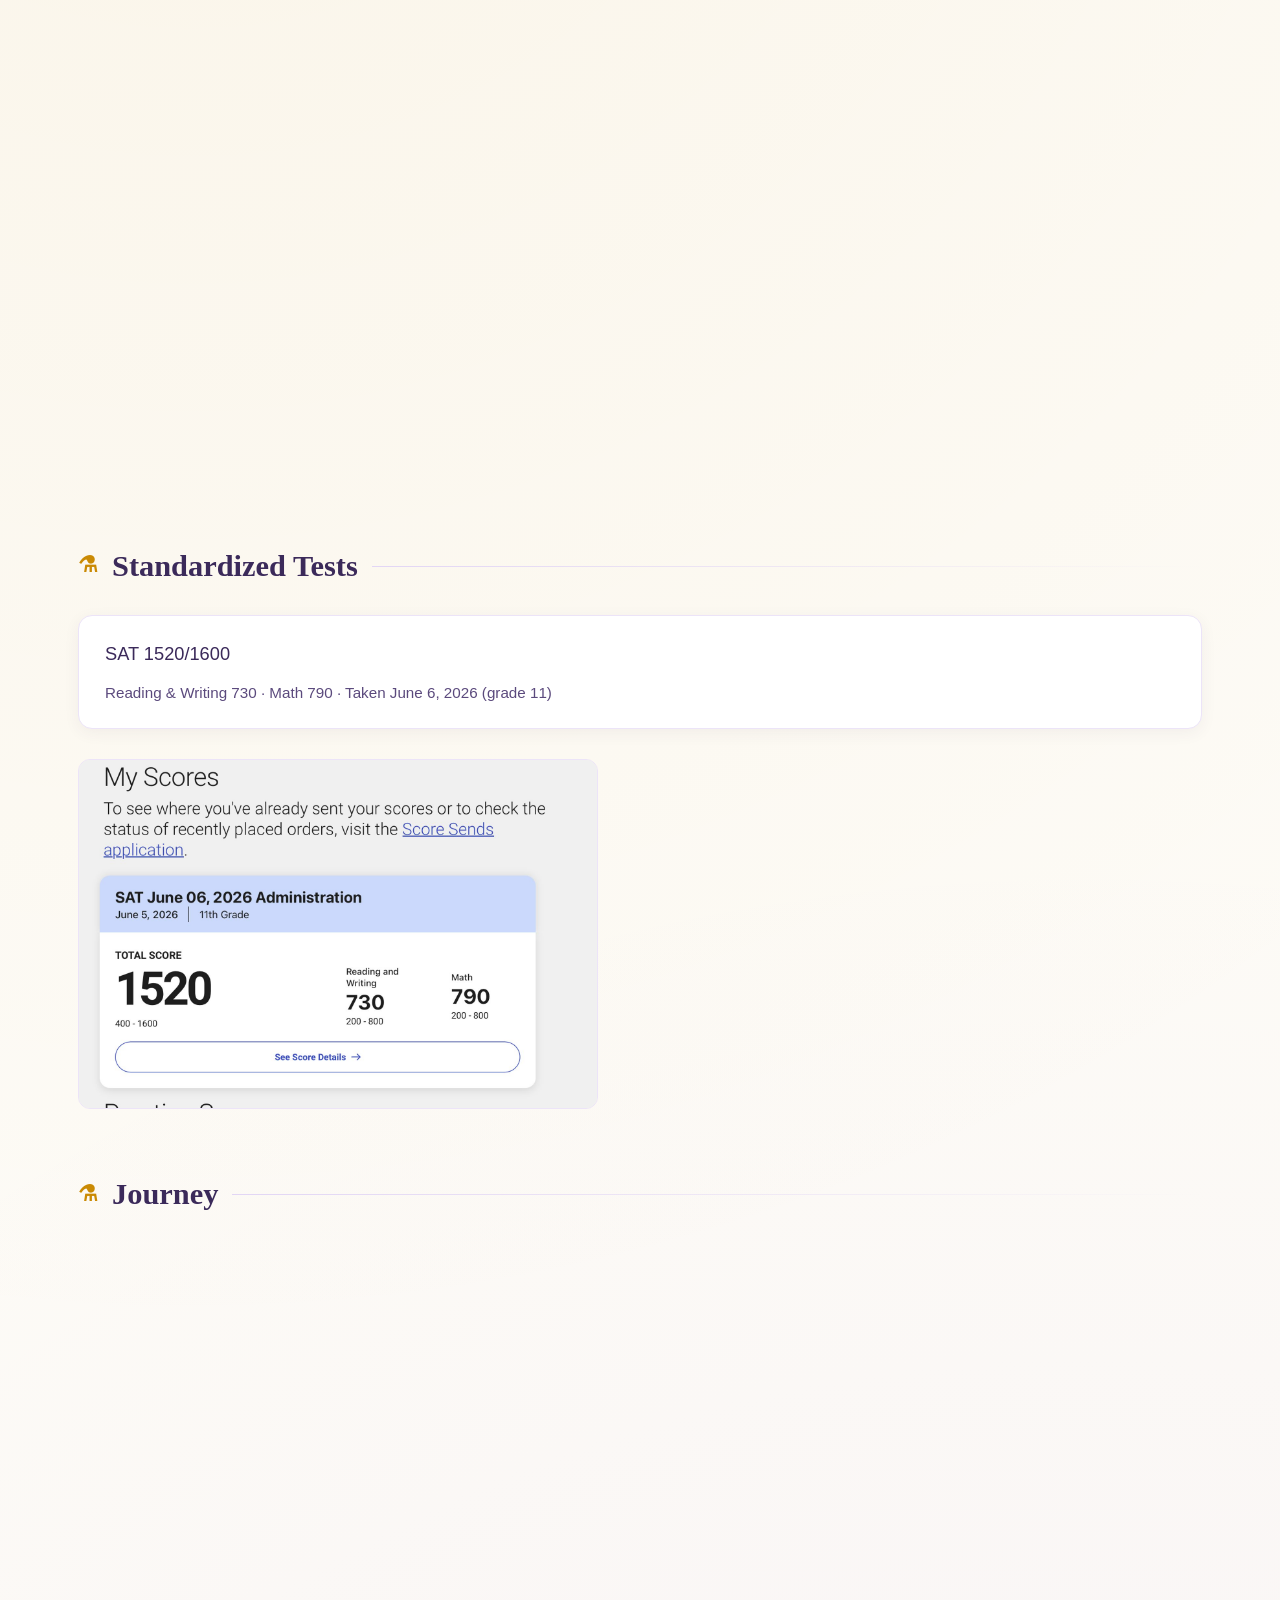
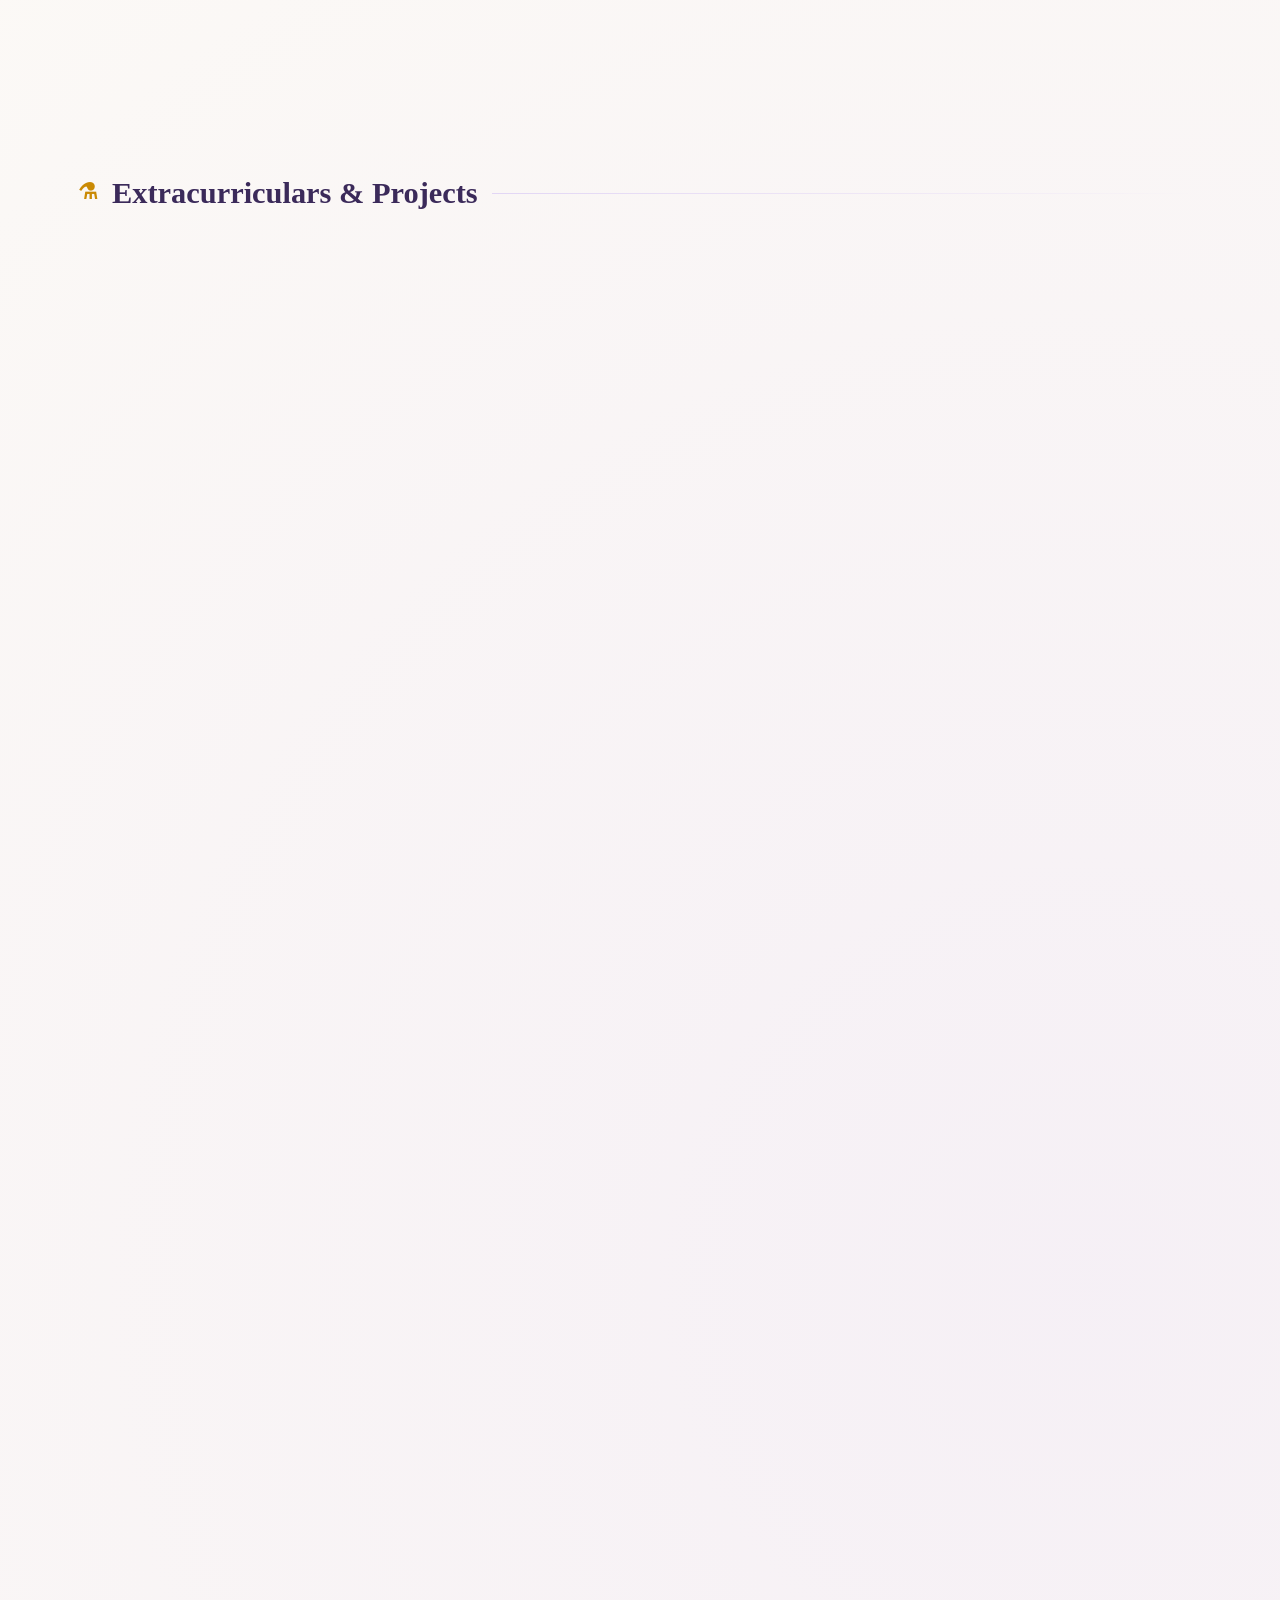
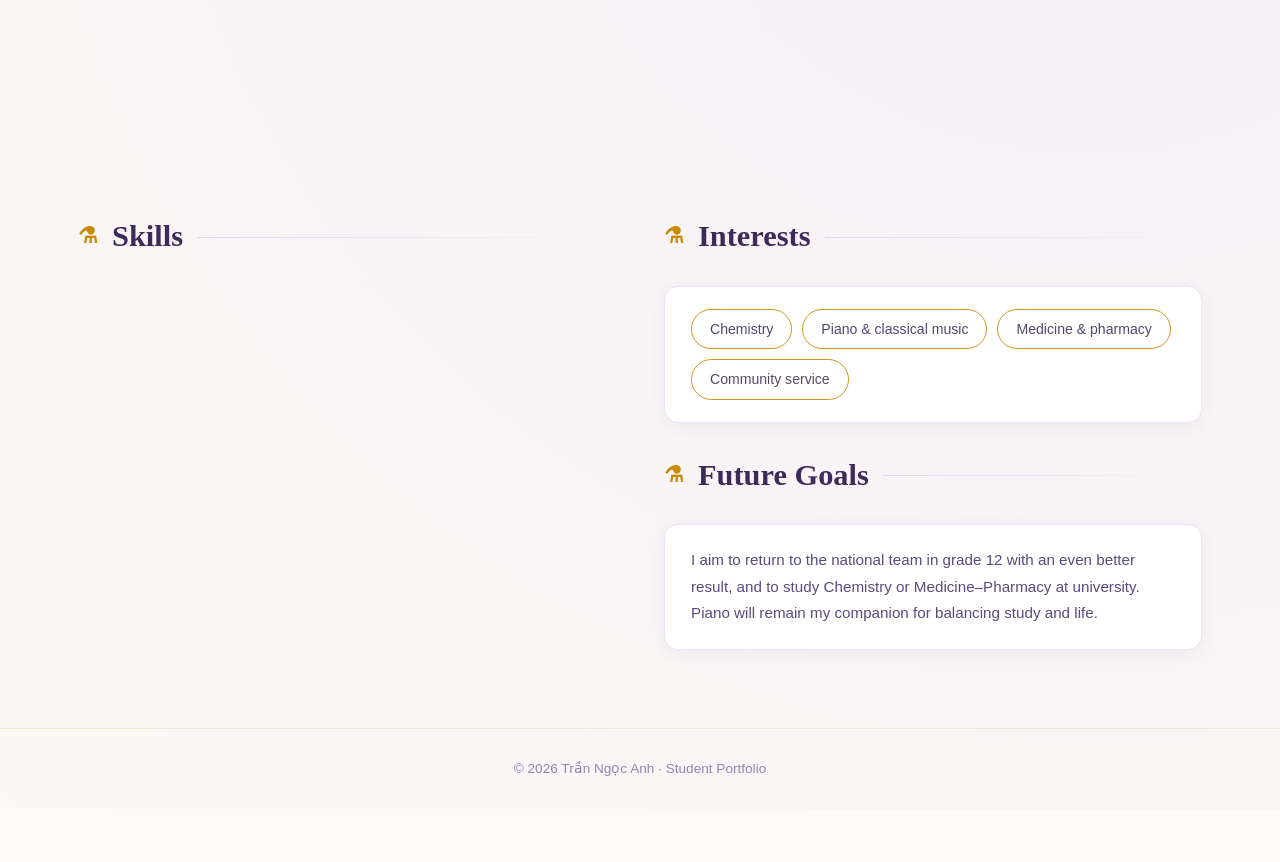
==== commit 8a8219de: "Restructure into frontend/backend/database folders Split the single index.html into frontend/{index." ====
--- a/index.html
+++ b/index.html
@@ -1,117 +1,12 @@
-<!DOCTYPE html><html lang='en'><head><meta charset='utf-8'><meta name='viewport' content='width=device-width,initial-scale=1'><title>Trần Ngọc Anh – Portfolio</title><link rel='preconnect' href='https://fonts.googleapis.com'><link rel='preconnect' href='https://fonts.gstatic.com' crossorigin><link href='https://fonts.googleapis.com/css2?family=Cormorant+Garamond:ital,wght@0,500;0,600;0,700;1,500&family=Outfit:wght@300;400;500&display=swap' rel='stylesheet'><style>:root{--acc:#ca8a04}
-*{margin:0;padding:0;box-sizing:border-box}
-img{max-width:100%}
-.container{max-width:1180px;margin:0 auto;padding:0 28px}
-.skillgrid{display:grid;grid-template-columns:repeat(auto-fit,minmax(320px,1fr));gap:16px 40px}
-.skill span{font-size:.92rem;display:flex;justify-content:space-between}
-.skill em{font-style:normal;opacity:.65;font-size:.82rem}
-.bar{height:8px;border-radius:99px;background:rgba(128,128,128,.2);margin-top:7px;overflow:hidden}
-.bar i{display:block;height:100%;border-radius:99px;background:var(--acc);animation:grow 1.2s ease}
-@keyframes grow{from{width:0}}
-.chips{display:flex;flex-wrap:wrap;gap:10px}
-.chips span{padding:7px 18px;border-radius:999px;border:1px solid var(--acc);font-size:.88rem;opacity:.9}
-.tl{position:relative;margin-left:8px;padding-left:28px;border-left:2px solid var(--acc)}
-.tl-item{position:relative;margin-bottom:24px}
-.tl-item::before{content:"";position:absolute;left:-35px;top:7px;width:12px;height:12px;border-radius:50%;background:var(--acc);box-shadow:0 0 0 4px rgba(128,128,128,.12)}
-.tl-year{font-weight:700;color:var(--acc);font-size:1.02rem}
-.tl-item p{margin-top:4px;font-size:.95rem;opacity:.9}
-.quote{margin-top:16px;padding:14px 22px;border-left:4px solid var(--acc);font-style:italic;opacity:.92;font-size:1.02rem}
-.twocol{display:grid;grid-template-columns:1fr 1fr;gap:0 48px}
-@media(max-width:860px){.twocol{grid-template-columns:1fr}}
-.topnav{position:sticky;top:0;z-index:60;display:flex;gap:6px;justify-content:center;flex-wrap:wrap;
- padding:10px 60px 10px 16px;background:rgba(255,255,255,.78);backdrop-filter:blur(12px);border-bottom:1px solid rgba(0,0,0,.06)}
-.topnav a{padding:6px 15px;border-radius:999px;font-size:.86rem;font-weight:600;color:inherit;text-decoration:none;opacity:.8}
-.topnav a:hover{background:var(--acc);color:#fff;opacity:1}
-.awgrid{display:grid;grid-template-columns:repeat(auto-fit,minmax(430px,1fr));gap:16px}
-@media(max-width:520px){.awgrid{grid-template-columns:1fr}}
-.award{display:flex;gap:16px;align-items:flex-start;border-left:5px solid var(--acc) !important;margin-bottom:0 !important}
-.medal{font-size:1.9rem;width:56px;height:56px;flex:0 0 56px;display:flex;align-items:center;justify-content:center;border-radius:50%;background:rgba(128,128,128,.1)}
-.rk-gold{border-left-color:#f59e0b !important}.rk-gold .medal{background:linear-gradient(135deg,#fef3c7,#fcd34d)}
-.rk-silver{border-left-color:#94a3b8 !important}.rk-silver .medal{background:linear-gradient(135deg,#f1f5f9,#cbd5e1)}
-.rk-bronze{border-left-color:#c2703d !important}.rk-bronze .medal{background:linear-gradient(135deg,#fde8d7,#e8b48c)}
-.rk-merit{border-left-color:#818cf8 !important}.rk-merit .medal{background:linear-gradient(135deg,#e0e7ff,#c7d2fe)}
-.rklab{display:inline-block;font-size:.7rem;font-weight:800;letter-spacing:1.5px;text-transform:uppercase;opacity:.75;margin-bottom:4px}
-.rk-gold .rklab{color:#b45309}.rk-silver .rklab{color:#64748b}.rk-bronze .rklab{color:#9a5b2d}.rk-merit .rklab{color:#6366f1}
-.awbody{flex:1}
-.awthumb{flex:0 0 92px;width:92px;height:92px;border-radius:12px;overflow:hidden;box-shadow:0 4px 14px rgba(0,0,0,.15);display:block}
-.awthumb img{width:100%;height:100%;object-fit:cover;transition:transform .3s}
-.awthumb:hover img{transform:scale(1.12)}
-.reveal{opacity:0;transform:translateY(26px);transition:opacity .6s ease,transform .6s ease}
-.reveal.in{opacity:1;transform:none}
-.subtitle{opacity:.65;font-size:.95rem;margin:-14px 0 20px}
-.lb{position:fixed;inset:0;background:rgba(8,8,12,.88);display:none;align-items:center;justify-content:center;z-index:300;cursor:zoom-out}
-.lb.open{display:flex}
-.lb img{max-width:93vw;max-height:92vh;border-radius:8px;box-shadow:0 20px 80px rgba(0,0,0,.6)}
-.pts{margin:12px 0 2px 20px;font-size:.93rem}
-.pts li{margin-bottom:7px;opacity:.92}
-.pts li::marker{color:var(--acc)}
-body.lay-split header .container{display:grid;grid-template-columns:auto 1fr;column-gap:48px;row-gap:2px;text-align:left;align-items:center;justify-items:start}
-body.lay-split header .avatar,body.lay-split header .monogram{grid-row:1/5;margin-bottom:0}
-body.lay-split header .stats{justify-content:flex-start;margin-top:22px}
-@media(max-width:760px){body.lay-split header .container{display:block;text-align:center}}
-body.aw-list .awgrid{grid-template-columns:1fr}
-body.aw-list .awthumb{flex:0 0 128px;width:128px;height:128px}
-body.act-zig .actwrap .card{width:94%}
-body.act-zig .actwrap .card:nth-child(even){margin-left:6%;border-left-width:6px;border-left-style:solid;border-left-color:var(--acc)}
-body.act-zig .actwrap .card:nth-child(odd){border-right:6px solid var(--acc)}
-section{padding:44px 0 6px}
-.stats{display:flex;gap:16px;justify-content:center;flex-wrap:wrap;margin-top:30px}
-.doclinks{margin-top:12px;display:flex;flex-wrap:wrap;gap:8px}
-.gallery{display:grid;grid-template-columns:repeat(auto-fill,minmax(160px,1fr));gap:12px;margin-top:14px}
-.gallery a{display:block;aspect-ratio:4/3;overflow:hidden}
-.gallery img{width:100%;height:100%;object-fit:cover;transition:transform .3s}
-.gallery a:hover img{transform:scale(1.07)}
-.certgrid{display:grid;grid-template-columns:repeat(auto-fit,minmax(280px,1fr));gap:16px}
-.certimg{max-width:520px;width:100%;margin-top:14px}
-.avatar{width:132px;height:132px;border-radius:50%;object-fit:cover}
-.monogram{width:132px;height:132px;display:inline-flex;align-items:center;justify-content:center;font-size:44px;font-weight:700}
-.lang-switch{position:fixed;top:14px;right:14px;z-index:99;display:flex;gap:2px;border-radius:999px;padding:4px}
-.lbtn{border:0;background:transparent;padding:5px 14px;border-radius:999px;cursor:pointer;font-size:.85rem;font-weight:700}
-.pane-en{display:none}
-body.lang-en .pane-en{display:block}
-body.lang-en .pane-vi{display:none}
-footer{margin-top:56px;padding:28px 0;text-align:center;font-size:.85rem}
-
-body{font-family:'Outfit',sans-serif;background:#fdfbf6;color:#43335c;line-height:1.75;
- background-image:radial-gradient(circle at 15% 20%,rgba(202,138,4,.06),transparent 40%),
-   radial-gradient(circle at 85% 80%,rgba(124,58,237,.06),transparent 45%)}
-h1,h2,.stat b{font-family:'Cormorant Garamond',serif}
-header{padding:88px 0 58px;text-align:center;border-bottom:1px solid #eee4d2;position:relative;overflow:hidden;
- background:linear-gradient(160deg,#f6efff 0%,#fdf8ec 60%,#fdfbf6 100%)}
-header::before{content:"";position:absolute;inset:auto 0 0 0;height:44px;opacity:.55;
- background:repeating-linear-gradient(90deg,#d8cdf0 0 22px,#fdfbf6 22px 24px,#fdfbf6 24px 46px);
- -webkit-mask:linear-gradient(transparent,#000)}
-.element{width:120px;height:120px;margin:0 auto 22px;border:2px solid #ca8a04;border-radius:10px;position:relative;
- display:flex;align-items:center;justify-content:center;background:#fffbeb;box-shadow:0 8px 26px rgba(202,138,4,.25)}
-.element b{font-family:'Cormorant Garamond',serif;font-size:2.6rem;color:#a16207;font-weight:700}
-.element i{position:absolute;top:7px;left:10px;font-style:normal;font-size:.72rem;color:#8b74b8}
-.element u{position:absolute;bottom:7px;right:10px;text-decoration:none;font-size:.68rem;color:#8b74b8}
-.avatar{border:2px solid #ca8a04;box-shadow:0 8px 26px rgba(202,138,4,.3);margin-bottom:22px}
-h1{font-size:3.1rem;font-weight:700;color:#3b2a5a;letter-spacing:1px}
-.school{color:#7c6a9e;margin-top:8px;font-weight:400;letter-spacing:1px}
-.tagline{margin-top:16px;display:inline-block;font-family:'Cormorant Garamond',serif;font-style:italic;font-size:1.12rem;color:#a16207}
-.tagline::before{content:"♪ "}.tagline::after{content:" ♪"}
-.stat{background:#fff;border:1px solid #eadefb;border-radius:12px;padding:16px 26px;min-width:170px;box-shadow:0 6px 18px rgba(124,58,237,.07)}
-.stat b{display:block;font-size:1.8rem;color:#a16207;font-weight:700}
-.stat span{color:#7c6a9e;font-size:.84rem}
-h2{font-size:1.9rem;margin-bottom:22px;color:#3b2a5a;font-weight:600;display:flex;align-items:center;gap:14px}
-h2::before{content:"⚗";font-size:1.35rem;color:#ca8a04}
-h2::after{content:"";flex:1;height:1px;background:linear-gradient(90deg,#e2d6f5,transparent)}
-.card{background:#fff;border:1px solid #ece4f8;border-radius:14px;padding:22px 26px;margin-bottom:16px;box-shadow:0 4px 16px rgba(67,51,92,.06);transition:border-color .2s,box-shadow .2s}
-.card:hover{border-color:#ca8a04;box-shadow:0 8px 26px rgba(202,138,4,.14)}
-.card h3{font-size:1.14rem;color:#3b2a5a;font-weight:500}
-.card .org{color:#7c6a9e;font-size:.9rem}
-.card p{margin-top:10px;color:#5b4a7d;font-size:.95rem}
-.badge{display:inline-block;background:#fef9c3;color:#854d0e;border:1px solid #fde68a;padding:2px 14px;border-radius:999px;font-size:.78rem;margin-bottom:8px}
-a{color:#a16207;text-decoration:none}
-.doclinks a{background:#faf7ff;border:1px solid #e2d6f5;padding:6px 15px;border-radius:999px;font-size:.85rem}
-.doclinks a:hover{border-color:#ca8a04}
-.gallery a{border-radius:12px;border:1px solid #ece4f8}
-.research{border-left:4px solid #7c3aed}
-.doi{font-family:Consolas,monospace;font-size:.85rem;color:#7c6a9e}
-.empty{color:#9384b3;font-style:italic;background:#fff;border:1px dashed #e2d6f5;border-radius:12px;padding:18px 22px}
-footer{border-top:1px solid #eee4d2;color:#9384b3}
-.lang-switch{background:rgba(255,255,255,.92);border:1px solid #eadefb;box-shadow:0 4px 12px rgba(124,58,237,.1)}
-.lbtn{color:#7c6a9e}.lbtn.active{background:#ca8a04;color:#fff}
-.certimg{border-radius:12px;border:1px solid #ece4f8}
-</style></head><body class='lay-center aw-list act-cards'><div class='lang-switch'><button class='lbtn' data-l='en'>EN</button><button class='lbtn' data-l='vi'>VI</button></div><div class='pane-vi' lang='vi'><header><div class='container'><img class='avatar' src='assets/img/avatar.jpg' alt='Trần Ngọc Anh'><h1>Trần Ngọc Anh</h1><div class='school'>THPT chuyên Hà Nội – Amsterdam · Lớp 11 Hóa 1</div><div class='tagline'>Giải Ba HSG Quốc gia Hóa học · SAT 1520 · Piano performer</div><div class='stats'><div class='stat'><b>Giải Ba</b><span>HSG Quốc gia Hóa học 2025–26</span></div><div class='stat'><b>1520</b><span>SAT (Math 790)</span></div><div class='stat'><b>Bạc</b><span>ZhongSin Int&#x27;l Music Competition</span></div></div></div></header><nav class='topnav'><a href='#about-vi'>Giới thiệu</a><a href='#awards-vi'>Thành tích</a><a href='#certs-vi'>Chứng chỉ</a><a href='#journey-vi'>Hành trình</a><a href='#activities-vi'>Hoạt động</a><a href='#skills-vi'>Kỹ năng</a></nav><main class='container'><section id='about-vi'><h2>Giới thiệu</h2><div class='card'><p style='margin-top:0'>Mình là Trần Ngọc Anh, học sinh lớp 11 Hóa 1, trường THPT chuyên Hà Nội – Amsterdam. Mình đạt Giải Ba kỳ thi chọn Học sinh giỏi Quốc gia môn Hóa học năm học 2025–2026 khi đang học lớp 11, cùng Giải Nhì HSG Thành phố lớp 12 và hai Giải Nhất cấp quận thời THCS. Mình đạt SAT 1520/1600 (Math 790). Ngoài Hóa học, mình chơi piano (giải Bạc cuộc thi âm nhạc quốc tế ZhongSin 2024) và tích cực tham gia hoạt động cộng đồng như thăm và tặng quà trẻ khuyết tật tại Làng Hòa Bình Thanh Xuân.</p><blockquote class='quote'>“Hóa học và âm nhạc giống nhau ở một điểm: mọi thứ đều phải hài hòa.”</blockquote></div></section><section id='awards-vi'><h2>Thành tích & Giải thưởng</h2><div class='awgrid'><div class='card award reveal rk-bronze'><div class='medal'>🥉</div><div class='awbody'><span class='rklab'>Đồng · Bronze</span><h3>Giải Ba kỳ thi chọn Học sinh giỏi Quốc gia THPT môn Hóa học (2025–2026)</h3><div class='org'>Bộ GD&amp;ĐT – đội tuyển TP Hà Nội, khi đang học lớp 11</div></div><a class='awthumb' href='assets/img/award-giai-ba-ky-thi-chon-hoc-sinh-gioi-quoc-gia-thpt-mo.jpg'><img src='assets/img/award-giai-ba-ky-thi-chon-hoc-sinh-gioi-quoc-gia-thpt-mo.jpg' alt='Giải Ba kỳ thi chọn Học sinh giỏi Quốc gia THPT môn Hóa học (2025–2026)' loading='lazy'></a></div><div class='card award reveal rk-silver'><div class='medal'>🥈</div><div class='awbody'><span class='rklab'>Bạc · Silver</span><h3>Giải Nhì kỳ thi chọn HSG Thành phố các môn văn hóa lớp 12 – môn Hóa học (2025–2026)</h3><div class='org'>Sở GD&amp;ĐT Hà Nội</div></div><a class='awthumb' href='assets/img/award-giai-nhi-ky-thi-chon-hsg-thanh-pho-cac-mon-van-hoa.jpg'><img src='assets/img/award-giai-nhi-ky-thi-chon-hsg-thanh-pho-cac-mon-van-hoa.jpg' alt='Giải Nhì kỳ thi chọn HSG Thành phố các môn văn hóa lớp 12 – môn Hóa học (2025–2026)' loading='lazy'></a></div><div class='card award reveal rk-gold'><div class='medal'>🥇</div><div class='awbody'><span class='rklab'>Vàng · Gold</span><h3>Giải Nhất môn Hóa học – kỳ thi HSG cấp quận (2023–2024)</h3><div class='org'>Phòng GD&amp;ĐT Quận Hoàn Kiếm – THCS Ngô Sĩ Liên</div></div><a class='awthumb' href='assets/img/award-giai-nhat-mon-hoa-hoc-ky-thi-hsg-cap-quan-2023-202.jpg'><img src='assets/img/award-giai-nhat-mon-hoa-hoc-ky-thi-hsg-cap-quan-2023-202.jpg' alt='Giải Nhất môn Hóa học – kỳ thi HSG cấp quận (2023–2024)' loading='lazy'></a></div><div class='card award reveal rk-gold'><div class='medal'>🥇</div><div class='awbody'><span class='rklab'>Vàng · Gold</span><h3>Giải Nhất môn Khoa học Tự nhiên – kỳ thi HSG cấp quận (2023–2024)</h3><div class='org'>Phòng GD&amp;ĐT Quận Hoàn Kiếm</div></div><a class='awthumb' href='assets/img/award-giai-nhat-mon-khoa-hoc-tu-nhien-ky-thi-hsg-cap-qua.jpg'><img src='assets/img/award-giai-nhat-mon-khoa-hoc-tu-nhien-ky-thi-hsg-cap-qua.jpg' alt='Giải Nhất môn Khoa học Tự nhiên – kỳ thi HSG cấp quận (2023–2024)' loading='lazy'></a></div><div class='card award reveal rk-silver'><div class='medal'>🥈</div><div class='awbody'><span class='rklab'>Bạc · Silver</span><h3>Outstanding Silver Award – Piano V (Amateur) – 19th ZhongSin International Music Competition, Vietnam Regional Round 2024</h3><div class='org'>ZhongSin International Music Competition</div></div></div></div></section><section id='certs-vi'><h2>Chứng chỉ chuẩn hóa</h2><div class='certgrid'><div class='card'><h3>SAT 1520/1600</h3><p>Reading &amp; Writing 730 · Math 790 · Kỳ thi 06/06/2026 (lớp 11)</p></div></div><img class='certimg' src='assets/img/sat-score.jpg' alt='SAT score'></section><section id='journey-vi'><h2>Hành trình</h2><div class='card reveal'><div class='tl'><div class='tl-item'><span class='tl-year'>2023</span><p>Giải Nhất môn Hóa học và giải Nhất môn Khoa học Tự nhiên kỳ thi HSG Quận Hoàn Kiếm (lớp 9, THCS Ngô Sĩ Liên).</p></div><div class='tl-item'><span class='tl-year'>2024</span><p>Outstanding Silver Award – Piano V (Amateur) tại 19th ZhongSin International Music Competition; trúng tuyển lớp chuyên Hóa, THPT chuyên Hà Nội – Amsterdam.</p></div><div class='tl-item'><span class='tl-year'>2025</span><p>Giải Nhì kỳ thi HSG Thành phố lớp 12 môn Hóa học khi đang học lớp 11 (10/2025); tham gia dự án Advisor – Advisee của Ams Advisor.</p></div><div class='tl-item'><span class='tl-year'>2026</span><p>Giải Ba kỳ thi chọn HSG Quốc gia môn Hóa học (02/2026); thăm và tặng quà trẻ khuyết tật tại Làng Hòa Bình Thanh Xuân; SAT 1520/1600 (06/2026).</p></div></div></div></section><section id='activities-vi'><h2>Hoạt động ngoại khóa & Dự án</h2><div class='actwrap'><div class='card reveal'><h3>Lộ trình thành tích Hóa học 2023–2026</h3><p>Tổng quan chặng đường từ hai giải Nhất cấp quận (lớp 9) tới Giải Ba Học sinh giỏi Quốc gia môn Hóa học khi đang học lớp 11, song song với âm nhạc và SAT.</p><div class='gallery'><a href='assets/img/act0-0.jpg'><img src='assets/img/act0-0.jpg' alt='Lộ trình thành tích Hóa học 2023–2026' loading='lazy'></a></div></div><div class='card reveal'><h3>Thiện nguyện tại Làng Hòa Bình Thanh Xuân (2026)</h3><p>Thăm hỏi và trao quà cho trẻ khuyết tật đang điều trị, phục hồi chức năng tại Làng Hòa Bình Thanh Xuân, Hà Nội. Được Làng gửi Thư cảm ơn ghi nhận tấm lòng nhân ái.</p><div class='gallery'><a href='assets/img/act1-0.jpg'><img src='assets/img/act1-0.jpg' alt='Thiện nguyện tại Làng Hòa Bình Thanh Xuân (2026)' loading='lazy'></a></div></div><div class='card reveal'><h3>Dự án “Advisor – Advisee” – Ams Advisor</h3><p>Tham gia đóng góp cho dự án Advisor – Advisee do Ams Advisor tổ chức, hỗ trợ kết nối và định hướng cho học sinh trường THPT chuyên Hà Nội – Amsterdam.</p><div class='gallery'><a href='assets/img/act2-0.jpg'><img src='assets/img/act2-0.jpg' alt='Dự án “Advisor – Advisee” – Ams Advisor' loading='lazy'></a></div></div><div class='card reveal'><h3>Piano – 19th ZhongSin International Music Competition (2024)</h3><p>Outstanding Silver Award hạng mục Piano V – Amateur Level, vòng khu vực Việt Nam.</p><div class='gallery'><a href='assets/img/act3-0.jpg'><img src='assets/img/act3-0.jpg' alt='Piano – 19th ZhongSin International Music Competition (2024)' loading='lazy'></a></div></div><div class='card reveal'><h3>Trải nghiệm ngoại khóa Tuyên Quang 2026</h3><p>Chuyến trải nghiệm ngoại khóa tại Tuyên Quang cùng học sinh nhiều trường: sinh hoạt chuyên đề tại hội trường, giao lưu và các hoạt động làm việc nhóm.</p><div class='gallery'><a href='assets/img/act4-0.jpg'><img src='assets/img/act4-0.jpg' alt='Trải nghiệm ngoại khóa Tuyên Quang 2026' loading='lazy'></a><a href='assets/img/act4-1.jpg'><img src='assets/img/act4-1.jpg' alt='Trải nghiệm ngoại khóa Tuyên Quang 2026' loading='lazy'></a><a href='assets/img/act4-2.jpg'><img src='assets/img/act4-2.jpg' alt='Trải nghiệm ngoại khóa Tuyên Quang 2026' loading='lazy'></a><a href='assets/img/act4-3.jpg'><img src='assets/img/act4-3.jpg' alt='Trải nghiệm ngoại khóa Tuyên Quang 2026' loading='lazy'></a><a href='assets/img/act4-4.jpg'><img src='assets/img/act4-4.jpg' alt='Trải nghiệm ngoại khóa Tuyên Quang 2026' loading='lazy'></a><a href='assets/img/act4-5.jpg'><img src='assets/img/act4-5.jpg' alt='Trải nghiệm ngoại khóa Tuyên Quang 2026' loading='lazy'></a><a href='assets/img/act4-6.jpg'><img src='assets/img/act4-6.jpg' alt='Trải nghiệm ngoại khóa Tuyên Quang 2026' loading='lazy'></a><a href='assets/img/act4-7.jpg'><img src='assets/img/act4-7.jpg' alt='Trải nghiệm ngoại khóa Tuyên Quang 2026' loading='lazy'></a><a href='assets/img/act4-8.jpg'><img src='assets/img/act4-8.jpg' alt='Trải nghiệm ngoại khóa Tuyên Quang 2026' loading='lazy'></a><a href='assets/img/act4-9.jpg'><img src='assets/img/act4-9.jpg' alt='Trải nghiệm ngoại khóa Tuyên Quang 2026' loading='lazy'></a><a href='assets/img/act4-10.jpg'><img src='assets/img/act4-10.jpg' alt='Trải nghiệm ngoại khóa Tuyên Quang 2026' loading='lazy'></a></div></div></div></section><div class='twocol'><section id='skills-vi'><h2>Kỹ năng</h2><div class='card reveal'><div class='skillgrid' style='grid-template-columns:1fr'><div class='skill'><span>Hóa học<em>96%</em></span><div class='bar'><i style='width:96%'></i></div></div><div class='skill'><span>Piano<em>85%</em></span><div class='bar'><i style='width:85%'></i></div></div><div class='skill'><span>Tiếng Anh (SAT 1520)<em>86%</em></span><div class='bar'><i style='width:86%'></i></div></div><div class='skill'><span>Tư duy khoa học tự nhiên<em>90%</em></span><div class='bar'><i style='width:90%'></i></div></div><div class='skill'><span>Cố vấn đồng trang lứa<em>78%</em></span><div class='bar'><i style='width:78%'></i></div></div></div><a href='assets/img/skill-radar.jpg'><img class='certimg' style='max-width:100%;margin-top:20px' src='assets/img/skill-radar.jpg' alt='skill radar' loading='lazy'></a></div></section><section><h2>Sở thích & Quan tâm</h2><div class='card'><div class='chips'><span>Hóa học</span><span>Piano &amp; âm nhạc cổ điển</span><span>Y – dược</span><span>Hoạt động cộng đồng</span></div></div><h2 style='margin-top:26px'>Định hướng tương lai</h2><div class='card'><p style='margin-top:0'>Mình đặt mục tiêu vào đội tuyển thi HSG Quốc gia năm lớp 12 với thành tích cao hơn, và theo đuổi ngành Hóa học hoặc Y – Dược ở bậc đại học. Piano vẫn sẽ là người bạn đồng hành giúp mình cân bằng giữa học tập và cuộc sống.</p></div></section></div></main><footer>© 2026 Trần Ngọc Anh · Portfolio học sinh</footer></div><div class='pane-en' lang='en'><header><div class='container'><img class='avatar' src='assets/img/avatar.jpg' alt='Trần Ngọc Anh'><h1>Trần Ngọc Anh</h1><div class='school'>Hanoi – Amsterdam High School for the Gifted · Class 11 Chemistry 1</div><div class='tagline'>Third Prize – National Chemistry Contest · SAT 1520 · Piano performer</div><div class='stats'><div class='stat'><b>3rd Prize</b><span>National Chemistry Contest 2025–26</span></div><div class='stat'><b>1520</b><span>SAT (Math 790)</span></div><div class='stat'><b>Silver</b><span>ZhongSin Int&#x27;l Music Competition</span></div></div></div></header><nav class='topnav'><a href='#about-en'>About</a><a href='#awards-en'>Awards</a><a href='#certs-en'>Tests</a><a href='#journey-en'>Journey</a><a href='#activities-en'>Activities</a><a href='#skills-en'>Skills</a></nav><main class='container'><section id='about-en'><h2>About Me</h2><div class='card'><p style='margin-top:0'>I am Tran Ngoc Anh, a student of Class 11 Chemistry 1 at Hanoi – Amsterdam High School for the Gifted. I won Third Prize at the Vietnam National Excellent Student Contest in Chemistry (2025–2026) while still in grade 11, along with Second Prize at the Hanoi City Grade-12 Contest and two district First Prizes in middle school. My SAT score is 1520/1600 (Math 790). Beyond Chemistry, I play the piano (Silver Award at the ZhongSin International Music Competition 2024) and volunteer in the community, visiting and giving gifts to children with disabilities at the Thanh Xuan Peace Village.</p><blockquote class='quote'>“Chemistry and music share one secret: everything must be in harmony.”</blockquote></div></section><section id='awards-en'><h2>Honors & Awards</h2><div class='awgrid'><div class='card award reveal rk-bronze'><div class='medal'>🥉</div><div class='awbody'><span class='rklab'>Bronze</span><h3>Third Prize – Vietnam National Excellent Student Contest in Chemistry (2025–2026)</h3><div class='org'>Ministry of Education &amp; Training – Hanoi team, achieved in grade 11</div></div><a class='awthumb' href='assets/img/award-giai-ba-ky-thi-chon-hoc-sinh-gioi-quoc-gia-thpt-mo.jpg'><img src='assets/img/award-giai-ba-ky-thi-chon-hoc-sinh-gioi-quoc-gia-thpt-mo.jpg' alt='Third Prize – Vietnam National Excellent Student Contest in Chemistry (2025–2026)' loading='lazy'></a></div><div class='card award reveal rk-silver'><div class='medal'>🥈</div><div class='awbody'><span class='rklab'>Silver</span><h3>Second Prize – Hanoi City Excellent Student Contest, Grade-12 Chemistry (2025–2026)</h3><div class='org'>Hanoi Department of Education &amp; Training</div></div><a class='awthumb' href='assets/img/award-giai-nhi-ky-thi-chon-hsg-thanh-pho-cac-mon-van-hoa.jpg'><img src='assets/img/award-giai-nhi-ky-thi-chon-hsg-thanh-pho-cac-mon-van-hoa.jpg' alt='Second Prize – Hanoi City Excellent Student Contest, Grade-12 Chemistry (2025–2026)' loading='lazy'></a></div><div class='card award reveal rk-gold'><div class='medal'>🥇</div><div class='awbody'><span class='rklab'>Gold</span><h3>First Prize in Chemistry – District Excellent Student Contest (2023–2024)</h3><div class='org'>Hoan Kiem District – Ngo Si Lien Secondary School</div></div><a class='awthumb' href='assets/img/award-giai-nhat-mon-hoa-hoc-ky-thi-hsg-cap-quan-2023-202.jpg'><img src='assets/img/award-giai-nhat-mon-hoa-hoc-ky-thi-hsg-cap-quan-2023-202.jpg' alt='First Prize in Chemistry – District Excellent Student Contest (2023–2024)' loading='lazy'></a></div><div class='card award reveal rk-gold'><div class='medal'>🥇</div><div class='awbody'><span class='rklab'>Gold</span><h3>First Prize in Natural Sciences – District Excellent Student Contest (2023–2024)</h3><div class='org'>Hoan Kiem District Office of Education</div></div><a class='awthumb' href='assets/img/award-giai-nhat-mon-khoa-hoc-tu-nhien-ky-thi-hsg-cap-qua.jpg'><img src='assets/img/award-giai-nhat-mon-khoa-hoc-tu-nhien-ky-thi-hsg-cap-qua.jpg' alt='First Prize in Natural Sciences – District Excellent Student Contest (2023–2024)' loading='lazy'></a></div><div class='card award reveal rk-silver'><div class='medal'>🥈</div><div class='awbody'><span class='rklab'>Silver</span><h3>Outstanding Silver Award – Piano V (Amateur) – 19th ZhongSin International Music Competition, Vietnam Regional Round 2024</h3><div class='org'>ZhongSin International Music Competition</div></div></div></div></section><section id='certs-en'><h2>Standardized Tests</h2><div class='certgrid'><div class='card'><h3>SAT 1520/1600</h3><p>Reading &amp; Writing 730 · Math 790 · Taken June 6, 2026 (grade 11)</p></div></div><img class='certimg' src='assets/img/sat-score.jpg' alt='SAT score'></section><section id='journey-en'><h2>Journey</h2><div class='card reveal'><div class='tl'><div class='tl-item'><span class='tl-year'>2023</span><p>First Prizes in Chemistry and Natural Sciences at the Hoan Kiem District contest (grade 9, Ngo Si Lien Secondary School).</p></div><div class='tl-item'><span class='tl-year'>2024</span><p>Outstanding Silver Award – Piano V (Amateur) at the 19th ZhongSin International Music Competition; admitted to the Chemistry-major class at Hanoi – Amsterdam High School.</p></div><div class='tl-item'><span class='tl-year'>2025</span><p>Second Prize at the Hanoi City grade-12 Chemistry contest while in grade 11 (Oct 2025); joined the Ams Advisor “Advisor – Advisee” project.</p></div><div class='tl-item'><span class='tl-year'>2026</span><p>Third Prize at the National Chemistry contest (Feb 2026); visited and gave gifts to children with disabilities at Thanh Xuan Peace Village; scored 1520/1600 on the SAT (June 2026).</p></div></div></div></section><section id='activities-en'><h2>Extracurriculars & Projects</h2><div class='actwrap'><div class='card reveal'><h3>Chemistry achievement roadmap 2023–2026</h3><p>An overview of the journey from two district First Prizes (grade 9) to a National Third Prize in Chemistry while in grade 11, alongside music and the SAT.</p><div class='gallery'><a href='assets/img/act0-0.jpg'><img src='assets/img/act0-0.jpg' alt='Chemistry achievement roadmap 2023–2026' loading='lazy'></a></div></div><div class='card reveal'><h3>Volunteering at Thanh Xuan Peace Village (2026)</h3><p>Visited and gave gifts to children with disabilities under treatment and rehabilitation at the Thanh Xuan Peace Village, Hanoi. Received a thank-you letter from the Village.</p><div class='gallery'><a href='assets/img/act1-0.jpg'><img src='assets/img/act1-0.jpg' alt='Volunteering at Thanh Xuan Peace Village (2026)' loading='lazy'></a></div></div><div class='card reveal'><h3>“Advisor – Advisee” project – Ams Advisor</h3><p>Contributed to the Advisor – Advisee mentoring project organized by Ams Advisor, connecting and guiding students of Hanoi – Amsterdam High School.</p><div class='gallery'><a href='assets/img/act2-0.jpg'><img src='assets/img/act2-0.jpg' alt='“Advisor – Advisee” project – Ams Advisor' loading='lazy'></a></div></div><div class='card reveal'><h3>Piano – 19th ZhongSin International Music Competition (2024)</h3><p>Outstanding Silver Award in the Piano V – Amateur Level category, Vietnam Regional Round.</p><div class='gallery'><a href='assets/img/act3-0.jpg'><img src='assets/img/act3-0.jpg' alt='Piano – 19th ZhongSin International Music Competition (2024)' loading='lazy'></a></div></div><div class='card reveal'><h3>Tuyên Quang Excursion 2026</h3><p>An extracurricular excursion to Tuyên Quang with students from many schools: hall seminars, exchange sessions and team-building activities.</p><div class='gallery'><a href='assets/img/act4-0.jpg'><img src='assets/img/act4-0.jpg' alt='Tuyên Quang Excursion 2026' loading='lazy'></a><a href='assets/img/act4-1.jpg'><img src='assets/img/act4-1.jpg' alt='Tuyên Quang Excursion 2026' loading='lazy'></a><a href='assets/img/act4-2.jpg'><img src='assets/img/act4-2.jpg' alt='Tuyên Quang Excursion 2026' loading='lazy'></a><a href='assets/img/act4-3.jpg'><img src='assets/img/act4-3.jpg' alt='Tuyên Quang Excursion 2026' loading='lazy'></a><a href='assets/img/act4-4.jpg'><img src='assets/img/act4-4.jpg' alt='Tuyên Quang Excursion 2026' loading='lazy'></a><a href='assets/img/act4-5.jpg'><img src='assets/img/act4-5.jpg' alt='Tuyên Quang Excursion 2026' loading='lazy'></a><a href='assets/img/act4-6.jpg'><img src='assets/img/act4-6.jpg' alt='Tuyên Quang Excursion 2026' loading='lazy'></a><a href='assets/img/act4-7.jpg'><img src='assets/img/act4-7.jpg' alt='Tuyên Quang Excursion 2026' loading='lazy'></a><a href='assets/img/act4-8.jpg'><img src='assets/img/act4-8.jpg' alt='Tuyên Quang Excursion 2026' loading='lazy'></a><a href='assets/img/act4-9.jpg'><img src='assets/img/act4-9.jpg' alt='Tuyên Quang Excursion 2026' loading='lazy'></a><a href='assets/img/act4-10.jpg'><img src='assets/img/act4-10.jpg' alt='Tuyên Quang Excursion 2026' loading='lazy'></a></div></div></div></section><div class='twocol'><section id='skills-en'><h2>Skills</h2><div class='card reveal'><div class='skillgrid' style='grid-template-columns:1fr'><div class='skill'><span>Chemistry<em>96%</em></span><div class='bar'><i style='width:96%'></i></div></div><div class='skill'><span>Piano<em>85%</em></span><div class='bar'><i style='width:85%'></i></div></div><div class='skill'><span>English (SAT 1520)<em>86%</em></span><div class='bar'><i style='width:86%'></i></div></div><div class='skill'><span>Scientific reasoning<em>90%</em></span><div class='bar'><i style='width:90%'></i></div></div><div class='skill'><span>Peer mentoring<em>78%</em></span><div class='bar'><i style='width:78%'></i></div></div></div><a href='assets/img/skill-radar.jpg'><img class='certimg' style='max-width:100%;margin-top:20px' src='assets/img/skill-radar.jpg' alt='skill radar' loading='lazy'></a></div></section><section><h2>Interests</h2><div class='card'><div class='chips'><span>Chemistry</span><span>Piano &amp; classical music</span><span>Medicine &amp; pharmacy</span><span>Community service</span></div></div><h2 style='margin-top:26px'>Future Goals</h2><div class='card'><p style='margin-top:0'>I aim to return to the national team in grade 12 with an even better result, and to study Chemistry or Medicine–Pharmacy at university. Piano will remain my companion for balancing study and life.</p></div></section></div></main><footer>© 2026 Trần Ngọc Anh · Student Portfolio</footer></div><script>function setLang(l,save){document.body.classList.toggle('lang-en',l==='en');document.documentElement.lang=l;if(save){try{localStorage.setItem('plang',l)}catch(e){}}document.querySelectorAll('.lbtn').forEach(function(b){b.classList.toggle('active',b.dataset.l===l)});}document.querySelectorAll('.lbtn').forEach(function(b){b.addEventListener('click',function(){setLang(b.dataset.l,true)})});var saved='en';try{saved=localStorage.getItem('plang')||'en'}catch(e){}setLang(saved,false);var io=new IntersectionObserver(function(es){es.forEach(function(x){if(x.isIntersecting){x.target.classList.add('in');io.unobserve(x.target)}})},{threshold:.08});document.querySelectorAll('.reveal').forEach(function(el){io.observe(el)});var lb=document.createElement('div');lb.className='lb';lb.innerHTML='<img>';document.body.appendChild(lb);lb.addEventListener('click',function(){lb.classList.remove('open')});document.querySelectorAll('.gallery a,.awthumb').forEach(function(a){a.addEventListener('click',function(ev){ev.preventDefault();lb.querySelector('img').src=a.getAttribute('href');lb.classList.add('open')})});</script></body></html>+<!DOCTYPE html>
+<html lang="vi">
+<head>
+<meta charset="utf-8">
+<meta http-equiv="refresh" content="0; url=frontend/index.html">
+<link rel="canonical" href="frontend/index.html">
+<title>Trần Ngọc Anh – Portfolio</title>
+</head>
+<body>
+<p>Trang đã chuyển tới <a href="frontend/index.html">frontend/index.html</a>.</p>
+</body>
+</html>
